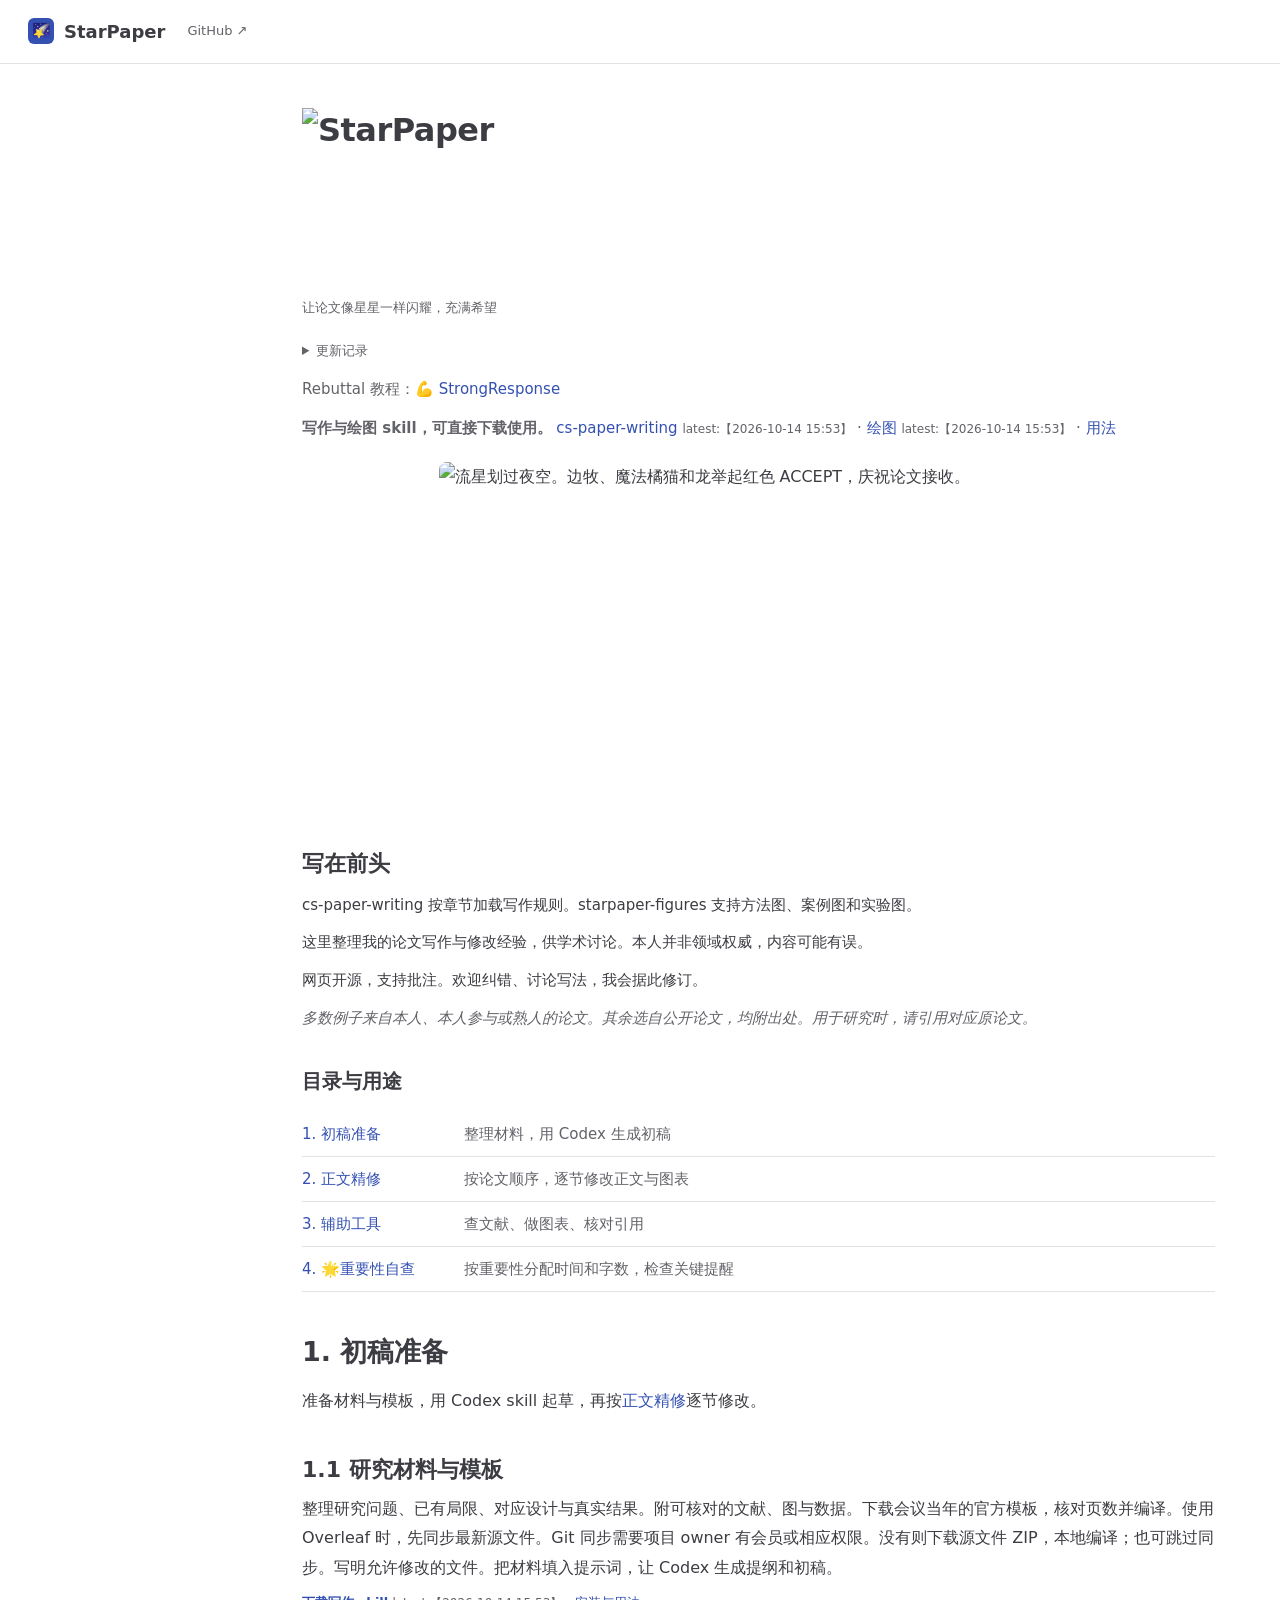
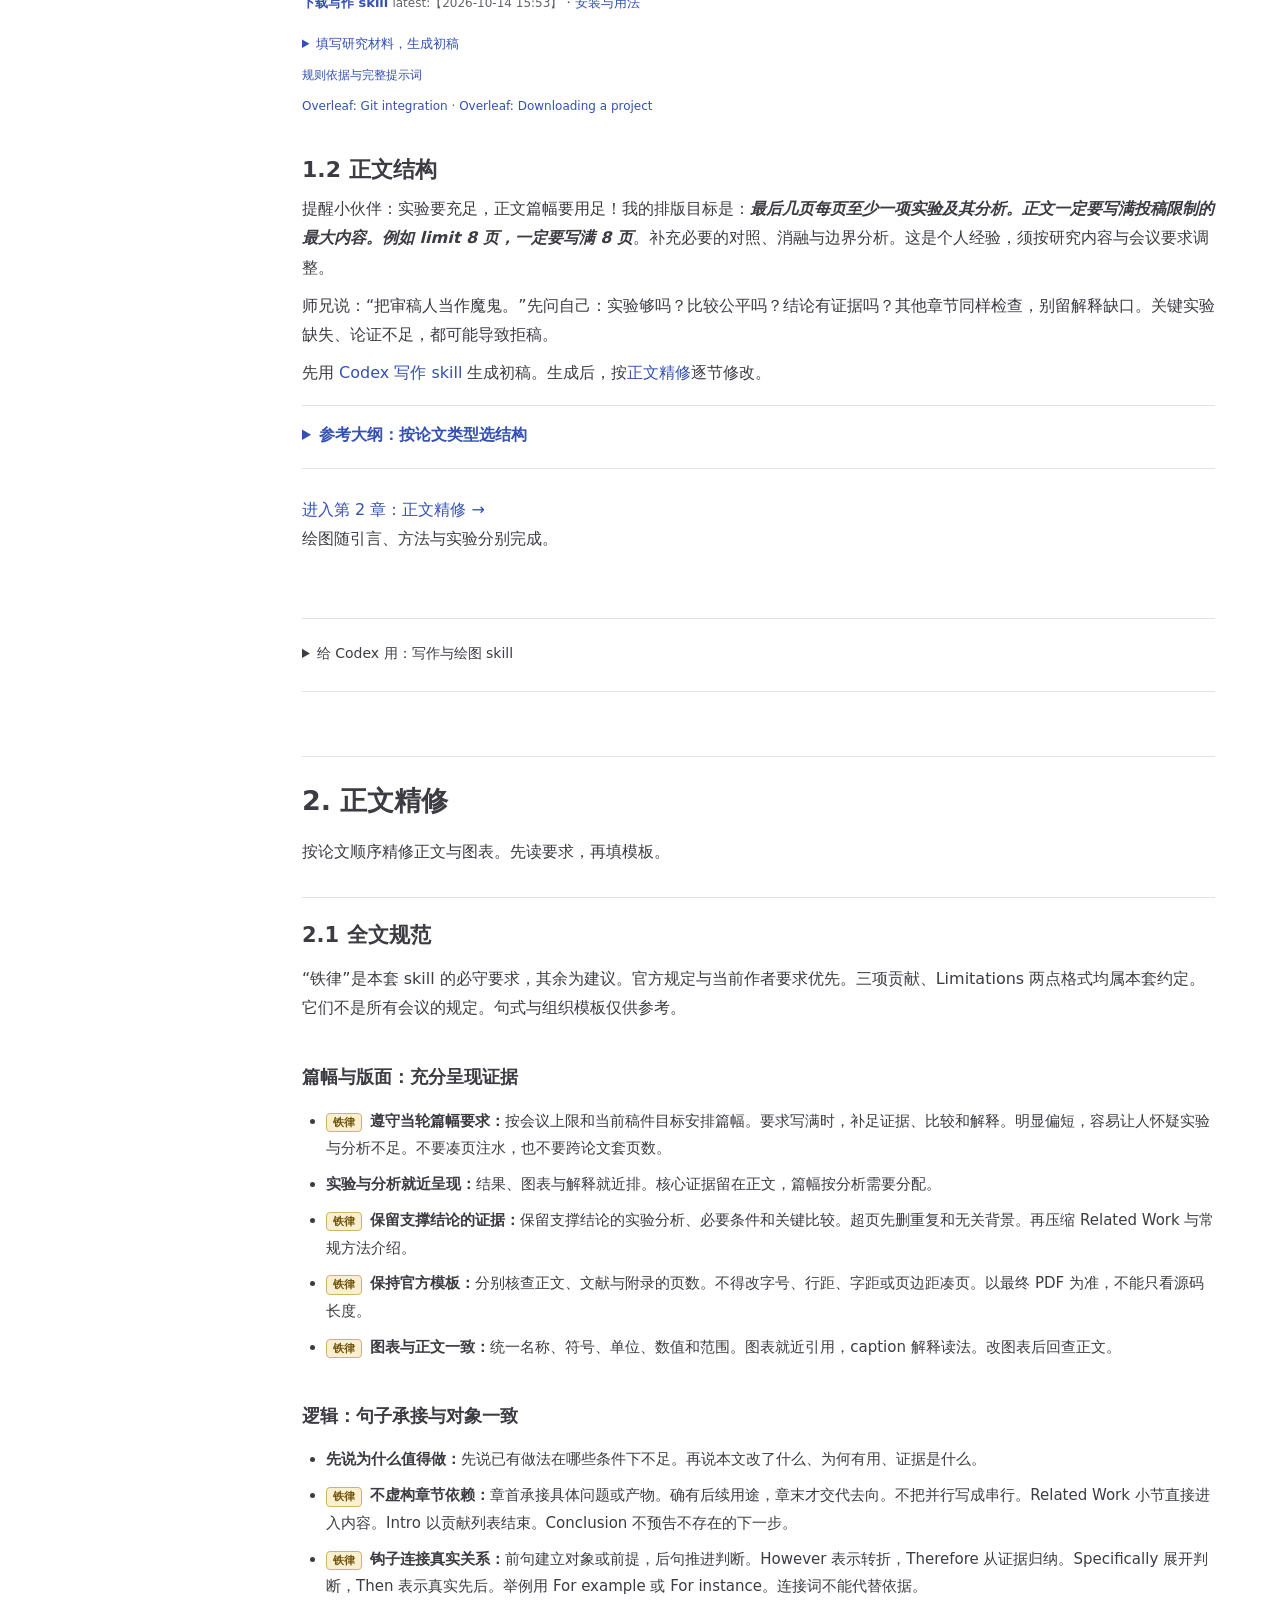
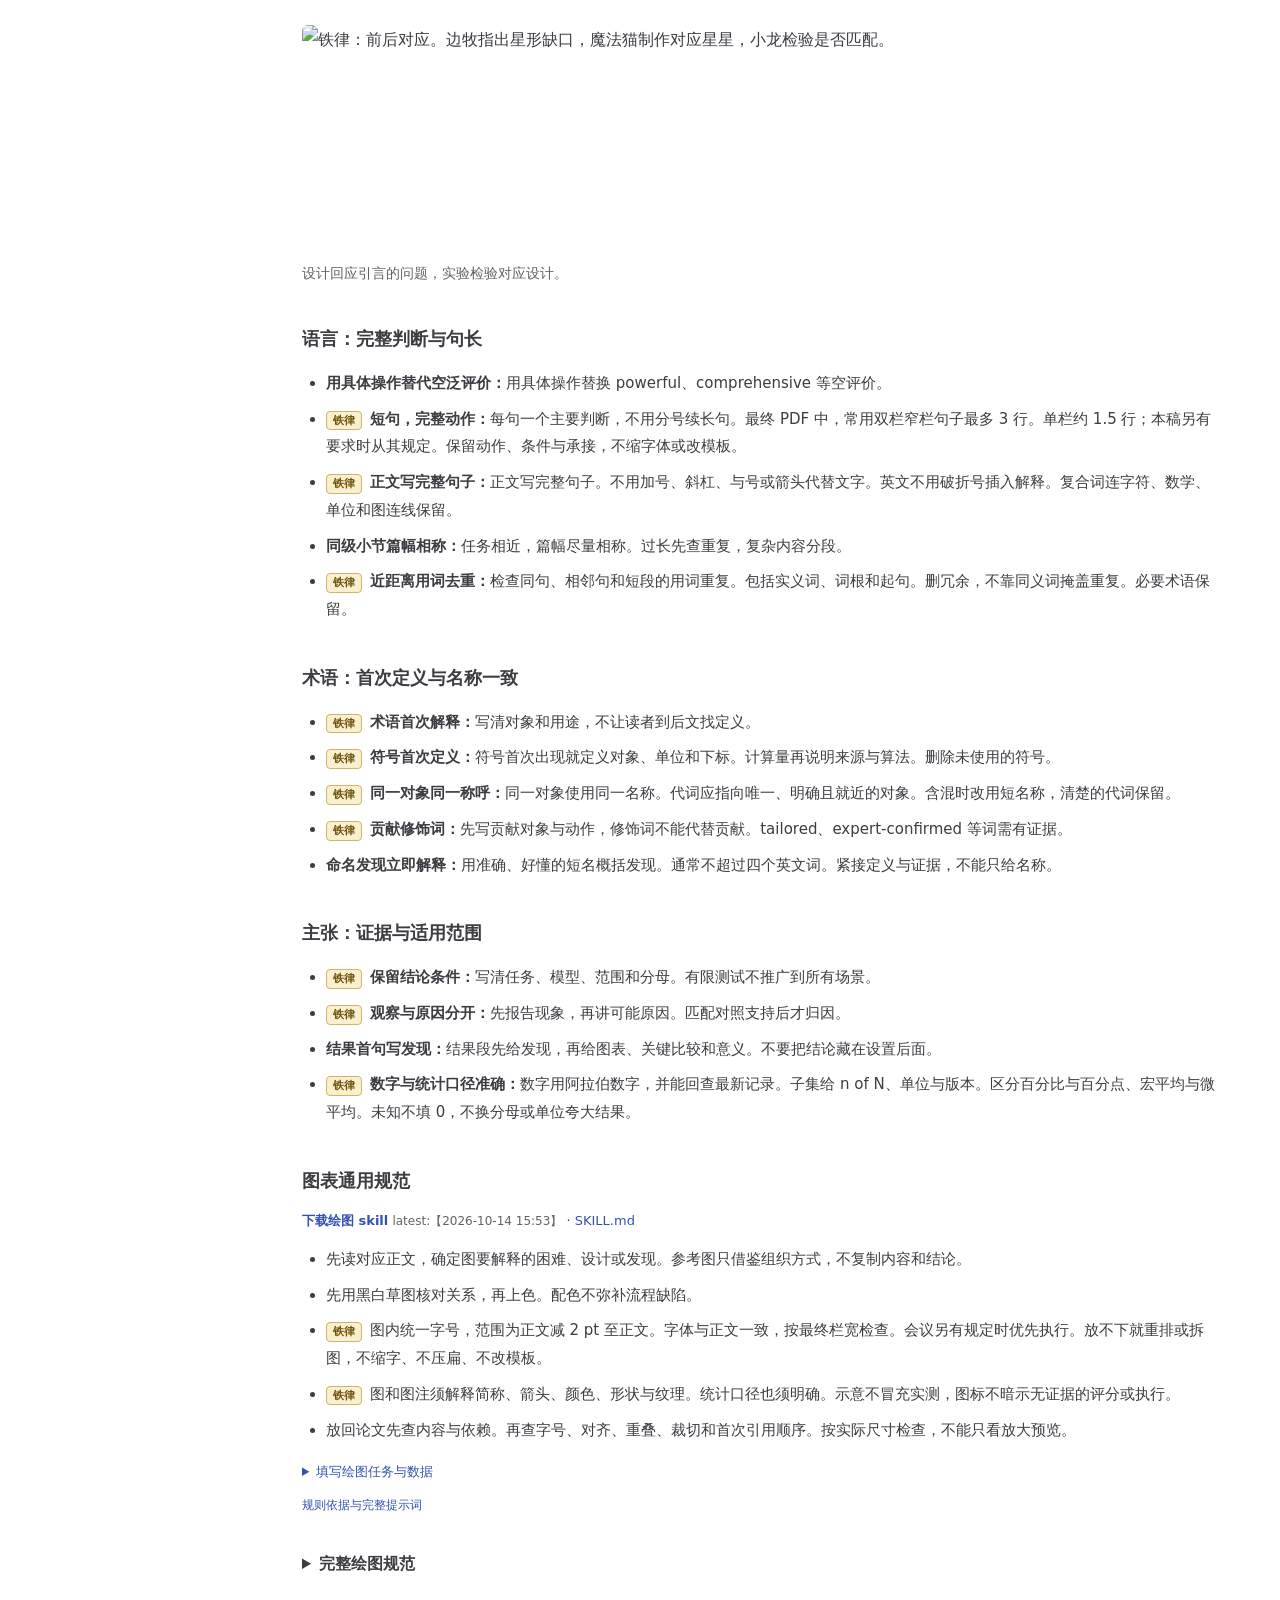
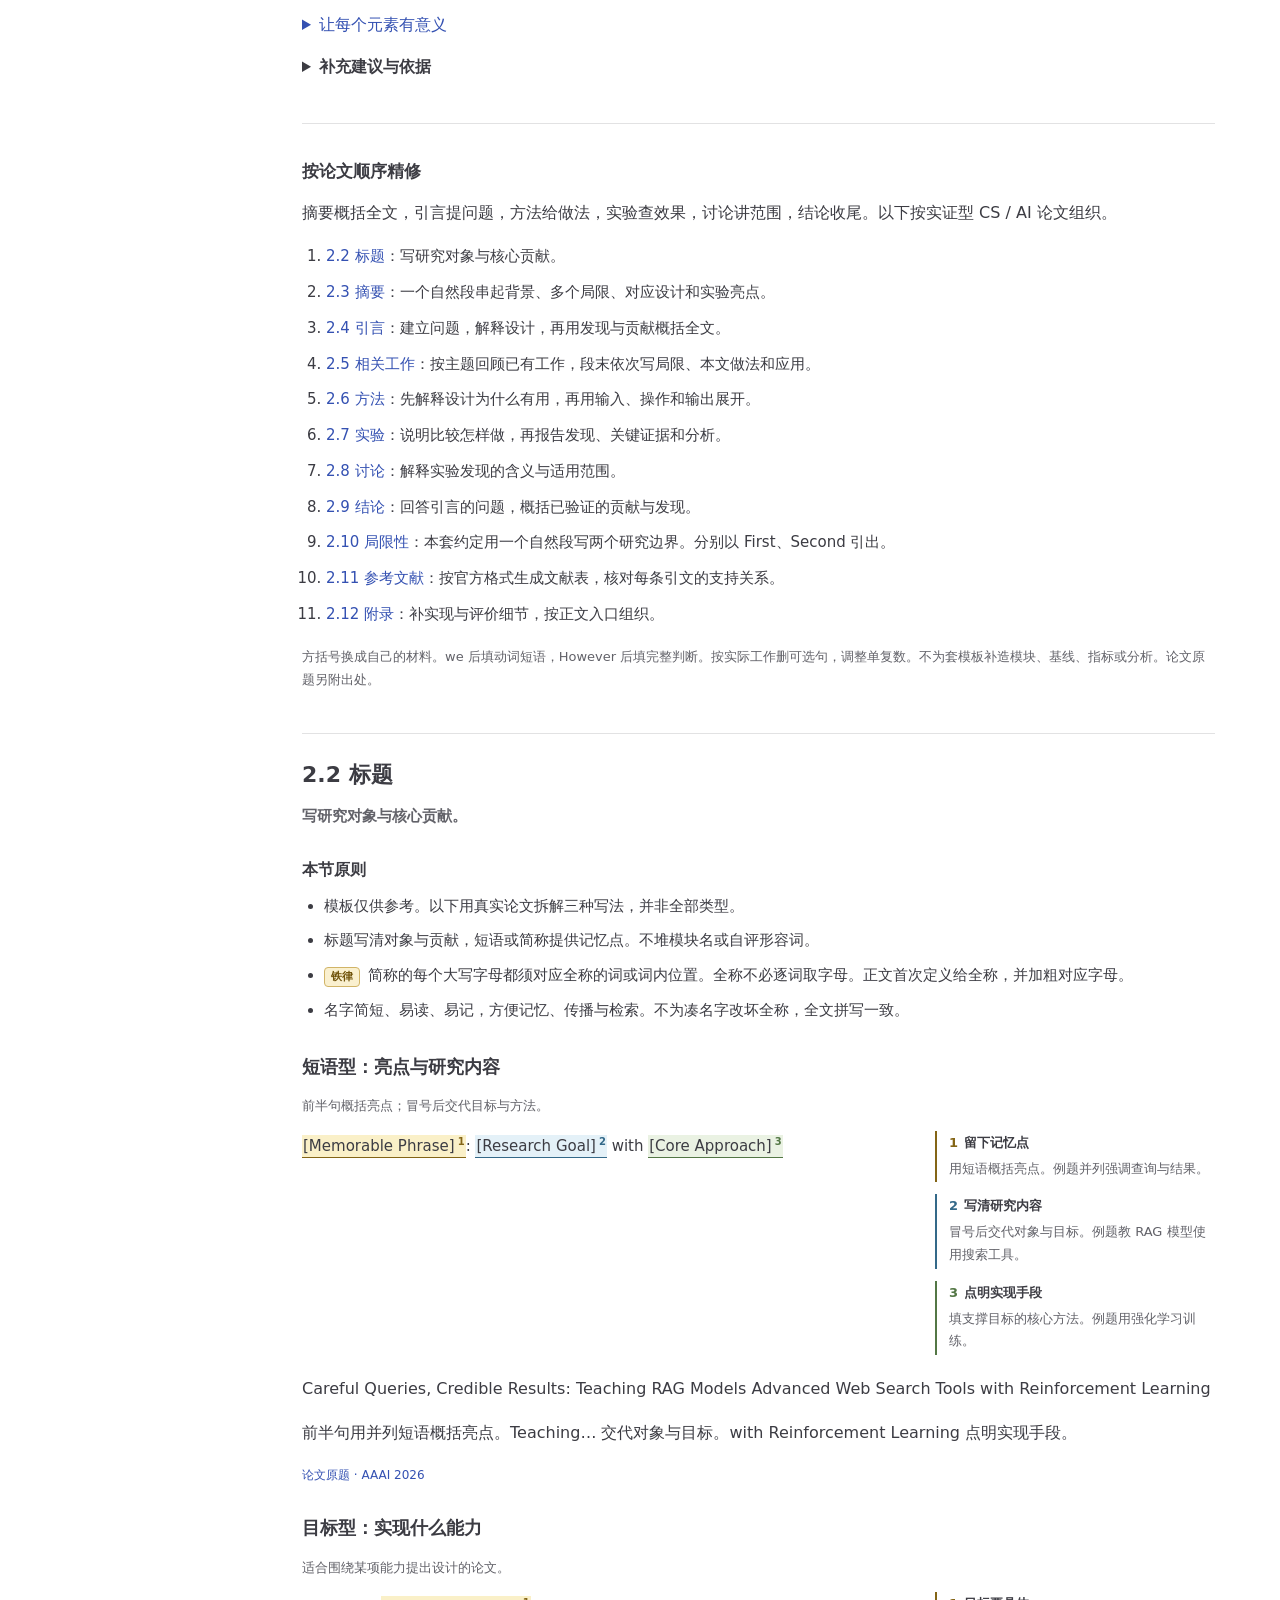
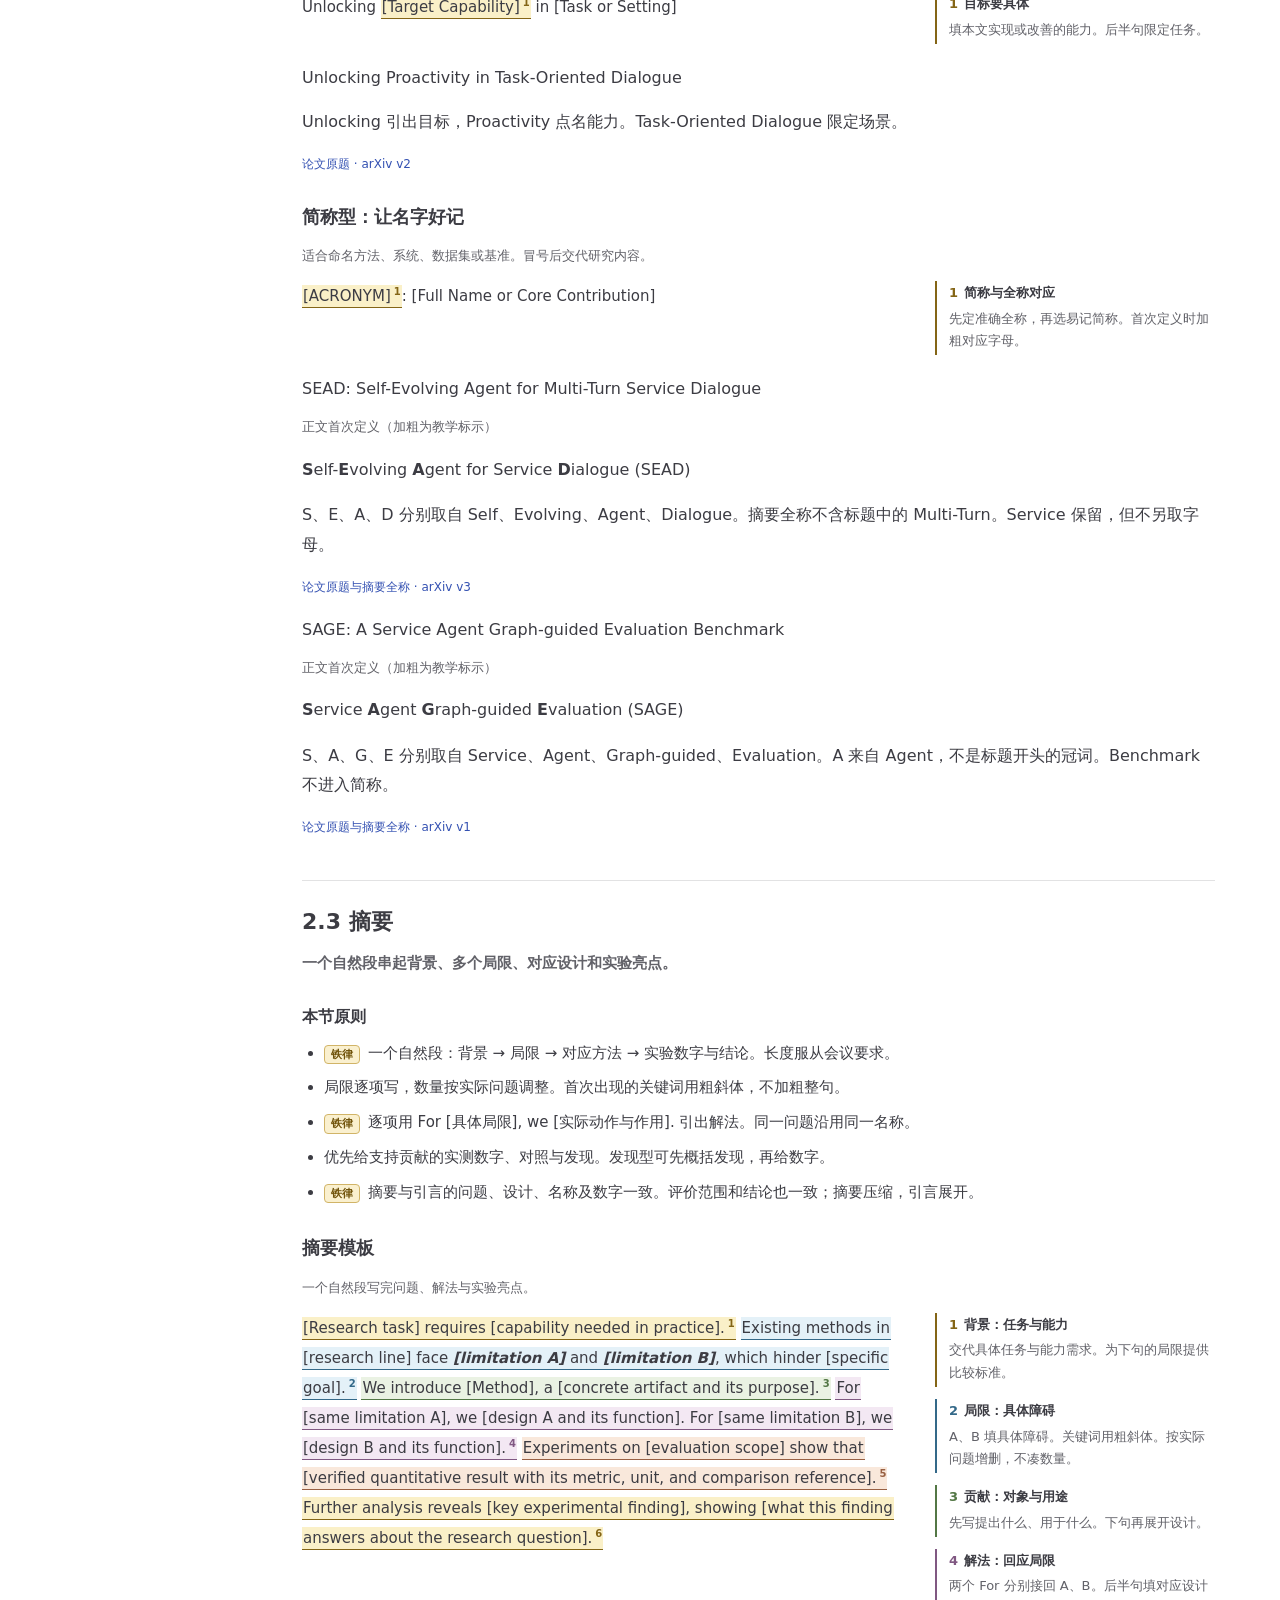
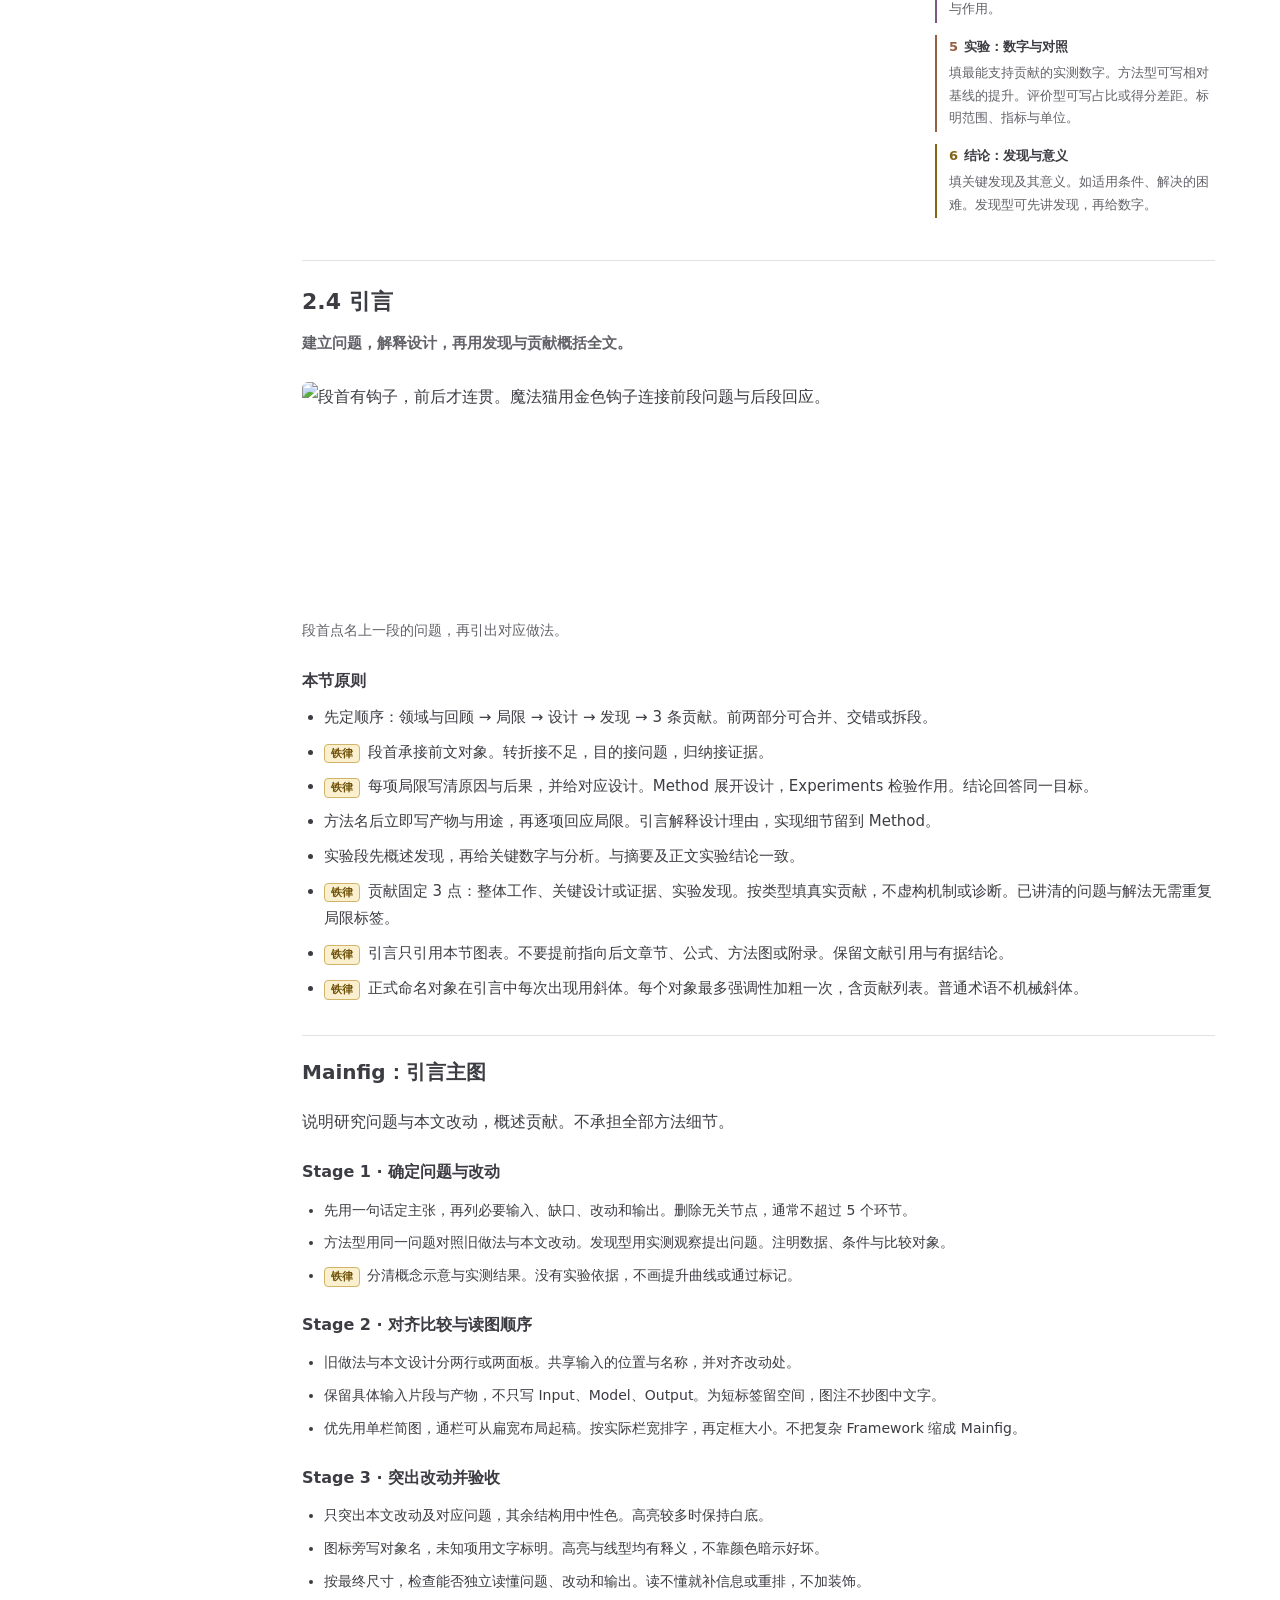
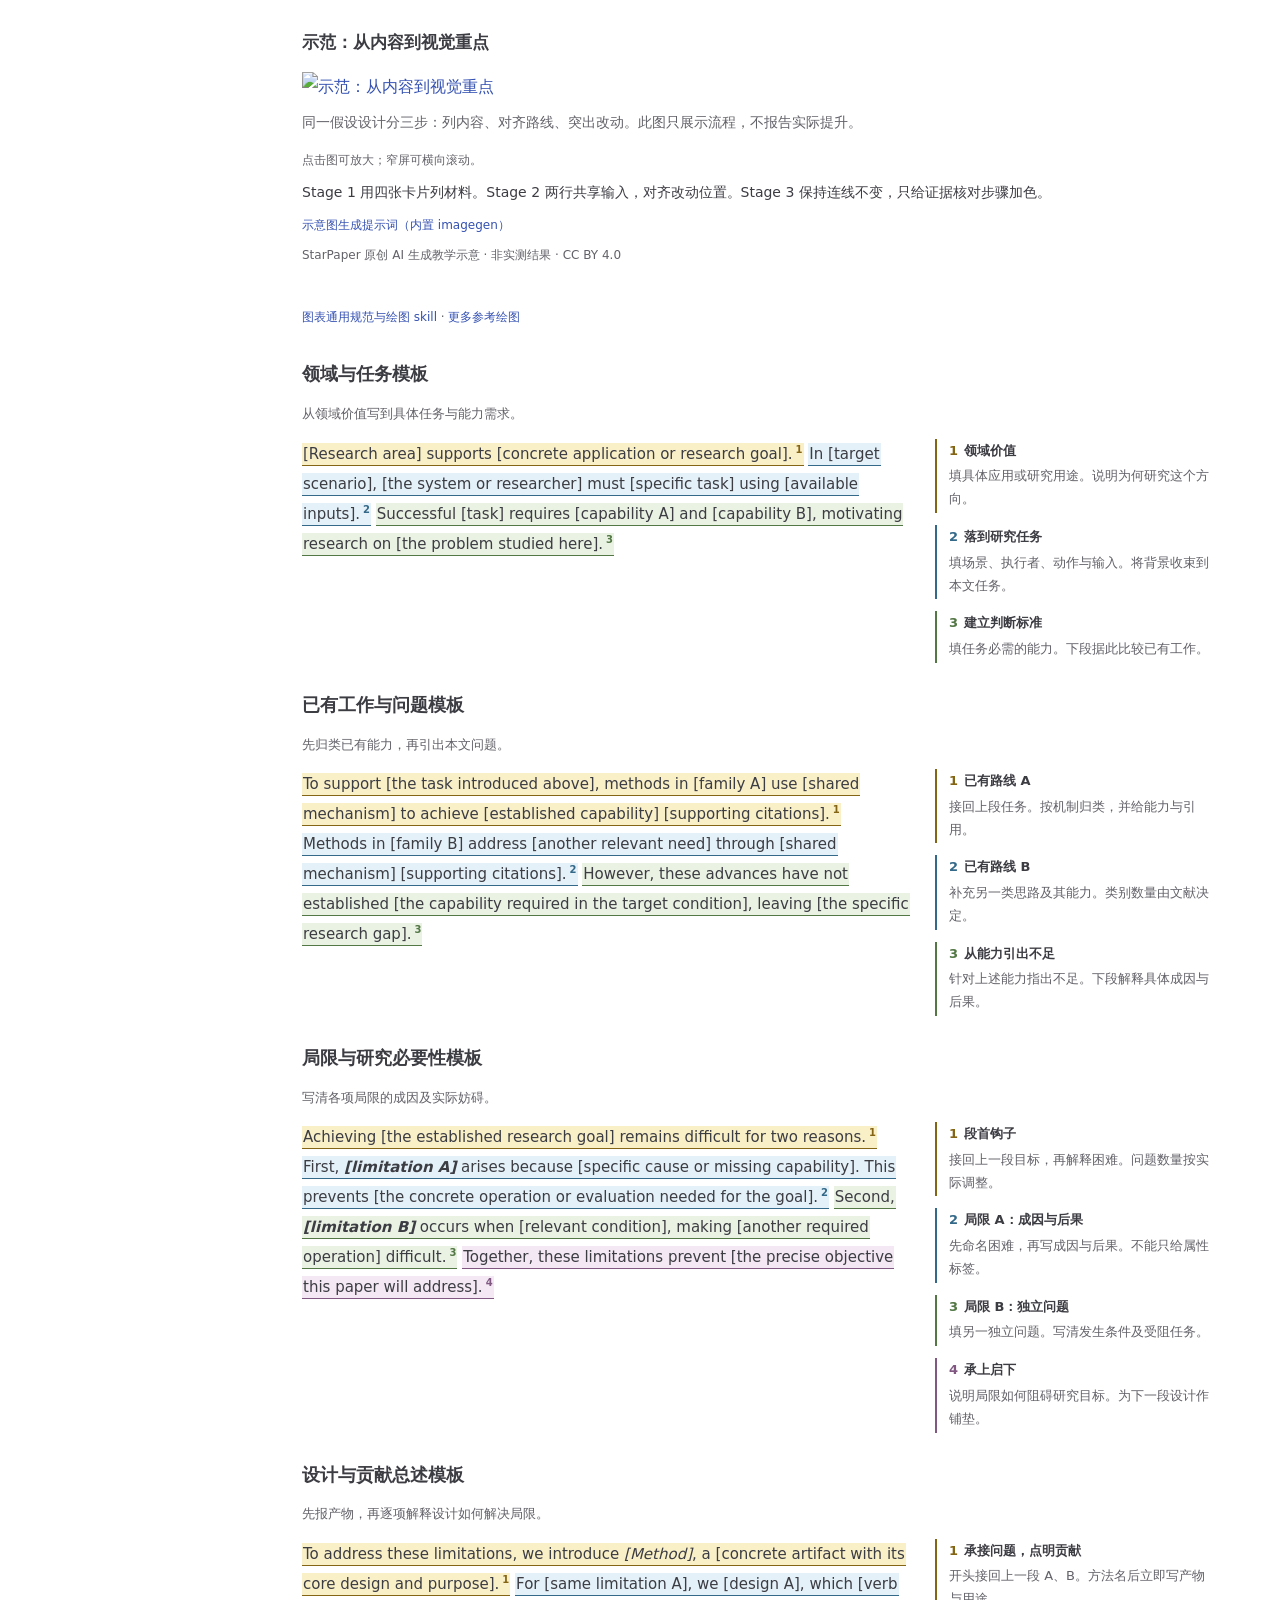
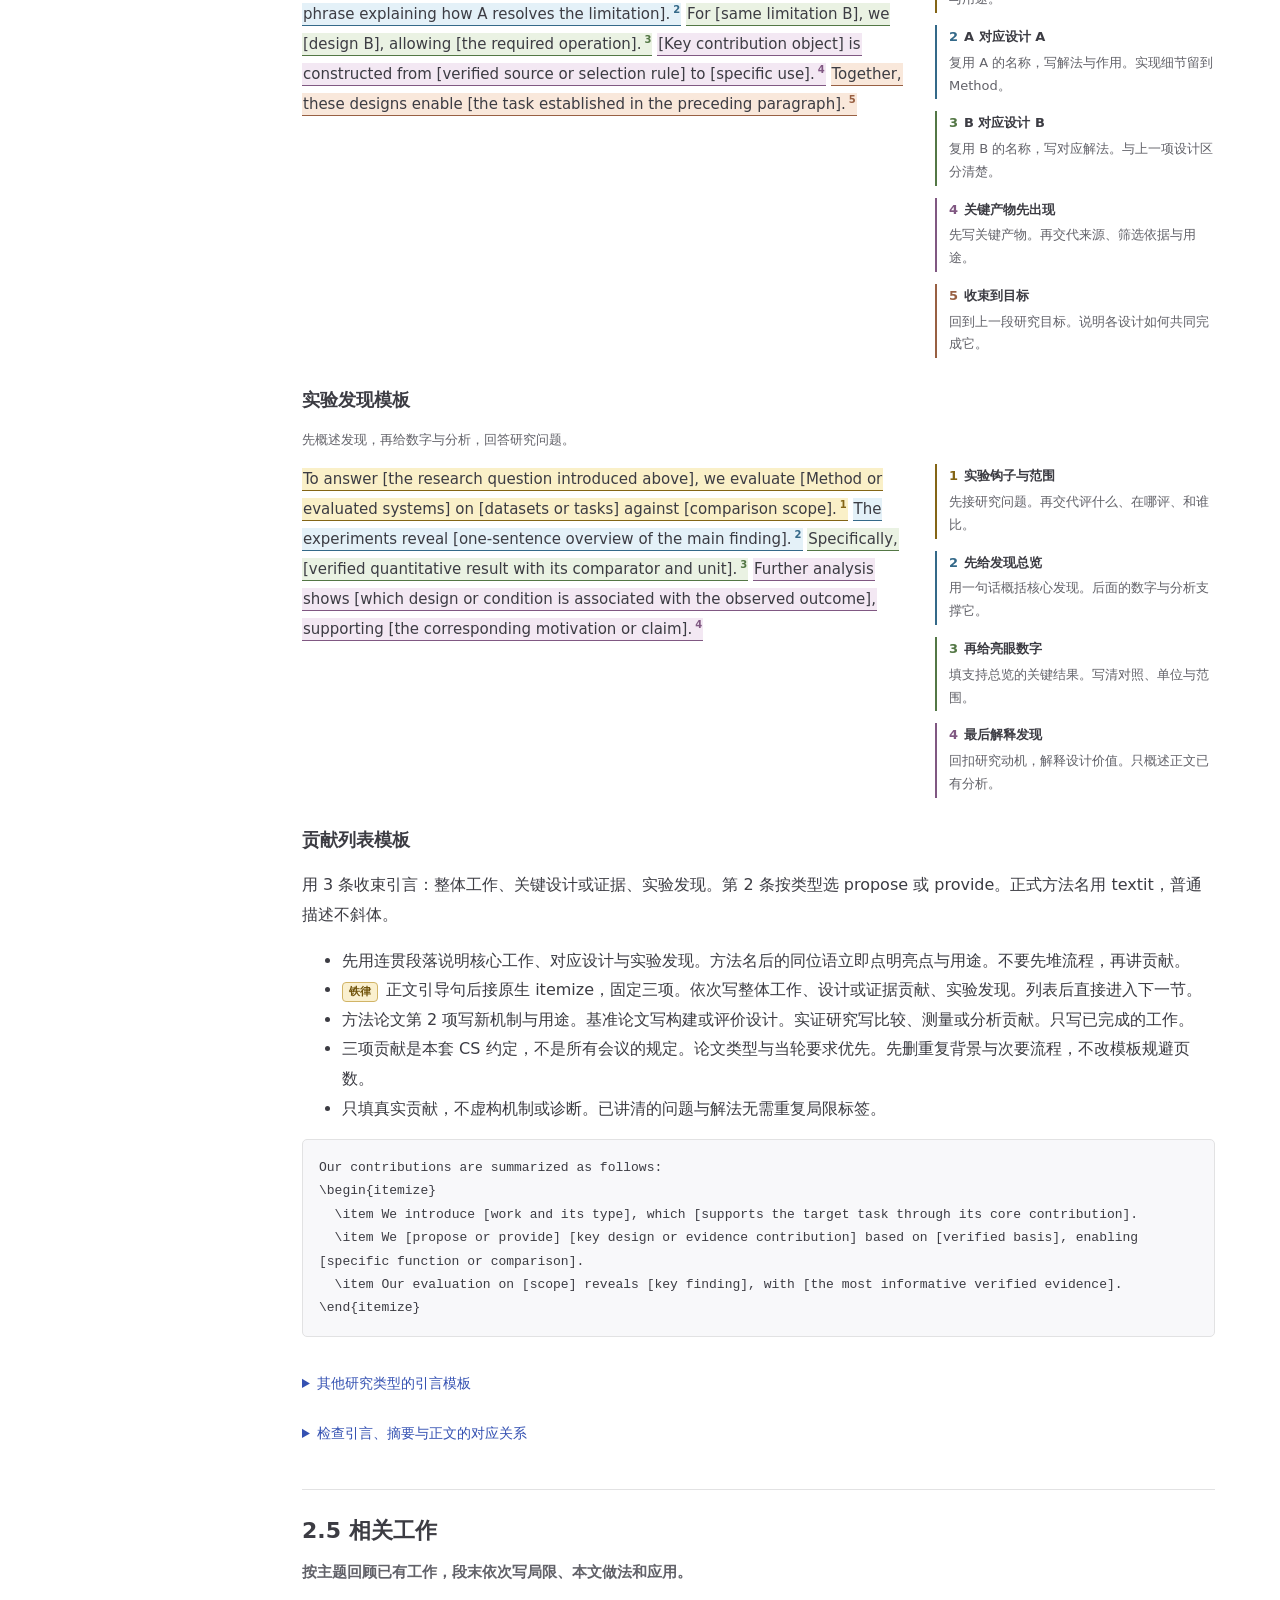
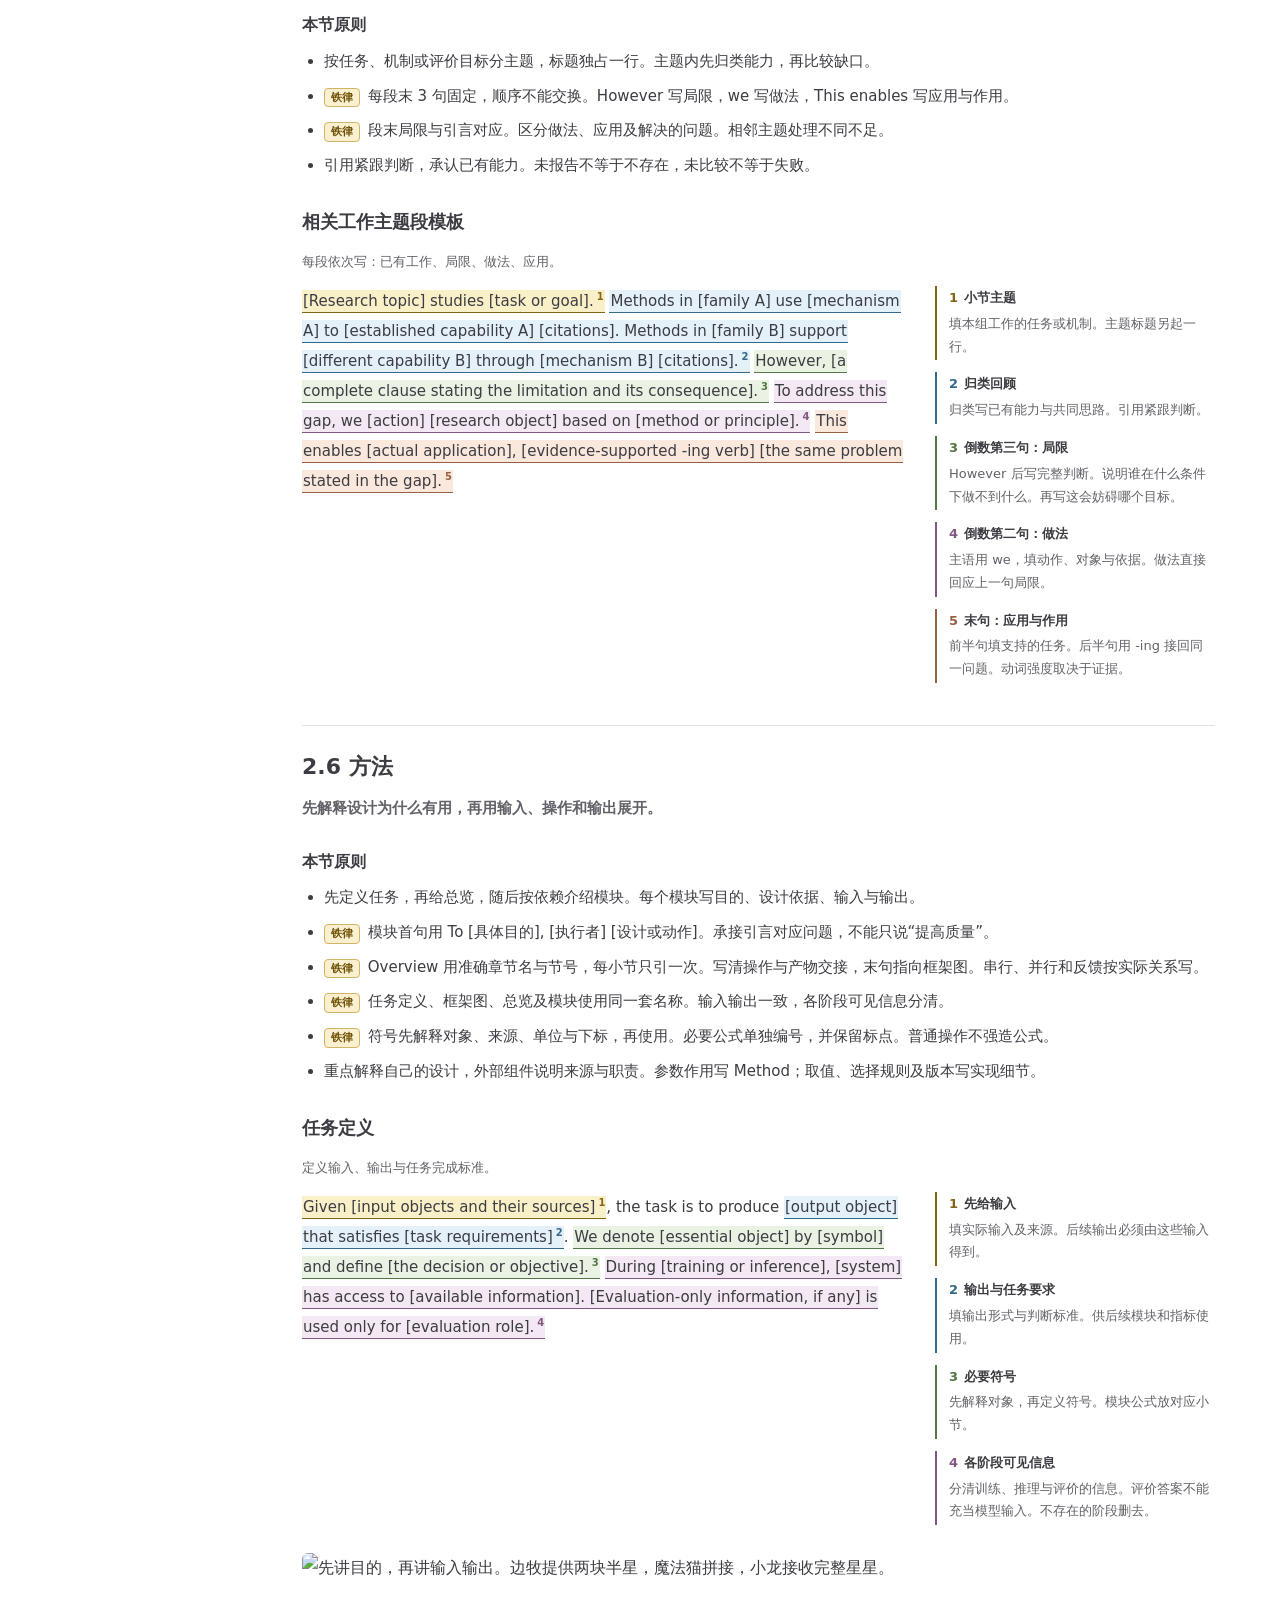
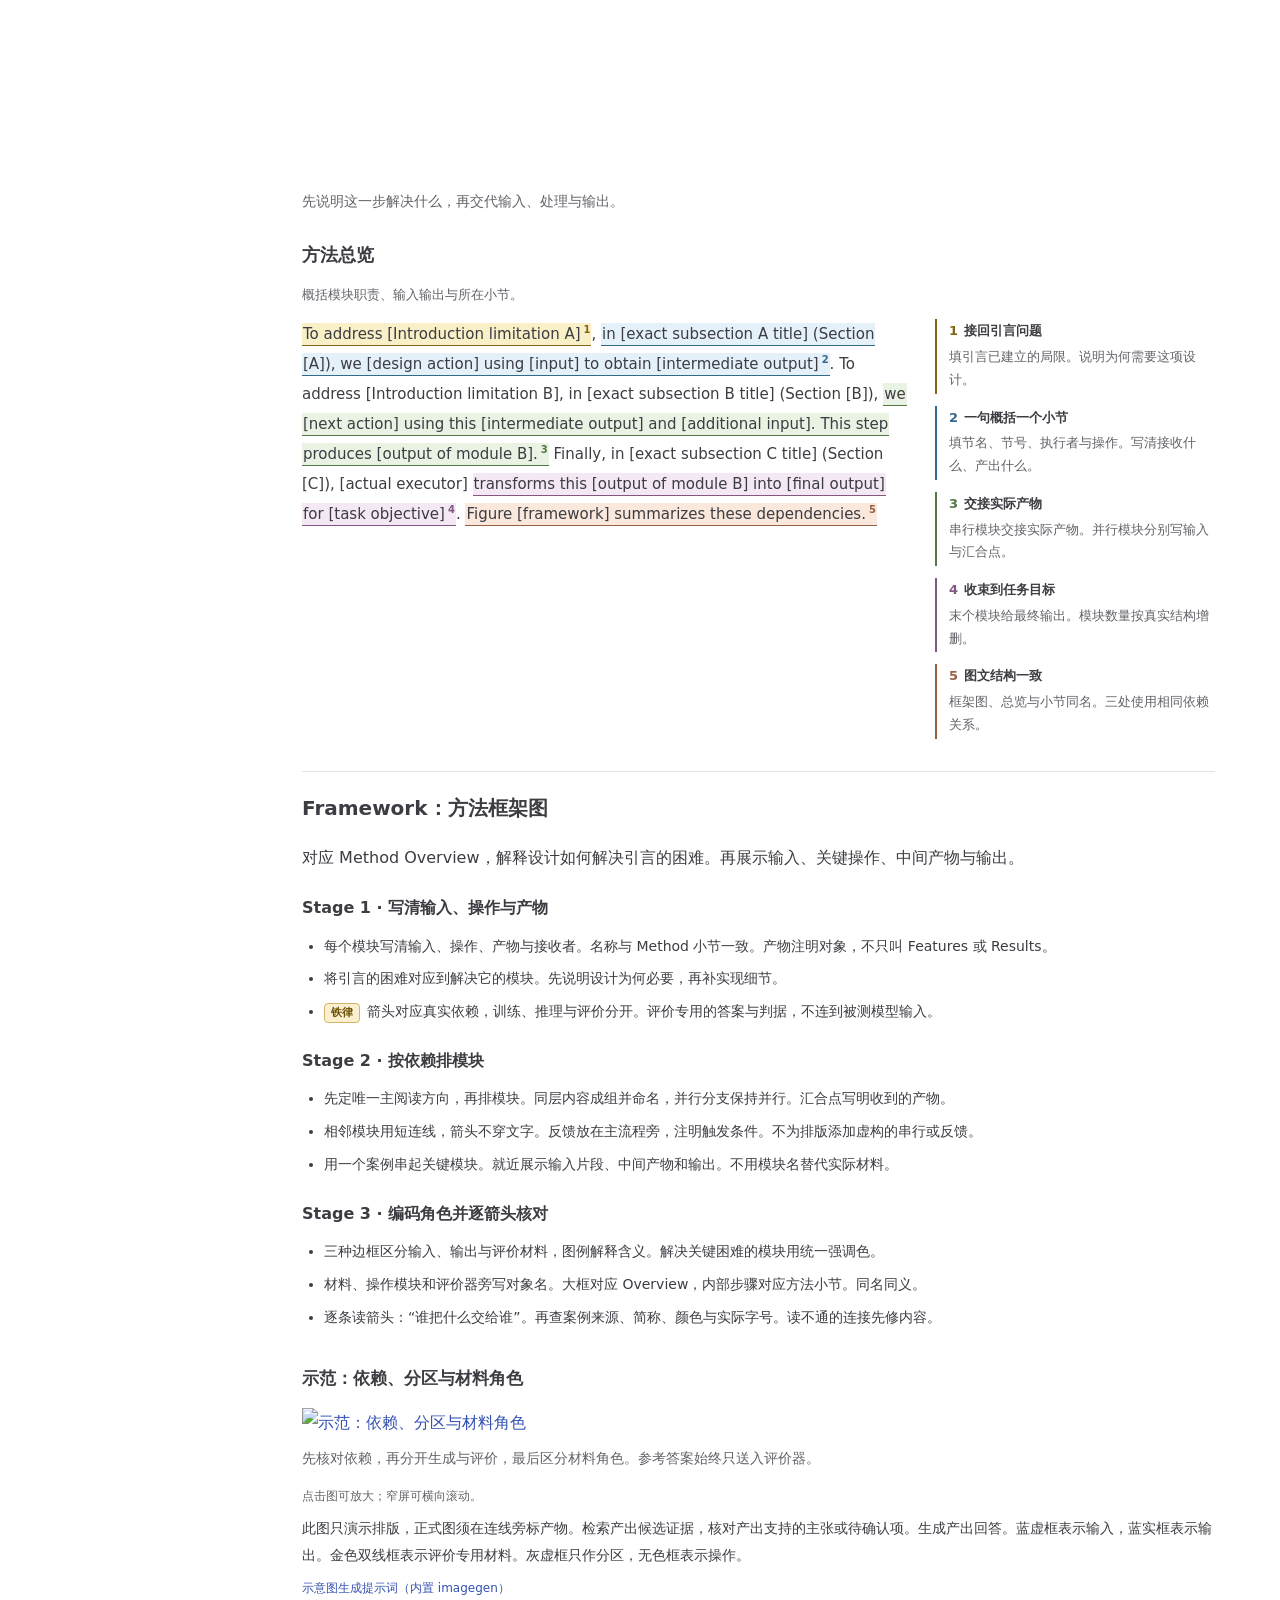
==== index.html @ 5baa1373 "Add original importance self-check as the final chapter" ====
<!doctype html><html lang="zh-CN"><head><meta charset="utf-8"><meta name="viewport" content="width=device-width,initial-scale=1"><title>StarPaper | 论文写作与学术绘图 Skills for Codex</title><meta name="description" content="StarPaper: CS paper writing and academic figure drawing skills for Codex. 提供 cs-paper-writing 写作 skill 和 starpaper-figures 绘图 skill，附章节模板、段落批注、mainfig、framework 与 LaTeX 图表规范。"><meta name="robots" content="index,follow"><link rel="canonical" href="https://da1yuqin.github.io/StarPaper/"><meta property="og:type" content="website"><meta property="og:title" content="StarPaper | 论文写作与学术绘图 Skills for Codex"><meta property="og:description" content="StarPaper: CS paper writing and academic figure drawing skills for Codex. 提供 cs-paper-writing 写作 skill 和 starpaper-figures 绘图 skill，附章节模板、段落批注、mainfig、framework 与 LaTeX 图表规范。"><meta property="og:url" content="https://da1yuqin.github.io/StarPaper/"><meta property="og:image" content="https://da1yuqin.github.io/StarPaper/assets/starpaper-night-accept.png"><meta name="twitter:card" content="summary_large_image"><meta name="theme-color" content="#3451b2"><link rel="icon" type="image/svg+xml" href="assets/favicon.svg?v=starpaper"><link rel="stylesheet" href="assets/style.css?v=importance-check-20261022"><script src="assets/app.js?v=inline-figures-20261014" defer></script><script src="assets/comments.js?v=annotation-align-20261013" defer></script></head><body><a class="skip" href="#main">跳到正文</a>
<header class="topbar"><button id="mobile-toggle" class="mobile-toggle js-only" aria-controls="sidebar" aria-expanded="false" aria-label="目录">☰</button><a class="brand" href="./"><span class="logo" aria-hidden="true">🌠</span>StarPaper</a><div class="search js-only"><span aria-hidden="true">⌕</span><input id="search" type="search" aria-label="搜索条目" placeholder="搜索问题、例子或参考"><kbd aria-hidden="true">/</kbd></div><a class="repo-link" href="https://github.com/Da1yuqin/StarPaper">GitHub ↗</a><button class="theme js-only" id="theme-toggle" aria-label="切换深色模式" aria-pressed="false">☼</button></header>
<aside class="sidebar js-only" id="sidebar" aria-label="目录"><h2>四章写作流程</h2><nav class="primary-nav" aria-label="主目录"><details class="nav-chapter" open><summary>1. 初稿准备</summary><nav class="subchapter-nav" aria-label="第一章两节"><a href="#draft-step-1">1.1 研究材料与模板</a><a href="#draft-step-3">1.2 正文结构</a></nav></details><details class="nav-chapter" open><summary>2. 正文精修</summary><nav class="subchapter-nav" aria-label="正文精修章节目录"><a href="#general-rules">2.1 全文规范</a><a href="#chapter-title">2.2 标题</a><a href="#chapter-abstract">2.3 摘要</a><a href="#chapter-intro">2.4 引言</a><a class="nav-figure" href="#figure-mainfig">↳ Mainfig</a><a href="#chapter-related">2.5 相关工作</a><a href="#chapter-method">2.6 方法</a><a class="nav-figure" href="#figure-framework">↳ Framework</a><a href="#chapter-experiments">2.7 实验</a><a class="nav-figure" href="#figure-experiments">↳ 实验绘图</a><a href="#chapter-discussion">2.8 讨论</a><a href="#chapter-conclusion">2.9 结论</a><a href="#chapter-limitations">2.10 局限性</a><a href="#chapter-references">2.11 参考文献</a><a href="#chapter-appendix">2.12 附录</a></nav></details><details class="nav-chapter"><summary>3. 辅助工具</summary><nav class="subchapter-nav" aria-label="工具章节目录"><a href="#tools-reading">3.1 文献检索与阅读</a><a href="#tools-writing">3.2 写作与排版</a><a href="#tools-figures">3.3 论文绘图</a><a href="#tools-citations">3.4 引用核验</a><a href="#tools-code">3.5 代码阅读</a><a href="#tools-papers">3.6 论文发布与维护</a><a href="#tools-explore">3.7 其他资源</a><a href="#code-release-prompt">3.8 开源整理</a></nav></details><details class="nav-chapter"><summary>4. 🌟重要性自查</summary><nav class="subchapter-nav" aria-label="重要性自查目录"><a href="#importance-check-1">章节重要性</a><a href="#importance-check-2">其他重要提示</a></nav></details></nav><div class="side-tools"><button class="reset" data-reset>清空搜索</button></div><a class="side-source" href="#tools">好用工具 ↗</a> · <a class="side-source" href="#figure-appendix">参考绘图 ↗</a> · <a class="side-source" href="#reading">相关参考和推荐阅读 ↗</a> · <a class="side-source" href="#footprints">评论与批注 ↗</a></aside>
<main id="main" class="main"><div class="doc"><div data-annotatable><section class="doc-head"><h1><img class="title-logo" src="assets/starpaper-logo.png" alt="StarPaper" width="2172" height="724" decoding="async"></h1><p class="site-subtitle">让论文像星星一样闪耀，充满希望</p><div class="page-checkin js-only" id="page-stats" data-annotation-exclude>
  <div class="page-checkin__row"><button class="page-checkin__button" id="page-like" type="button" aria-pressed="false" aria-describedby="page-checkin-hint"><span aria-hidden="true">🌟</span> <span data-like-label>点赞打卡</span></button><span class="page-checkin__total">累计 <strong id="page-like-count">—</strong> 人打卡</span><a class="page-checkin__star" href="https://github.com/Da1yuqin/StarPaper" target="_blank" rel="noopener noreferrer" title="打开 GitHub 后点击仓库的 Star">去 GitHub 点 Star ↗</a></div>
  <p class="page-checkin__hint" id="page-checkin-hint">同一浏览器只计一次，再点可播放动画。</p>
  <p class="page-stats__status" id="page-stats-status" role="status" aria-live="polite"></p><button class="page-stats__retry" id="page-stats-retry" type="button" hidden>重试统计</button>
</div><details class="update-log" id="update-log"><summary>更新记录</summary><div class="update-log-scroll" role="region" aria-label="历史更新记录，可滚动查看" tabindex="0"><ol><li><time datetime="2026-10-15T00:25:42+08:00">2026-10-15 00:25</time> · <strong>六张漫画串联正文</strong><ul><li>新增段首钩子、方法输入输出、消融对照和结论边界漫画，六张按正文进度分布。</li></ul></li><li><time datetime="2026-10-14T21:12:53+08:00">2026-10-14 21:12</time> · <strong>补充 Rebuttal 教程入口</strong><ul><li>开头加入 StrongResponse 教程入口，方便切换到审稿回复教程。</li></ul></li><li><time datetime="2026-10-14T16:39:50+08:00">2026-10-14 16:39</time> · <strong>新增 StrongResponse 回复教程入口</strong><ul><li>开头增加“Rebuttal 请参考：💪 StrongResponse”，与审稿回复教程互相链接。</li></ul></li><li><time datetime="2026-10-14T16:16:30+08:00">2026-10-14 16:16</time> · <strong>实验支撑引言结论</strong><ul><li>实验章开头漫画改为实验结果与 Intro 结论逐项对应，更新图注。</li></ul></li><li><time datetime="2026-10-14T15:53:30+08:00">2026-10-14 15:53</time> · <strong>绘图与模板归入对应章节</strong> · skill 更新<ul><li>取消独立绘图章：Mainfig 放引言，Framework 放方法，实验图与表格放实验。</li><li>第一章缩短；贡献总结合并到引言模板，通用绘图规范集中放全文规范。</li><li>目录改为初稿、精修、工具三章，保留旧链接；公开写作包同步贡献与表格模板。绘图包同步导航说明。</li></ul></li><li><time datetime="2026-10-14T15:01:04+08:00">2026-10-14 15:01</time> · <strong>新增目录、铁律漫画与引用模板</strong> · skill 更新<ul><li>开头按章节列用途，初稿说明改为使用 Codex skill 后逐节精修。</li><li>两幅简图说明前后对应与实验归因，合并重复文字。</li><li>补齐会议、期刊与 arXiv 的 BibTeX 模板，更新公开写作 skill。</li></ul></li><li><time datetime="2026-10-14T13:29:50+08:00">2026-10-14 13:29</time> · <strong>全文语言精简</strong> · skill 更新<ul><li>删重复，拆长句，压缩旁批。</li><li>提示词与公开 skill 同步精简，章节划分不变。</li></ul></li><li><time datetime="2026-10-14T13:02:55+08:00">2026-10-14 13:02</time> · <strong>正文结构：实验与篇幅提醒</strong><ul><li>补充实验充分性、正文篇幅与投稿前自查的作者经验。</li></ul></li><li><time datetime="2026-10-14T12:59:05+08:00">2026-10-14 12:59</time> · <strong>标题示范以真实论文为准</strong> · skill 更新<ul><li>加入 Careful Queries, Credible Results，拆解记忆点、研究目标与实现手段。</li><li>删除缺少真实论文示范的设计型、问句型和发现型模板；保留模板仅供参考，同步公开写作 skill。</li></ul></li><li><time datetime="2026-10-14T12:48:38+08:00">2026-10-14 12:48</time> · <strong>标题模板与简称命名</strong> · skill 更新<ul><li>标题补充设计型、问句型、发现型、目标型与简称型，注明模板仅供参考。</li><li>用 Unlocking Proactivity、SEAD 和 SAGE 说明标题结构、简称来源与正文加粗方式；同步公开写作 skill。</li></ul></li><li><time datetime="2026-10-13T21:46+08:00">2026-10-13 21:46</time> · <strong>正文精修全文检查</strong> · skill 更新<ul><li>按论文类型区分引言贡献，修正占位句法与全文对应图。</li><li>补全方法输入输出交接，统一消融设置、统计说明与 LaTeX 引用。</li><li>参考文献分为正文引文与 BibTeX 两块；合并重复规则，区分铁律与排版建议。</li><li>公开写作 skill 同步正文模板和各类引言模板。</li></ul></li><li><time datetime="2026-10-13T21:17:54+08:00">2026-10-13 21:17</time> · <strong>正文精修改为顺序填空模板</strong> · skill 更新<ul><li>按论文顺序集中展示各节职责、逻辑要求与填空模板；旁批解释句子位置，不再讲某篇论文的改词记录。</li><li>摘要支持多个局限并用粗斜体强调关键词，结尾放关键实验数字和结论。</li><li>方法、指标、消融、案例分析及文末章节统一为通用模板；网页与按章节拆分的写作 skill 同步。</li></ul></li><li><time datetime="2026-10-13T16:01:12+08:00">2026-10-13 16:01</time> · <strong>绘图流程与实验写作模板</strong><ul><li>Mainfig、Framework 与实验图按内容、排版、编码三个阶段展开，加入连续示意与元素语义说明。</li><li>Metrics 改为编号的紧凑自然段；消融按模块配对 Setting 与 Results，补充结果表模板。</li><li>新增 Case Study 模板与选例、图中注解要求；增加悬浮回到顶部按钮。</li><li>公开写作下载包同步新增实验模板，latest 标注本次时间；本地私有 skill 未改动。</li></ul></li><li><time datetime="2026-10-13T14:12:16+08:00">2026-10-13 14:12</time> · <strong>批注与原文对齐</strong><ul><li>批注卡片跟随对应正文滚动，上、下方显示其余批注数量，点击可跳转。</li><li>相邻批注错开，点选原文后优先对齐；回复框随卡片显示并保留输入。</li><li>手机使用底部批注面板，保留正文可见区域。</li></ul></li><li><time datetime="2026-10-13T12:25:32+08:00">2026-10-13 12:25</time> · <strong>新增评论与批注点赞</strong><ul><li>评论、回复与批注支持点赞；同一浏览器对每条留言只计一次。</li><li>去掉私密评论选项，新评论与批注统一公开；历史私密留言不公开。</li><li>副标题更新为“让论文像星星一样闪耀，充满希望”。</li><li>打卡旁增加 GitHub Star 入口，由读者在仓库主动点击。</li></ul></li><li><time datetime="2026-10-13T12:00:47+08:00">2026-10-13 12:00</time> · <strong>补充统计图读法与写作模板</strong><ul><li>补充小样本、散点遮挡、连续色标、气泡面积与误差线的五组教学图。</li><li>Method Overview 模板前置显示，Intro 方法介绍段增加固定开头句。</li><li>来源集中到文末“相关参考和推荐阅读”，同步写作与绘图下载包。</li></ul></li><li><time datetime="2026-10-13T11:13:04+08:00">2026-10-13 11:13</time> · <strong>新增开头点赞打卡</strong><ul><li>页面开头显示累计打卡人数；同一浏览器只计一次，重复点击播放 ACCEPT 与星星动画。</li><li>保留已有点赞累计与浏览统计，适配手机、深色模式及减少动画设置。</li></ul></li><li><time datetime="2026-10-13T00:38:00+08:00">2026-10-13 00:38</time> · <strong>更名 StarPaper，更新写作 skill</strong> · skill 更新<ul><li>统一教程、博客、仓库与网址名称；新增流星标题图与夜空 ACCEPT 主图。</li><li>写作包新增独立 cs-limitations，按九个章节模块加载；补齐单段两点模板与 Metrics 格式。</li><li>区分讨论与局限性，核对贡献格式、篇幅要求和全文范围的一致性。</li></ul></li><li><time datetime="2026-10-12T16:31:00+08:00">2026-10-12 16:31</time> · <strong>补全历史更新记录</strong><ul><li>补回首次发布以来的主要更新，按时间倒序显示；无序号，下拉栏可滚动查看。</li></ul></li><li><time datetime="2026-10-12T16:08:00+08:00">2026-10-12 16:08</time> · <strong>精简论文绘图章节</strong><ul><li>正文改为 Mainfig、Framework 与实验绘图三节，每节两个模板例子。</li><li>融入绘图笔记、标出铁律，增加同一内容或数据的优化前后教学对照。</li><li>其余 18 张图移至文末“收集的参考绘图”，保留出处、许可与点评。</li></ul></li><li><time datetime="2026-10-12T15:50:00+08:00">2026-10-12 15:50</time> · <strong>更新评论与批注入口</strong><ul><li>评论、批注和页脚统计使用同一可用服务入口，保留已有评论与公开／私密设置。</li></ul></li><li><time datetime="2026-10-12T15:36:00+08:00">2026-10-12 15:36</time> · <strong>新增点赞与浏览统计</strong><ul><li>页脚显示共享点赞数与浏览次数，点赞可取消；重复请求去重，统计从启用后累计。</li></ul></li><li><time datetime="2026-10-12T14:58:00+08:00">2026-10-12 14:58</time> · <strong>补全写作与绘图 skill 介绍</strong><ul><li>网页和 README 写明技能名称、用途、源码与下载入口；补充中英文搜索摘要和仓库主题标签。</li></ul></li><li><time datetime="2026-10-12T14:44:00+08:00">2026-10-12 14:44</time> · <strong>同步写作与绘图 skill</strong> · skill 更新<ul><li>补齐数字与文献版本口径、Related Work 的应用字段。</li><li>更新实验章首模板、有效评估范围、判分可靠性与章节承接。</li><li>补齐图注、脚注和移图规范；下载链接标出 latest，新增折叠更新记录。</li></ul></li><li><time datetime="2026-10-12T12:54:54+08:00">2026-10-12 12:54</time> · <strong>更名 BeautyPaper</strong><ul><li>更新西施犬展示论文、三位评委举起 ACCEPT 的主图，并同步博客封面。</li></ul></li><li><time datetime="2026-10-12T12:23:05+08:00">2026-10-12 12:23</time> · <strong>写作 skill 按章节拆分</strong> · skill 更新<ul><li>拆为入口、共享规则和六个章节；同步钩子、引言结构、贡献格式与 Related Work 收尾。</li></ul></li><li><time datetime="2026-10-11T19:16:17+08:00">2026-10-11 19:16</time> · <strong>区分铁律与建议</strong> · skill 更新<ul><li>只给必须遵守的要求标注铁律，调整正文与 skill 的规则措辞。</li></ul></li><li><time datetime="2026-10-11T17:27:24+08:00">2026-10-11 17:27</time> · <strong>补齐精修要求</strong> · skill 更新<ul><li>完善篇幅分配、各章节规范与提交前检查，同步写作 skill。</li></ul></li><li><time datetime="2026-10-11T15:48:49+08:00">2026-10-11 15:48</time> · <strong>增加全文组织模板</strong><ul><li>提供方法论文、基准与数据集论文、诊断驱动研究的章节结构与衔接方式。</li></ul></li><li><time datetime="2026-10-11T14:14:39+08:00">2026-10-11 14:14</time> · <strong>补全章节对应关系</strong><ul><li>用图展示引言如何连接方法、实验、结论和局限，补充论文大纲。</li></ul></li><li><time datetime="2026-10-11T13:52:12+08:00">2026-10-11 13:52</time> · <strong>集中段落批注示范</strong><ul><li>精修部分改为章节原则与完整段落批注，收拢零散中英例子。</li></ul></li><li><time datetime="2026-10-11T01:40:00+08:00">2026-10-11 01:40</time> · <strong>分开写作与绘图技能</strong> · skill 更新<ul><li>提供独立下载入口，更新主页主图，增加单栏 Mainfig 参考。</li></ul></li><li><time datetime="2026-10-10T17:53:51+08:00">2026-10-10 17:53</time> · <strong>精简教程语言</strong> · skill 更新<ul><li>删去重复解释和口号，统一为简洁、直接的表达，同步下载 skill。</li></ul></li><li><time datetime="2026-10-10T16:40:11+08:00">2026-10-10 16:40</time> · <strong>补入章节目的与写作笔记</strong><ul><li>说明各章如何支撑贡献，完善正文与绘图的对应指导。</li></ul></li><li><time datetime="2026-10-10T16:09:05+08:00">2026-10-10 16:09</time> · <strong>发布独立绘图 skill</strong><ul><li>增加下载与使用入口，整理绘图规范、常见错误及对应图例。</li></ul></li><li><time datetime="2026-10-10T15:45:24+08:00">2026-10-10 15:45</time> · <strong>说明 Overleaf 同步条件</strong><ul><li>补充项目 owner 的会员要求，以及本地编译和跳过同步的替代方式。</li></ul></li><li><time datetime="2026-10-10T15:06:27+08:00">2026-10-10 15:06</time> · <strong>完善草稿流程</strong><ul><li>补充材料填写、图表准备、章节组织和正文审核，并提供图表模板。</li></ul></li><li><time datetime="2026-10-10T11:03:54+08:00">2026-10-10 11:03</time> · <strong>支持正文批注</strong><ul><li>增加选文批注、公开回复侧栏与评论入口。</li></ul></li><li><time datetime="2026-10-08T18:51:59+08:00">2026-10-08 18:51</time> · <strong>补齐章节规范与图例</strong> · skill 更新<ul><li>整理全文要求、各章模板与逐图点评，并同步写作 skill。</li></ul></li><li><time datetime="2026-10-08T16:52:25+08:00">2026-10-08 16:52</time> · <strong>按写作流程重组教程</strong><ul><li>分为草稿、绘图、精修和辅助工具四部分。</li></ul></li><li><time datetime="2026-10-08T12:40:50+08:00">2026-10-08 12:40</time> · <strong>增加快速起草入口</strong><ul><li>提供可填写的 Codex 提示词，按论文顺序整理正文指导。</li></ul></li><li><time datetime="2026-10-07T16:09:49+08:00">2026-10-07 16:09</time> · <strong>扩充论文示例来源</strong><ul><li>加入多个研究方向的论文例子，完善来源说明。</li></ul></li><li><time datetime="2026-10-07T15:30:49+08:00">2026-10-07 15:30</time> · <strong>发布写作 skill 与铁律</strong><ul><li>增加 skill 下载、安装说明及写作规则。</li></ul></li><li><time datetime="2026-10-07T15:01:17+08:00">2026-10-07 15:01</time> · <strong>整理研究工具</strong><ul><li>按用途收录文献、绘图、翻译与代码阅读工具，附使用说明。</li></ul></li><li><time datetime="2026-10-07T14:41:01+08:00">2026-10-07 14:41</time> · <strong>补全论文示例与来源标注</strong><ul><li>为写作条目补充中英示例，标明出处与许可。</li></ul></li><li><time datetime="2026-10-07T13:32:02+08:00">2026-10-07 13:32</time> · <strong>首次公开 PaperBank</strong><ul><li>发布写作教程、示例、参考来源与转载使用条款。</li></ul></li></ol></div></details><p class="site-switch">Rebuttal 教程：<a href="https://da1yuqin.github.io/StrongResponse/">💪 StrongResponse</a></p><p class="skill-links"><strong>写作与绘图 skill，可直接下载使用。</strong> <a href="assets/cs-paper-writing-skill.zip" download>cs-paper-writing</a> <small class="skill-latest">latest:【2026-10-14 15:53】</small> · <a href="assets/starpaper-figures-skill.zip" download>绘图</a> <small class="skill-latest">latest:【2026-10-14 15:53】</small> · <a href="#writing-skill">用法</a></p><figure class="accept-banner"><img src="assets/starpaper-night-accept.png" alt="流星划过夜空。边牧、魔法橘猫和龙举起红色 ACCEPT，庆祝论文接收。" width="1672" height="941" fetchpriority="high"></figure><section class="preface" id="preface"><h2>写在前头</h2><p>cs-paper-writing 按章节加载写作规则。starpaper-figures 支持方法图、案例图和实验图。</p><p>这里整理我的论文写作与修改经验，供学术讨论。本人并非领域权威，内容可能有误。</p><p>网页开源，支持批注。欢迎纠错、讨论写法，我会据此修订。</p><p class="preface-aside"><em>多数例子来自本人、本人参与或熟人的论文。其余选自公开论文，均附出处。用于研究时，请引用对应原论文。</em></p></section><nav class="chapter-overview" aria-labelledby="overview-title"><h2 id="overview-title">目录与用途</h2><ol><li><a href="#quick-start">1. 初稿准备</a><span>整理材料，用 Codex 生成初稿</span></li><li><a href="#refine">2. 正文精修</a><span>按论文顺序，逐节修改正文与图表</span></li><li><a href="#tools">3. 辅助工具</a><span>查文献、做图表、核对引用</span></li><li><a href="#importance-check">4. 🌟重要性自查</a><span>按重要性分配时间和字数，检查关键提醒</span></li></ol></nav></section>
<section class="quick-start major-chapter" id="quick-start"><h2>1. 初稿准备</h2><p>准备材料与模板，用 Codex skill 起草，再按<a href="#refine">正文精修</a>逐节修改。</p><section class="draft-step" id="draft-step-1"><h3>1.1 研究材料与模板</h3><p>整理研究问题、已有局限、对应设计与真实结果。附可核对的文献、图与数据。下载会议当年的官方模板，核对页数并编译。使用 Overleaf 时，先同步最新源文件。Git 同步需要项目 owner 有会员或相应权限。没有则下载源文件 ZIP，本地编译；也可跳过同步。写明允许修改的文件。把材料填入提示词，让 Codex 生成提纲和初稿。</p><p class="skill-links"><a href="assets/cs-paper-writing-skill.zip" download>下载写作 skill</a> <small class="skill-latest">latest:【2026-10-14 15:53】</small> · <a href="#writing-skill">安装与用法</a></p><details class="prompt" data-prompt-ref="draft" data-prompt-lang="zh"><summary>填写研究材料，生成初稿</summary><pre lang="zh-CN">读取 cs-paper-writing/SKILL.md。
先读共享规则，再加载当前章节。
核对会议及 track 的 AI 规定与材料权限。
遵守当前授权范围，按要求披露 AI 使用。
未经许可，不外传未公开稿件、review、个人数据或密钥。
会议、官方模板、正文页数与附录规定：【】
研究问题与已有不足：【】；真实设计与依据：【】
实验材料、指标、对照与实测结果：【】
参考论文及借鉴部分：【】；允许修改：【】

1. 核对模板并编译。
   保留最新源、原始结果与合作者修改。
2. 梳理参考论文的章节职责、顺序和输入输出。
   据此拟定大纲，只借鉴组织，不复制措辞或主张。
3. 先完成关键图，对应问题、设计与证据。
   读取 cs-visuals，精修图形时另读绘图 skill。
4. 列出各节标题、任务、证据和篇幅。
   Method Overview 承接困难，串起输入输出。
   各模块先讲动机，再讲设计。
5. 按主张组织实验，给出对应证据。
   整体结果、局部差异、条件分析分别交代范围与分母。
   不补造分析、标题或结果。
6. 引言依次说明已有能力、不足、解法和发现。
   写明机制与用途，段首承接具体对象。
7. 贡献用原生 itemize，固定三项。
   第一项写整体工作，第三项写实验发现。
   第二项按论文类型写关键设计或证据贡献。
   可写机制、构建、评价、比较或测量，不虚构工作。
8. 先交中文提纲和证据，再按授权写英文。
   核对数值、引用、图表、分页与最终 PDF。
   远端源与服务端 PDF 分开核验。
9. 局限性读取 cs-limitations。
   用单段 First / Second 写两点。
   每点先肯定有据工作，再说明具体边界。</pre><button class="copy js-only">复制提示词</button></details><p class="example-source"><a href="https://github.com/Da1yuqin/StarPaper/blob/main/skills/cs-paper-writing/references/prompts.md#draft">规则依据与完整提示词</a></p><p class="example-source"><a href="https://docs.overleaf.com/integrations-and-add-ons/git-integration-and-github-synchronization/git-integration">Overleaf: Git integration</a> · <a href="https://docs.overleaf.com/managing-projects-and-files/downloading-a-project">Overleaf: Downloading a project</a></p></section><section class="draft-step" id="draft-step-3"><h3>1.2 正文结构</h3><p>提醒小伙伴：实验要充足，正文篇幅要用足！我的排版目标是：<strong><em>最后几页每页至少一项实验及其分析。正文一定要写满投稿限制的最大内容。例如 limit 8 页，一定要写满 8 页</em></strong>。补充必要的对照、消融与边界分析。这是个人经验，须按研究内容与会议要求调整。</p><p>师兄说：“把审稿人当作魔鬼。”先问自己：实验够吗？比较公平吗？结论有证据吗？其他章节同样检查，别留解释缺口。关键实验缺失、论证不足，都可能导致拒稿。</p><p>先用 <a href="#writing-skill">Codex 写作 skill</a> 生成初稿。生成后，按<a href="#refine">正文精修</a>逐节修改。</p><details class="organization-template"><summary>参考大纲：按论文类型选结构</summary><h4>论文大纲与章节衔接</h4><p>先按核心贡献选论证主线，再排全文章节。诊断驱动论文须先用证据确立发现。不能只换引言标题。下列三套仅供参考，段落、模块与节号按需调整。</p><div class="organization-table-wrap"><table class="organization-table"><caption>按主要贡献选择全文组织</caption><thead><tr><th scope="col">论文类型</th><th scope="col">引言的论证顺序</th><th scope="col">正文的展开顺序</th></tr></thead><tbody><tr><th scope="row">方法论文</th><td>背景与回顾 → 局限 → 设计 → 发现 → 贡献总结</td><td>Related Work → Method → Experiments → Conclusion</td></tr><tr><th scope="row">基准与数据集论文</th><td>能力与评价 → 缺口及建设障碍 → 产物与设计 → 发现 → 贡献总结</td><td>Related Work → Construction → Evaluation → Conclusion</td></tr><tr><th scope="row">诊断驱动的改进研究</th><td>能力判断 → 质疑与发现 → 瓶颈 → 设计 → 验证 → 贡献总结</td><td>Diagnostic Analysis → Method → Experiments → Related Work → Conclusion</td></tr></tbody></table></div><details class="organization-template" id="structure-method"><summary>方法论文：大纲与章节衔接</summary><p>核心贡献是新方法或系统设计。先说已有局限，再说对应设计。最后检验整体效果与设计作用。</p><figure class="paper-outline" id="draft-paper-outline"><figcaption>方法论文：局限 → 设计 → 验证</figcaption><p class="lesson-context">方括号填对象、动作与证据。节名和编号仅作示意。图示串行方法；并行或反馈须画出实际关系。</p><p class="outline-abstract">Abstract：概括问题、贡献与关键发现。主张、术语和范围与正文一致。通常待主要结果确定后定稿。</p><div class="outline-section"><p><strong><a href="#chapter-intro">1 Introduction</a></strong></p><p>为什么要研究[问题]？已有路线哪里不足？本文怎样处理？实验发现什么？</p><ul class="outline-parts"><li><strong>背景与比较</strong>：交代领域目标、已有进展与比较依据。前两段可穿插或合并。</li><li><strong>具体局限</strong>：However, [limitation] ... 说明限制条件。解释现有路线为何达不到[目标]。</li><li><strong>核心工作与设计</strong>：To address these limitations, we propose [name], a [亮点与用途]. 再用 For [limitation], we [设计与作用] 逐项对应。</li><li><strong>结果与贡献总结</strong>：先概述主要发现。再以 In summary, our contributions are: 引出贡献列表。</li></ul></div><p class="outline-bridge"><span aria-hidden="true">↓</span>已有局限的比较依据在哪里？</p><div class="outline-section"><p><strong><a href="#chapter-related">2 Related Work</a></strong></p><p>按共同任务或机制分组，说明真正相关的路线怎样工作。</p><ul class="outline-parts"><li><strong>每个主题收尾</strong>：However, [与引言一致的具体缺口]. To address this gap, we [动作] [对象] based on [真实原则]. This enables [实际应用], addressing [同一缺口]. 依次写缺口、做法、应用及其作用。</li></ul></div><p class="outline-bridge"><span aria-hidden="true">↓</span>哪些设计处理这些局限，为什么这样设计？</p><div class="outline-method"><p><strong><a href="#chapter-method">3 Method</a></strong></p><div class="overview-node"><p>Overview：核心思想是[设计思路]。For [局限一], we [设计 A 的关键动作]，产生[中间产物 a]。[设计 B]用它处理[局限二]，产生[b]。[执行流程]将这些设计落实为[最终输出]。按实际节名与节号介绍各节作用。</p></div><div class="overview-arrow" aria-hidden="true"><span>概括圈内各小节的职责与交接</span><svg viewBox="0 0 100 48"><defs><marker id="draft-paper-outline-overview-tip" viewBox="0 0 10 10" refX="8" refY="5" markerWidth="6" markerHeight="6" orient="auto"><path d="M0 0 L10 5 L0 10 Z" fill="currentColor"/></marker></defs><path d="M50 2 L50 43" stroke="currentColor" stroke-width="1.5" fill="none" marker-end="url(#draft-paper-outline-overview-tip)"/></svg></div><div class="method-main-group"><p class="method-formulation"><strong>3.1 Problem Formulation</strong> · 定义输入、输出、目标与约束。分别说明训练、推理和评价可见的信息。已有定义较长时，另设 Preliminaries。</p><div class="method-stages"><div class="method-stage"><p><strong>3.2 [设计 A 的具体名称]</strong></p><p><span>输入</span> [任务输入 x]</p><p>For [局限一], [关键操作与依据].</p><p><span>输出</span> [中间产物 a]</p></div><span class="method-stage-arrow"><span aria-hidden="true">→</span><small>a</small></span><div class="method-stage"><p><strong>3.3 [设计 B 的具体名称]</strong></p><p><span>输入</span> [a] + [必要附加信息]</p><p>For [局限二], [关键操作与依据].</p><p><span>输出</span> [中间产物 b]</p></div><span class="method-stage-arrow"><span aria-hidden="true">→</span><small>b</small></span><div class="method-stage"><p><strong>3.4 [训练、推理或评价流程]</strong></p><p><span>输入</span> [b] + [执行所需材料]</p><p>按论文类型写优化、运行或评分流程。</p><p><span>输出</span> [最终输出 y]</p></div></div><p class="method-input-route">串行示意：x → A → a → B → b → 执行流程 → y。箭头传递实际对象。模块与训练步骤按需设置。</p></div></div><p class="outline-bridge"><span aria-hidden="true">↓</span>怎样检验整体目标与各项设计的作用？</p><p class="outline-variants">Overview 说明各小节怎样组成完整方法。训练与推理的信息分开画。评分参考不能混入模型输入。</p><div class="outline-section"><p><strong><a href="#chapter-experiments">4 Experiments</a></strong></p><p>按研究问题组织证据。先给设置，再给主结果与针对性检验。</p><ul class="outline-parts"><li><strong>4.1 Experimental Setup</strong>：交代数据版本与划分。Metrics 写定义、方向、分母与汇总方式。Baselines 写来源及可比条件。Implementation 写训练／推理、调参、预算与重复设置。解释误差条或区间。人工或模型评分另写协议与核验。</li><li><strong>4.2 Main Results</strong>：回答整体研究问题。实际结论 → 关键对照与图表 → 含义及范围。</li><li><strong>4.3 Design Validation（按需）</strong>：针对[设计为何处理局限]安排受控删除、替换等对照。写明变化因素、保留条件与耦合差异。基准论文可检验数据、判据或评分协议。</li><li><strong>4.4 Further Analysis（按需）</strong>：按主张选择泛化、敏感性、代价、错误或解释分析。每节回答一个问题。个例展示过程，频率结论需总体统计。</li></ul></div><p class="outline-bridge"><span aria-hidden="true">↓</span>结果支持了什么，哪些解释和范围仍未得到验证？</p><div class="outline-section"><p><strong><a href="#chapter-discussion">5 Discussion and Limitations</a></strong></p><p>说明发现与已有研究的关系。区分观察、可能解释和已验证机制。写清假设、覆盖范围、失败条件及影响。</p><ul class="outline-parts"><li><strong>按实际内容与投稿要求</strong>：讨论可与分析合并；Limitations 可单列。适用时说明数据授权、人类参与、隐私与风险。</li></ul></div><p class="outline-bridge"><span aria-hidden="true">↓</span>在实际证据范围内，开头的问题得到什么答案？</p><div class="outline-section"><p><strong><a href="#chapter-conclusion">6 Conclusion</a></strong></p><p>回答研究问题，概括已验证的贡献与发现。保持同一证据范围，不新增结果或设计。</p></div><p class="outline-supplements">References 支撑已有工作、定义与外部事实。Appendix 收录完整设置、算法或提示词。补充结果与复核材料也放附录。核心证据须留在正文。局限、伦理及其他声明按投稿要求安排。</p><p class="example-source"><a href="https://neurips.cc/public/guides/PaperChecklist">NeurIPS Paper Checklist</a> · 可据此核查实验设置、可复核性与不确定性。也要检查结论范围。上图的节名与顺序仅供参考。</p></figure></details><details class="organization-template" id="structure-benchmark"><summary>基准与数据集论文：大纲与章节衔接</summary><p>核心贡献是数据、基准或评价协议。先明确评价缺口，再讲构建与评分。最后分析受测系统的表现。</p><figure class="paper-outline" id="draft-benchmark-outline"><figcaption>基准与数据集论文：评价缺口 → 构建 → 测评</figcaption><p class="lesson-context">核心产物是数据、基准或评价协议。先定义并构建评价对象，再报告表现与诊断。不必虚构新模型。</p><p class="outline-abstract">Abstract：概括问题、贡献与关键发现。主张、术语和范围与正文一致。通常待主要结果确定后定稿。</p><div class="outline-section"><p><strong><a href="#chapter-intro">1 Introduction</a></strong></p><p>为什么现有评价还不能回答[能力问题]？本文提供什么输入、判据或协议？</p><ul class="outline-parts"><li><strong>背景与已有评价</strong>：回顾能力与评价方式。比较同一目标、输入与判据。“未报告”不写成“没有”。</li><li><strong>评价缺口与建设障碍</strong>：先说哪些[行为]无法区分。再说收集[数据]或构建[判据]为何困难。两类问题分别对应设计。</li><li><strong>产物与对应贡献</strong>：To address these limitations, we propose [name], a [亮点与评价用途]. For [评价局限], we [数据或判据设计].</li><li><strong>测评发现与贡献总结</strong>：先概述真正有信息量的发现，再总结数据、评价设计及发现的独立贡献。</li></ul></div><p class="outline-bridge"><span aria-hidden="true">↓</span>哪些相关路线支持这个比较？</p><div class="outline-section"><p><strong><a href="#chapter-related">2 Related Work</a></strong></p><p>按任务或评价目标归类，说明已有输入、判据和覆盖范围。</p><ul class="outline-parts"><li><strong>每个主题末尾</strong>：However, [与引言一致的具体缺口]. To address this gap, we [动作] [对象] based on [真实原则]. This enables [实际应用], addressing [同一缺口]. 依次写缺口、做法、应用及其作用。</li></ul></div><p class="outline-bridge"><span aria-hidden="true">↓</span>对应的缺口怎样落实为评价设计？</p><div class="outline-method"><p><strong><a href="#chapter-method">3 Benchmark Construction</a></strong></p><div class="overview-node"><p>Overview：评价[目标能力]需要[输入与判据]。先将[来源材料]构造成[案例]。再据此定义[评价准则]。受测系统生成[回复]。评分者按[证据与准则]评估。后文分讲案例、判据与评分协议。若提出辅助方法，另讲其作用。</p></div><div class="overview-arrow" aria-hidden="true"><span>概括圈内各小节的职责与交接</span><svg viewBox="0 0 100 48"><defs><marker id="draft-benchmark-outline-overview-tip" viewBox="0 0 10 10" refX="8" refY="5" markerWidth="6" markerHeight="6" orient="auto"><path d="M0 0 L10 5 L0 10 Z" fill="currentColor"/></marker></defs><path d="M50 2 L50 43" stroke="currentColor" stroke-width="1.5" fill="none" marker-end="url(#draft-benchmark-outline-overview-tip)"/></svg></div><div class="method-main-group"><p class="method-formulation"><strong>3.1 Problem Formulation</strong> · 定义任务、系统输入 x、回复 y 与参考证据 r。再定义评分目标。区分系统与评分者可见的材料。</p><div class="method-stages"><div class="method-stage"><p><strong>3.2 Data / Case Construction</strong></p><p><span>输入</span> [原始来源材料]</p><p>说明来源、筛选或采样、标注与划分。产物须回应前文的评价缺口。</p><p><span>输出</span> [案例 x 与参考证据 r]</p></div><span class="method-stage-arrow"><span aria-hidden="true">→</span><small>x, r</small></span><div class="method-stage"><p><strong>3.3 Evaluation Criteria</strong></p><p><span>输入</span> [案例 x、参考证据 r]</p><p>定义判据及制定依据。说明怎样区分目标行为、可接受答案与错误。</p><p><span>输出</span> [准则 c]</p></div><span class="method-stage-arrow"><span aria-hidden="true">→</span><small>c</small></span><div class="method-stage"><p><strong>3.4 Response Assessment</strong></p><p><span>输入</span> [回复 y] + [x, r, c]</p><p>说明评分者、步骤、汇总与核验。此处定义协议，下一章执行测评。</p><p><span>输出</span> [评分与报告格式]</p></div></div><p class="method-input-route">资料流：来源 → 案例 → 准则 → 评分协议。受测系统接收 x，生成 y。评分者结合 y、r 和 c 评分。评测参考不得泄漏到系统输入。</p></div></div><p class="outline-bridge"><span aria-hidden="true">↓</span>用这套评价实际看到了什么，它是否测到了目标能力？</p><p class="outline-variants">独立辅助方法可放构建章，或另设节。说明它与评价目标的关系，没有则不加。区分判据制定、评分执行与结果分析。</p><div class="outline-section"><p><strong><a href="#chapter-experiments">4 Evaluation</a></strong></p><p>先给可比设置，再概述主要发现。随后分析差异、失败与评价边界。</p><ul class="outline-parts"><li><strong>4.1 Evaluation Setup</strong>：交代数据划分、受测系统与运行条件。补充指标、评分协议与不确定性。评分核验随评分说明就近呈现。</li><li><strong>4.2 Main Results</strong>：To answer [研究问题], we evaluate [系统]. 先给发现，再给关键比较与支持范围。不要从模型名单或分数排名讲起。</li><li><strong>4.3 Evaluation Validation（按需）</strong>：用有区分力的对照检验是否测到[目标]。必要时核验判据或评分。一次总分比较不能证明评价有效。</li><li><strong>4.4 Scenario / Error Analysis</strong>：按条件或失败模式组织分析。个例解释过程，普遍性与频率需总体统计。</li></ul></div><p class="outline-bridge"><span aria-hidden="true">↓</span>哪些结论得到支持，哪些条件仍未覆盖？</p><div class="outline-section"><p><strong><a href="#chapter-conclusion">5 Conclusion</a></strong></p><p>回答评价问题，概括产物与主要发现。覆盖范围不代表真实使用频率。</p></div><div class="outline-section"><p><strong><a href="#chapter-discussion">Limitations / Ethics Statement</a></strong></p><p>说明来源、任务覆盖、判据与评分边界。按实际研究交代授权、隐私或风险。</p></div><p class="outline-supplements">References 支撑已有工作、定义与外部事实。Appendix 收录完整设置、算法或提示词。补充结果与复核材料也放附录。核心证据须留在正文。局限、伦理及其他声明按投稿要求安排。</p></figure></details><details class="organization-template" id="structure-diagnostic"><summary>诊断驱动的改进研究：大纲与章节衔接</summary><p>先用实验揭示问题、定位瓶颈。再提出并验证改进。诊断是独立贡献，方法与验证都须回应它。</p><figure class="paper-outline" id="draft-diagnostic-outline"><figcaption>诊断驱动的改进研究：发现问题 → 定位瓶颈 → 改进验证</figcaption><p class="lesson-context">先确立诊断，再引出方法。后续验证复用诊断条件与观察维度。仅有主结果表，无法回答最初的问题。</p><p class="outline-abstract">Abstract：概括问题、贡献与关键发现。主张、术语和范围与正文一致。通常待主要结果确定后定稿。</p><div class="outline-section"><p><strong><a href="#chapter-intro">1 Introduction</a></strong></p><p>已有成绩是否代表[目标能力]？诊断发现了什么？瓶颈在哪？本文怎样回应？</p><ul class="outline-parts"><li><strong>背景与能力判断</strong>：介绍已有路线及成绩，说明这些成绩通常被理解成什么能力。</li><li><strong>质疑与诊断发现</strong>：However, [能力质疑]. 说明[受控诊断]如何检验它。紧接关键观察。</li><li><strong>瓶颈与设计判断</strong>：用进一步对照区分解释。说明有据的[瓶颈]为何需要[设计思路]。</li><li><strong>方法、验证与贡献总结</strong>：概述对应设计与主要验证。最后总结诊断、方法与验证贡献。</li></ul></div><p class="outline-bridge"><span aria-hidden="true">↓</span>先把质疑变成可检验要求，再给诊断证据。</p><div class="outline-section"><p><strong><a href="#chapter-experiments">2 Diagnostic Analysis</a></strong></p><p>先证明问题存在，给出瓶颈依据。再介绍改进方法。</p><ul class="outline-parts"><li><strong>2.1 Testable Hypothesis</strong>：把[目标能力]转成在[受控条件]下应该满足的可检验要求。</li><li><strong>2.2 Diagnostic Data and Protocol</strong>：写清改变项与固定项。说明混淆因素和比较预算如何控制。</li><li><strong>2.3 Findings and Diagnostic Controls</strong>：报告目标表现与过程症状。用有区分力的对照检验解释。相关变化不直接等于因果机制。</li></ul></div><p class="outline-bridge"><span aria-hidden="true">↓</span>诊断指出的瓶颈，成为方法每项设计的理由。</p><div class="outline-method"><p><strong><a href="#chapter-method">3 Proposed Method</a></strong></p><div class="overview-node"><p>Overview：诊断表明[瓶颈 A]妨碍[目标]。For [瓶颈 A], we [设计 A]，产生[a]。[设计 B]用它处理[瓶颈 B]，产生[b]。[训练或执行流程]将它们落实为[y]。先说设计依据，再讲输入输出与依赖。</p></div><div class="overview-arrow" aria-hidden="true"><span>概括圈内各小节的职责与交接</span><svg viewBox="0 0 100 48"><defs><marker id="draft-diagnostic-outline-overview-tip" viewBox="0 0 10 10" refX="8" refY="5" markerWidth="6" markerHeight="6" orient="auto"><path d="M0 0 L10 5 L0 10 Z" fill="currentColor"/></marker></defs><path d="M50 2 L50 43" stroke="currentColor" stroke-width="1.5" fill="none" marker-end="url(#draft-diagnostic-outline-overview-tip)"/></svg></div><div class="method-main-group"><p class="method-formulation"><strong>3.1 Overview / Problem Formulation</strong> · 定义必要对象及训练、推理的输入输出。沿用诊断章的定义，不再重复。</p><div class="method-stages"><div class="method-stage"><p><strong>3.2 [Design A]</strong></p><p><span>输入</span> [任务输入 x]</p><p>For [诊断瓶颈 A], [设计动作与依据].</p><p><span>输出</span> [产物 a]</p></div><span class="method-stage-arrow"><span aria-hidden="true">→</span><small>a</small></span><div class="method-stage"><p><strong>3.3 [Design B]</strong></p><p><span>输入</span> [a] + [必要信息]</p><p>For [诊断瓶颈 B], [设计动作与依据].</p><p><span>输出</span> [产物 b]</p></div><span class="method-stage-arrow"><span aria-hidden="true">→</span><small>b</small></span><div class="method-stage"><p><strong>3.4 [Training / Execution]</strong></p><p><span>输入</span> [b] + [执行材料]</p><p>按方法给训练目标或执行流程。不强加训练步骤。</p><p><span>输出</span> [最终输出 y]</p></div></div><p class="method-input-route">各项设计对应诊断中的具体瓶颈。箭头传递实际对象。模块数量与关系按实际方法调整。</p></div></div><p class="outline-bridge"><span aria-hidden="true">↓</span>既验证主任务表现，也复测原诊断。检查最初的失败是否缓解。</p><p class="outline-variants">诊断中的假设、对照与发现须能独立读懂。引出方法不能代替验证问题。</p><div class="outline-section"><p><strong><a href="#chapter-experiments">4 Experiments</a></strong></p><p>围绕诊断与设计安排验证。主任务表现、诊断复测与过程证据各有分工。</p><ul class="outline-parts"><li><strong>4.1 Experimental Setup</strong>：交代数据、基线、指标与公平比较条件。诊断章已有协议只补新增项。</li><li><strong>4.2 Main Results</strong>：回答改进方法在主要任务上是否有效，说明例外与范围。</li><li><strong>4.3 Diagnostic Robustness</strong>：复用第 2 章的诊断条件，检验原有失败是否缓解及其范围。</li><li><strong>4.4 Process / Mechanism Analysis</strong>：复用诊断维度，检查过程变化是否支持瓶颈解释。机制主张需有区分力的检验。</li><li><strong>4.5 Ablation / Alternative Explanations</strong>：检验关键设计。控制预算、提示等与主张相关的替代解释。</li></ul></div><p class="outline-bridge"><span aria-hidden="true">↓</span>比较这些证据是否共同支持原来的设计判断。</p><div class="outline-section"><p><strong><a href="#chapter-related">5 Related Work</a></strong></p><p>围绕已明确的问题与设计比较相关路线。主题末尾用 However 指出局限。紧接本文处理方式。</p><ul class="outline-parts"><li><strong>位置选择</strong>：可放在实验后，也可放在引言后。前置便于先解释概念，后置突出诊断主线。</li></ul></div><p class="outline-bridge"><span aria-hidden="true">↓</span>回到最初的能力问题，收束诊断与验证。</p><div class="outline-section"><p><strong><a href="#chapter-conclusion">6 Conclusion</a></strong></p><p>回答[目标能力问题]。概括诊断发现、对应设计与证据范围。</p></div><div class="outline-section"><p><strong><a href="#chapter-discussion">Limitations / Ethics Statement</a></strong></p><p>说明未解决的问题与适用范围。与引言、诊断及结论一致。</p></div><p class="outline-supplements">References 支撑已有工作、定义与外部事实。Appendix 收录完整设置、算法或提示词。补充结果与复核材料也放附录。核心证据须留在正文。局限、伦理及其他声明按投稿要求安排。</p></figure></details><p class="outline-variants">只有实证发现、没有改进方法时，可用以下结构。Introduction → Study Design → Results → Robustness / Further Analysis → Discussion → Conclusion。引言顺序：问题 → 证据缺口 → 研究设计 → 发现 → 贡献总结。删去改进方法及其消融。Related Work、局限与声明按论证及投稿要求安排。</p></details><p class="draft-next"><a href="#refine">进入第 2 章：正文精修 →</a>绘图随引言、方法与实验分别完成。</p></section></section>
<details class="writing-skill" id="writing-skill"><summary>给 Codex 用：写作与绘图 skill</summary><p class="skill-links"><a href="assets/cs-paper-writing-skill.zip" download>cs-paper-writing ZIP</a> <small class="skill-latest">latest:【2026-10-14 15:53】</small> · <a href="https://github.com/Da1yuqin/StarPaper/blob/main/skills/cs-paper-writing/SKILL.md">SKILL.md</a>：写作包按章节加载，覆盖起草、精修与全文检查。</p><p class="skill-links"><a href="assets/starpaper-figures-skill.zip" download>绘图 ZIP</a> <small class="skill-latest">latest:【2026-10-14 15:53】</small> · <a href="https://github.com/Da1yuqin/StarPaper/blob/main/skills/starpaper-figures/SKILL.md">SKILL.md</a>：解压后让 Codex 读取整个 starpaper-figures/ 文件夹。提供稿件、原始数据、参考图和允许修改的文件。</p><p>解压写作包，保留九个同级文件夹。先读 cs-paper-writing/SKILL.md，再加载当前章节。绘图包单独使用。填入材料、任务与允许修改的范围。</p><p class="boundary">写作包更新：2026-10-14 15:53。仅含通用规则与教学模板。</p><details class="prompt" data-prompt-ref="writing" data-prompt-lang="zh"><summary>中文使用提示词</summary><pre lang="zh-CN">读取 cs-paper-writing/SKILL.md。
先读共享规则，再加载当前章节。
核对会议及 track 的 AI 规定与材料权限。
遵守当前授权范围，按要求披露 AI 使用。
未经许可，不外传未公开稿件、review、个人数据或密钥。
任务与论文类型：【】；会议及限制：【】
材料：【最新源、实测结果、原文依据】；允许修改：【】

1. 核对不足、设计与证据的对应关系。
   每句承接前句的对象、问题或产物，再加一个判断。
2. Therefore 归纳，Specifically 展开，However 转折。
   引例句以 For example 或 For instance 开头。
   说明缺少某设计会妨碍什么判断。
   相邻句段避免重复过渡词。
3. 对象和动作前置，保留有依据的贡献描述。
   删掉重复语意，保留指向清楚的代词。
   符号、缩写、单位与来源就近定义。
4. 按当前章节规则改写。
   引言不固定使用 Therefore 或 To solve。
   贡献第二项写实际设计或证据、依据与用途。
   Related Work 用固定三句收尾。
   Method 按输入输出衔接，各模块先写动机。
5. 全文统一问题、名称、数字、范围与因果方向。
   整体发现与局部诊断分开。
   相关或条件结果不能冒充机制证明。
6. 保留原始记录、协议、冻结 prompt 和模型回复。
   不编结果或引用，保留人工定版及并发修改。
   只读任务不写文件，证据缺口交作者确认。
7. 检查最终 PDF 的句长、图表、脚注、分页与计页。
   只有明确必遵或禁止的要求标“铁律”。
8. 数字注明单位、分母与版本。
   区分百分比与百分点、宏平均与微平均。
   不用分号拼长句，核对文献日期、版本及预印本身份。
9. 局限性读取 cs-limitations。
   用单段 First / Second 写两点。
   每点先肯定有据工作，再说明边界。
   未测不等于失败，限制与全文结论一致。</pre><button class="copy js-only">复制提示词</button></details><p class="example-source"><a href="https://github.com/Da1yuqin/StarPaper/blob/main/skills/cs-paper-writing/references/prompts.md#writing">规则依据与完整提示词</a></p></details>
<section class="major-chapter" id="refine"><h2>2. 正文精修</h2><p>按论文顺序精修正文与图表。先读要求，再填模板。</p>
<section class="opening-rules" id="general-rules"><h3>2.1 全文规范</h3><p>“铁律”是本套 skill 的必守要求，其余为建议。官方规定与当前作者要求优先。三项贡献、Limitations 两点格式均属本套约定。它们不是所有会议的规定。句式与组织模板仅供参考。</p><h4>篇幅与版面：充分呈现证据</h4><ul class="compact-rules"><li id="standard-page-budget"><strong><span class="iron-law">铁律</span> 遵守当轮篇幅要求：</strong>按会议上限和当前稿件目标安排篇幅。要求写满时，补足证据、比较和解释。明显偏短，容易让人怀疑实验与分析不足。不要凑页注水，也不要跨论文套页数。</li><li id="standard-experiment-pages"><strong>实验与分析就近呈现：</strong>结果、图表与解释就近排。核心证据留在正文，篇幅按分析需要分配。</li><li id="standard-trimming-order"><strong><span class="iron-law">铁律</span> 保留支撑结论的证据：</strong>保留支撑结论的实验分析、必要条件和关键比较。超页先删重复和无关背景。再压缩 Related Work 与常规方法介绍。</li><li id="standard-venue-layout"><strong><span class="iron-law">铁律</span> 保持官方模板：</strong>分别核查正文、文献与附录的页数。不得改字号、行距、字距或页边距凑页。以最终 PDF 为准，不能只看源码长度。</li><li id="standard-visual-alignment"><strong><span class="iron-law">铁律</span> 图表与正文一致：</strong>统一名称、符号、单位、数值和范围。图表就近引用，caption 解释读法。改图表后回查正文。</li></ul><h4>逻辑：句子承接与对象一致</h4><ul class="compact-rules"><li id="standard-contribution"><strong>先说为什么值得做：</strong>先说已有做法在哪些条件下不足。再说本文改了什么、为何有用、证据是什么。</li><li id="standard-section-flow"><strong><span class="iron-law">铁律</span> 不虚构章节依赖：</strong>章首承接具体问题或产物。确有后续用途，章末才交代去向。不把并行写成串行。Related Work 小节直接进入内容。Intro 以贡献列表结束。Conclusion 不预告不存在的下一步。</li><li id="standard-logical-hooks"><strong><span class="iron-law">铁律</span> 钩子连接真实关系：</strong>前句建立对象或前提，后句推进判断。However 表示转折，Therefore 从证据归纳。Specifically 展开判断，Then 表示真实先后。举例用 For example 或 For instance。连接词不能代替依据。</li></ul><figure class="refine-comic" id="standard-alignment"><img src="assets/refine-alignment-comic.png" alt="铁律：前后对应。边牧指出星形缺口，魔法猫制作对应星星，小龙检验是否匹配。" width="2167" height="725" loading="lazy" decoding="async"><figcaption>设计回应引言的问题，实验检验对应设计。</figcaption></figure><h4>语言：完整判断与句长</h4><ul class="compact-rules"><li id="standard-concrete"><strong>用具体操作替代空泛评价：</strong>用具体操作替换 powerful、comprehensive 等空评价。</li><li id="standard-short"><strong><span class="iron-law">铁律</span> 短句，完整动作：</strong>每句一个主要判断，不用分号续长句。最终 PDF 中，常用双栏窄栏句子最多 3 行。单栏约 1.5 行；本稿另有要求时从其规定。保留动作、条件与承接，不缩字体或改模板。</li><li id="standard-full"><strong><span class="iron-law">铁律</span> 正文写完整句子：</strong>正文写完整句子。不用加号、斜杠、与号或箭头代替文字。英文不用破折号插入解释。复合词连字符、数学、单位和图连线保留。</li><li id="standard-length"><strong>同级小节篇幅相称：</strong>任务相近，篇幅尽量相称。过长先查重复，复杂内容分段。</li><li id="standard-word-repetition"><strong><span class="iron-law">铁律</span> 近距离用词去重：</strong>检查同句、相邻句和短段的用词重复。包括实义词、词根和起句。删冗余，不靠同义词掩盖重复。必要术语保留。</li></ul><h4>术语：首次定义与名称一致</h4><ul class="compact-rules"><li id="standard-terms"><strong><span class="iron-law">铁律</span> 术语首次解释：</strong>写清对象和用途，不让读者到后文找定义。</li><li id="standard-symbols"><strong><span class="iron-law">铁律</span> 符号首次定义：</strong>符号首次出现就定义对象、单位和下标。计算量再说明来源与算法。删除未使用的符号。</li><li id="standard-pronouns"><strong><span class="iron-law">铁律</span> 同一对象同一称呼：</strong>同一对象使用同一名称。代词应指向唯一、明确且就近的对象。含混时改用短名称，清楚的代词保留。</li><li id="standard-modifiers"><strong><span class="iron-law">铁律</span> 贡献修饰词：</strong>先写贡献对象与动作，修饰词不能代替贡献。tailored、expert-confirmed 等词需有证据。</li><li id="standard-named-findings"><strong>命名发现立即解释：</strong>用准确、好懂的短名概括发现。通常不超过四个英文词。紧接定义与证据，不能只给名称。</li></ul><h4>主张：证据与适用范围</h4><ul class="compact-rules"><li id="standard-scope"><strong><span class="iron-law">铁律</span> 保留结论条件：</strong>写清任务、模型、范围和分母。有限测试不推广到所有场景。</li><li id="standard-causality"><strong><span class="iron-law">铁律</span> 观察与原因分开：</strong>先报告现象，再讲可能原因。匹配对照支持后才归因。</li><li id="standard-results"><strong>结果首句写发现：</strong>结果段先给发现，再给图表、关键比较和意义。不要把结论藏在设置后面。</li><li id="standard-numeric-scope"><strong><span class="iron-law">铁律</span> 数字与统计口径准确：</strong>数字用阿拉伯数字，并能回查最新记录。子集给 n of N、单位与版本。区分百分比与百分点、宏平均与微平均。未知不填 0，不换分母或单位夸大结果。</li></ul><section class="figure-common" id="figures"><h4>图表通用规范</h4><p class="skill-links" id="figure-skill"><a href="assets/starpaper-figures-skill.zip" download>下载绘图 skill</a> <small class="skill-latest">latest:【2026-10-14 15:53】</small> · <a href="https://github.com/Da1yuqin/StarPaper/blob/main/skills/starpaper-figures/SKILL.md">SKILL.md</a></p><ul class="template-rules"><li>先读对应正文，确定图要解释的困难、设计或发现。参考图只借鉴组织方式，不复制内容和结论。</li><li>先用黑白草图核对关系，再上色。配色不弥补流程缺陷。</li><li><span class="iron-law">铁律</span> 图内统一字号，范围为正文减 2 pt 至正文。字体与正文一致，按最终栏宽检查。会议另有规定时优先执行。放不下就重排或拆图，不缩字、不压扁、不改模板。</li><li><span class="iron-law">铁律</span> 图和图注须解释简称、箭头、颜色、形状与纹理。统计口径也须明确。示意不冒充实测，图标不暗示无证据的评分或执行。</li><li>放回论文先查内容与依赖。再查字号、对齐、重叠、裁切和首次引用顺序。按实际尺寸检查，不能只看放大预览。</li></ul><details class="prompt" data-prompt-ref="figures" data-prompt-lang="zh"><summary>填写绘图任务与数据</summary><pre lang="zh-CN">读取 starpaper-figures/SKILL.md 和 references/rules.md。
核对会议及 track 的 AI 规定，按要求披露。
确认材料权限及工具的数据处理方式。
未经许可，不上传未公开稿件、review、个人数据或密钥。
图型：【mainfig／framework／统计图／案例图】
问题与贡献：【Intro 中的困难、方法改动及依据】
材料：【稿件、真实数据、参考图出处、案例使用位置】
结构：【输入、操作、输出、接收者；并行、汇合、反馈】
阶段：【训练／推理／评价】；允许修改：【】
最终宽度：【mm】；正文实测字体与字号：【字体，pt】
已确认色板：【】

铁律：
1. mainfig 讲问题、缺口与关键改动，默认最多 5 个环节。
   framework 讲设计为何有效，再画输入、操作和产物。
2. 箭头表示真实依赖，不穿文字。
   保留并行与反馈，训练、推理、评价分开。
   输入、输出、评价用三种边框，附图例。
   仅供评价的信息不能画成模型输入。
3. 按最终宽度起稿，所有图中文字用同一字号。
   正文减 2 pt ≤ 图字 ≤ 正文，字体家族匹配。
   放不下就重排或拆图，不缩字号或非等比缩放。
   不改论文模板。
4. 白底、近白面板、深色文字、低饱和配色。
   同一对象全篇同色，形状或线型辅助区分。
   不加渐变、阴影或光效。
   通栏参考 16:9，单栏参考 4:3，可读性优先。
5. 模块名与正文一致，图标旁标对象名。
   每图解释自身的简称、变量、单位和视觉编码。
   标签用自然语言，颜色说明点明对象。
6. 同一案例全文只呈现一次，其他位置交叉引用。
   翻译、裁剪、改名仍算同一案例，先查来源与位置。
   对话一轮一框，具体条件对应困难。
   作者示例与实测回复分开，无评分不画勾。
   评分通过不写成真实执行。
7. 统计图用 Python 等工具读取所附真实数据。
   保留数值、坐标几何、分母、单位及 SD／SE／CI 定义。
   同类比较统一尺度。不为美观补缺测、改数据或平滑曲线。
   不重跑实验。
   KDE 等估计图注明样本量、方法和带宽。
   概念图按环境使用 imagegen，只画已确认流程。
   不生成虚构结果。
8. Caption 先定位，再解释标记，按读序带读。
   本条 Caption 展开简称。
   最后给有证据的发现与贡献意义。
   方法图解释机制，不编实验结论。
   尽量三行，定义与事实边界优先。
   单项判定用 \footnote，复用用 \footref。
   跨栏脚注可用 savenotes，检查落页与跳转。
9. PDF 文字可见、可选，字体嵌入。
   不叠两套字形或隐藏 OCR。
   统计图优先矢量 PDF，含位图不称全矢量。
   CS 图表默认 [!t]，位置跟随正文首次引用。
   移到附录时同步详解、Overview 和引用。
10. 先交问题、布局和证据缺口，再绘制。
    插回论文检查字号、图例、裁切、碰撞与引用顺序。
    交付源文件、PDF、预览及实际检查结果。
    只改色时保留布局、文字、连线与图片。
    显示改名不改冻结记录，保留他人修改与授权边界。</pre><button class="copy js-only">复制提示词</button></details><p class="example-source"><a href="https://github.com/Da1yuqin/StarPaper/blob/main/skills/starpaper-figures/references/prompts.md#figures">规则依据与完整提示词</a></p><details class="figure-full-rules" id="figure-rules"><summary>完整绘图规范</summary><ul class="compact-rules"><li><strong>每图明确一个主要任务：</strong>mainfig 展示动机与观察。framework 解释设计如何解决问题。结果图验证主张。 <a class="rule-reference" href="#visual-lost-middle-fig-1">长上下文中的位置效应 ↗</a></li><li><strong>绘图先于正文精修：</strong>先画框架图与实验图，供合作者审核，再精修正文。图未体现贡献时，先改内容和布局，再改颜色。 <a class="rule-reference" href="#visual-tcod-fig-3">训练范围对照 ↗</a></li><li><strong><span class="iron-law">铁律</span> 统计图使用真实数据：</strong>统计图用 Python 从真实数据绘制。imagegen 用于动机、框架和案例示意。缺数据就停，不补点、不编误差、不为平滑改曲线。 <a class="rule-reference" href="#visual-interactcs-fig-1">多任务框架的分组与连接 ↗</a> <a class="rule-reference" href="#teaching-kde">KDE 密度分布 ↗</a></li><li><strong><span class="iron-law">铁律</span> 按最终尺寸检查字号：</strong>按最终栏宽排字，字体与正文一致。图内统一字号，范围为正文减 2 pt 至正文。标题也不放大；放不下就重排。 <a class="rule-reference" href="#visual-tcod-fig-3">训练范围对照 ↗</a></li><li><strong><span class="iron-law">铁律</span> 箭头表示真实依赖：</strong>同层内容成组并命名。先后、并行、汇合与反馈按真实依赖绘制。箭头注明传递内容，起止清楚，不穿文字、不绕远路。 <a class="rule-reference" href="#visual-interactcs-fig-1">多任务框架的分组与连接 ↗</a></li><li><strong><span class="iron-law">铁律</span> 区分输入与评价信息：</strong>输入、输出和评价规则用三种边框区分，并给图例。评价专用的 rubric 不连到被测模型。模型收到的材料不同，也须标明。 <a class="rule-reference" href="#visual-interactcs-fig-1">多任务框架的分组与连接 ↗</a></li><li><strong><span class="iron-law">铁律</span> 低饱和配色与清晰对比：</strong>常规模块用中性灰，关键改动用统一强调色。配色低饱和，对比清楚。 <a class="rule-reference" href="#visual-interactcs-fig-2">结果图的分组比较 ↗</a></li><li><strong><span class="iron-law">铁律</span> 对话按轮次与语义分段：</strong>对话一轮一框，并注明角色。长回复按语义分段，不拆成虚假的多轮。只高亮关键约束、证据或错误，并解释颜色。 <a class="rule-reference" href="#fig-interactcs-case">交互案例 ↗</a></li><li><strong><span class="iron-law">铁律</span> 同一案例仅完整呈现一次：</strong>同一案例全文只完整展示一次，其他位置交叉引用。改名、翻译或裁剪仍算同一案例。必要对照集中展示，单个案例不证明总体效果。 <a class="rule-reference" href="#fig-interactcs-case">交互案例 ↗</a></li><li><strong><span class="iron-law">铁律</span> 同类子图使用一致尺度：</strong>围绕同一问题排列现象、诊断、对照和稳健性。条件顺序与配色统一，同类轴和色标保持可比。 <a class="rule-reference" href="#visual-tcod-fig-2">多面板诊断 ↗</a></li><li><strong><span class="iron-law">铁律</span> 准确呈现坐标与差异：</strong>核对单位、分母、方向、坐标起点和误差类型。截断坐标须标明；相对增益同时给绝对值。柱长必须对应数值。 <a class="rule-reference" href="#teaching-paired-gain">配对增益 ↗</a></li><li><strong><span class="iron-law">铁律</span> Caption 按图的读序讲解：</strong>图注先说明图表对象，再按读图顺序讲解。简称在本图 Caption 或脚注解释。案例条件对应难点标签，颜色说明连接对象。保留必要单位、分母与边界，单项判定移到脚注。“显著”须有统计检验。 <a class="rule-reference" href="#teaching-confidence">置信区间与误差带 ↗</a></li><li><strong><span class="iron-law">铁律</span> 编译后检查最终页面：</strong>放回论文检查字号、字体嵌入与可选文字。再查裁切、碰撞、图注总高度和首次引用顺序。源码字号正确，不代表插入后正确。图表移到附录时，同步详解、Overview 与引用。正文保留主要结论。 <a class="rule-reference" href="#visual-tcod-fig-1">问题与解法对照 ↗</a></li><li><strong><span class="iron-law">铁律</span> 明确模块输入与输出：</strong>模块写清输入、操作、产物及接收者。名称与 Method 一致，缩写就近解释。 <a class="rule-reference" href="#visual-interactcs-fig-1">多任务框架的分组与连接 ↗</a></li><li><strong><span class="iron-law">铁律</span> 解释图中所有标记：</strong>图标旁写对象名，缩写、符号、边框和线型就近解释。图与图注应讲清每个标记和数字。 <a class="rule-reference" href="#visual-interactcs-fig-1">多任务框架的分组与连接 ↗</a></li><li><strong><span class="iron-law">铁律</span> Framework 展示操作与产物：</strong>用一个真实输入串起中间产物与输出。旁边指出各项设计解决的困难。 <a class="rule-reference" href="#fig-interactcs-case">交互案例 ↗</a> <a class="rule-reference" href="#visual-interactcs-fig-1">多任务框架的分组与连接 ↗</a></li><li><strong><span class="iron-law">铁律</span> 区分示意与实测：</strong>区分估计、作者示例和实测输出。可选路径不能画成必经步骤。面积、线宽和箭头不能暗示无依据的比例或因果。图形须准确，不能靠图注补救。评分通过不等于执行、成交或部署成功。显示改名时，保留冻结 prompt、机器字段和统计。改写不能冒称执行原文。 <a class="rule-reference" href="#teaching-cost">成本与性能 ↗</a></li><li><strong><span class="iron-law">铁律</span> 准确区分矢量与位图：</strong>统计图导出矢量 PDF，并嵌入字体。底图标签另排原生、可见、可选的 PDF 文字。不叠字形，不加隐藏 OCR 层。混合 PDF 仍含位图。 <a class="rule-reference" href="#visual-tcod-fig-3">训练范围对照 ↗</a></li><li><strong><span class="iron-law">铁律</span> 保持修改范围：</strong>只改配色时，保留布局、文字、换行、字号和公式。照片与连线也不变；重排须在约定范围内。保留数据、实验和合作者的图。 <a class="rule-reference" href="#visual-interactcs-fig-2">结果图的分组比较 ↗</a></li><li><strong><span class="iron-law">铁律</span> 按模板宽度布局：</strong>按实际栏宽起稿，不改页边距、正文字号或页面方向。通栏可从 16:9 起稿，单栏可从 4:3 起稿。附录可纵排，图不能非等比缩放。CS 默认用 [!t]，按首次引用检查实际落点。 <a class="rule-reference" href="#visual-tcod-fig-1">问题与解法对照 ↗</a></li><li><strong><span class="iron-law">铁律</span> 表格用于结果与数据：</strong>本教程默认表格只放真实结果或数据。术语、方法、实验计划和案例点评写正文。不能把说明表截图规避，也不能靠添数字冒充结果。 <a class="rule-reference" href="#visual-interactcs-fig-2">结果图的分组比较 ↗</a></li><li><strong><span class="iron-law">铁律</span> 重排文字与图形重叠处：</strong>图例、标题、刻度和注释不能遮挡数据与连线。重排并留出文字空间，不用遮盖掩饰重叠。 <a class="rule-reference" href="#teaching-kde">KDE 密度分布 ↗</a></li></ul></details><details class="figure-encodings" id="figure-encodings"><summary>让每个元素有意义</summary><p>先定含义，再选颜色、图形和纹理。同一含义可用多种标记辅助识别。一个标记不能承担冲突的含义。</p><dl><dt>位置与分组</dt><dd>同层内容成组，外框写组名。先后关系沿同一方向排列。需要合并的并行输入先汇合，再进入下一步。</dd><dt>颜色</dt><dd>同一对象全文同色，常规内容用中性色。关键改动用统一强调色，配白底、浅面板和深色字。连续量用顺序色标。需区分基准两侧时才用发散色标。</dd><dt>形状与图标</dt><dd>模型、材料和评价器用不同图形，旁边写名称。散点类别可配不同点形。图内或图注解释每种图形。</dd><dt>边框与线型</dt><dd>边框区分输入、输出和评价专用材料。线型表示主流程、反馈或条件分支，并附图例。虚线不表示步骤更高级。</dd><dt>纹理与透明度</dt><dd>柱图可用稀疏斜线区分方案，图例复现纹理。同一方案跨面板保持纹理方向和密度。重叠分布或散点可调透明度。不能因此隐藏少数类别或关键点。</dd><dt>大小</dt><dd>大小表示数量时，须给大小图例。气泡面积与数量成正比，半径取数量的平方根。流程框按内容留空间，不暗示未量化的贡献。</dd></dl></details><details class="figure-source-links"><summary>补充建议与依据</summary><p>先定要表达的信息，再选图型。 <a href="https://journals.plos.org/ploscompbiol/article?id=10.1371/journal.pcbi.1003833">Rougier et al. (2014), Ten Simple Rules for Better Figures</a></p><p>相关元素成组，用布局说明信息关系与流程。 <a href="https://www.nature.com/articles/nmeth.1711">Wong (2011), Layout</a></p><p>类别用离散色，连续量用色阶，重点用强调色。有明确中点才用发散色阶。 <a href="https://clauswilke.com/dataviz/color-basics.html">Claus O. Wilke, Fundamentals of Data Visualization: Color scales</a></p><p>重要区别同时用颜色、形状或文字标明。图例顺序对应图中顺序。 <a href="https://clauswilke.com/dataviz/redundant-coding.html">Claus O. Wilke, Fundamentals of Data Visualization: Redundant coding</a></p><p>按最终尺寸检查文字、线条与图例。图和图注须独立讲清比较对象与主要信息。 <a href="https://mitcommlab.mit.edu/aeroastro/commkit/figure-design/">MIT AeroAstro Communication Lab, Figure Design</a></p></details></section></section><section class="paper-map" id="paper-order"><p class="outline-label"><strong>按论文顺序精修</strong></p><p>摘要概括全文，引言提问题，方法给做法，实验查效果，讨论讲范围，结论收尾。以下按实证型 CS / AI 论文组织。</p><ol><li><a href="#chapter-title">2.2 标题</a>：写研究对象与核心贡献。</li><li><a href="#chapter-abstract">2.3 摘要</a>：一个自然段串起背景、多个局限、对应设计和实验亮点。</li><li><a href="#chapter-intro">2.4 引言</a>：建立问题，解释设计，再用发现与贡献概括全文。</li><li><a href="#chapter-related">2.5 相关工作</a>：按主题回顾已有工作，段末依次写局限、本文做法和应用。</li><li><a href="#chapter-method">2.6 方法</a>：先解释设计为什么有用，再用输入、操作和输出展开。</li><li><a href="#chapter-experiments">2.7 实验</a>：说明比较怎样做，再报告发现、关键证据和分析。</li><li><a href="#chapter-discussion">2.8 讨论</a>：解释实验发现的含义与适用范围。</li><li><a href="#chapter-conclusion">2.9 结论</a>：回答引言的问题，概括已验证的贡献与发现。</li><li><a href="#chapter-limitations">2.10 局限性</a>：本套约定用一个自然段写两个研究边界。分别以 First、Second 引出。</li><li><a href="#chapter-references">2.11 参考文献</a>：按官方格式生成文献表，核对每条引文的支持关系。</li><li><a href="#chapter-appendix">2.12 附录</a>：补实现与评价细节，按正文入口组织。</li></ol><p class="teaching-note">方括号换成自己的材料。we 后填动词短语，However 后填完整判断。按实际工作删可选句，调整单复数。不为套模板补造模块、基线、指标或分析。论文原题另附出处。</p></section>
<p data-annotation-exclude class="stat js-only" id="count" role="status" aria-live="polite"></p>
<noscript><p>正文与例子可直接阅读；搜索需要 JavaScript。</p></noscript><div id="entries"><section class="chapter" id="chapter-title"><div class="chapter-head"><h3>2.2 标题</h3></div><p class="chapter-desc"><strong>写研究对象与核心贡献。</strong></p><div class="section-principles"><h4>本节原则</h4><ul><li>模板仅供参考。以下用真实论文拆解三种写法，并非全部类型。</li><li>标题写清对象与贡献，短语或简称提供记忆点。不堆模块名或自评形容词。</li><li><span class="iron-law">铁律</span> 简称的每个大写字母都须对应全称的词或词内位置。全称不必逐词取字母。正文首次定义给全称，并加粗对应字母。</li><li>名字简短、易读、易记，方便记忆、传播与检索。不为凑名字改坏全称，全文拼写一致。</li></ul></div><section class="paragraph-lesson annotated-example" id="annotated-title" data-section="title"><h4>短语型：亮点与研究内容</h4><p class="template-purpose">前半句概括亮点；冒号后交代目标与方法。</p><div class="annotated-panel" id="annotated-title-en" data-paragraph-panel="en"><div class="annotated-row"><div class="annotated-text" lang="en"><p><mark class="paragraph-highlight tone-0" tabindex="0" data-note-key="annotated-title-en-1" aria-describedby="annotated-title-en-1">[Memorable Phrase]<sup data-annotation-exclude>1</sup></mark>: <mark class="paragraph-highlight tone-1" tabindex="0" data-note-key="annotated-title-en-2" aria-describedby="annotated-title-en-2">[Research Goal]<sup data-annotation-exclude>2</sup></mark> with <mark class="paragraph-highlight tone-2" tabindex="0" data-note-key="annotated-title-en-3" aria-describedby="annotated-title-en-3">[Core Approach]<sup data-annotation-exclude>3</sup></mark></p></div><aside class="paragraph-notes" aria-label="段落写法批注" data-annotation-exclude><div class="paragraph-note tone-0" id="annotated-title-en-1" data-note-key="annotated-title-en-1" tabindex="0"><p class="note-title"><span>1</span>留下记忆点</p><p>用短语概括亮点。例题并列强调查询与结果。</p></div><div class="paragraph-note tone-1" id="annotated-title-en-2" data-note-key="annotated-title-en-2" tabindex="0"><p class="note-title"><span>2</span>写清研究内容</p><p>冒号后交代对象与目标。例题教 RAG 模型使用搜索工具。</p></div><div class="paragraph-note tone-2" id="annotated-title-en-3" data-note-key="annotated-title-en-3" tabindex="0"><p class="note-title"><span>3</span>点明实现手段</p><p>填支撑目标的核心方法。例题用强化学习训练。</p></div></aside></div></div><button type="button" class="copy js-only" data-copy-text="\title{[Memorable Phrase]: [Research Goal] with [Core Approach]}" data-copy-label="复制 LaTeX 模板">复制 LaTeX 模板</button><p class="example-title" lang="en">Careful Queries, Credible Results: Teaching RAG Models Advanced Web Search Tools with Reinforcement Learning</p><p>前半句用并列短语概括亮点。Teaching… 交代对象与目标。with Reinforcement Learning 点明实现手段。</p><p class="example-source"><a href="https://ojs.aaai.org/index.php/AAAI/article/view/40299">论文原题 · AAAI 2026</a></p></section><section class="paragraph-lesson annotated-example" id="title-purpose" data-section="title"><h4>目标型：实现什么能力</h4><p class="template-purpose">适合围绕某项能力提出设计的论文。</p><div class="annotated-panel" id="title-purpose-en" data-paragraph-panel="en"><div class="annotated-row"><div class="annotated-text" lang="en"><p>Unlocking <mark class="paragraph-highlight tone-0" tabindex="0" data-note-key="title-purpose-en-1" aria-describedby="title-purpose-en-1">[Target Capability]<sup data-annotation-exclude>1</sup></mark> in [Task or Setting]</p></div><aside class="paragraph-notes" aria-label="段落写法批注" data-annotation-exclude><div class="paragraph-note tone-0" id="title-purpose-en-1" data-note-key="title-purpose-en-1" tabindex="0"><p class="note-title"><span>1</span>目标要具体</p><p>填本文实现或改善的能力。后半句限定任务。</p></div></aside></div></div><button type="button" class="copy js-only" data-copy-text="\title{Unlocking [Target Capability] in [Task or Setting]}" data-copy-label="复制 LaTeX 模板">复制 LaTeX 模板</button><p class="example-title" lang="en">Unlocking Proactivity in Task-Oriented Dialogue</p><p>Unlocking 引出目标，Proactivity 点名能力。Task-Oriented Dialogue 限定场景。</p><p class="example-source"><a href="https://arxiv.org/abs/2605.22240v2">论文原题 · arXiv v2</a></p></section><section class="paragraph-lesson annotated-example" id="title-acronym" data-section="title"><h4>简称型：让名字好记</h4><p class="template-purpose">适合命名方法、系统、数据集或基准。冒号后交代研究内容。</p><div class="annotated-panel" id="title-acronym-en" data-paragraph-panel="en"><div class="annotated-row"><div class="annotated-text" lang="en"><p><mark class="paragraph-highlight tone-0" tabindex="0" data-note-key="title-acronym-en-1" aria-describedby="title-acronym-en-1">[ACRONYM]<sup data-annotation-exclude>1</sup></mark>: [Full Name or Core Contribution]</p></div><aside class="paragraph-notes" aria-label="段落写法批注" data-annotation-exclude><div class="paragraph-note tone-0" id="title-acronym-en-1" data-note-key="title-acronym-en-1" tabindex="0"><p class="note-title"><span>1</span>简称与全称对应</p><p>先定准确全称，再选易记简称。首次定义时加粗对应字母。</p></div></aside></div></div><button type="button" class="copy js-only" data-copy-text="\title{[ACRONYM]: [Full Name or Core Contribution]}" data-copy-label="复制 LaTeX 模板">复制 LaTeX 模板</button><p class="example-title" lang="en">SEAD: Self-Evolving Agent for Multi-Turn Service Dialogue</p><p class="template-purpose">正文首次定义（加粗为教学标示）</p><p lang="en"><strong>S</strong>elf-<strong>E</strong>volving <strong>A</strong>gent for Service <strong>D</strong>ialogue (SEAD)</p><button type="button" class="copy js-only" data-copy-text="\textbf{S}elf-\textbf{E}volving \textbf{A}gent for Service \textbf{D}ialogue (SEAD)" data-copy-label="复制简称定义">复制简称定义</button><p>S、E、A、D 分别取自 Self、Evolving、Agent、Dialogue。摘要全称不含标题中的 Multi-Turn。Service 保留，但不另取字母。</p><p class="example-source"><a href="https://arxiv.org/abs/2602.03548v3">论文原题与摘要全称 · arXiv v3</a></p><p class="example-title" lang="en">SAGE: A Service Agent Graph-guided Evaluation Benchmark</p><p class="template-purpose">正文首次定义（加粗为教学标示）</p><p lang="en"><strong>S</strong>ervice <strong>A</strong>gent <strong>G</strong>raph-guided <strong>E</strong>valuation (SAGE)</p><button type="button" class="copy js-only" data-copy-text="\textbf{S}ervice \textbf{A}gent \textbf{G}raph-guided \textbf{E}valuation (SAGE)" data-copy-label="复制简称定义">复制简称定义</button><p>S、A、G、E 分别取自 Service、Agent、Graph-guided、Evaluation。A 来自 Agent，不是标题开头的冠词。Benchmark 不进入简称。</p><p class="example-source"><a href="https://arxiv.org/abs/2604.09285v1">论文原题与摘要全称 · arXiv v1</a></p></section></section><section class="chapter" id="chapter-abstract"><div class="chapter-head"><h3>2.3 摘要</h3></div><p class="chapter-desc"><strong>一个自然段串起背景、多个局限、对应设计和实验亮点。</strong></p><div class="section-principles"><h4>本节原则</h4><ul><li><span class="iron-law">铁律</span> 一个自然段：背景 → 局限 → 对应方法 → 实验数字与结论。长度服从会议要求。</li><li>局限逐项写，数量按实际问题调整。首次出现的关键词用粗斜体，不加粗整句。</li><li><span class="iron-law">铁律</span> 逐项用 For [具体局限], we [实际动作与作用]. 引出解法。同一问题沿用同一名称。</li><li>优先给支持贡献的实测数字、对照与发现。发现型可先概括发现，再给数字。</li><li><span class="iron-law">铁律</span> 摘要与引言的问题、设计、名称及数字一致。评价范围和结论也一致；摘要压缩，引言展开。</li></ul></div><section class="paragraph-lesson annotated-example" id="annotated-abstract" data-section="abstract"><h4>摘要模板</h4><p class="template-purpose">一个自然段写完问题、解法与实验亮点。</p><div class="annotated-panel" id="annotated-abstract-en" data-paragraph-panel="en"><div class="annotated-row"><div class="annotated-text" lang="en"><p><mark class="paragraph-highlight tone-0" tabindex="0" data-note-key="annotated-abstract-en-1" aria-describedby="annotated-abstract-en-1">[Research task] requires [capability needed in practice].<sup data-annotation-exclude>1</sup></mark> <mark class="paragraph-highlight tone-1" tabindex="0" data-note-key="annotated-abstract-en-2" aria-describedby="annotated-abstract-en-2">Existing methods in [research line] face <strong><em>[limitation A]</em></strong> and <strong><em>[limitation B]</em></strong>, which hinder [specific goal].<sup data-annotation-exclude>2</sup></mark> <mark class="paragraph-highlight tone-2" tabindex="0" data-note-key="annotated-abstract-en-3" aria-describedby="annotated-abstract-en-3">We introduce [Method], a [concrete artifact and its purpose].<sup data-annotation-exclude>3</sup></mark> <mark class="paragraph-highlight tone-3" tabindex="0" data-note-key="annotated-abstract-en-4" aria-describedby="annotated-abstract-en-4">For [same limitation A], we [design A and its function]. For [same limitation B], we [design B and its function].<sup data-annotation-exclude>4</sup></mark> <mark class="paragraph-highlight tone-4" tabindex="0" data-note-key="annotated-abstract-en-5" aria-describedby="annotated-abstract-en-5">Experiments on [evaluation scope] show that [verified quantitative result with its metric, unit, and comparison reference].<sup data-annotation-exclude>5</sup></mark> <mark class="paragraph-highlight tone-0" tabindex="0" data-note-key="annotated-abstract-en-6" aria-describedby="annotated-abstract-en-6">Further analysis reveals [key experimental finding], showing [what this finding answers about the research question].<sup data-annotation-exclude>6</sup></mark></p></div><aside class="paragraph-notes" aria-label="段落写法批注" data-annotation-exclude><div class="paragraph-note tone-0" id="annotated-abstract-en-1" data-note-key="annotated-abstract-en-1" tabindex="0"><p class="note-title"><span>1</span>背景：任务与能力</p><p>交代具体任务与能力需求。为下句的局限提供比较标准。</p></div><div class="paragraph-note tone-1" id="annotated-abstract-en-2" data-note-key="annotated-abstract-en-2" tabindex="0"><p class="note-title"><span>2</span>局限：具体障碍</p><p>A、B 填具体障碍。关键词用粗斜体。按实际问题增删，不凑数量。</p></div><div class="paragraph-note tone-2" id="annotated-abstract-en-3" data-note-key="annotated-abstract-en-3" tabindex="0"><p class="note-title"><span>3</span>贡献：对象与用途</p><p>先写提出什么、用于什么。下句再展开设计。</p></div><div class="paragraph-note tone-3" id="annotated-abstract-en-4" data-note-key="annotated-abstract-en-4" tabindex="0"><p class="note-title"><span>4</span>解法：回应局限</p><p>两个 For 分别接回 A、B。后半句填对应设计与作用。</p></div><div class="paragraph-note tone-4" id="annotated-abstract-en-5" data-note-key="annotated-abstract-en-5" tabindex="0"><p class="note-title"><span>5</span>实验：数字与对照</p><p>填最能支持贡献的实测数字。方法型可写相对基线的提升。评价型可写占比或得分差距。标明范围、指标与单位。</p></div><div class="paragraph-note tone-0" id="annotated-abstract-en-6" data-note-key="annotated-abstract-en-6" tabindex="0"><p class="note-title"><span>6</span>结论：发现与意义</p><p>填关键发现及其意义。如适用条件、解决的困难。发现型可先讲发现，再给数字。</p></div></aside></div></div><button type="button" class="copy js-only" data-copy-text="[Research task] requires [capability needed in practice]. Existing methods in [research line] face \textbf{\textit{[limitation A]}} and \textbf{\textit{[limitation B]}}, which hinder [specific goal]. We introduce [Method], a [concrete artifact and its purpose]. For [same limitation A], we [design A and its function]. For [same limitation B], we [design B and its function]. Experiments on [evaluation scope] show that [verified quantitative result with its metric, unit, and comparison reference]. Further analysis reveals [key experimental finding], showing [what this finding answers about the research question]." data-copy-label="复制 LaTeX 模板">复制 LaTeX 模板</button></section></section><section class="chapter" id="chapter-intro"><div class="chapter-head"><h3>2.4 引言</h3></div><p class="chapter-desc"><strong>建立问题，解释设计，再用发现与贡献概括全文。</strong></p><figure class="refine-comic" id="refine-hooks-comic"><img src="assets/refine-hooks-comic.png" alt="段首有钩子，前后才连贯。魔法猫用金色钩子连接前段问题与后段回应。" width="2167" height="726" loading="lazy" decoding="async"><figcaption>段首点名上一段的问题，再引出对应做法。</figcaption></figure><div class="section-principles"><h4>本节原则</h4><ul><li>先定顺序：领域与回顾 → 局限 → 设计 → 发现 → 3 条贡献。前两部分可合并、交错或拆段。</li><li><span class="iron-law">铁律</span> 段首承接前文对象。转折接不足，目的接问题，归纳接证据。</li><li><span class="iron-law">铁律</span> 每项局限写清原因与后果，并给对应设计。Method 展开设计，Experiments 检验作用。结论回答同一目标。</li><li>方法名后立即写产物与用途，再逐项回应局限。引言解释设计理由，实现细节留到 Method。</li><li>实验段先概述发现，再给关键数字与分析。与摘要及正文实验结论一致。</li><li><span class="iron-law">铁律</span> 贡献固定 3 点：整体工作、关键设计或证据、实验发现。按类型填真实贡献，不虚构机制或诊断。已讲清的问题与解法无需重复局限标签。</li><li><span class="iron-law">铁律</span> 引言只引用本节图表。不要提前指向后文章节、公式、方法图或附录。保留文献引用与有据结论。</li><li><span class="iron-law">铁律</span> 正式命名对象在引言中每次出现用斜体。每个对象最多强调性加粗一次，含贡献列表。普通术语不机械斜体。</li></ul></div><section class="inline-figures figure-chapter" id="figure-mainfig"><h4>Mainfig：引言主图</h4><p>说明研究问题与本文改动，概述贡献。不承担全部方法细节。</p><div class="figure-stage"><h5>Stage 1 · 确定问题与改动</h5><ul class="template-rules"><li>先用一句话定主张，再列必要输入、缺口、改动和输出。删除无关节点，通常不超过 5 个环节。</li><li>方法型用同一问题对照旧做法与本文改动。发现型用实测观察提出问题。注明数据、条件与比较对象。</li><li><span class="iron-law">铁律</span> 分清概念示意与实测结果。没有实验依据，不画提升曲线或通过标记。</li></ul></div><div class="figure-stage"><h5>Stage 2 · 对齐比较与读图顺序</h5><ul class="template-rules"><li>旧做法与本文设计分两行或两面板。共享输入的位置与名称，并对齐改动处。</li><li>保留具体输入片段与产物，不只写 Input、Model、Output。为短标签留空间，图注不抄图中文字。</li><li>优先用单栏简图，通栏可从扁宽布局起稿。按实际栏宽排字，再定框大小。不把复杂 Framework 缩成 Mainfig。</li></ul></div><div class="figure-stage"><h5>Stage 3 · 突出改动并验收</h5><ul class="template-rules"><li>只突出本文改动及对应问题，其余结构用中性色。高亮较多时保持白底。</li><li>图标旁写对象名，未知项用文字标明。高亮与线型均有释义，不靠颜色暗示好坏。</li><li>按最终尺寸，检查能否独立读懂问题、改动和输出。读不懂就补信息或重排，不加装饰。</li></ul></div><section class="visual-example" id="teaching-mainfig-stages"><h4>示范：从内容到视觉重点</h4><figure class="comparison-figure"><a href="assets/mainfig-stages.png"><img src="assets/mainfig-stages.png" alt="示范：从内容到视觉重点" loading="lazy"></a><figcaption>同一假设设计分三步：列内容、对齐路线、突出改动。此图只展示流程，不报告实际提升。</figcaption></figure><p class="example-source">点击图可放大；窄屏可横向滚动。</p><p class="figure-guidance">Stage 1 用四张卡片列材料。Stage 2 两行共享输入，对齐改动位置。Stage 3 保持连线不变，只给证据核对步骤加色。 </p><p class="example-source"><a href="assets/figure-stage-prompts.json">示意图生成提示词（内置 imagegen）</a></p><p class="example-source">StarPaper 原创 AI 生成教学示意 · 非实测结果 · CC BY 4.0</p></section><p class="example-source"><a href="#figures">图表通用规范与绘图 skill</a> · <a href="#figure-appendix">更多参考绘图</a></p></section><section class="paragraph-lesson annotated-example" id="annotated-intro" data-section="intro"><h4>领域与任务模板</h4><p class="template-purpose">从领域价值写到具体任务与能力需求。</p><div class="annotated-panel" id="annotated-intro-en" data-paragraph-panel="en"><div class="annotated-row"><div class="annotated-text" lang="en"><p><mark class="paragraph-highlight tone-0" tabindex="0" data-note-key="annotated-intro-en-1" aria-describedby="annotated-intro-en-1">[Research area] supports [concrete application or research goal].<sup data-annotation-exclude>1</sup></mark> <mark class="paragraph-highlight tone-1" tabindex="0" data-note-key="annotated-intro-en-2" aria-describedby="annotated-intro-en-2">In [target scenario], [the system or researcher] must [specific task] using [available inputs].<sup data-annotation-exclude>2</sup></mark> <mark class="paragraph-highlight tone-2" tabindex="0" data-note-key="annotated-intro-en-3" aria-describedby="annotated-intro-en-3">Successful [task] requires [capability A] and [capability B], motivating research on [the problem studied here].<sup data-annotation-exclude>3</sup></mark></p></div><aside class="paragraph-notes" aria-label="段落写法批注" data-annotation-exclude><div class="paragraph-note tone-0" id="annotated-intro-en-1" data-note-key="annotated-intro-en-1" tabindex="0"><p class="note-title"><span>1</span>领域价值</p><p>填具体应用或研究用途。说明为何研究这个方向。</p></div><div class="paragraph-note tone-1" id="annotated-intro-en-2" data-note-key="annotated-intro-en-2" tabindex="0"><p class="note-title"><span>2</span>落到研究任务</p><p>填场景、执行者、动作与输入。将背景收束到本文任务。</p></div><div class="paragraph-note tone-2" id="annotated-intro-en-3" data-note-key="annotated-intro-en-3" tabindex="0"><p class="note-title"><span>3</span>建立判断标准</p><p>填任务必需的能力。下段据此比较已有工作。</p></div></aside></div></div><button type="button" class="copy js-only" data-copy-text="[Research area] supports [concrete application or research goal]. In [target scenario], [the system or researcher] must [specific task] using [available inputs]. Successful [task] requires [capability A] and [capability B], motivating research on [the problem studied here]." data-copy-label="复制 LaTeX 模板">复制 LaTeX 模板</button></section><section class="paragraph-lesson annotated-example" id="annotated-intro-comparison" data-section="intro"><h4>已有工作与问题模板</h4><p class="template-purpose">先归类已有能力，再引出本文问题。</p><div class="annotated-panel" id="annotated-intro-comparison-en" data-paragraph-panel="en"><div class="annotated-row"><div class="annotated-text" lang="en"><p><mark class="paragraph-highlight tone-0" tabindex="0" data-note-key="annotated-intro-comparison-en-1" aria-describedby="annotated-intro-comparison-en-1">To support [the task introduced above], methods in [family A] use [shared mechanism] to achieve [established capability] [supporting citations].<sup data-annotation-exclude>1</sup></mark> <mark class="paragraph-highlight tone-1" tabindex="0" data-note-key="annotated-intro-comparison-en-2" aria-describedby="annotated-intro-comparison-en-2">Methods in [family B] address [another relevant need] through [shared mechanism] [supporting citations].<sup data-annotation-exclude>2</sup></mark> <mark class="paragraph-highlight tone-2" tabindex="0" data-note-key="annotated-intro-comparison-en-3" aria-describedby="annotated-intro-comparison-en-3">However, these advances have not established [the capability required in the target condition], leaving [the specific research gap].<sup data-annotation-exclude>3</sup></mark></p></div><aside class="paragraph-notes" aria-label="段落写法批注" data-annotation-exclude><div class="paragraph-note tone-0" id="annotated-intro-comparison-en-1" data-note-key="annotated-intro-comparison-en-1" tabindex="0"><p class="note-title"><span>1</span>已有路线 A</p><p>接回上段任务。按机制归类，并给能力与引用。</p></div><div class="paragraph-note tone-1" id="annotated-intro-comparison-en-2" data-note-key="annotated-intro-comparison-en-2" tabindex="0"><p class="note-title"><span>2</span>已有路线 B</p><p>补充另一类思路及其能力。类别数量由文献决定。</p></div><div class="paragraph-note tone-2" id="annotated-intro-comparison-en-3" data-note-key="annotated-intro-comparison-en-3" tabindex="0"><p class="note-title"><span>3</span>从能力引出不足</p><p>针对上述能力指出不足。下段解释具体成因与后果。</p></div></aside></div></div><button type="button" class="copy js-only" data-copy-text="To support [the task introduced above], methods in [family A] use [shared mechanism] to achieve [established capability] [supporting citations]. Methods in [family B] address [another relevant need] through [shared mechanism] [supporting citations]. However, these advances have not established [the capability required in the target condition], leaving [the specific research gap]." data-copy-label="复制 LaTeX 模板">复制 LaTeX 模板</button></section><section class="paragraph-lesson annotated-example" id="annotated-intro-obstacles" data-section="intro"><h4>局限与研究必要性模板</h4><p class="template-purpose">写清各项局限的成因及实际妨碍。</p><div class="annotated-panel" id="annotated-intro-obstacles-en" data-paragraph-panel="en"><div class="annotated-row"><div class="annotated-text" lang="en"><p><mark class="paragraph-highlight tone-0" tabindex="0" data-note-key="annotated-intro-obstacles-en-1" aria-describedby="annotated-intro-obstacles-en-1">Achieving [the established research goal] remains difficult for two reasons.<sup data-annotation-exclude>1</sup></mark> <mark class="paragraph-highlight tone-1" tabindex="0" data-note-key="annotated-intro-obstacles-en-2" aria-describedby="annotated-intro-obstacles-en-2">First, <strong><em>[limitation A]</em></strong> arises because [specific cause or missing capability]. This prevents [the concrete operation or evaluation needed for the goal].<sup data-annotation-exclude>2</sup></mark> <mark class="paragraph-highlight tone-2" tabindex="0" data-note-key="annotated-intro-obstacles-en-3" aria-describedby="annotated-intro-obstacles-en-3">Second, <strong><em>[limitation B]</em></strong> occurs when [relevant condition], making [another required operation] difficult.<sup data-annotation-exclude>3</sup></mark> <mark class="paragraph-highlight tone-3" tabindex="0" data-note-key="annotated-intro-obstacles-en-4" aria-describedby="annotated-intro-obstacles-en-4">Together, these limitations prevent [the precise objective this paper will address].<sup data-annotation-exclude>4</sup></mark></p></div><aside class="paragraph-notes" aria-label="段落写法批注" data-annotation-exclude><div class="paragraph-note tone-0" id="annotated-intro-obstacles-en-1" data-note-key="annotated-intro-obstacles-en-1" tabindex="0"><p class="note-title"><span>1</span>段首钩子</p><p>接回上一段目标，再解释困难。问题数量按实际调整。</p></div><div class="paragraph-note tone-1" id="annotated-intro-obstacles-en-2" data-note-key="annotated-intro-obstacles-en-2" tabindex="0"><p class="note-title"><span>2</span>局限 A：成因与后果</p><p>先命名困难，再写成因与后果。不能只给属性标签。</p></div><div class="paragraph-note tone-2" id="annotated-intro-obstacles-en-3" data-note-key="annotated-intro-obstacles-en-3" tabindex="0"><p class="note-title"><span>3</span>局限 B：独立问题</p><p>填另一独立问题。写清发生条件及受阻任务。</p></div><div class="paragraph-note tone-3" id="annotated-intro-obstacles-en-4" data-note-key="annotated-intro-obstacles-en-4" tabindex="0"><p class="note-title"><span>4</span>承上启下</p><p>说明局限如何阻碍研究目标。为下一段设计作铺垫。</p></div></aside></div></div><button type="button" class="copy js-only" data-copy-text="Achieving [the established research goal] remains difficult for two reasons. First, \textbf{\textit{[limitation A]}} arises because [specific cause or missing capability]. This prevents [the concrete operation or evaluation needed for the goal]. Second, \textbf{\textit{[limitation B]}} occurs when [relevant condition], making [another required operation] difficult. Together, these limitations prevent [the precise objective this paper will address]." data-copy-label="复制 LaTeX 模板">复制 LaTeX 模板</button></section><section class="paragraph-lesson annotated-example" id="annotated-intro-design" data-section="intro"><h4>设计与贡献总述模板</h4><p class="template-purpose">先报产物，再逐项解释设计如何解决局限。</p><div class="annotated-panel" id="annotated-intro-design-en" data-paragraph-panel="en"><div class="annotated-row"><div class="annotated-text" lang="en"><p><mark class="paragraph-highlight tone-0" tabindex="0" data-note-key="annotated-intro-design-en-1" aria-describedby="annotated-intro-design-en-1">To address these limitations, we introduce <em>[Method]</em>, a [concrete artifact with its core design and purpose].<sup data-annotation-exclude>1</sup></mark> <mark class="paragraph-highlight tone-1" tabindex="0" data-note-key="annotated-intro-design-en-2" aria-describedby="annotated-intro-design-en-2">For [same limitation A], we [design A], which [verb phrase explaining how A resolves the limitation].<sup data-annotation-exclude>2</sup></mark> <mark class="paragraph-highlight tone-2" tabindex="0" data-note-key="annotated-intro-design-en-3" aria-describedby="annotated-intro-design-en-3">For [same limitation B], we [design B], allowing [the required operation].<sup data-annotation-exclude>3</sup></mark> <mark class="paragraph-highlight tone-3" tabindex="0" data-note-key="annotated-intro-design-en-4" aria-describedby="annotated-intro-design-en-4">[Key contribution object] is constructed from [verified source or selection rule] to [specific use].<sup data-annotation-exclude>4</sup></mark> <mark class="paragraph-highlight tone-4" tabindex="0" data-note-key="annotated-intro-design-en-5" aria-describedby="annotated-intro-design-en-5">Together, these designs enable [the task established in the preceding paragraph].<sup data-annotation-exclude>5</sup></mark></p></div><aside class="paragraph-notes" aria-label="段落写法批注" data-annotation-exclude><div class="paragraph-note tone-0" id="annotated-intro-design-en-1" data-note-key="annotated-intro-design-en-1" tabindex="0"><p class="note-title"><span>1</span>承接问题，点明贡献</p><p>开头接回上一段 A、B。方法名后立即写产物与用途。</p></div><div class="paragraph-note tone-1" id="annotated-intro-design-en-2" data-note-key="annotated-intro-design-en-2" tabindex="0"><p class="note-title"><span>2</span>A 对应设计 A</p><p>复用 A 的名称，写解法与作用。实现细节留到 Method。</p></div><div class="paragraph-note tone-2" id="annotated-intro-design-en-3" data-note-key="annotated-intro-design-en-3" tabindex="0"><p class="note-title"><span>3</span>B 对应设计 B</p><p>复用 B 的名称，写对应解法。与上一项设计区分清楚。</p></div><div class="paragraph-note tone-3" id="annotated-intro-design-en-4" data-note-key="annotated-intro-design-en-4" tabindex="0"><p class="note-title"><span>4</span>关键产物先出现</p><p>先写关键产物。再交代来源、筛选依据与用途。</p></div><div class="paragraph-note tone-4" id="annotated-intro-design-en-5" data-note-key="annotated-intro-design-en-5" tabindex="0"><p class="note-title"><span>5</span>收束到目标</p><p>回到上一段研究目标。说明各设计如何共同完成它。</p></div></aside></div></div><button type="button" class="copy js-only" data-copy-text="To address these limitations, we introduce \textit{[Method]}, a [concrete artifact with its core design and purpose]. For [same limitation A], we [design A], which [verb phrase explaining how A resolves the limitation]. For [same limitation B], we [design B], allowing [the required operation]. [Key contribution object] is constructed from [verified source or selection rule] to [specific use]. Together, these designs enable [the task established in the preceding paragraph]." data-copy-label="复制 LaTeX 模板">复制 LaTeX 模板</button></section><section class="paragraph-lesson annotated-example" id="annotated-intro-findings" data-section="intro"><h4>实验发现模板</h4><p class="template-purpose">先概述发现，再给数字与分析，回答研究问题。</p><div class="annotated-panel" id="annotated-intro-findings-en" data-paragraph-panel="en"><div class="annotated-row"><div class="annotated-text" lang="en"><p><mark class="paragraph-highlight tone-0" tabindex="0" data-note-key="annotated-intro-findings-en-1" aria-describedby="annotated-intro-findings-en-1">To answer [the research question introduced above], we evaluate [Method or evaluated systems] on [datasets or tasks] against [comparison scope].<sup data-annotation-exclude>1</sup></mark> <mark class="paragraph-highlight tone-1" tabindex="0" data-note-key="annotated-intro-findings-en-2" aria-describedby="annotated-intro-findings-en-2">The experiments reveal [one-sentence overview of the main finding].<sup data-annotation-exclude>2</sup></mark> <mark class="paragraph-highlight tone-2" tabindex="0" data-note-key="annotated-intro-findings-en-3" aria-describedby="annotated-intro-findings-en-3">Specifically, [verified quantitative result with its comparator and unit].<sup data-annotation-exclude>3</sup></mark> <mark class="paragraph-highlight tone-3" tabindex="0" data-note-key="annotated-intro-findings-en-4" aria-describedby="annotated-intro-findings-en-4">Further analysis shows [which design or condition is associated with the observed outcome], supporting [the corresponding motivation or claim].<sup data-annotation-exclude>4</sup></mark></p></div><aside class="paragraph-notes" aria-label="段落写法批注" data-annotation-exclude><div class="paragraph-note tone-0" id="annotated-intro-findings-en-1" data-note-key="annotated-intro-findings-en-1" tabindex="0"><p class="note-title"><span>1</span>实验钩子与范围</p><p>先接研究问题。再交代评什么、在哪评、和谁比。</p></div><div class="paragraph-note tone-1" id="annotated-intro-findings-en-2" data-note-key="annotated-intro-findings-en-2" tabindex="0"><p class="note-title"><span>2</span>先给发现总览</p><p>用一句话概括核心发现。后面的数字与分析支撑它。</p></div><div class="paragraph-note tone-2" id="annotated-intro-findings-en-3" data-note-key="annotated-intro-findings-en-3" tabindex="0"><p class="note-title"><span>3</span>再给亮眼数字</p><p>填支持总览的关键结果。写清对照、单位与范围。</p></div><div class="paragraph-note tone-3" id="annotated-intro-findings-en-4" data-note-key="annotated-intro-findings-en-4" tabindex="0"><p class="note-title"><span>4</span>最后解释发现</p><p>回扣研究动机，解释设计价值。只概述正文已有分析。</p></div></aside></div></div><button type="button" class="copy js-only" data-copy-text="To answer [the research question introduced above], we evaluate [Method or evaluated systems] on [datasets or tasks] against [comparison scope]. The experiments reveal [one-sentence overview of the main finding]. Specifically, [verified quantitative result with its comparator and unit]. Further analysis shows [which design or condition is associated with the observed outcome], supporting [the corresponding motivation or claim]." data-copy-label="复制 LaTeX 模板">复制 LaTeX 模板</button></section><section class="paragraph-lesson template-only" id="template-intro-contributions" data-section="intro"><h4>贡献列表模板</h4><span id="draft-contribution-format"></span><p>用 3 条收束引言：整体工作、关键设计或证据、实验发现。第 2 条按类型选 propose 或 provide。正式方法名用 textit，普通描述不斜体。</p><ul><li>先用连贯段落说明核心工作、对应设计与实验发现。方法名后的同位语立即点明亮点与用途。不要先堆流程，再讲贡献。</li><li><span class="iron-law">铁律</span> 正文引导句后接原生 itemize，固定三项。依次写整体工作、设计或证据贡献、实验发现。列表后直接进入下一节。</li><li>方法论文第 2 项写新机制与用途。基准论文写构建或评价设计。实证研究写比较、测量或分析贡献。只写已完成的工作。</li><li>三项贡献是本套 CS 约定，不是所有会议的规定。论文类型与当轮要求优先。先删重复背景与次要流程，不改模板规避页数。</li><li>只填真实贡献，不虚构机制或诊断。已讲清的问题与解法无需重复局限标签。</li></ul><pre>Our contributions are summarized as follows:
\begin{itemize}
  \item We introduce [work and its type], which [supports the target task through its core contribution].
  \item We [propose or provide] [key design or evidence contribution] based on [verified basis], enabling [specific function or comparison].
  \item Our evaluation on [scope] reveals [key finding], with [the most informative verified evidence].
\end{itemize}</pre><button class="copy js-only" data-copy-label="复制模板">复制模板</button></section><details class="chapter-templates"><summary>其他研究类型的引言模板</summary><section class="writing-templates" id="intro-writing-templates"><h4>引言写作模板</h4><p>按主要贡献选一套，不拼接四套。前两段可合并或交错。贡献固定三项：整体工作、设计或证据、实验发现。</p><details class="chapter-templates writing-template" id="intro-template-method"><summary>方法型引言</summary><div class="paragraph-lesson writing-template-body" data-section="intro"><p class="template-purpose">核心贡献是新方法或新的系统设计。</p><div class="template-paragraph"><h5>领域与研究问题</h5><p lang="en" class="template-text" data-template-raw="[research area] aims to [goal] by mapping [input] to [output]. Recent [approach family] can [supported capability] [citations]. These capabilities support [application], where [task requirement] matters for [practical objective]. This requirement motivates [research question].">[research area] aims to [goal] by mapping [input] to [output]. Recent [approach family] can [supported capability] [citations]. These capabilities support [application], where [task requirement] matters for [practical objective]. This requirement motivates [research question].</p><p class="template-guidance">先写研究对象、已有能力与任务要求，再引出问题。背景与文献回顾可穿插。</p></div><div class="template-paragraph"><h5>比较依据与局限</h5><p lang="en" class="template-text" data-template-raw="Existing [approach family A] uses [input A] to [supported operation A] [citations], whereas [approach family B] relies on [input B] to [supported operation B] [citations]. However, [specific limitation] restricts [required capability] because [documented cause or operating assumption]. Under [relevant condition], this restriction leads to [observable consequence]. Addressing it requires [corresponding design requirement].">Existing [approach family A] uses [input A] to [supported operation A] [citations], whereas [approach family B] relies on [input B] to [supported operation B] [citations]. However, [specific limitation] restricts [required capability] because [documented cause or operating assumption]. Under [relevant condition], this restriction leads to [observable consequence]. Addressing it requires [corresponding design requirement].</p><p class="template-guidance">按同一维度比较，用 However 点出局限及其后果。下一段紧接解法。</p></div><div class="template-paragraph"><h5>对应设计与贡献</h5><p lang="en" class="template-text" data-template-raw="To address these limitations, we propose \textit{[method name]}, a [verified distinguishing design and purpose]. For [specific limitation], we [concrete design action and contribution] to meet [corresponding design requirement]. It takes [input] and produces [output] through [high-level mechanism]. For [another established limitation, if present], we [next design action] using [preceding output] to [corresponding purpose]. Together, these designs enable [supported capability] under [stated conditions].">To address these limitations, we propose <em>[method name]</em>, a [verified distinguishing design and purpose]. For [specific limitation], we [concrete design action and contribution] to meet [corresponding design requirement]. It takes [input] and produces [output] through [high-level mechanism]. For [another established limitation, if present], we [next design action] using [preceding output] to [corresponding purpose]. Together, these designs enable [supported capability] under [stated conditions].</p><p class="template-guidance"><span class="iron-law">铁律</span> 方法名后立即写亮点与用途。钩子复用前文局限，紧接对应动作。设计及正面修饰须能从来源、操作或结果核查。</p></div><div class="template-paragraph"><h5>实验概述与结论边界</h5><p lang="en" class="template-text" data-template-raw="To answer [research question], we compare \textit{[method name]} with [appropriate baselines] under [shared evaluation conditions]. Experiments show [verified main finding] on [metric or measured outcome] within [tested scope]. To examine [design motivation], [ablation or controlled comparison] tests [specific design choice] and shows [verified design finding]. Further analysis identifies [supported pattern or remaining limitation], indicating [bounded answer to the original question].">To answer [research question], we compare <em>[method name]</em> with [appropriate baselines] under [shared evaluation conditions]. Experiments show [verified main finding] on [metric or measured outcome] within [tested scope]. To examine [design motivation], [ablation or controlled comparison] tests [specific design choice] and shows [verified design finding]. Further analysis identifies [supported pattern or remaining limitation], indicating [bounded answer to the original question].</p><p class="template-guidance">先概述发现，再展开设计检验与分析。各章发现与范围一致，不预填最优或显著提升。</p></div><div class="template-paragraph"><h5>贡献总结</h5><pre lang="en" class="template-text" data-template-raw="In summary, our contributions are:
\begin{itemize}
    \item We introduce \textit{[method name]}, which [performs the target task through the core components].
    \item We propose \textit{[new mechanism]} based on [verified basis], enabling [specific function] and [actual application].
    \item Evaluation on [tested scope] reveals [key experimental finding], supported by [the most informative verified comparison].
\end{itemize}">In summary, our contributions are:
\begin{itemize}
    \item We introduce \textit{[method name]}, which [performs the target task through the core components].
    \item We propose \textit{[new mechanism]} based on [verified basis], enabling [specific function] and [actual application].
    \item Evaluation on [tested scope] reveals [key experimental finding], supported by [the most informative verified comparison].
\end{itemize}</pre><p class="template-guidance">依次写方法、关键机制与实验证据。第 2 项点名设计及用途，无需复述流程。</p></div><button type="button" class="copy js-only" data-copy-writing-template data-copy-label="复制完整模板">复制完整模板</button></div></details><details class="chapter-templates writing-template" id="intro-template-benchmark"><summary>基准与数据集型引言</summary><div class="paragraph-lesson writing-template-body" data-section="intro"><p class="template-purpose">核心贡献是新的数据集、基准或评价协议。</p><div class="template-paragraph"><h5>能力与评价问题</h5><p lang="en" class="template-text" data-template-raw="Progress in [research area] enables [supported capability] [citations]. These capabilities support [application], where [condition relevant to the task] affects [required behavior]. Evaluating this behavior requires [observable input or evaluation property]. This requirement raises [research question].">Progress in [research area] enables [supported capability] [citations]. These capabilities support [application], where [condition relevant to the task] affects [required behavior]. Evaluating this behavior requires [observable input or evaluation property]. This requirement raises [research question].</p><p class="template-guidance">先说明为何评价该能力。问题落到可观察的输入、行为或结果。</p></div><div class="template-paragraph"><h5>已有基准与评价缺口</h5><p lang="en" class="template-text" data-template-raw="Existing [benchmark family A] measures [evaluation target A] using [reported inputs and criteria] [citations]. [benchmark family B] instead evaluates [evaluation target B] under [reported setting] [citations]. However, [specific evaluation limitation] limits evaluation of [specific required capability], as shown by [evidence-bounded comparison]. [required input or criterion] is needed to distinguish [behavior of interest] from [alternative behavior], so [corresponding evaluation design] is necessary.">Existing [benchmark family A] measures [evaluation target A] using [reported inputs and criteria] [citations]. [benchmark family B] instead evaluates [evaluation target B] under [reported setting] [citations]. However, [specific evaluation limitation] limits evaluation of [specific required capability], as shown by [evidence-bounded comparison]. [required input or criterion] is needed to distinguish [behavior of interest] from [alternative behavior], so [corresponding evaluation design] is necessary.</p><p class="template-guidance">按输入、判据与目标比较，区分缺失、未报告和未公开。说明缺口导致哪种行为无法区分。</p></div><div class="template-paragraph"><h5>建设障碍与设计要求</h5><p lang="en" class="template-text" data-template-raw="However, establishing [required evaluation] faces [self-explanatory construction obstacle]. [documented source or annotation constraint] makes [required construction step] difficult. In addition, [another independent obstacle, if present] limits [another necessary step] because [documented reason]. Addressing these obstacles is necessary to obtain [usable evaluation artifact] for [research question].">However, establishing [required evaluation] faces [self-explanatory construction obstacle]. [documented source or annotation constraint] makes [required construction step] difficult. In addition, [another independent obstacle, if present] limits [another necessary step] because [documented reason]. Addressing these obstacles is necessary to obtain [usable evaluation artifact] for [research question].</p><p class="template-guidance">建设困难与已有评价缺口分开写。逐项写受阻步骤及后果，无独立第二项则删去。必要时与前段合并。</p></div><div class="template-paragraph"><h5>数据、判据与核心贡献</h5><p lang="en" class="template-text" data-template-raw="To address these limitations, we propose \textit{[benchmark or dataset name]}, a [verified source or distinguishing design] for [evaluation purpose]. For [data construction obstacle], we construct [data contribution] from [verified source] using [documented selection or collection rule]. For [specific evaluation limitation], we [evaluation contribution and action] to measure [capability linked to the earlier gap]. The tested system receives [task input], while [evaluation evidence or criteria] is used by [evaluator] to assess [system output]. These components support [supported evaluation capability] within [coverage boundary].">To address these limitations, we propose <em>[benchmark or dataset name]</em>, a [verified source or distinguishing design] for [evaluation purpose]. For [data construction obstacle], we construct [data contribution] from [verified source] using [documented selection or collection rule]. For [specific evaluation limitation], we [evaluation contribution and action] to measure [capability linked to the earlier gap]. The tested system receives [task input], while [evaluation evidence or criteria] is used by [evaluator] to assess [system output]. These components support [supported evaluation capability] within [coverage boundary].</p><p class="template-guidance"><span class="iron-law">铁律</span> 先报产物，再写来源与构建依据。钩子复用评价局限，数据与判据各回应对应困难。受测输入与评分材料分开。</p></div><div class="template-paragraph"><h5>基准结果与研究发现</h5><p lang="en" class="template-text" data-template-raw="To answer [research question], we evaluate [systems or model families] using [shared protocol]. Results reveal [verified main finding] within [tested scope]. Specifically, [named finding, if useful] describes [observed behavior or result contrast]. To examine [observed limitation], [diagnostic analysis] shows [supported diagnostic finding]. These results indicate [bounded implication] and leave [remaining question] unresolved.">To answer [research question], we evaluate [systems or model families] using [shared protocol]. Results reveal [verified main finding] within [tested scope]. Specifically, [named finding, if useful] describes [observed behavior or result contrast]. To examine [observed limitation], [diagnostic analysis] shows [supported diagnostic finding]. These results indicate [bounded implication] and leave [remaining question] unresolved.</p><p class="template-guidance">先给发现，再解释命名现象的含义。诊断回答原问题，不扩大为未验证的机制。</p></div><div class="template-paragraph"><h5>贡献总结</h5><pre lang="en" class="template-text" data-template-raw="In summary, our contributions are:
\begin{itemize}
    \item We introduce \textit{[benchmark or dataset name]}, which supports [evaluation task] with [verified coverage and core components].
    \item We propose [construction or evaluation design] based on [verified source or principle] to [address the specific evaluation difficulty].
    \item Evaluation of [systems or model families] under [shared protocol] reveals [key quantitative finding and its scope].
\end{itemize}">In summary, our contributions are:
\begin{itemize}
    \item We introduce \textit{[benchmark or dataset name]}, which supports [evaluation task] with [verified coverage and core components].
    \item We propose [construction or evaluation design] based on [verified source or principle] to [address the specific evaluation difficulty].
    \item Evaluation of [systems or model families] under [shared protocol] reveals [key quantitative finding and its scope].
\end{itemize}</pre><p class="template-guidance">依次写基准或数据集、构建或评价设计、测评发现。规模不等于全部贡献。</p></div><button type="button" class="copy js-only" data-copy-writing-template data-copy-label="复制完整模板">复制完整模板</button></div></details><details class="chapter-templates writing-template" id="intro-template-diagnostic"><summary>诊断驱动的改进研究引言</summary><div class="paragraph-lesson writing-template-body" data-section="intro"><p class="template-purpose">先诊断瓶颈，再提出改进。正文依次写 Diagnostic Analysis、Method 与验证。</p><div class="template-paragraph"><h5>已有能力判断与可检验问题</h5><p lang="en" class="template-text" data-template-raw="[research area] seeks to [goal]. Existing [approach family] achieves [supported result] under [reported conditions] [citations]. However, it remains unclear whether this result demonstrates [target capability]. If the capability holds, [testable expectation] should be satisfied under [controlled condition].">[research area] seeks to [goal]. Existing [approach family] achieves [supported result] under [reported conditions] [citations]. However, it remains unclear whether this result demonstrates [target capability]. If the capability holds, [testable expectation] should be satisfied under [controlled condition].</p><p class="template-guidance">区分已有成绩与被宣称的能力。用 However 提出可检验质疑，不硬套段数。</p></div><div class="template-paragraph"><h5>诊断设计与关键发现</h5><p lang="en" class="template-text" data-template-raw="To test this expectation, we construct [diagnostic comparison] by changing [target condition] while preserving [relevant controls]. The comparison reveals [verified diagnostic finding]. Further [discriminating control or process analysis] shows [supported bottleneck evidence], suggesting that [bounded interpretation]. These observations motivate [design requirement].">To test this expectation, we construct [diagnostic comparison] by changing [target condition] while preserving [relevant controls]. The comparison reveals [verified diagnostic finding]. Further [discriminating control or process analysis] shows [supported bottleneck evidence], suggesting that [bounded interpretation]. These observations motivate [design requirement].</p><p class="template-guidance">先写诊断，再写方法。交代改变与保留条件，由发现定位有据瓶颈。</p></div><div class="template-paragraph"><h5>针对瓶颈的设计</h5><p lang="en" class="template-text" data-template-raw="To address these limitations, we propose \textit{[method name]}, a [distinguishing design and purpose]. For [diagnosed bottleneck], we [concrete design action] to [corresponding role]. For [another established bottleneck, if present], we [next design action] using [preceding output] to [corresponding role]. [training or execution procedure] combines these components to produce [output].">To address these limitations, we propose <em>[method name]</em>, a [distinguishing design and purpose]. For [diagnosed bottleneck], we [concrete design action] to [corresponding role]. For [another established bottleneck, if present], we [next design action] using [preceding output] to [corresponding role]. [training or execution procedure] combines these components to produce [output].</p><p class="template-guidance">动作靠前，每项设计回应诊断。无独立第二项则删去；训练或推理按实际写。</p></div><div class="template-paragraph"><h5>回到诊断的改进验证</h5><p lang="en" class="template-text" data-template-raw="To answer [original capability question], we evaluate \textit{[method name]} on [main task] and repeat [original diagnostic comparison]. Results show [verified main finding] and [verified finding under diagnostic conditions]. Further [process analysis or controlled ablation] examines [design motivation] and yields [verified result]. Together, these tests support [bounded conclusion] within [tested scope].">To answer [original capability question], we evaluate <em>[method name]</em> on [main task] and repeat [original diagnostic comparison]. Results show [verified main finding] and [verified finding under diagnostic conditions]. Further [process analysis or controlled ablation] examines [design motivation] and yields [verified result]. Together, these tests support [bounded conclusion] within [tested scope].</p><p class="template-guidance">先概述发现，再给主任务、诊断复测及过程检验证据。各项回答最初的能力质疑。</p></div><div class="template-paragraph"><h5>贡献总结</h5><pre lang="en" class="template-text" data-template-raw="In summary, our contributions are:
\begin{itemize}
    \item We investigate [target capability] through [diagnostic study], identifying [evidence-supported bottleneck] under [tested conditions].
    \item We propose \textit{[method name]} with [core design] to address [the diagnosed bottleneck].
    \item Evaluation on [main-task scope] and [diagnostic comparison] shows [the verified improvement or trade-off], answering [the original capability question].
\end{itemize}">In summary, our contributions are:
\begin{itemize}
    \item We investigate [target capability] through [diagnostic study], identifying [evidence-supported bottleneck] under [tested conditions].
    \item We propose \textit{[method name]} with [core design] to address [the diagnosed bottleneck].
    \item Evaluation on [main-task scope] and [diagnostic comparison] shows [the verified improvement or trade-off], answering [the original capability question].
\end{itemize}</pre><p class="template-guidance">依次写诊断认识、针对瓶颈的设计、主任务与诊断复测结果。</p></div><button type="button" class="copy js-only" data-copy-writing-template data-copy-label="复制完整模板">复制完整模板</button></div></details><details class="chapter-templates writing-template" id="intro-template-empirical"><summary>实证发现型引言</summary><div class="paragraph-lesson writing-template-body" data-section="intro"><p class="template-purpose">核心贡献是新的经验规律、系统比较或对既有解释的检验。</p><div class="template-paragraph"><h5>现象与研究问题</h5><p lang="en" class="template-text" data-template-raw="Understanding [research phenomenon] matters for [scientific or practical objective]. Prior [research route] establishes [supported finding] within [previously studied scope] [citations]. This evidence motivates [specific question about the phenomenon]. Answering this question requires distinguishing [competing possibilities] under [relevant condition].">Understanding [research phenomenon] matters for [scientific or practical objective]. Prior [research route] establishes [supported finding] within [previously studied scope] [citations]. This evidence motivates [specific question about the phenomenon]. Answering this question requires distinguishing [competing possibilities] under [relevant condition].</p><p class="template-guidance">分清已知事实与未答问题，点明需要区分什么。可与文献回顾合并。</p></div><div class="template-paragraph"><h5>已有证据与检验缺口</h5><p lang="en" class="template-text" data-template-raw="Existing studies examine [relationship or behavior] using [reported design] [citations]. They provide evidence for [supported interpretation] under [documented assumptions or scope]. However, [specific evidence limitation] prevents these results from resolving [research question]. A comparison that [required contrast or measurement] is needed to distinguish [explanation A] from [explanation B].">Existing studies examine [relationship or behavior] using [reported design] [citations]. They provide evidence for [supported interpretation] under [documented assumptions or scope]. However, [specific evidence limitation] prevents these results from resolving [research question]. A comparison that [required contrast or measurement] is needed to distinguish [explanation A] from [explanation B].</p><p class="template-guidance">点出证据缺口，紧接检验要求。未测试不等于失败，相关不等于因果。</p></div><div class="template-paragraph"><h5>研究设计与可检验贡献</h5><p lang="en" class="template-text" data-template-raw="To address these limitations, we propose [study or analysis], a [verified distinguishing design] for testing [research question]. For [specific evidence limitation], we [core comparison or measurement]. We compare [groups or conditions] that differ in [examined factor], using [documented control or adjustment] to examine [alternative explanation]. [measurement or analysis contribution] measures [observable outcome] using [verified data or procedure]. This design estimates [precise quantity or relationship] within [study population and conditions].">To address these limitations, we propose [study or analysis], a [verified distinguishing design] for testing [research question]. For [specific evidence limitation], we [core comparison or measurement]. We compare [groups or conditions] that differ in [examined factor], using [documented control or adjustment] to examine [alternative explanation]. [measurement or analysis contribution] measures [observable outcome] using [verified data or procedure]. This design estimates [precise quantity or relationship] within [study population and conditions].</p><p class="template-guidance"><span class="iron-law">铁律</span> 钩子点名证据缺口，贡献落到比较或测量。受控实验写改变因素。观察研究写自然差异、调整及估计对象。调整不等于排除全部解释。</p></div><div class="template-paragraph"><h5>主要发现与解释范围</h5><p lang="en" class="template-text" data-template-raw="To answer [research question], we analyze [evidence] under [reported study conditions]. The results show [verified main relationship or contrast]. Further [robustness check or independent analysis] examines [specific alternative explanation] and yields [verified result]. These findings support [evidence-bounded interpretation] within [tested scope], while [unresolved limitation] restricts [claim or generalization].">To answer [research question], we analyze [evidence] under [reported study conditions]. The results show [verified main relationship or contrast]. Further [robustness check or independent analysis] examines [specific alternative explanation] and yields [verified result]. These findings support [evidence-bounded interpretation] within [tested scope], while [unresolved limitation] restricts [claim or generalization].</p><p class="template-guidance">先陈述发现，再说排除及未排除的解释。主结果与稳健性各有对象，回答同一问题。</p></div><div class="template-paragraph"><h5>贡献总结</h5><pre lang="en" class="template-text" data-template-raw="In summary, our contributions are:
\begin{itemize}
    \item We present a systematic study of [research question] using [data and study design].
    \item We provide [controlled comparisons, measurements, or an analysis protocol] that distinguish [the competing possibilities examined in this study].
    \item Our analysis reveals [key empirical finding] within [studied scope], supported by [the most informative verified contrast or robustness result].
\end{itemize}">In summary, our contributions are:
\begin{itemize}
    \item We present a systematic study of [research question] using [data and study design].
    \item We provide [controlled comparisons, measurements, or an analysis protocol] that distinguish [the competing possibilities examined in this study].
    \item Our analysis reveals [key empirical finding] within [studied scope], supported by [the most informative verified contrast or robustness result].
\end{itemize}</pre><p class="template-guidance">依次写问题与范围、比较或测量证据、经验发现。没有新机制则不声称提出新机制。</p></div><button type="button" class="copy js-only" data-copy-writing-template data-copy-label="复制完整模板">复制完整模板</button></div></details></section></details><details class="chapter-templates"><summary>检查引言、摘要与正文的对应关系</summary><section class="paragraph-lesson intro-connections" id="intro-hooks" data-section="intro"><h4>段落承接</h4><p>钩子接回前文问题或产物。局限 A、B 各有对应设计，再由实验检验。各章沿用同一组关键词。</p><figure class="argument-map" id="abstract-intro-map"><figcaption>摘要与引言：主张对应</figcaption><p class="lesson-context">摘要压缩问题、贡献与发现，引言展开依据与作用。箭头连接同一主张，不规定段数。</p><div class="argument-pair tone-0"><div class="argument-quote argument-abstract"><p class="argument-role">Abstract · 问题</p><p lang="en">[Task] requires [capability]. Existing approaches face <mark class="argument-mark">[limitation A] and [limitation B]</mark>, which restrict [research objective].</p></div><div class="argument-arrow" data-annotation-exclude><span class="argument-relation">同一问题，展开背景与局限</span><svg viewBox="0 0 100 100" preserveAspectRatio="none" aria-hidden="true"><defs><marker id="argument-problem-tip" viewBox="0 0 10 10" refX="8" refY="5" markerWidth="6" markerHeight="6" orient="auto"><path d="M0 0 L10 5 L0 10 Z" fill="currentColor"/></marker></defs><path class="argument-link" d="M 5 55 C 35 55, 65 55, 93 55" fill="none" stroke="currentColor" stroke-width="1.5" vector-effect="non-scaling-stroke" marker-end="url(#argument-problem-tip)"/></svg></div><div class="argument-quote argument-intro"><p class="argument-role">Intro · 问题</p><p lang="en"><a href="#intro-map-question">[Prior work] provides [known capability]. However, <mark class="argument-mark">[limitation A]</mark> arises when [condition A], while [limitation B] prevents [required operation]. Together, these limitations restrict [research objective].</a></p></div></div><div class="argument-pair tone-1"><div class="argument-quote argument-abstract"><p class="argument-role">Abstract · 贡献</p><p lang="en">For [limitation A], we <mark class="argument-mark">[design A and purpose]</mark>. For [limitation B], we [design B and purpose].</p></div><div class="argument-arrow" data-annotation-exclude><span class="argument-relation">同一贡献，展开设计作用</span><svg viewBox="0 0 100 100" preserveAspectRatio="none" aria-hidden="true"><defs><marker id="argument-contribution-tip" viewBox="0 0 10 10" refX="8" refY="5" markerWidth="6" markerHeight="6" orient="auto"><path d="M0 0 L10 5 L0 10 Z" fill="currentColor"/></marker></defs><path class="argument-link" d="M 5 55 C 35 55, 65 55, 93 55" fill="none" stroke="currentColor" stroke-width="1.5" vector-effect="non-scaling-stroke" marker-end="url(#argument-contribution-tip)"/></svg></div><div class="argument-quote argument-intro"><p class="argument-role">Intro · 贡献</p><p lang="en"><a href="#intro-map-design">To address these limitations, we introduce [Method], a [core design and purpose]. For [limitation A], we <mark class="argument-mark">[design A and purpose]</mark> using [the relevant input or evidence]. For [limitation B], we [design B and purpose].</a></p></div></div><div class="argument-pair tone-2"><div class="argument-quote argument-abstract"><p class="argument-role">Abstract · 发现</p><p lang="en">On [tested scope], [Method] achieves [key value] on [metric], compared with [baseline value]. Further analysis reveals <mark class="argument-mark">[key experimental finding]</mark>.</p></div><div class="argument-arrow" data-annotation-exclude><span class="argument-relation">同一发现，展开证据与含义</span><svg viewBox="0 0 100 100" preserveAspectRatio="none" aria-hidden="true"><defs><marker id="argument-finding-tip" viewBox="0 0 10 10" refX="8" refY="5" markerWidth="6" markerHeight="6" orient="auto"><path d="M0 0 L10 5 L0 10 Z" fill="currentColor"/></marker></defs><path class="argument-link" d="M 5 55 C 35 55, 65 55, 93 55" fill="none" stroke="currentColor" stroke-width="1.5" vector-effect="non-scaling-stroke" marker-end="url(#argument-finding-tip)"/></svg></div><div class="argument-quote argument-intro"><p class="argument-role">Intro · 发现</p><p lang="en"><a href="#intro-map-findings">To answer [research question], we evaluate [objects] under [conditions]. [Key comparison and numerical result] supports [main conclusion]. Further analysis reveals <mark class="argument-mark">[key experimental finding]</mark>, explaining [the aspect examined by the analysis].</a></p></div></div></figure><figure class="intro-body-map" id="intro-body-map"><figcaption>引言如何贯穿全文</figcaption><p>引言提出问题。相关工作给依据，方法给设计，实验给检验。讨论与结论说明意义和范围。</p><p class="lesson-context">方括号填同一组对象。同色高亮与箭头表示对应关系。句数、段数与局限数量不固定。</p><div class="map-legend"><p><strong>Q · 研究问题</strong>：全文回答同一问题。</p><p><strong>L → M → E · 局限、设计与检验</strong>：哪项设计处理哪项已有不足？用什么证据检验？</p><p><strong>D · 实施困难</strong>：实施本文研究的困难。必要时单独展开。</p><p><strong>B · 本文剩余局限</strong>：说明本文解决到哪一步。与前人局限 L 分开。</p></div><p class="map-column-labels"><span>引言句子的任务</span><span>正文怎样展开与检验</span></p><div class="intro-body-row tone-0" id="intro-map-capability"><div class="intro-map-source"><p class="argument-role">A · 背景与已有研究</p><p>[已有研究]已说明[已知能力或发现]。<mark class="argument-mark">这些结果</mark>支持[应用目标或进一步研究]。</p><p class="map-hook"><strong>句首钩子</strong><code lang="en">These findings motivate [the research question].</code></p><p class="map-check">承认并引用已有能力。不把它们写成本文贡献。</p></div><div class="intro-map-arrows" aria-hidden="true"><svg viewBox="0 0 100 100" preserveAspectRatio="none"><defs><marker id="intro-map-capability-tip" viewBox="0 0 10 10" refX="8" refY="5" markerWidth="5" markerHeight="5" orient="auto"><path d="M0 0 L10 5 L0 10 Z" fill="currentColor"/></marker></defs><path class="intro-body-link" d="M 4 50 C 35 50, 65 50, 95 50" fill="none" stroke="currentColor" stroke-width="1.3" vector-effect="non-scaling-stroke" marker-end="url(#intro-map-capability-tip)"/><path class="intro-body-link" d="M 4 50 C 35 50, 65 50, 95 50" fill="none" stroke="currentColor" stroke-width="1.3" vector-effect="non-scaling-stroke" marker-end="url(#intro-map-capability-tip)"/></svg></div><div class="intro-map-targets"><div class="intro-map-target"><p class="argument-role">相关工作 · 核实已有起点</p><p>写清[已有路线]的<mark class="argument-mark">实际能力、输入和适用条件</mark>。附原论文依据。</p></div><div class="intro-map-target"><p class="argument-role">方法 · 区分已有与新增</p><p>说明哪些能力来自已有方法，<mark class="argument-mark">本文新增了什么设计</mark>。</p></div></div></div><div class="intro-body-row tone-1" id="intro-map-question"><div class="intro-map-source"><p class="argument-role">Q · 研究问题</p><p>[研究背景或实践需求]提出<mark class="argument-mark">[具体研究问题 Q]</mark>。</p><p class="map-hook"><strong>句首钩子</strong><code lang="en">To answer [the specific research question], we ...</code></p><p class="map-check">任务、指标与结论针对同一对象和能力。代理指标改善，不代表未经测量的应用收益。</p></div><div class="intro-map-arrows" aria-hidden="true"><svg viewBox="0 0 100 100" preserveAspectRatio="none"><defs><marker id="intro-map-question-tip" viewBox="0 0 10 10" refX="8" refY="5" markerWidth="5" markerHeight="5" orient="auto"><path d="M0 0 L10 5 L0 10 Z" fill="currentColor"/></marker></defs><path class="intro-body-link" d="M 4 50 C 35 50, 65 50, 95 50" fill="none" stroke="currentColor" stroke-width="1.3" vector-effect="non-scaling-stroke" marker-end="url(#intro-map-question-tip)"/><path class="intro-body-link" d="M 4 50 C 35 50, 65 50, 95 50" fill="none" stroke="currentColor" stroke-width="1.3" vector-effect="non-scaling-stroke" marker-end="url(#intro-map-question-tip)"/><path class="intro-body-link" d="M 4 50 C 35 50, 65 50, 95 50" fill="none" stroke="currentColor" stroke-width="1.3" vector-effect="non-scaling-stroke" marker-end="url(#intro-map-question-tip)"/></svg></div><div class="intro-map-targets"><div class="intro-map-target"><p class="argument-role">方法 · 任务定义 · 定义对象与目标</p><p>将 Q 对应到[研究对象]与[任务定义或变量关系]。给出<mark class="argument-mark">[可观测量]</mark>。系统任务再写输入、输出与约束。</p></div><div class="intro-map-target"><p class="argument-role">实验 · 研究问题 · 给出检验方式</p><p>用[数据与比较条件]和[对应指标]<mark class="argument-mark">检验 Q</mark>。</p></div><div class="intro-map-target"><p class="argument-role">结论 · 回答开头</p><p>依据实际结果，在[已研究条件]内<mark class="argument-mark">回答 Q</mark>。</p></div></div></div><div class="intro-body-row tone-2" id="intro-map-limitation-one"><div class="intro-map-source"><p class="argument-role">L1 → M1 → E1 · 已有局限与对应解法</p><p>However, [已有路线]在[具体范围]存在<mark class="argument-mark">[局限 L1]，因而妨碍[目标 Q]</mark>。For [局限 L1], we [设计 M1 的具体动作].</p><p class="map-hook"><strong>句首钩子</strong><code lang="en">For [limitation L1], we [specific design action].</code></p><p class="map-check">三处沿用同一局限名称与比较范围。“未报告”不写成“没有”。整体系统对比不能证明单项设计的收益。</p></div><div class="intro-map-arrows" aria-hidden="true"><svg viewBox="0 0 100 100" preserveAspectRatio="none"><defs><marker id="intro-map-limitation-one-tip" viewBox="0 0 10 10" refX="8" refY="5" markerWidth="5" markerHeight="5" orient="auto"><path d="M0 0 L10 5 L0 10 Z" fill="currentColor"/></marker></defs><path class="intro-body-link" d="M 4 50 C 35 50, 65 50, 95 50" fill="none" stroke="currentColor" stroke-width="1.3" vector-effect="non-scaling-stroke" marker-end="url(#intro-map-limitation-one-tip)"/><path class="intro-body-link" d="M 4 50 C 35 50, 65 50, 95 50" fill="none" stroke="currentColor" stroke-width="1.3" vector-effect="non-scaling-stroke" marker-end="url(#intro-map-limitation-one-tip)"/><path class="intro-body-link" d="M 4 50 C 35 50, 65 50, 95 50" fill="none" stroke="currentColor" stroke-width="1.3" vector-effect="non-scaling-stroke" marker-end="url(#intro-map-limitation-one-tip)"/></svg></div><div class="intro-map-targets"><div class="intro-map-target"><p class="argument-role">相关工作 · 主题收尾 · 给 L1 比较依据</p><p>However, <mark class="argument-mark">[L1：现有路线在具体条件下无法完成什么及其后果]</mark>. To address this gap, we [实际动作] [对象] based on [真实原则]. This enables [实际应用], [有依据的 -ing 动词] [前述同一问题].</p></div><div class="intro-map-target"><p class="argument-role">方法 · M1 · 解释为什么这样设计</p><p>[M1]<mark class="argument-mark">针对 L1 的哪项原因</mark>？采取什么操作？产物供后续怎样使用？</p></div><div class="intro-map-target"><p class="argument-role">实验 · E1 · 检验原动机</p><p>用[能检验 M1 作用的对照 E1]检查<mark class="argument-mark">[与 L1 对应的指标或行为]</mark>。</p></div></div></div><div class="intro-body-row tone-3" id="intro-map-limitation-two"><div class="intro-map-source"><p class="argument-role">L2 → M2 → E2 · 另一项独立局限（按需）</p><p>此外，<mark class="argument-mark">[独立局限 L2]影响</mark>[另一必要能力]。For [独立局限 L2], we [设计 M2 的具体动作].</p><p class="map-hook"><strong>句首钩子</strong><code lang="en">For [limitation L2], we [specific design action].</code></p><p class="map-check">有独立不足才增加此项。不为凑“两项局限”重复问题。</p></div><div class="intro-map-arrows" aria-hidden="true"><svg viewBox="0 0 100 100" preserveAspectRatio="none"><defs><marker id="intro-map-limitation-two-tip" viewBox="0 0 10 10" refX="8" refY="5" markerWidth="5" markerHeight="5" orient="auto"><path d="M0 0 L10 5 L0 10 Z" fill="currentColor"/></marker></defs><path class="intro-body-link" d="M 4 50 C 35 50, 65 50, 95 50" fill="none" stroke="currentColor" stroke-width="1.3" vector-effect="non-scaling-stroke" marker-end="url(#intro-map-limitation-two-tip)"/><path class="intro-body-link" d="M 4 50 C 35 50, 65 50, 95 50" fill="none" stroke="currentColor" stroke-width="1.3" vector-effect="non-scaling-stroke" marker-end="url(#intro-map-limitation-two-tip)"/><path class="intro-body-link" d="M 4 50 C 35 50, 65 50, 95 50" fill="none" stroke="currentColor" stroke-width="1.3" vector-effect="non-scaling-stroke" marker-end="url(#intro-map-limitation-two-tip)"/></svg></div><div class="intro-map-targets"><div class="intro-map-target"><p class="argument-role">相关工作 · 另一主题 · 说明 L2 有何不同</p><p>给 L2 的依据，紧接 M2。<mark class="argument-mark">不要换词重复 L1</mark>。</p></div><div class="intro-map-target"><p class="argument-role">方法 · M2 · 交代独立作用</p><p>说明 M2 使用什么输入，怎样满足<mark class="argument-mark">[与 L2 对应的要求]</mark>。</p></div><div class="intro-map-target"><p class="argument-role">实验 · E2 · 给对应检验</p><p>E2 检验<mark class="argument-mark">[与 L2 对应的能力]</mark>。结果段沿用同一问题，解释实际发现。</p></div></div></div><div class="intro-body-row tone-4" id="intro-map-obstacles"><div class="intro-map-source"><p class="argument-role">D · 实施困难（按需）</p><p><mark class="argument-mark">[实施困难 D]</mark>限制[研究任务]。这会阻碍[必要步骤]。</p><p class="map-hook"><strong>句首钩子</strong><code lang="en">Establishing [the required artifact] requires [specific step].</code></p><p class="map-check">D 是实施困难，L 是前人局限，两者不同。如实交代来源与权限等影响判断的信息。</p></div><div class="intro-map-arrows" aria-hidden="true"><svg viewBox="0 0 100 100" preserveAspectRatio="none"><defs><marker id="intro-map-obstacles-tip" viewBox="0 0 10 10" refX="8" refY="5" markerWidth="5" markerHeight="5" orient="auto"><path d="M0 0 L10 5 L0 10 Z" fill="currentColor"/></marker></defs><path class="intro-body-link" d="M 4 50 C 35 50, 65 50, 95 50" fill="none" stroke="currentColor" stroke-width="1.3" vector-effect="non-scaling-stroke" marker-end="url(#intro-map-obstacles-tip)"/><path class="intro-body-link" d="M 4 50 C 35 50, 65 50, 95 50" fill="none" stroke="currentColor" stroke-width="1.3" vector-effect="non-scaling-stroke" marker-end="url(#intro-map-obstacles-tip)"/></svg></div><div class="intro-map-targets"><div class="intro-map-target"><p class="argument-role">方法 · 构建或研究设计 · 给可执行解法</p><p>说明<mark class="argument-mark">实际来源、选择规则、操作与产物</mark>怎样处理 D。</p></div><div class="intro-map-target"><p class="argument-role">附录 · 补可复核材料</p><p>提供<mark class="argument-mark">[与 D 的解法对应的协议、配置或材料]</mark>，并从正文定位。</p></div></div></div><div class="intro-body-row tone-0" id="intro-map-design"><div class="intro-map-source"><p class="argument-role">M · 核心设计与贡献</p><p>To address these limitations, we propose [name], a [核心亮点与用途]。For [同名局限], we <mark class="argument-mark">[核心设计的具体动作]</mark>.</p><p class="map-hook"><strong>句首钩子</strong><code lang="en">For [named limitation], we [concrete contribution].</code></p><p class="map-check">引言点明贡献，方法解释实现，实验提供检验。产物、流程与效果分别写清。</p></div><div class="intro-map-arrows" aria-hidden="true"><svg viewBox="0 0 100 100" preserveAspectRatio="none"><defs><marker id="intro-map-design-tip" viewBox="0 0 10 10" refX="8" refY="5" markerWidth="5" markerHeight="5" orient="auto"><path d="M0 0 L10 5 L0 10 Z" fill="currentColor"/></marker></defs><path class="intro-body-link" d="M 4 50 C 35 50, 65 50, 95 50" fill="none" stroke="currentColor" stroke-width="1.3" vector-effect="non-scaling-stroke" marker-end="url(#intro-map-design-tip)"/><path class="intro-body-link" d="M 4 50 C 35 50, 65 50, 95 50" fill="none" stroke="currentColor" stroke-width="1.3" vector-effect="non-scaling-stroke" marker-end="url(#intro-map-design-tip)"/><path class="intro-body-link" d="M 4 50 C 35 50, 65 50, 95 50" fill="none" stroke="currentColor" stroke-width="1.3" vector-effect="non-scaling-stroke" marker-end="url(#intro-map-design-tip)"/></svg></div><div class="intro-map-targets"><div class="intro-map-target"><p class="argument-role">方法 · Overview · 展开贡献与依赖</p><p>先说核心思想与<mark class="argument-mark">每项设计的作用</mark>。再概括各节输入、操作与输出。</p></div><div class="intro-map-target"><p class="argument-role">框架图与图注 · 显示同一操作关系</p><p>图中对象、名称与方向须与正文一致。<mark class="argument-mark">按实际画串行、并行或反馈</mark>。</p></div><div class="intro-map-target"><p class="argument-role">实验 · 设置与设计检验 · 固定能判断作用的条件</p><p>比较条件须对应<mark class="argument-mark">[要检验的设计作用]</mark>。说明固定项与无法对齐的差异。</p></div></div></div><div class="intro-body-row tone-1" id="intro-map-findings"><div class="intro-map-source"><p class="argument-role">E → Q · 主要发现</p><p>To answer [Q], we evaluate [研究对象] under [条件]。实验发现<mark class="argument-mark">[主要结论 E]</mark>，回答了[Q 的哪一部分]。</p><p class="map-hook"><strong>句首钩子</strong><code lang="en">To examine [the motivated capability], we compare [objects].</code></p><p class="map-check">实验结论回应最初动机。无受控检验，不作因果归因。案例不代替总体频率。</p></div><div class="intro-map-arrows" aria-hidden="true"><svg viewBox="0 0 100 100" preserveAspectRatio="none"><defs><marker id="intro-map-findings-tip" viewBox="0 0 10 10" refX="8" refY="5" markerWidth="5" markerHeight="5" orient="auto"><path d="M0 0 L10 5 L0 10 Z" fill="currentColor"/></marker></defs><path class="intro-body-link" d="M 4 50 C 35 50, 65 50, 95 50" fill="none" stroke="currentColor" stroke-width="1.3" vector-effect="non-scaling-stroke" marker-end="url(#intro-map-findings-tip)"/><path class="intro-body-link" d="M 4 50 C 35 50, 65 50, 95 50" fill="none" stroke="currentColor" stroke-width="1.3" vector-effect="non-scaling-stroke" marker-end="url(#intro-map-findings-tip)"/><path class="intro-body-link" d="M 4 50 C 35 50, 65 50, 95 50" fill="none" stroke="currentColor" stroke-width="1.3" vector-effect="non-scaling-stroke" marker-end="url(#intro-map-findings-tip)"/><path class="intro-body-link" d="M 4 50 C 35 50, 65 50, 95 50" fill="none" stroke="currentColor" stroke-width="1.3" vector-effect="non-scaling-stroke" marker-end="url(#intro-map-findings-tip)"/></svg></div><div class="intro-map-targets"><div class="intro-map-target"><p class="argument-role">实验 · 主结果与分析 · 先结论，再证据</p><p>报告 E 对应的<mark class="argument-mark">关键比较、图表、指标口径和不确定性</mark>。</p></div><div class="intro-map-target"><p class="argument-role">实验 · 回扣动机 · 解释回答了什么</p><p>说明 E 是否支持<mark class="argument-mark">[原设计目标]</mark>。改善、无支持或失败，均回答同一问题。</p></div><div class="intro-map-target"><p class="argument-role">摘要与引言 · 压缩同一发现</p><p>摘要压缩 E，引言概述 E。<mark class="argument-mark">名称、数值、对象和范围</mark>与实验一致。</p></div><div class="intro-map-target"><p class="argument-role">讨论 · 限定解释</p><p>区分<mark class="argument-mark">观察到的差异、可能原因与已验证机制</mark>。</p></div></div></div><div class="intro-body-row tone-2" id="intro-map-scope"><div class="intro-map-source"><p class="argument-role">C / B · 贡献与结论范围</p><p>本文提供[新增贡献 C]，揭示[实际发现]。结论限于<mark class="argument-mark">[已验证范围]</mark>。仍有[本文剩余局限 B]。</p><p class="map-hook"><strong>句首钩子</strong><code lang="en">Within [the evaluated conditions], [supported conclusion].</code></p><p class="map-check">L 是前人不足，B 是本文边界。限制核心主张的 B 须随该主张说明。不必将全部局限塞进引言。</p></div><div class="intro-map-arrows" aria-hidden="true"><svg viewBox="0 0 100 100" preserveAspectRatio="none"><defs><marker id="intro-map-scope-tip" viewBox="0 0 10 10" refX="8" refY="5" markerWidth="5" markerHeight="5" orient="auto"><path d="M0 0 L10 5 L0 10 Z" fill="currentColor"/></marker></defs><path class="intro-body-link" d="M 4 50 C 35 50, 65 50, 95 50" fill="none" stroke="currentColor" stroke-width="1.3" vector-effect="non-scaling-stroke" marker-end="url(#intro-map-scope-tip)"/><path class="intro-body-link" d="M 4 50 C 35 50, 65 50, 95 50" fill="none" stroke="currentColor" stroke-width="1.3" vector-effect="non-scaling-stroke" marker-end="url(#intro-map-scope-tip)"/><path class="intro-body-link" d="M 4 50 C 35 50, 65 50, 95 50" fill="none" stroke="currentColor" stroke-width="1.3" vector-effect="non-scaling-stroke" marker-end="url(#intro-map-scope-tip)"/></svg></div><div class="intro-map-targets"><div class="intro-map-target"><p class="argument-role">讨论与局限 · 解释 B 的影响</p><p>说明<mark class="argument-mark">[未覆盖条件或假设 B]</mark>怎样限制结论。未测试不等于已失败。</p></div><div class="intro-map-target"><p class="argument-role">结论 · 闭合 Q</p><p>回答 Q，概括已验证的贡献与发现，<mark class="argument-mark">保留同一范围</mark>。</p></div><div class="intro-map-target"><p class="argument-role">摘要与引言 · 反向校准主张</p><p>证据只支持[有限范围]时，主张<mark class="argument-mark">都缩至该范围</mark>。包括摘要、引言与贡献句。</p></div></div></div><div class="map-return"><p><strong>L1 → M1 → E1 → Q</strong>：[具体局限] → [对应设计] → [设计作用的检验] → [对研究问题的回答]。</p><p><strong>其他主张</strong>：数据质量、效率、泛化或机制也需对应证据。按实际贡献补充，不能只重复钩子。</p><p><strong>结果回写</strong>：实际发现及范围 → 摘要、引言 → 讨论与结论。结果或证据范围改变，对应主张也须更新。</p></div></figure></section></details></section><section class="chapter" id="chapter-related"><div class="chapter-head"><h3>2.5 相关工作</h3></div><p class="chapter-desc"><strong>按主题回顾已有工作，段末依次写局限、本文做法和应用。</strong></p><div class="section-principles"><h4>本节原则</h4><ul><li>按任务、机制或评价目标分主题，标题独占一行。主题内先归类能力，再比较缺口。</li><li><span class="iron-law">铁律</span> 每段末 3 句固定，顺序不能交换。However 写局限，we 写做法，This enables 写应用与作用。</li><li><span class="iron-law">铁律</span> 段末局限与引言对应。区分做法、应用及解决的问题。相邻主题处理不同不足。</li><li>引用紧跟判断，承认已有能力。未报告不等于不存在，未比较不等于失败。</li></ul></div><section class="paragraph-lesson annotated-example" id="annotated-related" data-section="related"><h4>相关工作主题段模板</h4><p class="template-purpose">每段依次写：已有工作、局限、做法、应用。</p><div class="annotated-panel" id="annotated-related-en" data-paragraph-panel="en"><div class="annotated-row"><div class="annotated-text" lang="en"><p><mark class="paragraph-highlight tone-0" tabindex="0" data-note-key="annotated-related-en-1" aria-describedby="annotated-related-en-1">[Research topic] studies [task or goal].<sup data-annotation-exclude>1</sup></mark> <mark class="paragraph-highlight tone-1" tabindex="0" data-note-key="annotated-related-en-2" aria-describedby="annotated-related-en-2">Methods in [family A] use [mechanism A] to [established capability A] [citations]. Methods in [family B] support [different capability B] through [mechanism B] [citations].<sup data-annotation-exclude>2</sup></mark> <mark class="paragraph-highlight tone-2" tabindex="0" data-note-key="annotated-related-en-3" aria-describedby="annotated-related-en-3">However, [a complete clause stating the limitation and its consequence].<sup data-annotation-exclude>3</sup></mark> <mark class="paragraph-highlight tone-3" tabindex="0" data-note-key="annotated-related-en-4" aria-describedby="annotated-related-en-4">To address this gap, we [action] [research object] based on [method or principle].<sup data-annotation-exclude>4</sup></mark> <mark class="paragraph-highlight tone-4" tabindex="0" data-note-key="annotated-related-en-5" aria-describedby="annotated-related-en-5">This enables [actual application], [evidence-supported -ing verb] [the same problem stated in the gap].<sup data-annotation-exclude>5</sup></mark></p></div><aside class="paragraph-notes" aria-label="段落写法批注" data-annotation-exclude><div class="paragraph-note tone-0" id="annotated-related-en-1" data-note-key="annotated-related-en-1" tabindex="0"><p class="note-title"><span>1</span>小节主题</p><p>填本组工作的任务或机制。主题标题另起一行。</p></div><div class="paragraph-note tone-1" id="annotated-related-en-2" data-note-key="annotated-related-en-2" tabindex="0"><p class="note-title"><span>2</span>归类回顾</p><p>归类写已有能力与共同思路。引用紧跟判断。</p></div><div class="paragraph-note tone-2" id="annotated-related-en-3" data-note-key="annotated-related-en-3" tabindex="0"><p class="note-title"><span>3</span>倒数第三句：局限</p><p>However 后写完整判断。说明谁在什么条件下做不到什么。再写这会妨碍哪个目标。</p></div><div class="paragraph-note tone-3" id="annotated-related-en-4" data-note-key="annotated-related-en-4" tabindex="0"><p class="note-title"><span>4</span>倒数第二句：做法</p><p>主语用 we，填动作、对象与依据。做法直接回应上一句局限。</p></div><div class="paragraph-note tone-4" id="annotated-related-en-5" data-note-key="annotated-related-en-5" tabindex="0"><p class="note-title"><span>5</span>末句：应用与作用</p><p>前半句填支持的任务。后半句用 -ing 接回同一问题。动词强度取决于证据。</p></div></aside></div></div><button type="button" class="copy js-only" data-copy-text="[Research topic] studies [task or goal]. Methods in [family A] use [mechanism A] to [established capability A] [citations]. Methods in [family B] support [different capability B] through [mechanism B] [citations]. However, [a complete clause stating the limitation and its consequence]. To address this gap, we [action] [research object] based on [method or principle]. This enables [actual application], [evidence-supported -ing verb] [the same problem stated in the gap]." data-copy-label="复制 LaTeX 模板">复制 LaTeX 模板</button></section></section><section class="chapter" id="chapter-method"><div class="chapter-head"><h3>2.6 方法</h3></div><p class="chapter-desc"><strong>先解释设计为什么有用，再用输入、操作和输出展开。</strong></p><div class="section-principles"><h4>本节原则</h4><ul><li>先定义任务，再给总览，随后按依赖介绍模块。每个模块写目的、设计依据、输入与输出。</li><li><span class="iron-law">铁律</span> 模块首句用 To [具体目的], [执行者] [设计或动作]。承接引言对应问题，不能只说“提高质量”。</li><li><span class="iron-law">铁律</span> Overview 用准确章节名与节号，每小节只引一次。写清操作与产物交接，末句指向框架图。串行、并行和反馈按实际关系写。</li><li><span class="iron-law">铁律</span> 任务定义、框架图、总览及模块使用同一套名称。输入输出一致，各阶段可见信息分清。</li><li><span class="iron-law">铁律</span> 符号先解释对象、来源、单位与下标，再使用。必要公式单独编号，并保留标点。普通操作不强造公式。</li><li>重点解释自己的设计，外部组件说明来源与职责。参数作用写 Method；取值、选择规则及版本写实现细节。</li></ul></div><section class="paragraph-lesson annotated-example" id="annotated-method-task" data-section="method"><h4>任务定义</h4><p class="template-purpose">定义输入、输出与任务完成标准。</p><div class="annotated-panel" id="annotated-method-task-en" data-paragraph-panel="en"><div class="annotated-row"><div class="annotated-text" lang="en"><p><mark class="paragraph-highlight tone-0" tabindex="0" data-note-key="annotated-method-task-en-1" aria-describedby="annotated-method-task-en-1">Given [input objects and their sources]<sup data-annotation-exclude>1</sup></mark>, the task is to produce <mark class="paragraph-highlight tone-1" tabindex="0" data-note-key="annotated-method-task-en-2" aria-describedby="annotated-method-task-en-2">[output object] that satisfies [task requirements]<sup data-annotation-exclude>2</sup></mark>. <mark class="paragraph-highlight tone-2" tabindex="0" data-note-key="annotated-method-task-en-3" aria-describedby="annotated-method-task-en-3">We denote [essential object] by [symbol] and define [the decision or objective].<sup data-annotation-exclude>3</sup></mark> <mark class="paragraph-highlight tone-3" tabindex="0" data-note-key="annotated-method-task-en-4" aria-describedby="annotated-method-task-en-4">During [training or inference], [system] has access to [available information]. [Evaluation-only information, if any] is used only for [evaluation role].<sup data-annotation-exclude>4</sup></mark></p></div><aside class="paragraph-notes" aria-label="段落写法批注" data-annotation-exclude><div class="paragraph-note tone-0" id="annotated-method-task-en-1" data-note-key="annotated-method-task-en-1" tabindex="0"><p class="note-title"><span>1</span>先给输入</p><p>填实际输入及来源。后续输出必须由这些输入得到。</p></div><div class="paragraph-note tone-1" id="annotated-method-task-en-2" data-note-key="annotated-method-task-en-2" tabindex="0"><p class="note-title"><span>2</span>输出与任务要求</p><p>填输出形式与判断标准。供后续模块和指标使用。</p></div><div class="paragraph-note tone-2" id="annotated-method-task-en-3" data-note-key="annotated-method-task-en-3" tabindex="0"><p class="note-title"><span>3</span>必要符号</p><p>先解释对象，再定义符号。模块公式放对应小节。</p></div><div class="paragraph-note tone-3" id="annotated-method-task-en-4" data-note-key="annotated-method-task-en-4" tabindex="0"><p class="note-title"><span>4</span>各阶段可见信息</p><p>分清训练、推理与评价的信息。评价答案不能充当模型输入。不存在的阶段删去。</p></div></aside></div></div><button type="button" class="copy js-only" data-copy-text="Given [input objects and their sources], the task is to produce [output object] that satisfies [task requirements]. We denote [essential object] by [symbol] and define [the decision or objective]. During [training or inference], [system] has access to [available information]. [Evaluation-only information, if any] is used only for [evaluation role]." data-copy-label="复制 LaTeX 模板">复制 LaTeX 模板</button></section><figure class="refine-comic" id="refine-method-comic"><img src="assets/refine-method-comic.png" alt="先讲目的，再讲输入输出。边牧提供两块半星，魔法猫拼接，小龙接收完整星星。" width="2167" height="725" loading="lazy" decoding="async"><figcaption>先说明这一步解决什么，再交代输入、处理与输出。</figcaption></figure><section class="paragraph-lesson annotated-example" id="annotated-method-overview-teaching" data-section="method"><h4>方法总览</h4><p class="template-purpose">概括模块职责、输入输出与所在小节。</p><div class="annotated-panel" id="annotated-method-overview-teaching-en" data-paragraph-panel="en"><div class="annotated-row"><div class="annotated-text" lang="en"><p><mark class="paragraph-highlight tone-0" tabindex="0" data-note-key="annotated-method-overview-teaching-en-1" aria-describedby="annotated-method-overview-teaching-en-1">To address [Introduction limitation A]<sup data-annotation-exclude>1</sup></mark>, <mark class="paragraph-highlight tone-1" tabindex="0" data-note-key="annotated-method-overview-teaching-en-2" aria-describedby="annotated-method-overview-teaching-en-2">in [exact subsection A title] (Section [A]), we [design action] using [input] to obtain [intermediate output]<sup data-annotation-exclude>2</sup></mark>. To address [Introduction limitation B], in [exact subsection B title] (Section [B]), <mark class="paragraph-highlight tone-2" tabindex="0" data-note-key="annotated-method-overview-teaching-en-3" aria-describedby="annotated-method-overview-teaching-en-3">we [next action] using this [intermediate output] and [additional input]. This step produces [output of module B].<sup data-annotation-exclude>3</sup></mark> Finally, in [exact subsection C title] (Section [C]), [actual executor] <mark class="paragraph-highlight tone-3" tabindex="0" data-note-key="annotated-method-overview-teaching-en-4" aria-describedby="annotated-method-overview-teaching-en-4">transforms this [output of module B] into [final output] for [task objective]<sup data-annotation-exclude>4</sup></mark>. <mark class="paragraph-highlight tone-4" tabindex="0" data-note-key="annotated-method-overview-teaching-en-5" aria-describedby="annotated-method-overview-teaching-en-5">Figure [framework] summarizes these dependencies.<sup data-annotation-exclude>5</sup></mark></p></div><aside class="paragraph-notes" aria-label="段落写法批注" data-annotation-exclude><div class="paragraph-note tone-0" id="annotated-method-overview-teaching-en-1" data-note-key="annotated-method-overview-teaching-en-1" tabindex="0"><p class="note-title"><span>1</span>接回引言问题</p><p>填引言已建立的局限。说明为何需要这项设计。</p></div><div class="paragraph-note tone-1" id="annotated-method-overview-teaching-en-2" data-note-key="annotated-method-overview-teaching-en-2" tabindex="0"><p class="note-title"><span>2</span>一句概括一个小节</p><p>填节名、节号、执行者与操作。写清接收什么、产出什么。</p></div><div class="paragraph-note tone-2" id="annotated-method-overview-teaching-en-3" data-note-key="annotated-method-overview-teaching-en-3" tabindex="0"><p class="note-title"><span>3</span>交接实际产物</p><p>串行模块交接实际产物。并行模块分别写输入与汇合点。</p></div><div class="paragraph-note tone-3" id="annotated-method-overview-teaching-en-4" data-note-key="annotated-method-overview-teaching-en-4" tabindex="0"><p class="note-title"><span>4</span>收束到任务目标</p><p>末个模块给最终输出。模块数量按真实结构增删。</p></div><div class="paragraph-note tone-4" id="annotated-method-overview-teaching-en-5" data-note-key="annotated-method-overview-teaching-en-5" tabindex="0"><p class="note-title"><span>5</span>图文结构一致</p><p>框架图、总览与小节同名。三处使用相同依赖关系。</p></div></aside></div></div><button type="button" class="copy js-only" data-copy-text="To address [Introduction limitation A], in [exact subsection A title] (Section~\ref{sec:[A]}), we [design action] using [input] to obtain [intermediate output]. To address [Introduction limitation B], in [exact subsection B title] (Section~\ref{sec:[B]}), we [next action] using this [intermediate output] and [additional input]. This step produces [output of module B]. Finally, in [exact subsection C title] (Section~\ref{sec:[C]}), [actual executor] transforms this [output of module B] into [final output] for [task objective]. Figure~\ref{fig:[framework]} summarizes these dependencies." data-copy-label="复制 LaTeX 模板">复制 LaTeX 模板</button></section><section class="inline-figures figure-chapter" id="figure-framework"><h4>Framework：方法框架图</h4><p>对应 Method Overview，解释设计如何解决引言的困难。再展示输入、关键操作、中间产物与输出。</p><div class="figure-stage"><h5>Stage 1 · 写清输入、操作与产物</h5><ul class="template-rules"><li>每个模块写清输入、操作、产物与接收者。名称与 Method 小节一致。产物注明对象，不只叫 Features 或 Results。</li><li>将引言的困难对应到解决它的模块。先说明设计为何必要，再补实现细节。</li><li><span class="iron-law">铁律</span> 箭头对应真实依赖，训练、推理与评价分开。评价专用的答案与判据，不连到被测模型输入。</li></ul></div><div class="figure-stage"><h5>Stage 2 · 按依赖排模块</h5><ul class="template-rules"><li>先定唯一主阅读方向，再排模块。同层内容成组并命名，并行分支保持并行。汇合点写明收到的产物。</li><li>相邻模块用短连线，箭头不穿文字。反馈放在主流程旁，注明触发条件。不为排版添加虚构的串行或反馈。</li><li>用一个案例串起关键模块。就近展示输入片段、中间产物和输出。不用模块名替代实际材料。</li></ul></div><div class="figure-stage"><h5>Stage 3 · 编码角色并逐箭头核对</h5><ul class="template-rules"><li>三种边框区分输入、输出与评价材料，图例解释含义。解决关键困难的模块用统一强调色。</li><li>材料、操作模块和评价器旁写对象名。大框对应 Overview，内部步骤对应方法小节。同名同义。</li><li>逐条读箭头：“谁把什么交给谁”。再查案例来源、简称、颜色与实际字号。读不通的连接先修内容。</li></ul></div><section class="visual-example" id="teaching-framework-stages"><h4>示范：依赖、分区与材料角色</h4><figure class="comparison-figure"><a href="assets/framework-stages.png"><img src="assets/framework-stages.png" alt="示范：依赖、分区与材料角色" loading="lazy"></a><figcaption>先核对依赖，再分开生成与评价，最后区分材料角色。参考答案始终只送入评价器。</figcaption></figure><p class="example-source">点击图可放大；窄屏可横向滚动。</p><p class="figure-guidance">此图只演示排版，正式图须在连线旁标产物。检索产出候选证据，核对产出支持的主张或待确认项。生成产出回答。蓝虚框表示输入，蓝实框表示输出。金色双线框表示评价专用材料。灰虚框只作分区，无色框表示操作。 </p><p class="example-source"><a href="assets/figure-stage-prompts.json">示意图生成提示词（内置 imagegen）</a></p><p class="example-source">StarPaper 原创 AI 生成教学示意 · 非实测结果 · CC BY 4.0</p></section><p class="example-source"><a href="#figures">图表通用规范与绘图 skill</a> · <a href="#figure-appendix">更多参考绘图</a></p></section><section class="paragraph-lesson annotated-example" id="annotated-method-module" data-section="method"><h4>方法模块</h4><p class="template-purpose">每个模块写：目的、依据、操作、输出。</p><div class="annotated-panel" id="annotated-method-module-en" data-paragraph-panel="en"><div class="annotated-row"><div class="annotated-text" lang="en"><p><mark class="paragraph-highlight tone-0" tabindex="0" data-note-key="annotated-method-module-en-1" aria-describedby="annotated-method-module-en-1">To [solve the specific problem assigned to this module], we [key design action].<sup data-annotation-exclude>1</sup></mark> <mark class="paragraph-highlight tone-1" tabindex="0" data-note-key="annotated-method-module-en-2" aria-describedby="annotated-method-module-en-2">This design addresses [the specific insufficiency of the input or existing operation] by [the mechanism that meets the requirement].<sup data-annotation-exclude>2</sup></mark> <mark class="paragraph-highlight tone-2" tabindex="0" data-note-key="annotated-method-module-en-3" aria-describedby="annotated-method-module-en-3">Given [actual module input], [executor] performs [necessary operation] according to [criterion or equation].<sup data-annotation-exclude>3</sup></mark> The operation produces <mark class="paragraph-highlight tone-3" tabindex="0" data-note-key="annotated-method-module-en-4" aria-describedby="annotated-method-module-en-4">[output representation and relevant fields], which [next module] uses to [next purpose]<sup data-annotation-exclude>4</sup></mark>.</p></div><aside class="paragraph-notes" aria-label="段落写法批注" data-annotation-exclude><div class="paragraph-note tone-0" id="annotated-method-module-en-1" data-note-key="annotated-method-module-en-1" tabindex="0"><p class="note-title"><span>1</span>首句：目的与设计</p><p>填该模块要解决的具体问题。紧接相应设计或动作。</p></div><div class="paragraph-note tone-1" id="annotated-method-module-en-2" data-note-key="annotated-method-module-en-2" tabindex="0"><p class="note-title"><span>2</span>解释为什么这样做</p><p>填设计针对的缺陷与作用机制。解释设计依据，不能只列步骤。</p></div><div class="paragraph-note tone-2" id="annotated-method-module-en-3" data-note-key="annotated-method-module-en-3" tabindex="0"><p class="note-title"><span>3</span>说明如何执行</p><p>补充复现所需的操作与条件。外部组件注明名称和来源。</p></div><div class="paragraph-note tone-3" id="annotated-method-module-en-4" data-note-key="annotated-method-module-en-4" tabindex="0"><p class="note-title"><span>4</span>末句交接产物</p><p>写产物交给谁、用于什么。末个模块说明最终输出。参数数值放实现细节。</p></div></aside></div></div><button type="button" class="copy js-only" data-copy-text="To [solve the specific problem assigned to this module], we [key design action]. This design addresses [the specific insufficiency of the input or existing operation] by [the mechanism that meets the requirement]. Given [actual module input], [executor] performs [necessary operation] according to [criterion or equation]. The operation produces [output representation and relevant fields], which [next module] uses to [next purpose]." data-copy-label="复制 LaTeX 模板">复制 LaTeX 模板</button></section></section><section class="chapter" id="chapter-experiments"><div class="chapter-head"><h3>2.7 实验</h3></div><p class="chapter-desc"><strong>说明比较怎样做，再报告发现、关键证据和分析。</strong></p><div class="section-principles"><h4>本节原则</h4><ul><li>依次写：概述、设置、指标、主结果、消融、补充分析。每项分析回答引言中的一个问题。RQ 可编号，也可写进标题或首句。</li><li>章首先承接方法或数据，概述对象与主发现。再引出分析；名单、设置与结果分开写。</li><li><span class="iron-law">铁律</span> Metrics 用一个紧凑自然段。先写目标，再按 1)、2)、3) 定义指标。名称只加粗，不斜体。写清定义、方向、单位、分母与汇总。交代无效输出处理。</li><li>结果段先给发现，再给图表、对照与关键数字。最后回答引言中的问题，说明代价与例外。</li><li>逐模块写消融。Setting 定义变体及共享条件，Results 分析对应结果。设置、表格与分析中的变体同名。</li><li><span class="iron-law">铁律</span> 模块归因对应实际改变的因素。多因素同时变化，不能只归给其中一个。主结果不能证明每个模块各自有效。</li><li><span class="iron-law">铁律</span> 均值与不确定性来自真实观测和明确方法。说明统计或重采样单位、数量及 SD、SE 或 CI。单次运行不能声称跨运行稳定。</li><li><span class="iron-law">铁律</span> 数据版本、范围、配置与结果对应同一协议。缺失、无效、不适用分别交代。不得只保留成功输出。</li><li>Case Study 展示输入、中间产物与输出，解释关键设计。区分实测与构造案例，个例不能替代核心验证。</li></ul></div><section class="paragraph-lesson annotated-example" id="annotated-experiments-overview" data-section="experiments"><h4>实验概述</h4><p class="template-purpose">承接方法，概述发现，再预告验证与分析。</p><div class="annotated-panel" id="annotated-experiments-overview-en" data-paragraph-panel="en"><div class="annotated-row"><div class="annotated-text" lang="en"><p><mark class="paragraph-highlight tone-0" tabindex="0" data-note-key="annotated-experiments-overview-en-1" aria-describedby="annotated-experiments-overview-en-1">After constructing [method, dataset, or benchmark]<sup data-annotation-exclude>1</sup></mark>, we evaluate [target systems or behaviors] on [evaluation scope]. <mark class="paragraph-highlight tone-1" tabindex="0" data-note-key="annotated-experiments-overview-en-2" aria-describedby="annotated-experiments-overview-en-2">The results show [verified main finding that answers the Introduction question].<sup data-annotation-exclude>2</sup></mark> Specifically, we compare [method or systems] with [comparison group] <mark class="paragraph-highlight tone-2" tabindex="0" data-note-key="annotated-experiments-overview-en-3" aria-describedby="annotated-experiments-overview-en-3">to examine [primary claim]<sup data-annotation-exclude>3</sup></mark>. We then analyze [component role or remaining question] <mark class="paragraph-highlight tone-3" tabindex="0" data-note-key="annotated-experiments-overview-en-4" aria-describedby="annotated-experiments-overview-en-4">through [actual ablation, diagnosis, or further test]<sup data-annotation-exclude>4</sup></mark>.</p></div><aside class="paragraph-notes" aria-label="段落写法批注" data-annotation-exclude><div class="paragraph-note tone-0" id="annotated-experiments-overview-en-1" data-note-key="annotated-experiments-overview-en-1" tabindex="0"><p class="note-title"><span>1</span>接回前章产物</p><p>接回已介绍的方法或数据。点明受测对象。</p></div><div class="paragraph-note tone-1" id="annotated-experiments-overview-en-2" data-note-key="annotated-experiments-overview-en-2" tabindex="0"><p class="note-title"><span>2</span>先概述主发现</p><p>填最重要的实验发现。与摘要和引言一致。</p></div><div class="paragraph-note tone-2" id="annotated-experiments-overview-en-3" data-note-key="annotated-experiments-overview-en-3" tabindex="0"><p class="note-title"><span>3</span>主实验回答核心主张</p><p>说明各项贡献如何检验。RQ 可编号，也可直接写入句中。</p></div><div class="paragraph-note tone-3" id="annotated-experiments-overview-en-4" data-note-key="annotated-experiments-overview-en-4" tabindex="0"><p class="note-title"><span>4</span>预告后续分析</p><p>填实际开展的后续分析。分别交代它们回答什么问题。</p></div></aside></div></div><button type="button" class="copy js-only" data-copy-text="After constructing [method, dataset, or benchmark], we evaluate [target systems or behaviors] on [evaluation scope]. The results show [verified main finding that answers the Introduction question]. Specifically, we compare [method or systems] with [comparison group] to examine [primary claim]. We then analyze [component role or remaining question] through [actual ablation, diagnosis, or further test]." data-copy-label="复制 LaTeX 模板">复制 LaTeX 模板</button></section><section class="paragraph-lesson annotated-example" id="annotated-experiments-datasets" data-section="experiments"><h4>数据与划分</h4><p class="template-purpose">定义实验总体、样本单位与数据范围。</p><div class="annotated-panel" id="annotated-experiments-datasets-en" data-paragraph-panel="en"><div class="annotated-row"><div class="annotated-text" lang="en"><p><strong>Datasets.</strong> We evaluate on <mark class="paragraph-highlight tone-0" tabindex="0" data-note-key="annotated-experiments-datasets-en-1" aria-describedby="annotated-experiments-datasets-en-1">[dataset names, versions, and citations]<sup data-annotation-exclude>1</sup></mark>, which contain <mark class="paragraph-highlight tone-1" tabindex="0" data-note-key="annotated-experiments-datasets-en-2" aria-describedby="annotated-experiments-datasets-en-2">[sample unit and task-relevant coverage]<sup data-annotation-exclude>2</sup></mark>. We use <mark class="paragraph-highlight tone-2" tabindex="0" data-note-key="annotated-experiments-datasets-en-3" aria-describedby="annotated-experiments-datasets-en-3">[training, development, and test split or official evaluation protocol]<sup data-annotation-exclude>3</sup></mark>. [Parameters or model choices] are selected using [development data], while [test split] is reserved for final evaluation. <mark class="paragraph-highlight tone-3" tabindex="0" data-note-key="annotated-experiments-datasets-en-4" aria-describedby="annotated-experiments-datasets-en-4">[Inclusion rules and resulting sample counts] define the evaluated population<sup data-annotation-exclude>4</sup></mark>. [Additional preprocessing details] are provided in Appendix [data].</p></div><aside class="paragraph-notes" aria-label="段落写法批注" data-annotation-exclude><div class="paragraph-note tone-0" id="annotated-experiments-datasets-en-1" data-note-key="annotated-experiments-datasets-en-1" tabindex="0"><p class="note-title"><span>1</span>标识数据版本</p><p>名称、版本与引用放在一起。不得混用同名数据的不同划分。</p></div><div class="paragraph-note tone-1" id="annotated-experiments-datasets-en-2" data-note-key="annotated-experiments-datasets-en-2" tabindex="0"><p class="note-title"><span>2</span>说明一条样本是什么</p><p>填影响评价的输入、标签或场景。详细统计放数据节或附录。</p></div><div class="paragraph-note tone-2" id="annotated-experiments-datasets-en-3" data-note-key="annotated-experiments-datasets-en-3" tabindex="0"><p class="note-title"><span>3</span>交代真实划分</p><p>填实际划分与用途。纯推理可用官方测试集。没有调参则删除选参句。</p></div><div class="paragraph-note tone-3" id="annotated-experiments-datasets-en-4" data-note-key="annotated-experiments-datasets-en-4" tabindex="0"><p class="note-title"><span>4</span>固定统计范围</p><p>填纳入规则与有效数量。分别说明排除、不适用和无效输出。</p></div></aside></div></div><button type="button" class="copy js-only" data-copy-text="\textbf{Datasets.} We evaluate on [dataset names, versions, and citations], which contain [sample unit and task-relevant coverage]. We use [training, development, and test split or official evaluation protocol]. [Parameters or model choices] are selected using [development data], while [test split] is reserved for final evaluation. [Inclusion rules and resulting sample counts] define the evaluated population. [Additional preprocessing details] are provided in Appendix~\ref{app:[data]}." data-copy-label="复制 LaTeX 模板">复制 LaTeX 模板</button></section><section class="paragraph-lesson annotated-example" id="annotated-experiments-baselines" data-section="experiments"><h4>比较方法</h4><p class="template-purpose">交代比较对象、选择依据与比较条件。</p><div class="annotated-panel" id="annotated-experiments-baselines-en" data-paragraph-panel="en"><div class="annotated-row"><div class="annotated-text" lang="en"><p><strong>Baselines.</strong> We compare [our method] with <mark class="paragraph-highlight tone-0" tabindex="0" data-note-key="annotated-experiments-baselines-en-1" aria-describedby="annotated-experiments-baselines-en-1">[baseline family A and citations], which [shared mechanism]<sup data-annotation-exclude>1</sup></mark>, and [baseline family B and citations], which [different relevant mechanism]. These baselines cover <mark class="paragraph-highlight tone-1" tabindex="0" data-note-key="annotated-experiments-baselines-en-2" aria-describedby="annotated-experiments-baselines-en-2">[comparison dimensions related to our contribution]<sup data-annotation-exclude>2</sup></mark>. All methods use <mark class="paragraph-highlight tone-2" tabindex="0" data-note-key="annotated-experiments-baselines-en-3" aria-describedby="annotated-experiments-baselines-en-3">[matched data, model access, resources, or evaluation conditions]<sup data-annotation-exclude>3</sup></mark>. <mark class="paragraph-highlight tone-3" tabindex="0" data-note-key="annotated-experiments-baselines-en-4" aria-describedby="annotated-experiments-baselines-en-4">[Unmatched conditions that may affect interpretation]<sup data-annotation-exclude>4</sup></mark> are reported in [settings location].</p></div><aside class="paragraph-notes" aria-label="段落写法批注" data-annotation-exclude><div class="paragraph-note tone-0" id="annotated-experiments-baselines-en-1" data-note-key="annotated-experiments-baselines-en-1" tabindex="0"><p class="note-title"><span>1</span>按路线介绍比较对象</p><p>按路线归类，再简述机制。版本与引用紧跟名称。</p></div><div class="paragraph-note tone-1" id="annotated-experiments-baselines-en-2" data-note-key="annotated-experiments-baselines-en-2" tabindex="0"><p class="note-title"><span>2</span>说明选择依据</p><p>选与贡献有关的常用或强对照。覆盖相关近期工作。</p></div><div class="paragraph-note tone-2" id="annotated-experiments-baselines-en-3" data-note-key="annotated-experiments-baselines-en-3" tabindex="0"><p class="note-title"><span>3</span>说清比较条件</p><p>只写实际控制的条件。预算上限相同不等于信息量相同。</p></div><div class="paragraph-note tone-3" id="annotated-experiments-baselines-en-4" data-note-key="annotated-experiments-baselines-en-4" tabindex="0"><p class="note-title"><span>4</span>保留影响判断的差异</p><p>标明公开报告值及其来源。闭源模型、异构硬件等差异须交代。</p></div></aside></div></div><button type="button" class="copy js-only" data-copy-text="\textbf{Baselines.} We compare [our method] with [baseline family A and citations], which [shared mechanism], and [baseline family B and citations], which [different relevant mechanism]. These baselines cover [comparison dimensions related to our contribution]. All methods use [matched data, model access, resources, or evaluation conditions]. [Unmatched conditions that may affect interpretation] are reported in [settings location]." data-copy-label="复制 LaTeX 模板">复制 LaTeX 模板</button></section><section class="paragraph-lesson annotated-example" id="annotated-experiments-implementation" data-section="experiments"><h4>实现细节</h4><p class="template-purpose">集中交代会影响结果的执行设置。</p><div class="annotated-panel" id="annotated-experiments-implementation-en" data-paragraph-panel="en"><div class="annotated-row"><div class="annotated-text" lang="en"><p><strong>Implementation Details.</strong> We implement [method] with <mark class="paragraph-highlight tone-0" tabindex="0" data-note-key="annotated-experiments-implementation-en-1" aria-describedby="annotated-experiments-implementation-en-1">[backbone or dependency versions]<sup data-annotation-exclude>1</sup></mark>. [Key parameters introduced in Method] are set to <mark class="paragraph-highlight tone-1" tabindex="0" data-note-key="annotated-experiments-implementation-en-2" aria-describedby="annotated-experiments-implementation-en-2">[actual values] using [selection procedure and data]<sup data-annotation-exclude>2</sup></mark>. Evaluation uses <mark class="paragraph-highlight tone-2" tabindex="0" data-note-key="annotated-experiments-implementation-en-3" aria-describedby="annotated-experiments-implementation-en-3">[execution configuration, hardware, and resource budget relevant to the comparison]<sup data-annotation-exclude>3</sup></mark>. We conduct <mark class="paragraph-highlight tone-3" tabindex="0" data-note-key="annotated-experiments-implementation-en-4" aria-describedby="annotated-experiments-implementation-en-4">[actual repeats] over [repeat unit] and report [aggregation and uncertainty definition]<sup data-annotation-exclude>4</sup></mark>. <mark class="paragraph-highlight tone-4" tabindex="0" data-note-key="annotated-experiments-implementation-en-5" aria-describedby="annotated-experiments-implementation-en-5">[Evaluator identity, configuration, and assessment protocol, if applicable]<sup data-annotation-exclude>5</sup></mark> are specified in [protocol location].</p></div><aside class="paragraph-notes" aria-label="段落写法批注" data-annotation-exclude><div class="paragraph-note tone-0" id="annotated-experiments-implementation-en-1" data-note-key="annotated-experiments-implementation-en-1" tabindex="0"><p class="note-title"><span>1</span>固定执行版本</p><p>填实际模型、软件或代码版本。让读者能定位同一实现。</p></div><div class="paragraph-note tone-1" id="annotated-experiments-implementation-en-2" data-note-key="annotated-experiments-implementation-en-2" tabindex="0"><p class="note-title"><span>2</span>补全方法参数</p><p>填参数值、搜索范围与选择依据。一次固定的参数也须说明。</p></div><div class="paragraph-note tone-2" id="annotated-experiments-implementation-en-3" data-note-key="annotated-experiments-implementation-en-3" tabindex="0"><p class="note-title"><span>3</span>写影响结果的条件</p><p>填相关训练、推理、检索与解码设置。涉及成本比较时给成本口径。完整配置可放附录。</p></div><div class="paragraph-note tone-3" id="annotated-experiments-implementation-en-4" data-note-key="annotated-experiments-implementation-en-4" tabindex="0"><p class="note-title"><span>4</span>定义重复与误差</p><p>写运行次数、重复单位与统计方法。单次可报告样本统计。不能据此声称跨运行稳定。样本量不是运行次数。</p></div><div class="paragraph-note tone-4" id="annotated-experiments-implementation-en-5" data-note-key="annotated-experiments-implementation-en-5" tabindex="0"><p class="note-title"><span>5</span>单独交代评价器</p><p>有判分时写谁判什么、依据什么。说明判分如何核验。无评价器则删去。</p></div></aside></div></div><button type="button" class="copy js-only" data-copy-text="\textbf{Implementation Details.} We implement [method] with [backbone or dependency versions]. [Key parameters introduced in Method] are set to [actual values] using [selection procedure and data]. Evaluation uses [execution configuration, hardware, and resource budget relevant to the comparison]. We conduct [actual repeats] over [repeat unit] and report [aggregation and uncertainty definition]. [Evaluator identity, configuration, and assessment protocol, if applicable] are specified in [protocol location]." data-copy-label="复制 LaTeX 模板">复制 LaTeX 模板</button></section><section class="paragraph-lesson annotated-example" id="annotated-experiments-metrics" data-section="experiments"><h4>指标定义</h4><p class="template-purpose">一个紧凑自然段：评价目标 → 编号定义各指标。</p><div class="annotated-panel" id="annotated-experiments-metrics-en" data-paragraph-panel="en"><div class="annotated-row"><div class="annotated-text" lang="en"><p><strong>Metrics.</strong> <mark class="paragraph-highlight tone-0" tabindex="0" data-note-key="annotated-experiments-metrics-en-1" aria-describedby="annotated-experiments-metrics-en-1">We assess [target properties linked to the task] on [evaluation units and scope].<sup data-annotation-exclude>1</sup></mark> <mark class="paragraph-highlight tone-1" tabindex="0" data-note-key="annotated-experiments-metrics-en-2" aria-describedby="annotated-experiments-metrics-en-2">1) <strong>[Metric 1 full name (abbreviation)]</strong> measures [definition, unit, direction, and denominator].<sup data-annotation-exclude>2</sup></mark> 2) <strong>[Metric 2 full name (abbreviation)]</strong> measures [definition, unit, direction, and denominator]. 3) <strong>[Metric 3 full name (abbreviation)]</strong> measures [definition, unit, direction, and denominator]. <mark class="paragraph-highlight tone-2" tabindex="0" data-note-key="annotated-experiments-metrics-en-3" aria-describedby="annotated-experiments-metrics-en-3">We compute [per-unit quantities] and aggregate them using [macro, micro, weighted, or other actual rule].<sup data-annotation-exclude>3</sup></mark> <mark class="paragraph-highlight tone-3" tabindex="0" data-note-key="annotated-experiments-metrics-en-4" aria-describedby="annotated-experiments-metrics-en-4">[Invalid, missing, and not-applicable outputs] are handled according to [defined policy]<sup data-annotation-exclude>4</sup></mark>, with [applicable counts or coverage] reported in [location].</p></div><aside class="paragraph-notes" aria-label="段落写法批注" data-annotation-exclude><div class="paragraph-note tone-0" id="annotated-experiments-metrics-en-1" data-note-key="annotated-experiments-metrics-en-1" tabindex="0"><p class="note-title"><span>1</span>先说明衡量什么</p><p>填指标衡量的任务或贡献。紧接评价单位与范围。</p></div><div class="paragraph-note tone-1" id="annotated-experiments-metrics-en-2" data-note-key="annotated-experiments-metrics-en-2" tabindex="0"><p class="note-title"><span>2</span>编号与指标定义</p><p>首次给全称与缩写。名称只加粗，不斜体。指标数量按实际增删。</p></div><div class="paragraph-note tone-2" id="annotated-experiments-metrics-en-3" data-note-key="annotated-experiments-metrics-en-3" tabindex="0"><p class="note-title"><span>3</span>说明如何汇总</p><p>写先按什么单位计算。再写如何汇总。自定义公式与判据给附录入口。</p></div><div class="paragraph-note tone-3" id="annotated-experiments-metrics-en-4" data-note-key="annotated-experiments-metrics-en-4" tabindex="0"><p class="note-title"><span>4</span>交代异常处理</p><p>区分失败、缺失与不适用。按协议处理，并报告覆盖范围。不得静默删样本。</p></div></aside></div></div><button type="button" class="copy js-only" data-copy-text="\noindent\textbf{Metrics.} We assess [target properties linked to the task] on [evaluation units and scope]. 1) \textbf{[Metric 1 full name (abbreviation)]} measures [definition, unit, direction, and denominator]. 2) \textbf{[Metric 2 full name (abbreviation)]} measures [definition, unit, direction, and denominator]. 3) \textbf{[Metric 3 full name (abbreviation)]} measures [definition, unit, direction, and denominator]. We compute [per-unit quantities] and aggregate them using [macro, micro, weighted, or other actual rule]. [Invalid, missing, and not-applicable outputs] are handled according to [defined policy], with [applicable counts or coverage] reported in [location]." data-copy-label="复制 LaTeX 模板">复制 LaTeX 模板</button></section><figure class="refine-comic" id="refine-attribution-comic"><img src="assets/refine-evidence-comic.png" alt="铁律：实验支撑 Intro 的结论。星星与菱形将两项实验结果分别连到对应的引言结论。" width="2167" height="725" loading="lazy" decoding="async"><figcaption>引言的每项关键结论，都要有对应结果与分析支撑。</figcaption></figure><section class="inline-figures figure-chapter" id="figure-experiments"><h4>实验绘图</h4><p>一图回答一个实验问题。Python 等工具从真实记录绘图，美化不改变实验。</p><span id="figure-types"></span><div class="figure-stage"><h5>Stage 1 · 确定比较与统计口径</h5><ul class="template-rules"><li>先列比较对象、指标、单位、样本量和有效子集。注明统计方法，从原始记录计算。不让绘图工具猜分母或缺测。</li><li>少量方法比较用点图或柱图。有序动态用折线，配对变化用差值。分布按需用原始点、箱线图、KDE 或 ECDF。</li><li><span class="iron-law">铁律</span> 保留下降、缺测与已有不确定性。不补点、不编误差、不为平滑改数据。误差线注明 SD、SE 或 CI、统计单位与算法。</li></ul></div><div class="figure-stage"><h5>Stage 2 · 统一坐标与面板</h5><ul class="template-rules"><li>可比面板统一方法顺序、坐标尺度和图例映射。坐标写明变量、单位和好坏方向。图例放空白处，不遮关键点。</li><li>柱长表示数量时，坐标从零起。确需截断时须注明，不能按柱高读倍数。差值图标零线，无序方法不连成趋势。</li><li>少量观测显示原始点，密集重叠先调透明度。仍看不清再用分箱计数，并注明箱宽。不得移动真实坐标制造分离。</li></ul></div><div class="figure-stage"><h5>Stage 3 · 编码组别并核对数值</h5><ul class="template-rules"><li>颜色、点形、线型和纹理与方法绑定，跨面板一致。可用强调色突出本文方法，对照方法也须清晰。</li><li>连续量用顺序色标，区分有意义的基准才用发散色标。同指标的可比面板共用颜色映射与范围。不同指标另标单位和色标。缺测不当零分，KDE 峰高不当人数。</li><li>按原始数据核对点位、柱高和误差。导出嵌入字体的矢量 PDF。插回论文检查图例、字号与裁切。含位图的 PDF 不称全矢量。</li></ul></div><section class="visual-example" id="teaching-experiment-before-after"><h4>示范：同一数据的排版优化</h4><figure class="comparison-figure"><a href="assets/figure-experiment-before-after.svg"><img src="assets/figure-experiment-before-after.svg" alt="示范：同一数据的排版优化" loading="lazy"></a><figcaption>两侧共用 Baseline 60%、Ours 66% 的教学数据。右侧补单位与数值，移开图例，增加纹理。提高 6 个百分点，相对提高 10%。</figcaption></figure><p class="example-source">点击图可放大；窄屏可横向滚动。</p><p class="figure-guidance">排版不改柱高与数据。示例只有两个汇总值，缺少估计不确定性的观测和方法。因此不画误差棒；真实实验保留并定义已有不确定性。 </p><p class="example-source">StarPaper 原创教学数据与改排，CC BY 4.0；不是论文实验结果。</p></section><p class="example-source"><a href="#figures">图表通用规范与绘图 skill</a> · <a href="#figure-appendix">更多参考绘图</a></p></section><section class="paragraph-lesson annotated-example" id="annotated-experiments-main-teaching" data-section="experiments"><h4>主要结果</h4><p class="template-purpose">每段依次写：发现、数字、解释、适用范围。</p><div class="annotated-panel" id="annotated-experiments-main-teaching-en" data-paragraph-panel="en"><div class="annotated-row"><div class="annotated-text" lang="en"><p><mark class="paragraph-highlight tone-0" tabindex="0" data-note-key="annotated-experiments-main-teaching-en-1" aria-describedby="annotated-experiments-main-teaching-en-1"><strong>[Main finding under the tested conditions].</strong><sup data-annotation-exclude>1</sup></mark> Table [main results] shows that [method] achieves <mark class="paragraph-highlight tone-1" tabindex="0" data-note-key="annotated-experiments-main-teaching-en-2" aria-describedby="annotated-experiments-main-teaching-en-2">[verified value and unit] on [metric], compared with [baseline value] for [named baseline]<sup data-annotation-exclude>2</sup></mark>. This corresponds to <mark class="paragraph-highlight tone-2" tabindex="0" data-note-key="annotated-experiments-main-teaching-en-3" aria-describedby="annotated-experiments-main-teaching-en-3">[verified difference with its unit and measured uncertainty, if available]<sup data-annotation-exclude>3</sup></mark> across [actual evaluation scope]. <mark class="paragraph-highlight tone-3" tabindex="0" data-note-key="annotated-experiments-main-teaching-en-4" aria-describedby="annotated-experiments-main-teaching-en-4">The comparison supports [the Introduction claim answered by this result].<sup data-annotation-exclude>4</sup></mark> <mark class="paragraph-highlight tone-4" tabindex="0" data-note-key="annotated-experiments-main-teaching-en-5" aria-describedby="annotated-experiments-main-teaching-en-5">[A relevant exception or measured trade-off, if observed].<sup data-annotation-exclude>5</sup></mark></p></div><aside class="paragraph-notes" aria-label="段落写法批注" data-annotation-exclude><div class="paragraph-note tone-0" id="annotated-experiments-main-teaching-en-1" data-note-key="annotated-experiments-main-teaching-en-1" tabindex="0"><p class="note-title"><span>1</span>段首先给结论</p><p>加粗一句具体发现。不预设所有指标均提升。</p></div><div class="paragraph-note tone-1" id="annotated-experiments-main-teaching-en-2" data-note-key="annotated-experiments-main-teaching-en-2" tabindex="0"><p class="note-title"><span>2</span>挑有解释力的数字</p><p>填决定结论的数值与对照。不要逐行复述表格。</p></div><div class="paragraph-note tone-2" id="annotated-experiments-main-teaching-en-3" data-note-key="annotated-experiments-main-teaching-en-3" tabindex="0"><p class="note-title"><span>3</span>把差值写准确</p><p>区分百分比与百分点。显著、稳定须有统计证据。</p></div><div class="paragraph-note tone-3" id="annotated-experiments-main-teaching-en-4" data-note-key="annotated-experiments-main-teaching-en-4" tabindex="0"><p class="note-title"><span>4</span>回扣动机与贡献</p><p>回答前文对应的问题。整体优势不能拆作各模块作用。</p></div><div class="paragraph-note tone-4" id="annotated-experiments-main-teaching-en-5" data-note-key="annotated-experiments-main-teaching-en-5" tabindex="0"><p class="note-title"><span>5</span>补充影响结论的取舍</p><p>填重要代价或失效条件。没有相关证据则删去。</p></div></aside></div></div><button type="button" class="copy js-only" data-copy-text="\textbf{[Main finding under the tested conditions].} Table~\ref{tab:[main results]} shows that [method] achieves [verified value and unit] on [metric], compared with [baseline value] for [named baseline]. This corresponds to [verified difference with its unit and measured uncertainty, if available] across [actual evaluation scope]. The comparison supports [the Introduction claim answered by this result]. [A relevant exception or measured trade-off, if observed]." data-copy-label="复制 LaTeX 模板">复制 LaTeX 模板</button></section><section class="paragraph-lesson" id="experiment-results-table" data-section="experiments"><h4>主结果表：排版与 LaTeX 模板</h4><div class="draft-table-wrap"><table class="draft-table"><caption>排版示例，数值均为假设。上标为标准差，浅红标最优，浅蓝标次优。</caption><thead><tr><th scope="col">Method</th><th scope="col">Success (%) ↑</th><th scope="col">Latency (ms) ↓</th></tr></thead><tbody><tr><th scope="row">Baseline A</th><td class="">70.0<sup>±2.0</sup></td><td class="best"><strong>120</strong><sup>±4</sup></td></tr><tr><th scope="row">Baseline B</th><td class="second"><u>73.0</u><sup>±1.0</sup></td><td class="">130<sup>±4</sup></td></tr><tr><th scope="row">Proposed method</th><td class="best"><strong>76.0</strong><sup>±1.0</sup></td><td class="second"><u>125</u><sup>±3</sup></td></tr></tbody></table></div><details class="prompt"><summary>LaTeX 表格模板</summary><pre>% Add these packages to the preamble if the venue permits them.
\usepackage{booktabs}
\usepackage[table]{xcolor}
\definecolor{bestcell}{HTML}{F2EBEA}
\definecolor{secondcell}{HTML}{EDF0F4}

% Insert this environment in the body.
\begin{table}[!t]
\centering
\caption{Illustrative values only. Success rate is in percent;
latency is in milliseconds. Superscripts illustrate standard deviations.
Best values are bold; second-best values are underlined.}
\label{tab:main-results}
\begin{tabular}{lcc}
\toprule
Method &amp; Success ($\uparrow$) &amp; Latency ($\downarrow$) \\
\midrule
Baseline A &amp; 70.0\textsuperscript{\(\pm2.0\)}
 &amp; \cellcolor{bestcell}\textbf{120}\textsuperscript{\(\pm4\)} \\
Baseline B &amp; \cellcolor{secondcell}\underline{73.0}\textsuperscript{\(\pm1.0\)}
 &amp; 130\textsuperscript{\(\pm4\)} \\
Proposed method &amp; \cellcolor{bestcell}\textbf{76.0}\textsuperscript{\(\pm1.0\)}
 &amp; \cellcolor{secondcell}\underline{125}\textsuperscript{\(\pm3\)} \\
\bottomrule
\end{tabular}
\end{table}</pre><button class="copy js-only" data-copy-label="复制模板">复制模板</button><p class="example-source">先确认会议允许使用这些包。包声明放导言区，table 环境放正文。正式表换成真实数据。表注写统计单位、重复次数、可比范围与主要发现。跨栏用 table*，不改模板栏宽。</p></details></section><section class="writing-templates" id="experiments-experiment-ablation-table-template-writing-templates"><section class="paragraph-lesson writing-template-body" id="experiment-ablation-table-template" data-section="experiments-experiment-ablation-table-template"><h4>结果表：变体、指标与标记</h4><p class="template-purpose">先定行列，再填结果。表头分数据集与指标两级，每行对应一种已定义变体。</p><ul class="template-rules"><li><span class="iron-law">铁律</span> 单元格内名称、引用、数值及误差保持单行。先调列宽，必要时改通栏。不要靠缩写、折行或整体缩放掩盖拥挤。</li><li>固定数据集、指标、方向、单位与精度。横向查变体，纵向比指标。</li><li>多路线用分组行；消融将完整方法与变体相邻摆放。变体名与 Setting 一致。</li><li><span class="iron-law">铁律</span> 均值与不确定性基于真实观测和明确方法。说明统计或重采样单位、数量及 SD、SE 或 CI。单次运行不声称跨运行稳定，不照搬例题次数。</li><li>最优与次优按指标方向在可比组内逐列标记。并列共用标记，不自动加粗整行。</li><li>Caption 说明范围、单位、汇总、误差及标记。未测量与 N/A 分开，后者说明不适用原因。二者均不能填零。</li><li>在 PDF 核对长名称、误差、表头、列距与页边距。导言区加载 booktabs、multirow，逐格替换占位值。</li></ul><div class="template-paragraph"><h5>两级表头：数据集 → 指标</h5><details class="prompt"><summary>展开 LaTeX 模板</summary><pre lang="en" class="template-text" data-template-raw="\begin{table*}[!t]
\centering
\caption{Ablation results on [evaluation scope and split].
Scores use [unit and aggregation rule]; arrows show the preferred direction.
[Single-run results, or actual repeat count and defined uncertainty type].
Bold marks the best and underline the second-best distinct value among comparable variants; ties share the same mark.}
\label{tab:ablation}
\begin{tabular*}{\textwidth}{@{\extracolsep{\fill}} l cccc @{}}
\toprule
\multirow{2}{*}{Variant} &amp; \multicolumn{2}{c}{[Dataset A]} &amp; \multicolumn{2}{c}{[Dataset B]} \\
\cmidrule(lr){2-3}\cmidrule(lr){4-5}
 &amp; [Metric 1] $\uparrow$ &amp; [Metric 2] $\uparrow$ &amp; [Metric 1] $\uparrow$ &amp; [Metric 2] $\uparrow$ \\
\midrule
{[Control variant full name]} &amp; [value] &amp; [value] &amp; [value] &amp; [value] \\
{[Module A variant full name]} &amp; [value] &amp; [value] &amp; [value] &amp; [value] \\
{[Module B variant full name]} &amp; [value] &amp; [value] &amp; [value] &amp; [value] \\
\bottomrule
\end{tabular*}
\end{table*}">\begin{table*}[!t]
\centering
\caption{Ablation results on [evaluation scope and split].
Scores use [unit and aggregation rule]; arrows show the preferred direction.
[Single-run results, or actual repeat count and defined uncertainty type].
Bold marks the best and underline the second-best distinct value among comparable variants; ties share the same mark.}
\label{tab:ablation}
\begin{tabular*}{\textwidth}{@{\extracolsep{\fill}} l cccc @{}}
\toprule
\multirow{2}{*}{Variant} &amp; \multicolumn{2}{c}{[Dataset A]} &amp; \multicolumn{2}{c}{[Dataset B]} \\
\cmidrule(lr){2-3}\cmidrule(lr){4-5}
 &amp; [Metric 1] $\uparrow$ &amp; [Metric 2] $\uparrow$ &amp; [Metric 1] $\uparrow$ &amp; [Metric 2] $\uparrow$ \\
\midrule
{[Control variant full name]} &amp; [value] &amp; [value] &amp; [value] &amp; [value] \\
{[Module A variant full name]} &amp; [value] &amp; [value] &amp; [value] &amp; [value] \\
{[Module B variant full name]} &amp; [value] &amp; [value] &amp; [value] &amp; [value] \\
\bottomrule
\end{tabular*}
\end{table*}</pre></details><p class="template-guidance">按指标方向改箭头；主结果将 Variant 改为 Method。逐格填实测值，标记可比列内最优与次优。</p></div><button type="button" class="copy js-only" data-copy-writing-template data-copy-label="复制完整模板">复制完整模板</button></section></section><figure class="refine-comic" id="refine-ablation-comic"><img src="assets/refine-ablation-comic.png" alt="铁律：归因要有对照。相同输入分别经过保留 A 和移除 A 的系统，其余条件一致。" width="2167" height="725" loading="lazy" decoding="async"><figcaption>比较保留与移除 A；其余条件保持一致，结果由实验给出。</figcaption></figure><section class="paragraph-lesson annotated-example" id="ablation-evidence-structure" data-section="experiments"><h4>消融：设置与结果</h4><p class="template-purpose">每个模块先写 Setting，再写 Results。</p><div class="annotated-panel" id="ablation-evidence-structure-en" data-paragraph-panel="en"><div class="annotated-row"><div class="annotated-text" lang="en"><p><strong>Setting.</strong> <mark class="paragraph-highlight tone-0" tabindex="0" data-note-key="ablation-evidence-structure-en-1" aria-describedby="ablation-evidence-structure-en-1">To examine [the specific role of Module A]<sup data-annotation-exclude>1</sup></mark>, we compare <mark class="paragraph-highlight tone-1" tabindex="0" data-note-key="ablation-evidence-structure-en-2" aria-describedby="ablation-evidence-structure-en-2">[control variant full name] with [variant containing Module A]<sup data-annotation-exclude>2</sup></mark>. The two variants differ only in [Module A or its specified replacement]. <mark class="paragraph-highlight tone-2" tabindex="0" data-note-key="ablation-evidence-structure-en-3" aria-describedby="ablation-evidence-structure-en-3">Both retain [other modules] and use [matched data, backbone, training or inference settings, and evaluation protocol].<sup data-annotation-exclude>3</sup></mark> [Required retraining and downstream changes caused by this intervention] are described in [settings location].</p></div><aside class="paragraph-notes" aria-label="段落写法批注" data-annotation-exclude><div class="paragraph-note tone-0" id="ablation-evidence-structure-en-1" data-note-key="ablation-evidence-structure-en-1" tabindex="0"><p class="note-title"><span>1</span>检验哪项作用</p><p>接回 Method 的设计动机。点明本组消融检验什么。</p></div><div class="paragraph-note tone-1" id="ablation-evidence-structure-en-2" data-note-key="ablation-evidence-structure-en-2" tabindex="0"><p class="note-title"><span>2</span>定义对照变体</p><p>写清变体删除或替换了什么。设置、表格与结果须同名。</p></div><div class="paragraph-note tone-2" id="ablation-evidence-structure-en-3" data-note-key="ablation-evidence-structure-en-3" tabindex="0"><p class="note-title"><span>3</span>固定其余条件</p><p>固定其他条件，说明连带变化。存在额外差异时逐项列出。此时改掉 differ only，收窄归因。训练模块按协议重新训练。</p></div></aside></div><div class="annotated-row"><div class="annotated-text" lang="en"><p><strong>Results.</strong> <mark class="paragraph-highlight tone-3" tabindex="0" data-note-key="ablation-evidence-structure-en-4" aria-describedby="ablation-evidence-structure-en-4"><strong>[Verified finding about Module A under these conditions].</strong><sup data-annotation-exclude>4</sup></mark> Table [ablation] compares <mark class="paragraph-highlight tone-4" tabindex="0" data-note-key="ablation-evidence-structure-en-5" aria-describedby="ablation-evidence-structure-en-5">[the two variant rows] on [the metric tied to this module&#x27;s purpose]<sup data-annotation-exclude>5</sup></mark>. [Metric] changes from [control value] for [control variant] to [observed value] for [tested variant], with [measured uncertainty, if available]. This result supports <mark class="paragraph-highlight tone-0" tabindex="0" data-note-key="ablation-evidence-structure-en-6" aria-describedby="ablation-evidence-structure-en-6">[the module&#x27;s role within this configuration]<sup data-annotation-exclude>6</sup></mark>. [Relevant exception or trade-off, if observed].</p></div><aside class="paragraph-notes" aria-label="段落写法批注" data-annotation-exclude><div class="paragraph-note tone-3" id="ablation-evidence-structure-en-4" data-note-key="ablation-evidence-structure-en-4" tabindex="0"><p class="note-title"><span>4</span>先回答实验问题</p><p>先写发现，再给数字。如实写提升、下降或无明确差异。</p></div><div class="paragraph-note tone-4" id="ablation-evidence-structure-en-5" data-note-key="ablation-evidence-structure-en-5" tabindex="0"><p class="note-title"><span>5</span>分析对应对照</p><p>只分析刚定义的对照与指标。不能归入完整方法的总增益。</p></div><div class="paragraph-note tone-0" id="ablation-evidence-structure-en-6" data-note-key="ablation-evidence-structure-en-6" tabindex="0"><p class="note-title"><span>6</span>解释作用范围</p><p>其他模块固定时，写条件增益。不能当作独立作用或协同效应。</p></div></aside></div></div><button type="button" class="copy js-only" data-copy-text="\textbf{Setting.} To examine [the specific role of Module A], we compare [control variant full name] with [variant containing Module A]. The two variants differ only in [Module A or its specified replacement]. Both retain [other modules] and use [matched data, backbone, training or inference settings, and evaluation protocol]. [Required retraining and downstream changes caused by this intervention] are described in [settings location].

\textbf{Results.} \textbf{[Verified finding about Module A under these conditions].} Table~\ref{tab:[ablation]} compares [the two variant rows] on [the metric tied to this module&#x27;s purpose]. [Metric] changes from [control value] for [control variant] to [observed value] for [tested variant], with [measured uncertainty, if available]. This result supports [the module&#x27;s role within this configuration]. [Relevant exception or trade-off, if observed]." data-copy-label="复制 LaTeX 模板">复制 LaTeX 模板</button></section><section class="paragraph-lesson annotated-example" id="annotated-experiments-further-analysis" data-section="experiments"><h4>补充分析</h4><p class="template-purpose">按贡献选择分析，每组回答一个明确问题。</p><div class="annotated-panel" id="annotated-experiments-further-analysis-en" data-paragraph-panel="en"><div class="annotated-row"><div class="annotated-text" lang="en"><p>To investigate <mark class="paragraph-highlight tone-0" tabindex="0" data-note-key="annotated-experiments-further-analysis-en-1" aria-describedby="annotated-experiments-further-analysis-en-1">[question not answered by the main comparison]<sup data-annotation-exclude>1</sup></mark>, we [analysis action stated as a verb phrase] using <mark class="paragraph-highlight tone-1" tabindex="0" data-note-key="annotated-experiments-further-analysis-en-2" aria-describedby="annotated-experiments-further-analysis-en-2">[actual evidence and comparison conditions]<sup data-annotation-exclude>2</sup></mark>. Figure [analysis] shows <mark class="paragraph-highlight tone-2" tabindex="0" data-note-key="annotated-experiments-further-analysis-en-3" aria-describedby="annotated-experiments-further-analysis-en-3">[verified pattern], with [key value or contrast] under [tested scope]<sup data-annotation-exclude>3</sup></mark>. This finding explains <mark class="paragraph-highlight tone-3" tabindex="0" data-note-key="annotated-experiments-further-analysis-en-4" aria-describedby="annotated-experiments-further-analysis-en-4">[the aspect of the original research question supported by the analysis]<sup data-annotation-exclude>4</sup></mark>. [Implication for the method or a remaining question].</p></div><aside class="paragraph-notes" aria-label="段落写法批注" data-annotation-exclude><div class="paragraph-note tone-0" id="annotated-experiments-further-analysis-en-1" data-note-key="annotated-experiments-further-analysis-en-1" tabindex="0"><p class="note-title"><span>1</span>先说为什么还要分析</p><p>填分析目的。可检验范围、失败、成本或稳定性。</p></div><div class="paragraph-note tone-1" id="annotated-experiments-further-analysis-en-2" data-note-key="annotated-experiments-further-analysis-en-2" tabindex="0"><p class="note-title"><span>2</span>写清改变与保留什么</p><p>填改变因素与固定条件。诊断比例说明对象、分母与范围。</p></div><div class="paragraph-note tone-2" id="annotated-experiments-further-analysis-en-3" data-note-key="annotated-experiments-further-analysis-en-3" tabindex="0"><p class="note-title"><span>3</span>围绕一个图给发现</p><p>先概括关系，再给关键数字。不逐点复述图形。</p></div><div class="paragraph-note tone-3" id="annotated-experiments-further-analysis-en-4" data-note-key="annotated-experiments-further-analysis-en-4" tabindex="0"><p class="note-title"><span>4</span>连接全文问题</p><p>说明发现如何支持或限制主张。相关模式不等于因果机制。</p></div></aside></div></div><button type="button" class="copy js-only" data-copy-text="To investigate [question not answered by the main comparison], we [analysis action stated as a verb phrase] using [actual evidence and comparison conditions]. Figure~\ref{fig:[analysis]} shows [verified pattern], with [key value or contrast] under [tested scope]. This finding explains [the aspect of the original research question supported by the analysis]. [Implication for the method or a remaining question]." data-copy-label="复制 LaTeX 模板">复制 LaTeX 模板</button></section><section class="paragraph-lesson annotated-example" id="annotated-experiments-case-study" data-section="experiments"><h4>案例分析</h4><p class="template-purpose">沿输入、中间产物与输出，说明方法如何起作用。</p><div class="annotated-panel" id="annotated-experiments-case-study-en" data-paragraph-panel="en"><div class="annotated-row"><div class="annotated-text" lang="en"><p>We select [case] because it contains <mark class="paragraph-highlight tone-0" tabindex="0" data-note-key="annotated-experiments-case-study-en-1" aria-describedby="annotated-experiments-case-study-en-1">[challenge tied to the Introduction]<sup data-annotation-exclude>1</sup></mark>. Figure [case study] presents <mark class="paragraph-highlight tone-1" tabindex="0" data-note-key="annotated-experiments-case-study-en-2" aria-describedby="annotated-experiments-case-study-en-2">[input and available evidence]<sup data-annotation-exclude>2</sup></mark>. In [method stage], [actual operation] produces <mark class="paragraph-highlight tone-2" tabindex="0" data-note-key="annotated-experiments-case-study-en-3" aria-describedby="annotated-experiments-case-study-en-3">[recorded intermediate artifact], where [marked evidence] determines [the next decision]<sup data-annotation-exclude>3</sup></mark>. The final output <mark class="paragraph-highlight tone-3" tabindex="0" data-note-key="annotated-experiments-case-study-en-4" aria-describedby="annotated-experiments-case-study-en-4">[observed behavior], whereas [a comparable baseline, if available] [observed contrast]<sup data-annotation-exclude>4</sup></mark>. This case illustrates <mark class="paragraph-highlight tone-4" tabindex="0" data-note-key="annotated-experiments-case-study-en-5" aria-describedby="annotated-experiments-case-study-en-5">[the specific operation or failure]<sup data-annotation-exclude>5</sup></mark>, consistent with [the relevant quantitative finding, if established].</p></div><aside class="paragraph-notes" aria-label="段落写法批注" data-annotation-exclude><div class="paragraph-note tone-0" id="annotated-experiments-case-study-en-1" data-note-key="annotated-experiments-case-study-en-1" tabindex="0"><p class="note-title"><span>1</span>先交代选例理由</p><p>选典型困难、关键设计或失败案例。不要只选最好的成功例子。</p></div><div class="paragraph-note tone-1" id="annotated-experiments-case-study-en-2" data-note-key="annotated-experiments-case-study-en-2" tabindex="0"><p class="note-title"><span>2</span>从真实输入开始</p><p>给理解案例必需的输入。敏感数据须已获公开许可。</p></div><div class="paragraph-note tone-2" id="annotated-experiments-case-study-en-3" data-note-key="annotated-experiments-case-study-en-3" tabindex="0"><p class="note-title"><span>3</span>解释关键步骤</p><p>展示可核查的中间产物。用高亮、编号和旁注解释下一步。</p></div><div class="paragraph-note tone-3" id="annotated-experiments-case-study-en-4" data-note-key="annotated-experiments-case-study-en-4" tabindex="0"><p class="note-title"><span>4</span>输出与差异</p><p>公平对照可并排展示。没有对照则删 whereas 分句。不得编造输出。</p></div><div class="paragraph-note tone-4" id="annotated-experiments-case-study-en-5" data-note-key="annotated-experiments-case-study-en-5" tabindex="0"><p class="note-title"><span>5</span>本例说明什么</p><p>解释本例，不替代主要验证。颜色按语义分组。再用形状或标记辅助区分。</p></div></aside></div></div><button type="button" class="copy js-only" data-copy-text="We select [case] because it contains [challenge tied to the Introduction]. Figure~\ref{fig:[case study]} presents [input and available evidence]. In [method stage], [actual operation] produces [recorded intermediate artifact], where [marked evidence] determines [the next decision]. The final output [observed behavior], whereas [a comparable baseline, if available] [observed contrast]. This case illustrates [the specific operation or failure], consistent with [the relevant quantitative finding, if established]." data-copy-label="复制 LaTeX 模板">复制 LaTeX 模板</button></section></section><section class="chapter" id="chapter-discussion"><div class="chapter-head"><h3>2.8 讨论</h3></div><p class="chapter-desc"><strong>解释实验发现的含义与适用范围。</strong></p><div class="section-principles"><h4>本节原则</h4><ul><li>按发现、解释依据、实际意义组织。是否单列 Discussion，依论文与会议要求。</li><li><span class="iron-law">铁律</span> 区分推断与已验证机制。未经控制的因素不能写成唯一原因。保留实验适用范围。</li></ul></div><section class="paragraph-lesson annotated-example" id="annotated-discussion" data-section="discussion"><h4>讨论：发现的含义</h4><p class="template-purpose">解释发现的含义及实际用途。</p><div class="annotated-panel" id="annotated-discussion-en" data-paragraph-panel="en"><div class="annotated-row"><div class="annotated-text" lang="en"><p>Together, <mark class="paragraph-highlight tone-0" tabindex="0" data-note-key="annotated-discussion-en-1" aria-describedby="annotated-discussion-en-1">[finding 1] and [finding 2]<sup data-annotation-exclude>1</sup></mark> suggest <mark class="paragraph-highlight tone-1" tabindex="0" data-note-key="annotated-discussion-en-2" aria-describedby="annotated-discussion-en-2">[answer to the research question] under [tested conditions]<sup data-annotation-exclude>2</sup></mark>. This pattern is consistent with <mark class="paragraph-highlight tone-2" tabindex="0" data-note-key="annotated-discussion-en-3" aria-describedby="annotated-discussion-en-3">[explanation linked to the design], as supported by [specific comparison or analysis]<sup data-annotation-exclude>3</sup></mark>. <mark class="paragraph-highlight tone-3" tabindex="0" data-note-key="annotated-discussion-en-4" aria-describedby="annotated-discussion-en-4">For [target use], these findings imply [practical meaning within the tested scope].<sup data-annotation-exclude>4</sup></mark> <mark class="paragraph-highlight tone-4" tabindex="0" data-note-key="annotated-discussion-en-5" aria-describedby="annotated-discussion-en-5">[Unresolved question] motivates further study of [specific follow-up].<sup data-annotation-exclude>5</sup></mark></p></div><aside class="paragraph-notes" aria-label="段落写法批注" data-annotation-exclude><div class="paragraph-note tone-0" id="annotated-discussion-en-1" data-note-key="annotated-discussion-en-1" tabindex="0"><p class="note-title"><span>1</span>已有发现</p><p>填实验章已建立的发现。各项共同回答同一个问题。</p></div><div class="paragraph-note tone-1" id="annotated-discussion-en-2" data-note-key="annotated-discussion-en-2" tabindex="0"><p class="note-title"><span>2</span>研究含义</p><p>回答 Intro 的问题。保留发现成立的条件。</p></div><div class="paragraph-note tone-2" id="annotated-discussion-en-3" data-note-key="annotated-discussion-en-3" tabindex="0"><p class="note-title"><span>3</span>解释与依据</p><p>填设计解释及其支持证据。未经机制检验时保留推断措辞。</p></div><div class="paragraph-note tone-3" id="annotated-discussion-en-4" data-note-key="annotated-discussion-en-4" tabindex="0"><p class="note-title"><span>4</span>实际意义</p><p>填使用者、任务与可支持的判断。按研究类型选用。</p></div><div class="paragraph-note tone-4" id="annotated-discussion-en-5" data-note-key="annotated-discussion-en-5" tabindex="0"><p class="note-title"><span>5</span>后续问题</p><p>由未回答的问题引出下一步。仅在需要时保留。</p></div></aside></div></div><button type="button" class="copy js-only" data-copy-text="Together, [finding 1] and [finding 2] suggest [answer to the research question] under [tested conditions]. This pattern is consistent with [explanation linked to the design], as supported by [specific comparison or analysis]. For [target use], these findings imply [practical meaning within the tested scope]. [Unresolved question] motivates further study of [specific follow-up]." data-copy-label="复制 LaTeX 模板">复制 LaTeX 模板</button></section></section><section class="chapter" id="chapter-conclusion"><div class="chapter-head"><h3>2.9 结论</h3></div><p class="chapter-desc"><strong>回答引言的问题，概括已验证的贡献与发现。</strong></p><div class="section-principles"><h4>本节原则</h4><ul><li>用工作、设计与发现回答 Intro 的问题。压缩背景与操作细节。</li><li><span class="iron-law">铁律</span> 贡献、名称、数字及结论方向与正文一致。不新增结果或能力。</li><li>必要时由已述局限引出未来方向，不强加展望。</li></ul></div><section class="paragraph-lesson annotated-example" id="annotated-conclusion" data-section="conclusion"><h4>结论：工作、证据与回答</h4><p class="template-purpose">用核心设计与发现回答 Intro 的问题。</p><div class="annotated-panel" id="annotated-conclusion-en" data-paragraph-panel="en"><div class="annotated-row"><div class="annotated-text" lang="en"><p><mark class="paragraph-highlight tone-0" tabindex="0" data-note-key="annotated-conclusion-en-1" aria-describedby="annotated-conclusion-en-1">We introduced [work name and type] to address [research problem].<sup data-annotation-exclude>1</sup></mark> <mark class="paragraph-highlight tone-1" tabindex="0" data-note-key="annotated-conclusion-en-2" aria-describedby="annotated-conclusion-en-2">By [core design and action], [work name] [actual capability].<sup data-annotation-exclude>2</sup></mark> <mark class="paragraph-highlight tone-2" tabindex="0" data-note-key="annotated-conclusion-en-3" aria-describedby="annotated-conclusion-en-3">Experiments on [evaluation scope] show [main quantitative result] and reveal [key finding].<sup data-annotation-exclude>3</sup></mark> <mark class="paragraph-highlight tone-3" tabindex="0" data-note-key="annotated-conclusion-en-4" aria-describedby="annotated-conclusion-en-4">These findings indicate [answer to the research question within the established scope].<sup data-annotation-exclude>4</sup></mark></p></div><aside class="paragraph-notes" aria-label="段落写法批注" data-annotation-exclude><div class="paragraph-note tone-0" id="annotated-conclusion-en-1" data-note-key="annotated-conclusion-en-1" tabindex="0"><p class="note-title"><span>1</span>收束贡献</p><p>填本文工作及其解决的问题。沿用 Intro 的研究对象。</p></div><div class="paragraph-note tone-1" id="annotated-conclusion-en-2" data-note-key="annotated-conclusion-en-2" tabindex="0"><p class="note-title"><span>2</span>概括设计</p><p>By 后填动作的 -ing 形式。再写核心设计能完成什么。</p></div><div class="paragraph-note tone-2" id="annotated-conclusion-en-3" data-note-key="annotated-conclusion-en-3" tabindex="0"><p class="note-title"><span>3</span>概括证据</p><p>填比较范围、数字与关键发现。对应摘要、引言及实验。</p></div><div class="paragraph-note tone-3" id="annotated-conclusion-en-4" data-note-key="annotated-conclusion-en-4" tabindex="0"><p class="note-title"><span>4</span>回答起点</p><p>写研究现在能回答什么。结论强度与正文一致。</p></div></aside></div></div><button type="button" class="copy js-only" data-copy-text="We introduced [work name and type] to address [research problem]. By [core design and action], [work name] [actual capability]. Experiments on [evaluation scope] show [main quantitative result] and reveal [key finding]. These findings indicate [answer to the research question within the established scope]." data-copy-label="复制 LaTeX 模板">复制 LaTeX 模板</button></section></section><section class="chapter" id="chapter-limitations"><div class="chapter-head"><h3>2.10 局限性</h3></div><p class="chapter-desc"><strong>本套约定用一个自然段写两个研究边界。分别以 First、Second 引出。</strong></p><div class="section-principles"><h4>本节原则</h4><ul><li>本节写本文边界；摘要与引言的 limitations 写已有研究缺口。</li><li><span class="iron-law">铁律</span> 本套 CS skill 采用一段两点，用 First / Second 起句。每点先写有据工作，再说明仍待研究的边界。官方格式与当前作者要求优先。</li><li><span class="iron-law">铁律</span> 已有工作须有据，两点各有具体对象。未测试不能写成失败。让步句不能掩盖影响结论的限制。</li></ul></div><figure class="refine-comic" id="refine-limits-comic"><img src="assets/refine-limits-comic.png" alt="结论不越过证据。边牧和魔法猫站在已验证区域，小龙在未测试区域举起问号。" width="2167" height="725" loading="lazy" decoding="async"><figcaption>区分已验证与未测试；限制说明适用范围，不把未知写成失败。</figcaption></figure><section class="paragraph-lesson annotated-example" id="annotated-limitations" data-section="limitations"><h4>局限：本文的研究边界</h4><p class="template-purpose">用一段两点写清本文的研究边界。</p><div class="annotated-panel" id="annotated-limitations-en" data-paragraph-panel="en"><div class="annotated-row"><div class="annotated-text" lang="en"><p><mark class="paragraph-highlight tone-0" tabindex="0" data-note-key="annotated-limitations-en-1" aria-describedby="annotated-limitations-en-1">First, although we have [completed work addressing the main difficulty]<sup data-annotation-exclude>1</sup></mark>, <mark class="paragraph-highlight tone-1" tabindex="0" data-note-key="annotated-limitations-en-2" aria-describedby="annotated-limitations-en-2">[specific boundary 1] still warrants further study.<sup data-annotation-exclude>2</sup></mark> <mark class="paragraph-highlight tone-2" tabindex="0" data-note-key="annotated-limitations-en-3" aria-describedby="annotated-limitations-en-3">Second, although we have [another completed and verified contribution]<sup data-annotation-exclude>3</sup></mark>, <mark class="paragraph-highlight tone-3" tabindex="0" data-note-key="annotated-limitations-en-4" aria-describedby="annotated-limitations-en-4">[specific boundary 2] still warrants further study.<sup data-annotation-exclude>4</sup></mark></p></div><aside class="paragraph-notes" aria-label="段落写法批注" data-annotation-exclude><div class="paragraph-note tone-0" id="annotated-limitations-en-1" data-note-key="annotated-limitations-en-1" tabindex="0"><p class="note-title"><span>1</span>第一点：已完成什么</p><p>have 后填过去分词短语。先写已有工作，再引出边界。</p></div><div class="paragraph-note tone-1" id="annotated-limitations-en-2" data-note-key="annotated-limitations-en-2" tabindex="0"><p class="note-title"><span>2</span>第一点：边界是什么</p><p>填未覆盖的具体条件或问题。不能只说泛化有限。</p></div><div class="paragraph-note tone-2" id="annotated-limitations-en-3" data-note-key="annotated-limitations-en-3" tabindex="0"><p class="note-title"><span>3</span>第二点：另一个方面</p><p>填另一项工作及其边界。同段承接，不重复第一点。</p></div><div class="paragraph-note tone-3" id="annotated-limitations-en-4" data-note-key="annotated-limitations-en-4" tabindex="0"><p class="note-title"><span>4</span>第二点：还需研究什么</p><p>填另一项对象与条件。复数对象用 warrant。</p></div></aside></div></div><button type="button" class="copy js-only" data-copy-text="First, although we have [completed work addressing the main difficulty], [specific boundary 1] still warrants further study. Second, although we have [another completed and verified contribution], [specific boundary 2] still warrants further study." data-copy-label="复制 LaTeX 模板">复制 LaTeX 模板</button></section></section><section class="chapter" id="chapter-references"><div class="chapter-head"><h3>2.11 参考文献</h3></div><p class="chapter-desc"><strong>按官方格式生成文献表，核对每条引文的支持关系。</strong></p><div class="section-principles"><h4>本节原则</h4><ul><li>参考文献由会议模板与 .bib 生成。核对引文及书目信息，无需另写说明段。</li><li><span class="iron-law">铁律</span> 判断旁给支持它的原始来源。模型、数据和工具引用所用版本的论文或官方文档。</li><li><span class="iron-law">铁律</span> 核对题名、作者、年份、出处、DOI 或链接。同一论文的重复版本去重。</li><li><span class="iron-law">铁律</span> 来源的对象与条件须支持附近判断。引用文字和图均注明出处，核对许可。</li><li><span class="iron-law">铁律</span> 逐条核实引用，虚假或幻觉引用有拒稿风险。自动导出与核验不能替代人工检查。</li></ul></div><section class="paragraph-lesson template-only" id="template-references" data-section="references"><h4>引文与书目格式</h4><p>引文放 .tex，条目放 .bib，两处引用键一致。命令与书目样式沿用会议模板。</p><ul><li>从出版方官网或 Google Scholar 导出 BibTeX，仍须逐项核对。</li><li>建议统一会议简称，期刊补全 pages 页码。无页码时沿用官方文章号。</li></ul><p class="lesson-context">模板仅供参考。替换方括号；无 DOI 等可选信息时，删除对应字段。</p><h5>正文引用（.tex）</h5><p>引用紧跟判断。本例用 citep；模板只支持 cite 时换用 cite。书目加载命令沿用官方模板。</p><pre>[Claim supported by the cited work] \citep{source_key}.</pre><button type="button" class="copy js-only" data-copy-text="[Claim supported by the cited work] \citep{source_key}." data-copy-label="复制正文引文">复制正文引文</button><details class="reference-template"><summary>会议论文（inproceedings）</summary><p>booktitle 填论文集名；作者之间用 and 分隔。pages 填页码范围，用双连字符连接。</p><pre>@inproceedings{source_key,
  title     = {[Verified title]},
  author    = {[Family name, Given name] and [Family name, Given name]},
  booktitle = {[Verified proceedings title]},
  year      = {[Publication year]},
  pages     = {[First page]--[Last page]},
  doi       = {[Verified DOI]}
}</pre><button type="button" class="copy js-only" data-copy-text="@inproceedings{source_key,
  title     = {[Verified title]},
  author    = {[Family name, Given name] and [Family name, Given name]},
  booktitle = {[Verified proceedings title]},
  year      = {[Publication year]},
  pages     = {[First page]--[Last page]},
  doi       = {[Verified DOI]}
}" data-copy-label="复制会议条目">复制会议条目</button></details><details class="reference-template"><summary>期刊论文（article）</summary><p>journal 填刊名；volume 填卷，number 填期，pages 填页码。</p><pre>@article{journal_key,
  title   = {[Verified title]},
  author  = {[Family name, Given name] and [Family name, Given name]},
  journal = {[Verified journal title]},
  year    = {[Publication year]},
  volume  = {[Volume]},
  number  = {[Issue]},
  pages   = {[First page]--[Last page]},
  doi     = {[Verified DOI]}
}</pre><button type="button" class="copy js-only" data-copy-text="@article{journal_key,
  title   = {[Verified title]},
  author  = {[Family name, Given name] and [Family name, Given name]},
  journal = {[Verified journal title]},
  year    = {[Publication year]},
  volume  = {[Volume]},
  number  = {[Issue]},
  pages   = {[First page]--[Last page]},
  doi     = {[Verified DOI]}
}" data-copy-label="复制期刊条目">复制期刊条目</button></details><details class="reference-template"><summary>arXiv 预印本（misc）</summary><p>优先使用 arXiv 导出条目，核对所引版本。编译后检查编号；样式不显示 eprint 时，可用 note 保留。</p><pre>@misc{preprint_key,
  title         = {[Verified title]},
  author        = {[Family name, Given name] and [Family name, Given name]},
  year          = {[Version year]},
  eprint        = {[Verified arXiv identifier]},
  archivePrefix = {arXiv},
  primaryClass  = {[Verified subject class]},
  url           = {[Verified arXiv URL]}
}</pre><button type="button" class="copy js-only" data-copy-text="@misc{preprint_key,
  title         = {[Verified title]},
  author        = {[Family name, Given name] and [Family name, Given name]},
  year          = {[Version year]},
  eprint        = {[Verified arXiv identifier]},
  archivePrefix = {arXiv},
  primaryClass  = {[Verified subject class]},
  url           = {[Verified arXiv URL]}
}" data-copy-label="复制预印本条目">复制预印本条目</button></details><p class="example-source"><a href="https://mirrors.ctan.org/biblio/bibtex/base/btxdoc.pdf">BibTeX 官方文档：条目类型与字段</a> · <a href="https://scholar.google.com/intl/en/scholar/help.html">Google Scholar：导出引用</a> · <a href="https://arxiv.org/bibtex/2604.09285">arXiv 官方 BibTeX 导出示例</a> · <a href="https://2026.aclweb.org/acl_statement/">ACL 2026：幻觉引用拒稿声明</a></p></section></section><section class="chapter" id="chapter-appendix"><div class="chapter-head"><h3>2.12 附录</h3></div><p class="chapter-desc"><strong>补实现与评价细节，按正文入口组织。</strong></p><div class="section-principles"><h4>本节原则</h4><ul><li>按内容设实现细节、设置、补充分析等小节。节首先指向对应的正文方法或主张。正文给出附录入口。</li><li><span class="iron-law">铁律</span> 核心设计、关键证据及重要限制留在正文。附录补足复现与扩展信息。</li><li><span class="iron-law">铁律</span> 正文与附录的版本、符号、分母及结论范围一致。补充结果改变主结论时，同步修改正文。</li></ul></div><section class="paragraph-lesson annotated-example" id="annotated-appendix" data-section="appendix"><h4>附录：说明补充内容</h4><p class="template-purpose">每节对应一项正文内容，补足复现或分析细节。</p><div class="annotated-panel" id="annotated-appendix-en" data-paragraph-panel="en"><div class="annotated-row"><div class="annotated-text" lang="en"><p><mark class="paragraph-highlight tone-0" tabindex="0" data-note-key="annotated-appendix-en-1" aria-describedby="annotated-appendix-en-1">To reproduce [method or experiment] in Section [X]<sup data-annotation-exclude>1</sup></mark>, this section provides <mark class="paragraph-highlight tone-1" tabindex="0" data-note-key="annotated-appendix-en-2" aria-describedby="annotated-appendix-en-2">[necessary implementation or evaluation details]<sup data-annotation-exclude>2</sup></mark>. We specify <mark class="paragraph-highlight tone-2" tabindex="0" data-note-key="annotated-appendix-en-3" aria-describedby="annotated-appendix-en-3">[actual settings and selection procedure] for [all relevant systems or conditions]<sup data-annotation-exclude>3</sup></mark>. <mark class="paragraph-highlight tone-3" tabindex="0" data-note-key="annotated-appendix-en-4" aria-describedby="annotated-appendix-en-4">Table [Y] reports [supplementary results and their aggregation], extending the analysis of [main-text question] to [additional tested condition].<sup data-annotation-exclude>4</sup></mark> <mark class="paragraph-highlight tone-4" tabindex="0" data-note-key="annotated-appendix-en-5" aria-describedby="annotated-appendix-en-5">The results show [supported conclusion about that condition].<sup data-annotation-exclude>5</sup></mark></p></div><aside class="paragraph-notes" aria-label="段落写法批注" data-annotation-exclude><div class="paragraph-note tone-0" id="annotated-appendix-en-1" data-note-key="annotated-appendix-en-1" tabindex="0"><p class="note-title"><span>1</span>正文入口</p><p>点名对应的正文方法或实验。正文也引用本附录节。</p></div><div class="paragraph-note tone-1" id="annotated-appendix-en-2" data-note-key="annotated-appendix-en-2" tabindex="0"><p class="note-title"><span>2</span>本节材料</p><p>填算法、参数、提示词或评分规则。按主题保留复现所需信息。</p></div><div class="paragraph-note tone-2" id="annotated-appendix-en-3" data-note-key="annotated-appendix-en-3" tabindex="0"><p class="note-title"><span>3</span>设置与选择依据</p><p>填实际设置及选择依据。覆盖本节全部比较对象。</p></div><div class="paragraph-note tone-3" id="annotated-appendix-en-4" data-note-key="annotated-appendix-en-4" tabindex="0"><p class="note-title"><span>4</span>补充结果</p><p>有补充实验时保留。写清表中内容、汇总方式与问题。</p></div><div class="paragraph-note tone-4" id="annotated-appendix-en-5" data-note-key="annotated-appendix-en-5" tabindex="0"><p class="note-title"><span>5</span>本节结论</p><p>填该条件下的发现。纯实现节删去本句及前一句。</p></div></aside></div></div><button type="button" class="copy js-only" data-copy-text="To reproduce [method or experiment] in Section~\ref{sec:[X]}, this section provides [necessary implementation or evaluation details]. We specify [actual settings and selection procedure] for [all relevant systems or conditions]. Table~\ref{tab:[Y]} reports [supplementary results and their aggregation], extending the analysis of [main-text question] to [additional tested condition]. The results show [supported conclusion about that condition]." data-copy-label="复制 LaTeX 模板">复制 LaTeX 模板</button></section></section></div><div data-annotation-exclude id="empty" class="empty" hidden><p>没有找到。少选一个条件，或换个短词试试。</p><button class="reset" data-reset>清空筛选</button></div></section><section class="toolbox major-chapter" id="tools"><h2>3. 辅助工具</h2><p class="chapter-desc">按用途选用，版本与许可见原项目。以下依据公开文档整理，未逐项安装。</p><p class="tool-index"><a href="#tools-reading">3.1 文献检索与阅读</a> · <a href="#tools-writing">3.2 写作与排版</a> · <a href="#tools-figures">3.3 论文绘图</a> · <a href="#tools-citations">3.4 引用核验</a> · <a href="#tools-code">3.5 代码阅读</a> · <a href="#tools-papers">3.6 论文发布与维护</a> · <a href="#tools-explore">3.7 其他资源</a> · <a href="#code-release-prompt">3.8 开源整理</a></p><div class="tool-search js-only"><label for="tool-search">搜索工具</label><input type="search" id="tool-search" placeholder="搜 Zotero、画图、引用……"><span id="tool-count" role="status" aria-live="polite">22 项资源</span></div><section class="tool-group" id="tools-reading"><h3>3.1 文献检索与阅读</h3><ul class="tool-list"><li class="tool-item" id="tool-literature-review-skills"><p><strong><a href="https://github.com/stephenlzc/AI-Powered-Literature-Review-Skills">AI-Powered Literature Review Skills</a>：</strong>检索、去重、逐篇分析，再组织综述。</p><p class="boundary">README 只做基础元数据检查，不能替代全文核验。检索还依赖数据库权限与浏览器环境。</p></li><li class="tool-item" id="tool-immersive-translate"><p><strong><a href="https://immersivetranslate.com/zh-Hans/">沉浸式翻译</a>：</strong>网页和 PDF 双语对照。</p><p class="boundary">术语、否定与统计结论可能误译，关键处须核原文。安装与账户要求见官方文档。</p><p class="sources"><a href="https://immersivetranslate.com/docs/">官方文档</a></p></li><li class="tool-item" id="tool-zotero-plugins"><p><strong><a href="https://zotero-chinese.com/plugins/">Zotero 中文社区插件目录</a>：</strong>按任务和 Zotero 版本找插件。</p><p class="boundary">目录不隶属 Zotero 官方。排行不代表兼容性或安全审计。</p><p class="sources"><a href="https://zotero-chinese.com/plugins/charts">插件排行榜</a></p></li><li class="tool-item" id="tool-better-notes"><p><strong><a href="https://github.com/windingwind/zotero-better-notes">Better Notes</a>：</strong>整理批注、连接笔记、导出 Markdown。</p><p class="boundary">Markdown 自动同步为双向。启用前确认同步文件，并保留原始批注。</p></li><li class="tool-item" id="tool-zotero-pdf2zh"><p><strong><a href="https://github.com/guaguastandup/zotero-pdf2zh">Zotero PDF2zh</a>：</strong>在 Zotero 内翻译 PDF，原文与译文对照。</p><p class="boundary">须配合翻译服务使用。译文辅助阅读，关键结论核原文。</p></li><li class="tool-item" id="tool-zotero-mcp"><p><strong><a href="https://github.com/cookjohn/zotero-mcp">Zotero MCP</a>：</strong>让 AI 搜索 Zotero 文献、全文和笔记。</p><p class="boundary">插件也能写入笔记、标签与元数据。需要只读时须限制操作。连接云端 AI 后，内容可能传给模型服务商。</p></li></ul></section><section class="tool-group" id="tools-writing"><h3>3.2 写作与排版</h3><ul class="tool-list"><li class="tool-item" id="tool-chinese-research-latex"><p><strong><a href="https://github.com/huangwb8/ChineseResearchLaTeX">ChineseResearchLaTeX</a>：</strong>中文科研 LaTeX 模板：标书、论文、学位论文、简历。</p><p class="boundary">先核对当年的学校、基金或期刊官方模板。项目要求使用 XeLaTeX。</p></li><li class="tool-item" id="tool-thu-ppt"><p><strong><a href="https://github.com/atomiechen/THU-PPT-Theme">THU-PPT-Theme</a>：</strong>PPTX 模板，统一答辩或组会排版。</p><p class="boundary">许可为 CC BY-NC-SA 4.0。须署名、非商业使用，并按相同许可共享。校徽等标识另遵其规则。</p></li></ul></section><section class="tool-group" id="tools-figures"><h3>3.3 论文绘图</h3><ul class="tool-list"><li class="tool-item" id="tool-paper-plot-skills"><p><strong><a href="https://github.com/Trae1ounG/paper-plot-skills">Paper Plot Skills</a>：</strong>用自己的数据绘图，将参考布局转为 matplotlib。</p><p class="boundary">参考图只借鉴表达，复现图不充当自己的实验结果。仓库首页未明确许可证，复制代码或原图前须查授权。</p></li><li class="tool-item" id="tool-framework-figure-studio"><p><strong><a href="https://github.com/c-narcissus/paper-framework-figure-studio-pro">Paper Framework Figure Studio Pro</a>：</strong>核对模块与箭头，分轮生成框架图。</p><p class="boundary">主线面向 ChatGPT 网页端，默认提供候选参考图。可编辑 SVG 或 PPT 通常须另行重绘。</p></li><li class="tool-item" id="tool-lieflat-charts"><p><strong><a href="https://github.com/larashero3-dotcom/lieflat-charts">Lieflat Charts</a>：</strong>数据转交互 HTML 图表或一页报告。</p><p class="boundary">项目采用非商业许可，商用须另获许可。工具不验证输入数据。</p><p class="sources"><a href="https://github.com/larashero3-dotcom/lieflat-charts/blob/main/LICENSE">项目 LICENSE</a></p></li></ul></section><section class="tool-group" id="tools-citations"><h3>3.4 引用核验</h3><ul class="tool-list"><li class="tool-item" id="tool-scholar-ref-cleaner"><p><strong><a href="https://github.com/libo-huang/scholar-ref-cleaner">Scholar Ref Cleaner</a>：</strong>BibTeX、Word、文本引用与数据库元数据比对。</p><p class="boundary">查无结果可能是数据库或网络问题，不直接判为伪造。元数据匹配不证明引用支持论断。</p></li><li class="tool-item" id="tool-truecite"><p><strong><a href="https://www.wispaper.ai/agents/true-cite">TrueCite</a>：</strong>上传 BibTeX，筛出需复核的引用。</p><p class="boundary">当前仅支持 .bib，最大 1 MB。自动标记不等于学术不端，论断仍须核原文。</p></li><li class="tool-item" id="tool-valiref"><p><strong><a href="https://github.com/Gianthard-cyh/ValiRef">ValiRef</a>：</strong>从 PDF 提取引用，检索来源，生成核验报告。</p><p class="boundary">ruanyf/weekly 链接为开发者自荐，不是独立评测。LLM 报告可能误判，本指南未复测项目准确率。</p><p class="sources"><a href="https://github.com/ruanyf/weekly/issues/9505">开发者自荐讨论</a></p></li><li class="tool-item" id="tool-check-review-alignment"><p><strong><a href="https://github.com/InternScience/DrClaw/blob/main/drclaw/agent_hub/templates/proposal-writing/skills/check-review-alignment/SKILL.md">DrClaw · Check Review Alignment</a>：</strong>核对引用是否支持正文，记录原句、证据和位置。</p><p class="boundary">自动核验仍可能出错。排版导出依赖项目的综述 skill。</p></li></ul></section><section class="tool-group" id="tools-code"><h3>3.5 代码阅读</h3><ul class="tool-list"><li class="tool-item" id="tool-deepwiki"><p><strong><a href="https://deepwiki.com/">DeepWiki</a>：</strong>看 GitHub 仓库架构，查函数和数据流。</p><p class="boundary">先核对索引与代码版本。生成文档不替代源码或运行结果。未索引的公开仓库可提交 URL。</p><p class="sources"><a href="https://docs.devin.ai/work-with-devin/deepwiki">官方说明</a></p></li></ul></section><section class="tool-group" id="tools-papers"><h3>3.6 论文发布与维护</h3><ul class="tool-list"><li class="tool-item" id="tool-hf-submit"><p><strong><a href="https://huggingface.co/papers/submit">Hugging Face Daily Papers 投稿</a>：</strong>将公开 arXiv 论文提交到 Daily Papers。</p><p class="boundary">论文索引、作者认领和进入 Daily Papers 是不同状态。资格与时间窗口以投稿页面为准。</p><p class="sources"><a href="https://huggingface.co/docs/hub/paper-pages">官方 Paper Pages 说明</a> · <a href="https://github.com/huggingface/skills/blob/main/skills/huggingface-papers/SKILL.md">官方 papers skill</a></p></li><li class="tool-item" id="tool-hf-claim"><p><strong><a href="https://huggingface.co/docs/hub/paper-pages#claiming-authorship-to-a-paper">Hugging Face 作者认领</a>：</strong>在 Paper Page 点击自己的名字，认领后等待验证。</p><p class="boundary">只认领自己署名的论文。分享公开论文页，认领流程留在账号内。</p><p class="sources"><a href="https://huggingface.co/settings/papers">Papers 设置</a></p></li><li class="tool-item" id="tool-hf-daily"><p><strong><a href="https://huggingface.co/papers">Hugging Face Daily Papers 历史页面</a>：</strong>按日期看论文，检查自己的公开论文页。</p><p class="boundary">日期页收录不代表会议接收、同行评审或结果复现。此链接为历史示例。</p><p class="sources"><a href="https://huggingface.co/papers/date/2026-02-06">2026-02-06 示例页面</a></p></li></ul></section><section class="tool-group" id="tools-explore"><h3>3.7 其他资源</h3><ul class="tool-list"><li class="tool-item" id="tool-edit-banana"><p><strong><a href="https://github.com/BIT-DataLab/Edit-Banana">Edit Banana</a>：</strong>静态图转可编辑 DrawIO 元素。</p><p class="boundary">线上服务与仓库功能可能不同。README 写 Apache 2.0，LICENSE 实为 AGPL-3.0。复用或部署前须确认许可。</p><p class="sources"><a href="https://github.com/BIT-DataLab/Edit-Banana/blob/main/LICENSE">项目 LICENSE</a></p></li><li class="tool-item" id="tool-pdf-cut-white"><p><strong><a href="https://github.com/FFengIll/pdf-cut-white">PDF Cut White</a>：</strong>裁剪 PDF 图表白边，另存新文件。</p><p class="boundary">默认只处理 PDF 第一页。保留原件，输出使用不同文件或目录。仓库首页未明确许可证，复制代码前须查授权。</p></li><li class="tool-item" id="tool-community-skills"><p><strong><a href="https://zhuanlan.zhihu.com/p/2063654777473569661">科研 Skills 社区介绍 · 卡尔的AI沃茨</a>：</strong>科研 skill 社区介绍；找候选后回项目原文。</p><p class="boundary">体验与排名属于社区观点，不是统一条件下的测试。也不代表许可或安全保证。</p></li></ul></section><p class="boundary js-only" id="tool-empty" hidden>没有匹配的工具。换个短词试试。</p><section class="release-prompt" id="code-release-prompt"><h3>3.8 开源整理</h3><p>先指定文件范围。界面文字、接口字符串和路径可能影响运行，不能批量替换。</p><details class="prompt" data-prompt-ref="code-release" data-prompt-lang="zh"><summary>中文提示词</summary><pre lang="zh-CN">只处理指定文件：&lt;文件或目录&gt;。

将中文注释、文档字符串和使用说明译成英文。
保留解释代码的注释，删除版本流水账。
文档中的个人信息、内部地址改成通用示例。
机器绝对路径改为相对路径，并注明定位方式。
保留署名、引用与许可。

保持算法、控制流程、变量名、接口、参数和数据不变。
不翻译输出、异常消息、协议字段等可执行字符串。
文档字符串若被程序读取，先报告影响。

检查发布样例、配置、日志和压缩包。
若发布 Git 历史，另查历史内容。
疑似密钥、私有数据与运行时配置只报位置，不贴原值。
替换若影响行为，停在该处，说明所需决定。
发现真实秘密时暂停发布，报告处置需求。

文档路径示例：data/example.json，从项目入口定位。
只改说明，不改程序路径解析。
密钥示例：YOUR_API_KEY，不写真实值。

交付差异、处理类型、未解决项与实际检查结果。
未运行的检查不称通过。</pre><button class="copy js-only">复制提示词</button></details><p class="example-source"><a href="https://github.com/Da1yuqin/StarPaper/blob/main/data/guide.json">规则依据与完整提示词</a></p><p class="tool-checked">文档核对：2026-10-07。安装、版本和许可见项目原文。</p></section></section>
<section class="major-chapter" id="importance-check"><h2>4. 🌟重要性自查</h2><section class="paragraph-lesson" id="importance-check-1"><h3>章节重要性</h3><p>按照重要性降序排列，需要缩减字数和润色论文的时候，可参考来合理分配时间和字数：</p><ul><li>Introduction<ul><li>最体现作者水平的章节。<ul><li>读完不光要让人懂，更要让人感觉作者真的对于领域具有深刻的认知，让审稿人望而生畏，让读者读完醍醐灌顶。为此：<ul><li>Limitation 段落需要写的逻辑通顺的同时，让人感觉眼前一亮，感觉这个点读完能有启发，而不是有种司空见惯的感觉</li><li>Method 部分要 High-level 地去写。千万避免写太多细节（比如公式计算，一些非常小众的模型，除了 grpo 这种知名度方法的可以写一下，其他的专有名词/专业方法千万别写上来）<ul><li>信息密度：<ul><li>仅精细到动机层面<ul><li>例如：通过 xx 思路，利用 [一个看一眼名字就知道干什么的，自己提出的] 模块，来解决 xx 问题）</li></ul></li><li>表达不超过4个（一般是3个）的上述巧思就行。</li></ul></li></ul></li></ul></li></ul></li></ul></li><li>实验<ul><li>围绕 Introduction 提出的观点进行论证，形成闭环：<ul><li>现有方法存在问题 → 我们的方法可以解决 → 实验证明加入这个模块性能提升→这正是因为我们解决了这个问题，证明了我们方法的有效性。</li><li>Intro 提到的所有点都要有实验验证（一般大概2～3个），简单自查一下，不要遗漏</li></ul></li></ul></li><li>方法<ul><li>不要误解成 Preliminary. 写自己的内容！不要一眼看过去全是别人的公式/方法</li></ul></li><li>related work ：15篇 + 的参考文献<ul><li>两个以上的相关章节，只要是相关的就行</li><li>不要引用错误的论文</li><li>不要引用会“启发” 审稿人质疑的相似论文</li><li>不要引用真的可以做补充实验的论文（当然，实验要做扎实，真的要补充就补充）</li></ul></li></ul></section><section class="paragraph-lesson" id="importance-check-2"><h3>其他重要提示</h3><ul><li><strong>图片一定要美观：</strong>图片美观可以让论文命中率大幅提升（+50%，有一些审稿人只看图），但图片丑可以让论文的整体命中率降低到 10%以下（内容真的很完备 + 遇到了你的知己审稿人 + 还一次性遇到了三个 →有可能中）</li><li>千万不要为了节省篇幅去缩减实验结论。先缩 related work, 然后缩方法</li><li>不要寄希望于 RB, 很多审稿人不参与二轮审稿，初稿就要做到防御性拉满</li><li>也不要放弃 RB, 每年都有大把 rb 改命的论文，也可以是你🌠</li></ul></section></section>
<section class="major-chapter figure-chapter figure-appendix" id="figure-appendix"><h2>附录：收集的参考绘图</h2><p>按图型查阅。原图附出处与许可，模拟数据另标。点评说明设计优点与结论边界。</p><span id="notion-gallery"></span><span id="figure-gallery"></span><details class="figure-topic"><summary>动机与框架（4 张）</summary><section class="visual-example" id="visual-lost-middle-fig-1"><h4>长上下文中的位置效应</h4><figure class="single-column-figure"><a href="assets/paper-lost-middle-fig-1.png"><img src="assets/paper-lost-middle-fig-1.png" alt="长上下文中的位置效应" loading="lazy"></a><figcaption>这张单栏图检验文档位置是否影响问答准确率。横轴是答案文档在 20 篇输入文档中的位置。纵轴是 GPT-3.5-Turbo 的准确率。紫线表示带文档问答，红虚线表示同模型不读文档。中间位置较低，首尾较高。</figcaption></figure><p class="figure-guidance">图例注明模型与条件。结论限该模型与 20 文档设置。纵轴非零起点，不能按曲线高度比较倍数。 </p><p class="example-source"><a href="https://aclanthology.org/2024.tacl-1.9/">Liu et al. · Lost in the Middle (TACL 2024), Fig. 1, p. 158 / PDF p. 2</a></p><p class="example-source">Nelson F. Liu et al., Lost in the Middle: How Language Models Use Long Contexts, TACL 12 (2024), Fig. 1, p. 158. CC BY 4.0. 从正式 PDF 提取图面；图形、坐标、文字和图例未改。 · <a href="https://creativecommons.org/licenses/by/4.0/">许可</a></p></section><section class="visual-example" id="visual-tcod-fig-1"><h4>问题与解法对照</h4><figure class=""><a href="assets/paper-tcod-fig-1.png"><img src="assets/paper-tcod-fig-1.png" alt="问题与解法对照" loading="lazy"></a><figcaption>左侧示意误差随轮次变化，中间放大回复细节。右侧对照三种训练范围，指出改动位置。</figcaption></figure><p class="figure-guidance">KL随轮次变化提出问题。这是示意曲线，不是实测结果。 从完整轨迹放大到两轮回复，文本与数值就近放置。数值含义须由原图注定义。 三条时间线同向排列，对照训练范围。未计算的轮次须说明原因。 </p><p class="example-source"><a href="https://arxiv.org/abs/2604.24005v3">TCOD: Exploring Temporal Curriculum in On-Policy Distillation for Multi-turn Autonomous Agents · arXiv:2604.24005v3, Fig. 1, PDF p. 2</a></p><p class="example-source">Jiaqi Wang et al., TCOD, arXiv:2604.24005v3, Fig. 1. CC BY 4.0. 从原页裁切；图形与数据未改。 · <a href="https://creativecommons.org/licenses/by/4.0/">许可</a></p></section><section class="visual-example" id="visual-tcod-fig-3"><h4>训练范围对照</h4><figure class=""><a href="assets/paper-tcod-fig-3.png"><img src="assets/paper-tcod-fig-3.png" alt="训练范围对照" loading="lazy"></a><figcaption>基线与两种课程共用步骤框和师生图标。沿轮数展开，可直接比较训练范围。</figcaption></figure><p class="figure-guidance">完整轨迹与师生关系为两种课程提供共同参照。 两种课程复用步骤框、师生图标与箭头。只改变训练范围，便于比较。 沿轮数向下读课程变化。图注须定义颜色、轮数标签与训练目标。 </p><p class="example-source"><a href="https://arxiv.org/abs/2604.24005v3">TCOD: Exploring Temporal Curriculum in On-Policy Distillation for Multi-turn Autonomous Agents · arXiv:2604.24005v3, Fig. 3, PDF p. 5</a></p><p class="example-source">Jiaqi Wang et al., TCOD, arXiv:2604.24005v3, Fig. 3. CC BY 4.0. 从原页裁切；图形与数据未改。 · <a href="https://creativecommons.org/licenses/by/4.0/">许可</a></p></section><section class="visual-example" id="visual-interactcs-fig-1"><h4>多任务框架的分组与连接</h4><figure class=""><a href="assets/paper-interactcs-fig-1.png"><img src="assets/paper-interactcs-fig-1.png" alt="多任务框架的分组与连接" loading="lazy"></a><figcaption>流程分为交互生成与策略优化。结果、过程和成本信号分别编号。旁边用对话实例走完流程。</figcaption></figure><p class="figure-guidance">用户特征、外部需求和业务场景分组，说明交互输入。 对话实例沿流程展开，解释抽象模块。自己的案例须处理身份信息。 结果、过程与成本信号分别编号。分组明确职责，箭头表示信息流，编号表示步骤。 Task Score、Turn Credit和Global Cost并排。输入、回复与评分信号各有位置。 </p><p class="example-source"><a href="https://arxiv.org/abs/2602.22697v1">Reinforcing Real-world Service Agents: Balancing Utility and Cost in Task-oriented Dialogue · arXiv:2602.22697v1, Fig. 1, PDF p. 4</a></p><p class="example-source">Ning Gao et al., Reinforcing Real-world Service Agents, arXiv:2602.22697v1, Fig. 1. CC BY 4.0. 从原页裁切；图形与数据未改。 · <a href="https://creativecommons.org/licenses/by/4.0/">许可</a></p></section></details><details class="figure-topic"><summary>诊断与训练动态（4 张）</summary><p class="figure-guidance"><strong>训练或轮次动态</strong>：折线只连有序变量，横轴写训练步数或轮次。无序方法不连成趋势。</p><section class="visual-example" id="visual-tcod-fig-4"><h4>效果与机制曲线</h4><figure class=""><a href="assets/paper-tcod-fig-4.png"><img src="assets/paper-tcod-fig-4.png" alt="效果与机制曲线" loading="lazy"></a><figcaption>成功率与 KL 共用训练步数，便于对照效果与诊断。曲线同步变化不证明因果。</figcaption></figure><p class="figure-guidance">成功率与KL并排，对照效果与诊断。同步变化不证明因果。 面板共用训练步数，便于按同一时刻比较。不同指标各用自己的纵轴。 颜色区分训练条件。原图部分图例为日志简写，写论文时须改为清楚的名称。 </p><p class="example-source"><a href="https://arxiv.org/abs/2604.24005v3">TCOD: Exploring Temporal Curriculum in On-Policy Distillation for Multi-turn Autonomous Agents · arXiv:2604.24005v3, Fig. 4, PDF p. 8</a></p><p class="example-source">Jiaqi Wang et al., TCOD, arXiv:2604.24005v3, Fig. 4. CC BY 4.0. 从原页裁切；图形与数据未改。 · <a href="https://creativecommons.org/licenses/by/4.0/">许可</a></p></section><section class="visual-example" id="visual-tcod-fig-5"><h4>辅助指标对照</h4><figure class=""><a href="assets/paper-tcod-fig-5.png"><img src="assets/paper-tcod-fig-5.png" alt="辅助指标对照" loading="lazy"></a><figcaption>轮数、优势、长度和损失各占一格，共用训练步数。不同单位不用同一纵轴。</figcaption></figure><p class="figure-guidance">轮数、优势、最大回复长度与损失各占一格。不同单位不用同一纵轴。 横轴一致，便于在同一时刻对照过程指标。 损失曲线描述训练，不能替代最终任务实验。 </p><p class="example-source"><a href="https://arxiv.org/abs/2604.24005v3">TCOD: Exploring Temporal Curriculum in On-Policy Distillation for Multi-turn Autonomous Agents · arXiv:2604.24005v3, Fig. 5, PDF p. 9</a></p><p class="example-source">Jiaqi Wang et al., TCOD, arXiv:2604.24005v3, Fig. 5. CC BY 4.0. 从原页裁切；图形与数据未改。 · <a href="https://creativecommons.org/licenses/by/4.0/">许可</a></p></section><section class="visual-example" id="visual-tcod-fig-2"><h4>多面板诊断</h4><figure class=""><a href="assets/paper-tcod-fig2.png"><img src="assets/paper-tcod-fig2.png" alt="多面板诊断" loading="lazy"></a><figcaption>每个师生组合并排放 Initial／final 两根柱子。颜色区分阶段，柱顶标数值。</figcaption></figure><p class="figure-guidance">(a)(b)共用训练步数，对照KL变化与成功率。曲线同步变化不证明因果。 每个师生组合并排放Initial与final。横轴箭头注明配对方向，柱顶标数值。 纵轴从50开始。应读数值，不能按柱高比较倍数。 按对话轮次展示KL，补充训练步数之外的诊断。色带含义须由原图注说明。 </p><p class="example-source"><a href="https://arxiv.org/abs/2604.24005v3">Jiaqi Wang et al. · arXiv:2604.24005v3 · Fig. 2</a></p><p class="example-source">Jiaqi Wang et al., arXiv:2604.24005v3, Fig. 2. CC BY 4.0. 从原 PDF 裁切；图形与数据未改。 · <a href="https://creativecommons.org/licenses/by/4.0/">许可</a></p></section><section class="visual-example" id="visual-interactcs-fig-3"><h4>训练动态</h4><figure class=""><a href="assets/paper-interactcs-fig3.png"><img src="assets/paper-interactcs-fig3.png" alt="训练动态" loading="lazy"></a><figcaption>左侧画成本，右侧画使用率，共用训练步数。红蓝固定对应两种目标，便于对照变化。</figcaption></figure><p class="figure-guidance">控制量与实际行为并排，共用训练步数。便于按同一时刻对照变化。 红蓝分别对应20%与30%目标，跨面板保持同色。 图面未定义色带。不能擅称方差、标准误或置信区间。 </p><p class="example-source"><a href="https://arxiv.org/abs/2602.22697v1">Ning Gao et al. · arXiv:2602.22697v1 · Fig. 3</a></p><p class="example-source">Ning Gao et al., arXiv:2602.22697v1, Fig. 3. CC BY 4.0. 从原 PDF 裁切；图形与数据未改。 · <a href="https://creativecommons.org/licenses/by/4.0/">许可</a></p></section></details><details class="figure-topic"><summary>消融与资源成本（2 张）</summary><p class="figure-guidance"><strong>主结果与消融</strong>：少量方法用点图或柱图。完整方法与消融版本保持同顺序、同配色。注明误差的统计单位与算法。</p><section class="visual-example" id="visual-tcod-fig-6"><h4>方法效果比较</h4><figure class=""><a href="assets/paper-tcod-fig-6.png"><img src="assets/paper-tcod-fig-6.png" alt="方法效果比较" loading="lazy"></a><figcaption>两个任务各一幅图，方法顺序一致，柱顶注明小时数。用实际训练时间说明计算成本。</figcaption></figure><p class="figure-guidance">每个任务一幅图，方法顺序一致，便于比较。 柱顶标小时数，纵轴写Time (h)。这是训练耗时，不是在线推理延迟。须另交代硬件与训练条件。 原图未完整定义误差线。不能擅自补成标准差、置信区间或特定重复次数。 </p><p class="example-source"><a href="https://arxiv.org/abs/2604.24005v3">TCOD: Exploring Temporal Curriculum in On-Policy Distillation for Multi-turn Autonomous Agents · arXiv:2604.24005v3, Fig. 6, PDF p. 10</a></p><p class="example-source">Jiaqi Wang et al., TCOD, arXiv:2604.24005v3, Fig. 6. CC BY 4.0. 从原页裁切；图形与数据未改。 · <a href="https://creativecommons.org/licenses/by/4.0/">许可</a></p></section><section class="visual-example" id="visual-interactcs-fig-2"><h4>结果图的分组比较</h4><figure class=""><a href="assets/paper-interactcs-fig2.png"><img src="assets/paper-interactcs-fig2.png" alt="结果图的分组比较" loading="lazy"></a><figcaption>颜色区分方法族，实色、斜线和点纹区分组内方案。四个面板共用图例，柱顶保留误差棒。</figcaption></figure><p class="figure-guidance">颜色区分方法族，实色、斜线和点纹区分组内方案。四个面板共用编码。 ↑与↓标出指标的优劣方向，避免把违规率下降读成性能变差。 保留已有误差棒，但图面未定义其含义。不能擅称标准差或置信区间。 前三图纵轴非零起点，不能按柱高比较倍数。应读坐标与数值差异。 </p><p class="example-source"><a href="https://arxiv.org/abs/2602.22697v1">Ning Gao et al. · arXiv:2602.22697v1 · Fig. 2</a></p><p class="example-source">Ning Gao et al., arXiv:2602.22697v1, Fig. 2. CC BY 4.0. 从原 PDF 裁切；图形与数据未改。 · <a href="https://creativecommons.org/licenses/by/4.0/">许可</a></p></section></details><details class="figure-topic"><summary>案例（1 张）</summary><p class="figure-guidance"><strong>案例图</strong>：白底保留必要背景、需求、证据、动作与结果。高亮颜色区分信息类型。边框区分输入、模型输出与 judge，位置对应真实层级。</p><section class="visual-example" id="fig-interactcs-case"><h4>交互案例</h4><figure class=""><a href="assets/paper-interactcs-case-summary.png"><img src="assets/paper-interactcs-case-summary.png" alt="交互案例" loading="lazy"></a><figcaption>深色标题交代案例，浅底分栏列出评价和用户设定；完整对话接在后页。</figcaption></figure><p class="figure-guidance">作者笔记强调像UI一样整洁：相同信息放一起，同类信息用同样的框，颜色只强调重点。 左栏是三个评价结果，右栏是用户设定；标题、字段与数值分层，不必为每个字段单独设置对话框。 字多时先分组、删重复、留白。放回双栏PDF后仍须检查字号；网页放大看清不等于论文里看清。 </p><p class="example-source"><a href="https://arxiv.org/abs/2602.22697v1">Ning Gao et al. · Reinforcing Real-world Service Agents (arXiv v1)</a></p><p class="example-source">Ning Gao et al., Reinforcing Real-world Service Agents, arXiv:2602.22697v1. CC BY 4.0（https://creativecommons.org/licenses/by/4.0/）。从原 PDF 裁切；图形、标签和数据未改。</p></section></details><details class="figure-topic"><summary>KDE 密度分布（1 张）</summary><p class="figure-guidance"><strong>KDE：看分布形状</strong>：横轴是变量，纵轴是密度。颜色区分组别，均值线标位置，并注明样本量和带宽。峰高不是人数或累计比例。</p><section class="visual-example" id="teaching-kde"><h4>KDE 密度分布</h4><figure class=""><a href="assets/kde.svg"><img src="assets/kde.svg" alt="KDE 密度分布" loading="lazy"></a><figcaption>两组模拟分数共用坐标，曲线高处样本更密集。浅色填充表示曲线下面积。</figcaption></figure><p class="figure-guidance">横轴是模拟分数，纵轴是密度。曲线高处样本更密集，不表示累计比例。 两组共用坐标，比较分布位置。浅色填充为曲线下面积，不是置信区间。 每组100个模拟样本，使用高斯核，固定带宽0.4。每条密度曲线面积约为1。 </p><p class="example-source"><a href="assets/generate-statistical-examples.py">可复现教学绘图代码</a></p><p class="example-source">StarPaper 原创教学图 · 模拟数据，非论文结果 · CC BY 4.0</p></section></details><details class="figure-topic"><summary>ECDF 累计分布（1 张）</summary><p class="figure-guidance"><strong>ECDF：看阈值以下有多少</strong>：横轴取阈值，纵轴读不超过阈值的累计比例。两组共用坐标，阶梯从 0 到 1。KDE 峰高不表示累计比例。</p><section class="visual-example" id="teaching-ecdf"><h4>ECDF 累积分布</h4><figure class=""><a href="assets/ecdf.svg"><img src="assets/ecdf.svg" alt="ECDF 累积分布" loading="lazy"></a><figcaption>阶梯线在每个样本处上升。纵轴表示累计样本比例，不是平滑密度。</figcaption></figure><p class="figure-guidance">曲线在每个样本处上升。纵轴是不超过当前横轴值的样本比例。 同一阈值下，线高之差表示累计比例差，不是密度差。 与KDE使用同一批模拟样本，每组100个。比例由计数得到，无需平滑。 </p><p class="example-source"><a href="assets/generate-statistical-examples.py">可复现教学绘图代码</a></p><p class="example-source">StarPaper 原创教学图 · 模拟数据，非论文结果 · CC BY 4.0</p></section></details><details class="figure-topic"><summary>PCA / 空间嵌入（1 张）</summary><p class="figure-guidance"><strong>PCA：把高维关系投到二维</strong>：位置展示数据关系，颜色区分属性。注明特征、标准化方式与解释方差。分得开不等于泛化好；PaCMAP、t-SNE 不叫 PCA。</p><section class="visual-example" id="teaching-pca"><h4>PCA 二维投影</h4><figure class=""><a href="assets/pca.svg"><img src="assets/pca.svg" alt="PCA 二维投影" loading="lazy"></a><figcaption>三个标准化特征投到前两主成分。坐标轴标出实算的解释方差。</figcaption></figure><p class="figure-guidance">轴上标实算的解释方差：PC1为62.4%，PC2为27.8%。 颜色表示原分组，PCA未用分组训练。投影分开不证明分类准确或泛化成立。 80个模拟样本、3个特征先中心化，再除以样本标准差。主成分由协方差矩阵求得。 </p><p class="example-source"><a href="assets/generate-statistical-examples.py">可复现教学绘图代码</a></p><p class="example-source">StarPaper 原创教学图 · 模拟数据，非论文结果 · CC BY 4.0</p></section></details><details class="figure-topic"><summary>雷达与多指标（1 张）</summary><p class="figure-guidance"><strong>雷达图：多指标逐轴读</strong>：每轴一个指标，注明尺度、归一化和好坏方向。颜色再配点形。不同量纲不能按面积比较，轴顺序也会影响面积。</p><section class="visual-example" id="teaching-radar"><h4>雷达图：多指标比较</h4><figure class=""><a href="assets/radar.svg"><img src="assets/radar.svg" alt="雷达图：多指标比较" loading="lazy"></a><figcaption>各轴均为0到1模拟分数，越高越好。点与线同色，沿各轴比较，不比较多边形面积。</figcaption></figure><p class="figure-guidance">各轴均为0到1，越高越好。真实图须说明归一化方法。 同一组的点与线保持同色，逐轴比较各项表现。 本图未定义综合分数，多边形面积不代表总能力。 </p><p class="example-source"><a href="assets/generate-statistical-examples.py">可复现教学绘图代码</a></p><p class="example-source">StarPaper 原创教学图 · 模拟数据，非论文结果 · CC BY 4.0</p></section></details><details class="figure-topic"><summary>置信带（1 张）</summary><p class="figure-guidance"><strong>置信带</strong>：按实际重采样或模型计算区间。注明区间类型与置信水平。同一估计的嵌套区间才能比较覆盖范围。样本量和方差也会影响带宽。</p><section class="visual-example" id="teaching-confidence"><h4>置信区间与误差带</h4><figure class=""><a href="assets/confidence.svg"><img src="assets/confidence.svg" alt="置信区间与误差带" loading="lazy"></a><figcaption>深线是模拟样本均值。内外层分别是68%、95%的逐点bootstrap区间。带宽由计算得到。</figcaption></figure><p class="figure-guidance">深线表示模拟样本均值。内外层分别为68%、95%的逐点bootstrap区间。宽度由计算得到。 每个设置有40个独立模拟观测。有放回重采样1000次，再取均值分位数。 区间针对各均值，不是整个函数的同时置信带。也不表示观测值落在带内。 </p><p class="example-source"><a href="assets/generate-statistical-examples.py">可复现教学绘图代码</a></p><p class="example-source">StarPaper 原创教学图 · 模拟数据，非论文结果 · CC BY 4.0</p></section></details><details class="figure-topic"><summary>配对增益（1 张）</summary><p class="figure-guidance"><strong>配对增益</strong>：同一样本的干预与对照，画差值和零线；写清收益方向与尺度。</p><section class="visual-example" id="teaching-paired-gain"><h4>配对增益</h4><figure class=""><a href="assets/paired-gain.svg"><img src="assets/paired-gain.svg" alt="配对增益" loading="lazy"></a><figcaption>每点表示一项模拟任务的干预减基线。零线右侧提高、左侧下降，保留收益与失败。</figcaption></figure><p class="figure-guidance">24个模拟任务各自保留配对关系。每点是同一任务的干预准确率减基线准确率。 零线右侧提高，左侧下降，收益与失败一起展示。 单位是百分点，不是相对百分比。散点未做显著性检验，也不替代总体汇总。 </p><p class="example-source"><a href="assets/generate-statistical-examples.py">可复现教学绘图代码</a></p><p class="example-source">StarPaper 原创教学图 · 模拟数据，非论文结果 · CC BY 4.0</p></section></details><details class="figure-topic"><summary>热图（1 张）</summary><p class="figure-guidance"><strong>热图</strong>：条件乘方法，统一色标；正负增益以零为中点，缺测留空并说明。</p><section class="visual-example" id="teaching-heatmap"><h4>热图：分组结果</h4><figure class=""><a href="assets/heatmap.svg"><img src="assets/heatmap.svg" alt="热图：分组结果" loading="lazy"></a><figcaption>行列对应模型与任务，颜色和数值共用尺度。缺测格标Missing，不记作零分。</figcaption></figure><p class="figure-guidance">模型与任务交叉排列，格内标数值，方便不辨色的读者。 全图共用60%到80%色标。不逐行归一化后继续比较颜色。 灰色格标Missing，表示缺测，不记为零分。 </p><p class="example-source"><a href="assets/generate-statistical-examples.py">可复现教学绘图代码</a></p><p class="example-source">StarPaper 原创教学图 · 模拟数据，非论文结果 · CC BY 4.0</p></section></details><details class="figure-topic"><summary>成本性能图（1 张）</summary><p class="figure-guidance"><strong>成本性能图</strong>：每点对应实际配置，注明单位和好坏方向。在线与离线成本分开。前沿连线不代表存在中间配置。</p><section class="visual-example" id="teaching-cost"><h4>成本与性能</h4><figure class=""><a href="assets/cost.svg"><img src="assets/cost.svg" alt="成本与性能" loading="lazy"></a><figcaption>横轴是模拟在线成本，纵轴是准确率。每个字母对应一项配置。虚线只连接已展示的非支配点。</figcaption></figure><p class="figure-guidance">横轴是每1000次查询的模拟在线成本。纵轴是准确率，一次性训练成本须另报。 每个字母对应一项模拟配置，便于追溯成本与表现。 虚线只连接已展示的非支配点。不证明中间配置或连续最优函数存在。 </p><p class="example-source"><a href="assets/generate-statistical-examples.py">可复现教学绘图代码</a></p><p class="example-source">StarPaper 原创教学图 · 模拟数据，非论文结果 · CC BY 4.0</p></section></details><details class="figure-topic"><summary>饼图与环图（1 张）</summary><p class="figure-guidance"><strong>数据集分布</strong>：注明统计单位、样本量、类别与分母。案例数、回复数和判据数分开统计。说明类别覆盖范围与占比。</p><p class="figure-guidance"><strong>饼图、环图与圆环排名</strong>：饼图只展示互斥、合成整体的比例。圆环柱图可排排名，相邻极值不代表变量相关。精确比较差值时，用横向条图。</p><section class="visual-example" id="teaching-donut"><h4>环图：组成比例</h4><figure class=""><a href="assets/donut.svg"><img src="assets/donut.svg" alt="环图：组成比例" loading="lazy"></a><figcaption>中心注明100个模拟对象，旁边列数量与比例。四类互斥，共同构成整体。</figcaption></figure><p class="figure-guidance">中心注明100个模拟对象，明确统计单位与分母。 四类数量为40、30、20、10，总和为100。数量与比例同时列出。 四类互斥，共同构成整体。精确比较相近比例时，用数值或横向条图。 </p><p class="example-source"><a href="assets/generate-statistical-examples.py">可复现教学绘图代码</a></p><p class="example-source">StarPaper 原创教学图 · 模拟数据，非论文结果 · CC BY 4.0</p></section></details><details class="figure-topic"><summary>二维增益（1 张）</summary><p class="figure-guidance"><strong>二维增益与九宫格</strong>：两轴写明指标、单位和好坏方向。差值图用零线分区，呈现两项变化及其取舍。不为填满网格补造数据。</p><section class="visual-example" id="teaching-two-gain"><h4>双指标增益</h4><figure class=""><a href="assets/two-gain.svg"><img src="assets/two-gain.svg" alt="双指标增益" loading="lazy"></a><figcaption>准确率增益向右更好，延迟减少向上更好。零线分四区，右上表示两项同时改善。</figcaption></figure><p class="figure-guidance">准确率增益向右更好，延迟减少向上更好。横轴用百分点，纵轴用相对百分比。 零线分四区，右上表示两项同时改善。其余象限显示不同取舍。 每点是模拟配置，不是论文结果。象限只说明这两项指标的关系，不证明总体优越。 </p><p class="example-source"><a href="assets/generate-statistical-examples.py">可复现教学绘图代码</a></p><p class="example-source">StarPaper 原创教学图 · 模拟数据，非论文结果 · CC BY 4.0</p></section></details><details class="figure-topic"><summary>优化前后教学示意（2 张）</summary><section class="visual-example" id="teaching-mainfig-before-after"><h4>模板 1：问题与改动对照</h4><figure class="comparison-figure"><a href="assets/figure-mainfig-before-after.svg"><img src="assets/figure-mainfig-before-after.svg" alt="模板 1：问题与改动对照" loading="lazy"></a><figcaption>这是假设的证据问答任务。左侧流程过于抽象，右侧明确缺口和改动。缺口是证据不足仍回答，改动是核对证据、保留未知。此图只展示设计，不证明效果。</figcaption></figure><p class="example-source">点击图可放大；窄屏可横向滚动。</p><p class="figure-guidance">先定缺口，删除无关节点。两侧使用同一问题与读序，并对齐改动位置。 </p><p class="example-source">StarPaper 原创教学改排，CC BY 4.0；非原论文修订记录。</p></section><section class="visual-example" id="teaching-framework-before-after"><h4>模板 1：输入、产物与评价分离</h4><figure class="comparison-figure"><a href="assets/figure-framework-before-after.svg"><img src="assets/figure-framework-before-after.svg" alt="模板 1：输入、产物与评价分离" loading="lazy"></a><figcaption>这是假设的文档问答流程。左侧只有泛称；右侧写清证据、被支持的主张和回答。参考答案送往独立评价器。</figcaption></figure><p class="example-source">点击图可放大；窄屏可横向滚动。</p><p class="figure-guidance">前后使用同一任务，箭头注明传递材料。参考答案仅供评价，不接入回答生成。 </p><p class="example-source">StarPaper 原创教学改排，CC BY 4.0；非原论文修订记录。</p></section></details><details class="figure-topic"><summary>均值与原始分布（1 张）</summary><p class="figure-guidance"><strong>小样本：均值之外看原始观测</strong>：小样本连续值优先展示原始点与样本量。可叠均值或区间；观测较多时可用箱线图或分布图。均值相同不代表分布相同。计数、比例等汇总量仍可用柱图。</p><section class="visual-example" id="teaching-mean-distribution"><h4>小样本：均值相同，分布不同</h4><figure class="comparison-figure"><a href="assets/mean-distribution.svg"><img src="assets/mean-distribution.svg" alt="小样本：均值相同，分布不同" loading="lazy"></a><figcaption>左侧两柱均为6，右侧各显示5个模拟观测。A分散、B集中，均值线相同。</figcaption></figure><p class="example-source">点击图可放大；窄屏可横向滚动。</p><p class="figure-guidance">横轴分组，纵轴为任意单位的模拟分数。两侧坐标均为0到12。 A为2、4、6、8、10，B为5、5、6、7、7。黑横线表示组均值，水平错开仅防重叠。 均值柱没有显示组内分布。此图展示小样本连续值，未做统计检验。它不表示所有柱状图都不合适。 </p><p class="example-source"><a href="assets/generate-statistical-examples.py">可复现教学绘图代码</a></p><p class="example-source">StarPaper 原创教学图 · 模拟数据，非论文结果 · CC BY 4.0</p></section></details><details class="figure-topic"><summary>重叠点与二维计数（1 张）</summary><p class="figure-guidance"><strong>散点遮挡：必要时改看二维计数</strong>：重叠点可能隐藏数量和少数类别。先调透明度，检查密集区与稀疏区能否分清。大量重叠时用二维或六边形分箱。注明每格计数、范围与箱宽。保留真实坐标，不为分开点而移动数值。未定义时，颜色深浅不表示概率。</p><section class="visual-example" id="teaching-overlap-count"><h4>散点遮挡：重叠点与二维计数</h4><figure class="comparison-figure"><a href="assets/overlap-count.svg"><img src="assets/overlap-count.svg" alt="散点遮挡：重叠点与二维计数" loading="lazy"></a><figcaption>两侧共用54个模拟点。左侧同位置的点完全重叠，右侧按1×1格计数并标数。</figcaption></figure><p class="example-source">点击图可放大；窄屏可横向滚动。</p><p class="figure-guidance">两侧横纵轴均为任意单位，范围为0到5。左侧每点代表一个观测，同位置会互相遮挡。 每格横纵各覆盖一个单位。颜色与数字表示格内观测数，也包含零计数。 分箱保留重复数量，但丢失格内位置。须说明箱宽，颜色不能直接读作概率。 </p><p class="example-source"><a href="assets/generate-statistical-examples.py">可复现教学绘图代码</a></p><p class="example-source">StarPaper 原创教学图 · 模拟数据，非论文结果 · CC BY 4.0</p></section></details><details class="figure-topic"><summary>连续色标与基准（1 张）</summary><p class="figure-guidance"><strong>连续色标：让明暗顺序对应数值</strong>：类别用离散色板，连续量用明暗有序的色标。偏离有意义的基准时，用发散色标。连续量不默认用 rainbow／jet。其明暗不均可能掩盖差异或制造边界。保留已有颜色含义，并检查灰度下的数值顺序。</p><section class="visual-example" id="teaching-continuous-color"><h4>连续色标：不要让配色制造边界</h4><figure class="comparison-figure"><a href="assets/continuous-color.svg"><img src="assets/continuous-color.svg" alt="连续色标：不要让配色制造边界" loading="lazy"></a><figcaption>相同0到1数值分别用顺序色标和彩虹色标。灰度行检查亮度顺序。下方发散色标以零居中，显示正负差值。</figcaption></figure><p class="example-source">点击图可放大；窄屏可横向滚动。</p><p class="figure-guidance">上方两行横向位置对应相同的0到1模拟值。灰度按线性sRGB相对亮度计算，不是另一批数据。 顺序色标随数值增加变暗。彩虹色标中部变亮，可能制造不存在的数据边界。颜色变化不等于真实分组。 下方范围为−1到1，浅色中心表示零差值。需区分基准两侧时才用发散色标。 </p><p class="example-source"><a href="assets/generate-statistical-examples.py">可复现教学绘图代码</a></p><p class="example-source">StarPaper 原创教学图 · 模拟数据，非论文结果 · CC BY 4.0</p></section></details><details class="figure-topic"><summary>气泡面积编码（1 张）</summary><p class="figure-guidance"><strong>【铁律】气泡面积与数量成正比</strong>：气泡表示非负数量时，面积须与数量成正比。半径取数量的平方根，并给大小图例与单位。数量增至 4 倍，面积增至 4 倍、半径增至 2 倍。关系来自 A = πr²；其他颜色与位置编码另解释。</p><section class="visual-example" id="teaching-bubble-area"><h4>气泡编码：数量对应面积</h4><figure class="comparison-figure"><a href="assets/bubble-area.svg"><img src="assets/bubble-area.svg" alt="气泡编码：数量对应面积" loading="lazy"></a><figcaption>两侧数量均为1、4、9。左侧按半径缩放，面积变为1、16、81。右侧半径取平方根，保持面积比例。</figcaption></figure><p class="example-source">点击图可放大；窄屏可横向滚动。</p><p class="figure-guidance">本图对照三种数量的编码，不含数据坐标轴。横向位置只作排列，v表示模拟数量。 圆面积为πr²。左侧r=6v，右侧r=18√v。两侧最大半径均为54像素，便于比较比例。 圆大小表示数量时，面积须成比例。人不易精确估计面积，重要比较仍须标数值或位置。 </p><p class="example-source"><a href="assets/generate-statistical-examples.py">可复现教学绘图代码</a></p><p class="example-source">StarPaper 原创教学图 · 模拟数据，非论文结果 · CC BY 4.0</p></section></details><details class="figure-topic"><summary>误差线重叠与判断（1 张）</summary><p class="figure-guidance"><strong>误差线重叠：先认类型与比较设计</strong>：不能只凭误差线是否重叠判断显著性。先看 SD、SE 或 CI 类型、样本量及独立／配对设计。用对应检验，或直接估计差值与区间。保留误差类型、重复单位和区间定义，不凭图补 p 值。</p><section class="visual-example" id="teaching-errorbar-overlap"><h4>误差线：重叠不构成通用判据</h4><figure class="comparison-figure"><a href="assets/errorbar-overlap.svg"><img src="assets/errorbar-overlap.svg" alt="误差线：重叠不构成通用判据" loading="lazy"></a><figcaption>两组模拟观测与均值不变。SD误差线重叠，SE误差线不重叠。</figcaption></figure><p class="example-source">点击图可放大；窄屏可横向滚动。</p><p class="figure-guidance">两侧各组均有5个构造观测。横轴分组，纵轴为任意单位分数。小点是观测，大点是均值5和9。 样本SD以n−1为分母，均为√10。SE=SD/√5=√2。左侧为均值±1SD，右侧为均值±1SE。 两种误差线回答不同问题，本图未算p值。重叠不是通用显著性判据。正式比较须按独立或配对设计选择检验或差值区间。 </p><p class="example-source"><a href="assets/generate-statistical-examples.py">可复现教学绘图代码</a></p><p class="example-source">StarPaper 原创教学图 · 模拟数据，非论文结果 · CC BY 4.0</p></section></details><details class="figure-source-links" id="figure-references"><summary>更多原图链接与点评</summary><section class="linked-figure" id="figure-link-1"><p><strong><a href="https://arxiv.org/html/2408.03794v1#S2.F1">15-minute cities 图 1：地图、分布、多维散点</a></strong>：地图定位差异，累计分布显示人口覆盖。散点横轴是人口加权平均邻近时间。纵轴是 15 分钟覆盖人口比例。颜色表示 Gini，圆大小表示人口密度。灰区是受概率约束的不可达组合。平均不到 15 分钟，不代表人人可达。</p><p>适合同时展示总体分布与个体差异。位置、颜色、大小等编码各有含义，信息过多就拆图。</p><p class="example-source">Bruno et al., A universal framework for inclusive 15-minute cities, Nature Cities (2024), DOI 10.1038/s44284-024-00119-4; arXiv:2408.03794v1</p><p class="example-source">只链接原图，不重托管。arXiv 非独占分发许可。</p></section><section class="linked-figure" id="figure-link-2"><p><strong><a href="https://arxiv.org/html/2408.03794v1#S2.F2">15-minute cities 图 2：算法、排名、前后变化</a></strong>：先画人口导向的 POI 重分配，再排城市迁移比例。最后用罗马的地图与直方图对照前后变化。POI 是服务设施点。(b) 排现有 POI 的迁移比例，不是新增设施数。</p><p>依次回答怎么做、改动多大、改到哪里。排名比较城市，地图定位变化，直方图展示分布。</p><p class="example-source">Bruno et al., A universal framework for inclusive 15-minute cities, Nature Cities (2024), DOI 10.1038/s44284-024-00119-4; arXiv:2408.03794v1</p><p class="example-source">只链接原图，不重托管。arXiv 非独占分发许可。</p></section><section class="linked-figure" id="figure-link-3"><p><strong><a href="https://arxiv.org/pdf/2606.06260v1#page=34">OneReason 图 12：对照策略的改动位置</a></strong>：相同结构对齐，突出改动位置，图注解释符号。只链接读图，不复制整图。</p></section><section class="linked-figure" id="figure-link-4"><p><strong><a href="https://arxiv.org/pdf/2606.06260v1#page=13">KDE：OneReason 图 6</a></strong>：四个领域并排，同一方法始终同色。淡填充保留重叠，虚线与均值标注说明位置变化。</p><p>横轴是 Margin，纵轴是密度，不是累计概率。Margin 是否表示任务收益，须看原文定义。</p><p class="example-source">OneRec Team, OneReason Technical Report, arXiv:2606.06260v1, Fig. 6</p><p class="example-source">只链接原图，不重托管。该版本采用 arXiv 非独占分发许可。</p></section><section class="linked-figure" id="figure-link-5"><p><strong><a href="https://www.nature.com/articles/s43588-023-00573-5/figures/4">投影：life2vec 图 4，PaCMAP 与局部放大</a></strong>：中间展示嵌入空间，两侧放大选定区域。同一批点分别按性别、年龄和真实标签着色。位置保持不变，便于对照属性。</p><p>原图使用 PaCMAP。投影与 TCAV 属于不同证据，不能合成因果结论。</p><p class="example-source">Savcisens et al., Nature Computational Science 4, 43–56 (2024), Fig. 4, DOI 10.1038/s43588-023-00573-5</p><p class="example-source">只链接出版社图页；期刊版本未标明可转载的 CC 许可。</p></section><section class="linked-figure" id="figure-link-6"><p><strong><a href="https://arxiv.org/pdf/2606.06260v1#page=1">OneReason 图 1：把模型身份和结果放一起</a></strong>：左侧雷达比较任务表现。右侧成对柱图比较推理与训练数据的作用。颜色、纹理和数值各有含义，升降都明确标出。</p><p>雷达各轴须定义量纲和归一化，不能凭面积判能力。柱顶相对增幅与原分数同时保留。百分比不等于百分点，下降项也须展示。</p><p class="example-source">OneRec Team, OneReason Technical Report, arXiv:2606.06260v1, PDF p. 1</p><p class="example-source">只链接原图，不重托管。该版本采用 arXiv 非独占分发许可。</p></section><section class="linked-figure" id="figure-link-7"><p><strong><a href="https://arxiv.org/pdf/2606.06260v1#page=19">OneReason 图 7：颜色跟着流程职责走</a></strong>：两侧保持相同网络层次，只改雪花与火焰标记。直接对照第一阶段与后续阶段更新的参数。</p><p>图例解释图标，不能让读者猜蓝色是否表示冻结。同层位置一致，便于比较训练范围。此图不说明阶段间性能差异。</p><p class="example-source">OneRec Team, OneReason Technical Report, arXiv:2606.06260v1, PDF p. 19</p><p class="example-source">只链接原图，不重托管。该版本采用 arXiv 非独占分发许可。</p></section><section class="linked-figure" id="figure-link-8"><p><strong><a href="https://arxiv.org/pdf/2606.06260v1#page=29">OneReason 图 9：分布与多维特征分开读</a></strong>：左侧堆叠条展示五档评分比例。右侧雷达概括五项均分，先读分布，再读轮廓。</p><p>两面板使用同一组维度。雷达标数值，堆叠条展示评分构成。雷达面积不替代具体分数。</p><p class="example-source">OneRec Team, OneReason Technical Report, arXiv:2606.06260v1, PDF p. 29</p><p class="example-source">只链接原图，不重托管。该版本采用 arXiv 非独占分发许可。</p></section><section class="linked-figure" id="figure-link-9"><p><strong><a href="https://ojs.aaai.org/index.php/AAAI/article/view/40640">ShoppingBench 图 1、2：任务概览与案例层级</a></strong>：案例左侧依次展示请求、工具调用、观察和结果。右侧拆开产品、优惠券和预算，高亮连接需求与检查。构建图上方分产品采样和字段采样。下方逐行对齐提示模板与生成指令。同类任务同色，便于追踪结果来源。</p><p>背景、需求、动作与反馈分层。颜色和高亮各有用途，不靠密集箭头补逻辑。</p><p class="example-source">ShoppingBench: A Real-World Intent-Grounded Shopping Benchmark for LLM-based Agents, AAAI 2026, Fig. 1–2</p><p class="example-source">只链接正式论文页，不重托管原图。</p></section></details></section>
<section class="reading" id="reading"><h2>相关参考和推荐阅读</h2><p>按主题查依据与适用范围。摘录和原图的版本、许可见出处。</p><h3>绘图补充</h3><ul><li><a href="https://journals.plos.org/plosbiology/article?id=10.1371/journal.pbio.1002128">Weissgerber 等（2015）· 小样本连续数据为何需要展示原始观测</a><span> — 原始点揭示均值与误差条隐藏的分布、离群点及配对。适用于小样本连续数据，不设统一样本阈值。不禁止所有柱图。</span></li><li><a href="https://clauswilke.com/dataviz/overlapping-points.html">Wilke（2019）· 散点重叠的处理</a><span> — 先调点大小与透明度。密集散点可用二维分箱或 hexbin，解释计数或密度。保留真实坐标，不用 jitter；分箱不保留逐点位置。</span></li><li><a href="https://clauswilke.com/dataviz/color-pitfalls.html">Wilke（2019）· 颜色使用的常见误区</a><span> — 连续量用明暗有序的色标，避免 rainbow/jet 误导。类别用离散色，偏离基准时用发散色。不指定唯一色板。</span></li><li><a href="https://doi.org/10.1371/journal.pcbi.1003833">Rougier 等（2014）· 科研绘图的十条建议</a><span> — 按读者与主要信息选图，核对布局、颜色和说明。气泡表示非负数量时，面积须成比例，不能直接缩放半径。示意形状不套用定量比例。</span></li><li><a href="https://pmc.ncbi.nlm.nih.gov/articles/PMC2064100/">Cumming 等（2007）· 误差条与组间差异的解读</a><span> — 区间比较取决于误差类型、独立样本数及独立／配对设计。特定条件的重叠近似规则不能推广为通用判据。配对比较使用差值及其不确定性。</span></li></ul><h3>写作指南、投稿要求与示例论文</h3><ul><li><a href="https://doi.org/10.1371/journal.pcbi.1005619">Mensh &amp; Kording (2017) · Ten simple rules for structuring papers</a><span> — 中心贡献、读者视角与文章结构。按研究需要取舍写法。</span></li><li><a href="https://doi.org/10.1371/journal.pcbi.1010571">Henderson &amp; Chambers (2022) · Ten simple rules for writing a Registered Report</a><span> — 研究问题、适用的假设与预先规划。不要求每篇都写 RQ1/H1。</span></li><li><a href="https://neurips.cc/public/guides/PaperChecklist">NeurIPS · Paper Checklist</a><span> — 主张、限制、设置、不确定性与复现。投稿遵循当年指南。</span></li><li><a href="https://aclrollingreview.org/responsibleNLPresearch/">ACL Rolling Review · Responsible NLP Research</a><span> — NLP 研究责任与披露要求。其他领域须查对应投稿政策。</span></li><li><a href="https://aclanthology.org/2024.tacl-1.9/">Liu et al. (2024) · Lost in the Middle, Figure 1 / §2</a><span> — 控制证据位置，比较问答表现。适合学习“现象—诊断”的论证。</span></li><li><a href="https://arxiv.org/pdf/2604.24005v3">TCOD (2026 预印本) · Figure 1</a><span> — 监督案例与课程设计并排。概念图不证明实际效果。</span></li><li><a href="https://arxiv.org/html/2602.22697v1#S4.F1">Reinforcing Real-world Service Agents (2026 预印本) · Figure 1</a><span> — 框架图明确交互环境、轨迹、学习信号与更新对象。模拟表现不代表真实部署收益。</span></li><li><a href="https://neurips.cc/Conferences/2026/MainTrackHandbook">NeurIPS 2026 · Main Track Handbook V2026.3，Author Responses</a><span> — 2026 主会的回复流程、匿名、篇幅与新结果要求。其他年份与赛道须另查。核查日期：2026-10-07。</span></li><li><a href="https://iclr.cc/Conferences/2026/AuthorGuide">ICLR 2026 · Author Guide，Discussion Stages</a><span> — 2026 讨论期修订与变更说明。审稿人和 AC 不必读每版，投稿遵循当轮通知。核查日期：2026-10-07。</span></li><li><a href="https://aclrollingreview.org/authors#author-response">ACL Rolling Review · Authors Guidelines，Author response</a><span> — 截至 2026-10-07 可见的作者回复指南。此版注明适用至 2026 年 8 月轮次，后续须重查。可了解 ARR 与直接投会议的区别。</span></li><li><a href="https://ojs.aaai.org/index.php/AAAI/article/view/32268">Yuqin Dai et al. (AAAI 2025) · Harmonious Music-driven Group Choreography with Trajectory-Controllable Diffusion</a><span> — 署名短引讲解贡献、动机、方法与实验。各处标节名、页码与中文翻译，英文保留原句。教学改写另标，结论限原文任务与比较条件。</span></li><li><a href="https://ojs.aaai.org/index.php/AAAI/article/view/40299">Yuqin Dai et al. (AAAI 2026) · Careful Queries, Credible Results: Teaching RAG Models Advanced Web Search Tools with Reinforcement Learning</a><span> — AAAI 2026 正式发表，保留 AAAI 版权。终稿短引用于讲解问题、搜索、奖励、指标与消融。</span></li><li><a href="https://aclanthology.org/2025.emnlp-main.473/">Pengyu Zeng et al. (EMNLP 2025) · CARD: Cross-modal Agent Framework for Generative and Editable Residential Design</a><span> — EMNLP 2025 正式发表，原文采用 CC BY 4.0。讲解模块输入输出、公平比较、人评重复与表示转换。中文由本指南翻译。</span></li><li><a href="https://arxiv.org/abs/2607.23491v3">Zeng, Dai et al. (2026 预印本) · PlanCraft: Sketch, Refine, and Furnish for Architect-Inspired Progressive 3D Residential Scene Generation</a><span> — 短引公开预印本，讲解渐进设计、总览、模块与结果。Fig.2 用于流程分析。英文、翻译和教学改写分开标注，结论限原文设置。</span></li><li><a href="https://github.com/Da1yuqin/Da1yuqin.github.io/blob/main/_pages/includes/pub.md#L193-L202">Chaoyang Shi, Yuqin Dai et al. · UrbanZero（公开项目介绍）</a><span> — 据公开项目介绍编写任务编译、逐块规划与程序反馈示例。教学实验与模拟回复不代表原文或实测结果。</span></li><li><a href="https://arxiv.org/abs/2604.09285">Ling Shi, Yuqin Dai et al. · SAGE: An Extensible Benchmark for Service Agent Graph-guided Evaluation</a><span> — 短引讲解术语、指标、比较、相关工作、论证与案例排版。不复制私有评审材料，模拟回复不是真实 rebuttal。</span></li><li><a href="https://arxiv.org/abs/2509.00877">Yuqin Dai et al. · EviNoteRAG: Enhancing RAG Models via Quality-Augmented Evidence Notes</a><span> — 八处短引讲解摘要、背景、近邻比较与引文用途。另讲真实材料、润色边界与逐点回复。数值限终稿表中比较，模拟回复不是真实评审记录。</span></li><li><a href="https://openaccess.thecvf.com/content/CVPR2026F/html/Zeng_GreenPlanner_Practical_Floorplan_Layout_Generation_via_an_Energy-Aware_and_Function-Feasible_CVPRF_2026_paper.html">Pengyu Zeng et al. (CVPR Findings 2026) · GreenPlanner: Practical Floorplan Layout Generation via an Energy-Aware and Function-Feasible Generative Framework</a><span> — 署名短引、中文翻译与写作拆解。区分数据合规、生成结果与不同输入。法规设置不推广为一般建筑指导。</span></li><li><a href="https://link.springer.com/article/10.1007/s11263-025-02611-3">Yuqin Dai et al. (IJCV 2026；引文为 arXiv v4) · TCDiff++: An End-to-end Trajectory-Controllable Diffusion Model for Harmonious Music-Driven Group Choreography</a><span> — 讲解模块命名、设置、问题与设计、收益与代价。说明未实现能力的边界。仅署名短引，不复制期刊原图或全文。</span></li><li><a href="https://arxiv.org/abs/2604.24005v3">Jiaqi Wang et al. · TCOD (arXiv v3)</a><span> — 多轮智能体蒸馏。图2讲解如何串联训练诊断。公开预印本，CC BY 4.0。</span></li><li><a href="https://arxiv.org/abs/2602.22697v1">Ning Gao et al. · Reinforcing Real-world Service Agents (arXiv v1)</a><span> — 服务智能体的质量与成本。图2/3及附录案例讲解编码、动态与排版。公开预印本，CC BY 4.0。</span></li><li><a href="https://arxiv.org/pdf/2606.06260v1#page=34">OneReason Technical Report · Figure 12</a><span> — 训练策略对照图，仅链接分析，不转载。arXiv 分发许可不等于图片复用许可。</span></li><li><a href="https://arxiv.org/html/2408.03794v1">Bruno et al. (2024) · A universal framework for inclusive 15-minute cities</a><span> — 地图、累计分布、多维气泡与设施迁移排名。只链接原图，点评由本指南整理。颜色和大小按原图注解释。</span></li><li><a href="https://pymoo.org/getting_started/preface.html">pymoo · Pareto dominance</a><span> — 多目标比较与非支配解的定义</span></li><li><a href="https://arxiv.org/abs/1803.09015">Callaway &amp; Sant’Anna · Difference-in-Differences with Multiple Time Periods</a><span> — DID 的比较设计与平行趋势识别条件</span></li><li><a href="https://arxiv.org/html/2509.00877v3#S5">Yuqin Dai et al. · EviNote-RAG: Enhancing RAG Models via Answer-Supportive Evidence Notes</a><span> — Conclusion 首段展示如何收束设计、作用与结果。表现判断仅对应该版本的比较。</span></li></ul></section>
</div>
<section class="blog-footprints" data-api="https://day-blog-comments.pages.dev" data-page="/PaperBank/" id="footprints" aria-labelledby="footprints-title">
  <h2 id="footprints-title">评论与批注</h2>
  <p class="blog-comments__annotation-hint" hidden>选中正文，可以高亮批注。<button type="button" class="blog-comments__link" data-open-notes>查看批注 <span data-note-count>0</span></button></p>
  <form class="blog-comments__form">
    <div class="blog-comments__context" hidden><span></span><button type="button" class="blog-comments__link" data-cancel-context>取消</button></div>
    <div class="blog-comments__editor">
    <label class="blog-comments__name"><span class="sr-only">昵称（选填）</span><input name="name" maxlength="40" autocomplete="nickname" placeholder="昵称（选填，匿名也可以）" /></label>
    <label class="blog-comments__content"><span class="sr-only">你的评论</span><textarea name="content" required maxlength="2000" rows="4" placeholder="写下你的想法…"></textarea></label>
    <div class="blog-comments__actions">
      <button class="blog-footprints__button" type="submit" disabled>发布评论</button>
    </div>
    </div>
    <p class="blog-comments__privacy">评论与批注公开显示，请勿填写私人信息。</p>
    <p class="blog-comments__status" role="status" aria-live="polite"></p>
  </form>
  <div class="blog-comments__list" aria-live="polite"></div>
  <p class="blog-comments__empty" hidden>暂无评论。</p>
  </section>
<footer class="footer"><p class="share-note">欢迎使用、改写、转载，或给 Codex 用作 skill。如有帮助，欢迎 <a href="https://github.com/Da1yuqin/StarPaper">Star</a>。</p><p>英文摘录附中文翻译，模拟例子另标。第三方原文与图片保留各自版权。</p><p>原创正文与提示词：<a href="https://creativecommons.org/licenses/by/4.0/">CC BY 4.0</a>；原创代码：<a href="https://opensource.org/license/mit">MIT</a>。转载保留 Da1yuqin / StarPaper 署名、<a href="https://da1yuqin.github.io/StarPaper/">原文链接</a>与许可。改写注明改动。</p><p>编排参考 eternity4719 的<a href="https://eternity4719.github.io/HowToLiveBetter/">《高性价比人生指南》</a>。<a href="https://github.com/Da1yuqin/StarPaper/blob/main/SOURCES.md">来源说明</a> · <a href="https://github.com/Da1yuqin/StarPaper/blob/main/book/guide.md">Markdown 全文</a> · <a href="https://github.com/Da1yuqin/StarPaper/issues">勘误与补充</a> · <a href="#main">回到顶部</a></p>
<div class="page-stats js-only" data-annotation-exclude><span class="page-stats__views">浏览 <span id="page-view-count">—</span> 次</span></div></footer></div></main>
<button type="button" class="back-to-top js-only" id="back-to-top" aria-label="回到顶部" title="回到顶部" data-annotation-exclude hidden><span aria-hidden="true">↑</span><span>顶部</span></button>
</body></html>
---- assets/style.css ----
:root{--bg:#fff;--side:#f6f6f7;--soft:#f8f8fa;--line:#e2e2e3;--text:#3c3c43;--muted:#626269;--blue:#3451b2;--blue-soft:#e9ecfc;--nav:64px;--sidebar:252px;color-scheme:light}html.dark{--bg:#1b1b1f;--side:#161618;--soft:#202127;--line:#36363c;--text:#e6e6df;--muted:#b1b1bc;--blue:#a8b1ff;--blue-soft:#2b2d47;color-scheme:dark}*{box-sizing:border-box}html{scroll-padding-top:calc(var(--nav) + 20px);scrollbar-gutter:stable}body{margin:0;background:var(--bg);color:var(--text);font:16px/1.85 system-ui,-apple-system,"Segoe UI","PingFang SC","Microsoft YaHei",sans-serif;-webkit-font-smoothing:antialiased}button,input{font:inherit}button{cursor:pointer;color:inherit;background:none;border:0;padding:0}a{color:var(--blue);text-decoration:none}a:hover{text-decoration:underline;text-underline-offset:3px}button:focus-visible,a:focus-visible,input:focus-visible,summary:focus-visible{outline:2px solid var(--blue);outline-offset:3px;border-radius:3px}.skip{position:fixed;top:-70px;background:var(--bg);padding:12px;z-index:60}.skip:focus{top:5px}.topbar{position:fixed;inset:0 0 auto;height:var(--nav);background:var(--bg);border-bottom:1px solid var(--line);z-index:30;display:flex;align-items:center;gap:22px;padding:0 28px}.brand{font-size:18px;font-weight:650;display:flex;align-items:center;gap:10px;color:var(--text);white-space:nowrap}.brand:hover{text-decoration:none}.logo{display:grid;place-items:center;width:26px;height:26px;border-radius:6px;background:var(--blue);color:var(--bg);font-size:15px}.search{position:relative;max-width:550px;flex:1;margin-left:auto}.search input{width:100%;height:40px;border:1px solid transparent;border-radius:7px;background:var(--side);padding:0 40px;color:var(--text);font-size:14px}.search input:focus{border-color:var(--blue);outline:none}.search>span{position:absolute;left:13px;top:0;font-size:23px;color:var(--muted)}kbd{position:absolute;right:11px;top:10px;font:11px/18px monospace;border:1px solid var(--line);border-radius:4px;padding:0 6px;color:var(--muted)}.repo-link{font-size:13px;color:var(--muted)}.theme{width:38px;border:1px solid var(--line);border-radius:14px;background:var(--side);font-size:17px;line-height:22px}.sidebar{position:fixed;top:var(--nav);bottom:0;left:0;width:var(--sidebar);padding:26px 26px 50px 30px;overflow:auto;background:var(--side);z-index:20}.sidebar h2{font-size:14px;line-height:24px;margin:0 0 12px}.chapter-nav{display:flex;flex-direction:column}.chapter-nav button{display:flex;align-items:baseline;text-align:left;gap:6px;padding:5px 0;font-size:13px;line-height:24px;color:var(--muted)}.chapter-nav button i{font-style:normal;font-size:11px;margin-left:auto;opacity:.65}.chapter-nav button.active,.chapter-nav button:hover{color:var(--blue)}.chapter-nav button:first-child{padding-bottom:10px;border-bottom:1px solid var(--line);margin-bottom:5px}.side-tools{border-top:1px solid var(--line);padding-top:22px;margin-top:20px;display:flex;flex-wrap:wrap;gap:8px}.chip,.reset{border:1px solid var(--line);background:var(--bg);color:var(--muted);border-radius:99px;padding:4px 12px;font-size:12px;line-height:20px}.chip[aria-pressed=true]{background:var(--blue-soft);border-color:var(--blue);color:var(--blue)}.side-tools p{width:100%;font-size:12px;margin:10px 0 0}.text-button,.side-source{font-size:12px;color:var(--blue)}.filter-note{font-size:12px;color:var(--muted);margin:24px 0 12px;line-height:1.75}.main{padding:calc(var(--nav) + 36px) 50px 90px calc(var(--sidebar) + 50px)}.doc{max-width:920px;margin:0 auto}.doc-head{margin-bottom:34px}.eyebrow{font-size:12px!important;letter-spacing:.8px;color:var(--blue)!important}.doc-head h1{font-size:32px;line-height:1.4;letter-spacing:-.5px;margin:8px 0 18px}.doc-head p{font-size:15px;line-height:1.9;color:var(--muted);margin:10px 0}.doc-head .share-note{border-left:2px solid var(--blue);padding-left:16px;margin:20px 0}.doc-head .doc-links{font-size:13px}.stat{font-size:12px!important;color:var(--muted)}.glossary{border-top:1px solid var(--line);padding-top:12px;margin-top:20px;font-size:13px;color:var(--muted)}summary{cursor:pointer}.glossary dl{display:grid;grid-template-columns:auto 1fr;gap:8px 16px}.glossary dt{font-weight:600;color:var(--text)}.glossary dd{margin:0}.chapter{margin:42px 0}.chapter-head{display:flex;gap:12px;align-items:baseline;border-top:1px solid var(--line);padding-top:24px}.chapter h2,.reading h2{font-size:25px;line-height:1.5;margin:0;font-weight:650}.shown{margin-left:auto;white-space:nowrap;color:var(--muted);font-size:12px}.chapter-desc{color:var(--muted);margin:12px 0 24px;font-size:15px}.check-group{margin:22px 0}.group-title{font-size:16px;margin:0 0 5px;font-weight:650}.checklist{padding:0;margin:0;list-style:none}.entry{margin:0;scroll-margin-top:85px;border-bottom:1px solid var(--line);padding:11px 0 9px}.check-row{display:flex;gap:12px;align-items:baseline}.task-check{appearance:auto;flex:none;width:16px;height:16px;margin:0;accent-color:var(--blue);cursor:pointer;transform:translateY(2px)}.check-text{flex:1;cursor:pointer;font-size:15px;line-height:1.95}.entry.checked .check-text{color:var(--muted)}.entry.checked .task-check{opacity:.7}.permalink{font-size:12px;border-bottom:1px dashed var(--blue);align-self:baseline;white-space:nowrap;min-width:23px;text-align:center}.permalink:hover{text-decoration:none}.explain{padding-left:28px;margin-top:3px;font-size:14px}.explain>summary{font-size:12px;color:var(--muted);width:fit-content}.explain>summary:hover{color:var(--blue)}.explain-body{margin:12px 0 10px;max-width:850px}.explain h4{font-size:16px;margin:0 0 10px}.explain p{margin:8px 0}.boundary,.why{color:var(--muted)}.example{border-left:2px solid var(--line);padding:2px 0 2px 16px;margin:18px 0}.example h5{font-size:14px;color:var(--blue);margin:0 0 8px}.example p{margin:8px 0}.teaching-figure{width:100%;height:auto;max-width:740px;background:#fff;border:1px solid var(--line);border-radius:6px;margin:12px 0}.sources{border-top:1px solid var(--line);padding-top:12px;margin-top:16px!important;font-size:12px}.prompt{margin-top:16px;font-size:13px;color:var(--blue)}pre{white-space:pre-wrap;overflow-wrap:anywhere;background:var(--soft);border:1px solid var(--line);padding:16px;border-radius:5px;font:13px/1.8 ui-monospace,SFMono-Regular,Consolas,monospace;color:var(--text)}.copy{border:1px solid var(--line);background:var(--bg);border-radius:5px;padding:4px 10px;font-size:12px}.reading{border-top:1px solid var(--line);padding-top:28px;margin-top:48px}.reading p,.reading li{font-size:14px;color:var(--muted)}.reading ul{padding-left:21px}.reading li{padding-bottom:10px}.empty{text-align:center;padding:60px 0;color:var(--muted)}.footer{margin-top:40px;padding-top:20px;border-top:1px solid var(--line);font-size:12px;color:var(--muted)}.footer p{margin:8px 0}.js-only{display:none}.js .js-only{display:block}.js .mobile-toggle{display:none}[hidden]{display:none!important}@media(max-width:1050px){.main{padding-right:28px;padding-left:calc(var(--sidebar) + 28px)}}@media(max-width:820px){:root{--nav:56px}.topbar{padding:0 16px;gap:12px}.brand{display:none}.js .mobile-toggle{display:block;font-size:18px;width:24px}.search{max-width:none}.repo-link{font-size:12px}.main{padding:calc(var(--nav) + 24px) 20px 60px}.doc-head h1{font-size:27px}.doc-head p{font-size:14px}.js .sidebar{display:none;box-shadow:5px 0 18px #0001}.js .sidebar.open{display:block}.chapter h2,.reading h2{font-size:23px}.check-row{gap:10px}.check-text{font-size:14px}.explain{padding-left:26px}.chapter-head{gap:8px}.theme{flex:none}.glossary dl{display:block}.glossary dt{margin-top:10px}.entry{padding:10px 0}.reading li{overflow-wrap:anywhere}}@media print{.topbar,.sidebar,.task-check,.copy,.stat{display:none!important}.main{padding:0}.entry[hidden],.chapter[hidden],.check-group[hidden]{display:block!important}body{color:#111;background:white}.explain{padding-left:0}.footer{font-size:11px}.chapter{break-before:page}.doc-head{break-after:avoid}}
.example-label{margin-top:14px!important;margin-bottom:5px!important;font-size:12px;color:var(--muted)}.original-quote{margin:0;padding:0 0 0 12px;border-left:2px solid var(--blue);color:var(--text);white-space:pre-line;overflow-wrap:anywhere}.example-translation{white-space:pre-line}.example-analysis{margin:5px 0;padding-left:20px}.example-analysis li{margin:7px 0;color:var(--text)}p.example-analysis{padding-left:0;white-space:pre-line}.example-transfer{border-top:1px dashed var(--line);margin-top:14px;padding-top:1px}.example-transfer p[lang]{white-space:pre-line}.example-source{font-size:12px;color:var(--muted);overflow-wrap:anywhere}.example-figure{margin:12px 0}.example-figure .teaching-figure{display:block;max-height:none;object-fit:contain;margin:0}.example-figure figcaption p{margin:6px 0;font-size:12px;color:var(--muted);white-space:pre-line}
.toolbox{margin:48px 0;border-top:1px solid var(--line);padding-top:24px}.toolbox h2{font-size:25px;line-height:1.5;margin:0}.tool-index{font-size:13px;line-height:2}.tool-search{display:none;align-items:center;gap:12px;flex-wrap:wrap;margin:20px 0;font-size:13px}.js .tool-search{display:flex}.tool-search input{max-width:320px;flex:1;min-width:160px;background:var(--side);color:var(--text);border:1px solid var(--line);border-radius:5px;padding:7px 10px}.tool-search span,.tool-checked{font-size:12px;color:var(--muted)}.tool-group{margin:26px 0}.tool-group h3,.release-prompt h3{font-size:17px;margin:0 0 8px}.tool-list{list-style:none;padding:0;margin:0}.tool-item{border-bottom:1px solid var(--line);padding:10px 0;font-size:14px;overflow-wrap:anywhere}.tool-item>p{margin:0}.tool-detail{font-size:13px;margin-top:3px}.tool-detail>summary{color:var(--muted);font-size:12px;width:fit-content}.tool-detail p{margin:8px 0}.tool-detail .sources{font-size:12px}.release-prompt{margin-top:32px;font-size:14px}.release-prompt pre{white-space:pre-wrap;overflow-wrap:anywhere}.tool-checked{margin-top:20px}@media(max-width:820px){.toolbox h2{font-size:23px}.tool-search span{width:100%}}@media print{.tool-search{display:none!important}.tool-item[hidden],.tool-group[hidden]{display:block!important}}

.writing-skill{border-top:1px solid var(--line);border-bottom:1px solid var(--line);padding:22px 0 24px;margin:26px 0;font-size:14px}.writing-skill h2{font-size:23px;line-height:1.5;margin:0 0 10px}.writing-skill p{margin:10px 0}.writing-skill .prompt{margin-top:8px}.skill-links{font-size:13px;line-height:2}.skill-links a:first-child{font-weight:650}.writing-skill code{font-size:12px;overflow-wrap:anywhere}@media(max-width:820px){.writing-skill h2{font-size:21px}.writing-skill{font-size:13px}}

#general-rules,#paper-order{margin:30px 0;padding:22px 0 0;border-top:1px solid var(--line)}
#general-rules h2,#paper-order h2{font-size:24px;line-height:1.5;margin:0 0 12px}
#general-rules p,#paper-order p{margin:10px 0}
#general-rules li,#paper-order li{margin:8px 0;font-size:15px}
#general-rules ul,#general-rules ol,#paper-order ul,#paper-order ol{padding-left:24px}
#chapter-rules>summary{font-size:14px;color:var(--blue);padding:12px 0}
.paragraph-lesson{margin:28px 0 34px;padding:0;border:0;background:none;box-shadow:none;scroll-margin-top:85px}
.paragraph-lesson h3{font-size:19px;line-height:1.6;margin:0 0 10px;font-weight:650}
.paragraph-purpose{margin:0 0 18px;padding:0 0 0 12px;border-left:2px solid var(--blue);font-size:15px;line-height:1.85;font-weight:600;color:var(--text)}
.sentence{margin:18px 0 22px;padding:0;border:0;background:none}
.sentence p{margin:5px 0;overflow-wrap:anywhere}
.sentence-en{font:16px/1.75 Georgia,"Times New Roman",serif;color:var(--text)}
.sentence-zh{font-size:15px;line-height:1.85;color:var(--text)}
.sentence-why,.sentence .why{font-size:14px;line-height:1.85;color:var(--muted)}
.paragraph-lesson .sources{margin:14px 0 0!important;padding-top:9px}
.chapter-checks{margin:26px 0 10px;padding-top:12px;border-top:1px solid var(--line)}
.chapter-checks>summary{font-size:14px;line-height:1.8;color:var(--blue);width:fit-content}
.chapter-checks[open]>summary{margin-bottom:14px}
.chapter-checks .check-group{margin:18px 0}
.chapter-checks .entry{padding:9px 0}
.teaching-figure{border:0;border-radius:0}
.quick-start h2{font-size:24px;line-height:1.5;margin:0 0 12px}.quick-start>p{font-size:16px;line-height:1.9;margin:12px 0}.quick-start .fill-hint{font-size:14px;color:var(--muted)}.manual-refinement{font-size:14px;margin:16px 0}.manual-refinement>summary{color:var(--blue)}.manual-refinement li{margin:8px 0}.lesson-context,.teaching-note{font-size:13px;color:var(--muted);line-height:1.8}
@media(max-width:820px){#general-rules h2,#paper-order h2{font-size:22px}.paragraph-lesson h3{font-size:18px}.paragraph-purpose,.sentence-zh{font-size:14px}.sentence-en{font-size:15px}.paragraph-lesson{margin:24px 0 30px}.sentence{margin:16px 0 20px}}
@media print{.paragraph-lesson[hidden]{display:block!important}.paragraph-lesson{break-inside:avoid}.chapter-checks::details-content{content-visibility:visible;display:block}.sentence-en{font-size:12pt}.sentence-zh,.paragraph-purpose{font-size:11pt}.sentence-why{font-size:10pt}}

.primary-nav{display:flex;flex-direction:column;gap:9px;margin:16px 0 24px;font-size:14px}.refine-nav>summary{font-size:13px;color:var(--muted);margin:12px 0}.major-chapter{margin:48px 0}.major-chapter>h2{font-size:25px;line-height:1.5;border-top:1px solid var(--line);padding-top:24px;margin:0 0 14px}.quick-start{margin-top:0}.quick-start>h2{border:0;padding-top:0}.draft-step{margin:25px 0}.draft-step h3,.figure-chapter>h3{font-size:19px;margin:12px 0 8px}.draft-step p{margin:8px 0}.short-example{font-size:14px;margin:5px 0}.short-example>summary{font-size:12px;color:var(--blue);width:fit-content}.compact-rules{padding-left:22px}.compact-rules li{margin:14px 0}.gallery-example{margin:30px 0}.gallery-example .example{border:0;padding-left:0}.linked-figure{margin:23px 0}.linked-figure h4{font-size:16px;margin:0 0 7px}.linked-figure p{margin:7px 0}.chapter-head h3{font-size:23px;line-height:1.5;margin:0}.paragraph-lesson h4{font-size:19px;margin:0 0 10px}.section-standards>p{font-size:14px;color:var(--muted)}#general-rules h3,#paper-order h3{font-size:21px;margin:0 0 12px}.full-template{margin:18px 0}.full-template>summary{font-size:13px;color:var(--blue)}@media(max-width:820px){.major-chapter>h2{font-size:22px}.chapter-head h3{font-size:21px}.paragraph-lesson h4{font-size:18px}}

.template-rules{font-size:14px;padding-left:22px;margin:12px 0}.template-rules li{margin:7px 0}.more-lessons{margin:20px 0}.more-lessons>summary{font-size:14px;color:var(--blue);width:fit-content}.global-example{margin:16px 0}.global-example h4{font-size:16px;margin:0 0 8px}.global-example .paragraph-purpose{font-weight:400;color:var(--muted)}

.nav-chapter>summary{font-size:14px;color:var(--blue);line-height:1.7}.subchapter-nav{display:flex;flex-direction:column;gap:6px;margin:9px 0 4px;padding-left:14px;border-left:1px solid var(--line)}.subchapter-nav a{font-size:12px;color:var(--muted);line-height:1.8}.subchapter-nav a:hover{color:var(--blue)}.chapter-extra>.chapter>.chapter-head h4{font-size:18px;margin:0}

.rule-visual{display:block;max-width:370px;margin:12px 0 6px}.rule-visual img{display:block;width:100%;height:150px;object-fit:contain;background:var(--bg);border:1px solid var(--line)}.rule-visual span{font-size:12px;line-height:1.7;display:block;margin-top:4px}.figure-set{margin:18px 0}.figure-set>summary{font-weight:600;font-size:17px;color:var(--blue)}.visual-example{margin:26px 0;scroll-margin-top:85px}.visual-example h4{font-size:17px;margin:0 0 8px}.visual-example p{margin:8px 0}.visual-example figure{margin:14px 0}.visual-example figure img{display:block;width:100%;height:auto}.visual-example figcaption{font-size:12px;color:var(--muted);line-height:1.8;margin-top:8px}


  .blog-footprints { scroll-margin-top: 90px; margin: 48px 0 24px; color: var(--day-ink, var(--text)); font-size: 13px; line-height: 1.6; }
  .blog-footprints h2 { margin: 0 0 14px; padding: 0; border: 0; font-family: inherit; font-size: 14px; font-weight: 500; }
  .blog-comments__editor { border: 1px solid var(--line); border-radius: 3px; background: var(--bg); }
  .blog-comments__name { display: block; margin: 0 14px; padding: 9px 0; border-bottom: 1px dashed var(--line); }
  .blog-comments__form input:not([type]), .blog-comments__form textarea { display: block; box-sizing: border-box; width: 100%; margin: 0; padding: 6px 0; border: 0; border-radius: 0; background: transparent; box-shadow: none; color: var(--text); font: inherit; }
  .blog-comments__form input:not([type]) { max-width: 260px; font-size: 13px; }
  .blog-comments__form textarea { padding: 14px; min-height: 145px; resize: vertical; font-size: 14px; line-height: 1.75; }
  .blog-comments__form input::placeholder, .blog-comments__form textarea::placeholder { color: var(--muted); opacity: 1; }
  .blog-comments__form input:focus, .blog-comments__form textarea:focus { outline: 0; box-shadow: inset 0 -1px var(--blue); }
  .blog-comments__actions { display: flex; align-items: center; justify-content: flex-end; flex-wrap: wrap; gap: 12px; padding: 10px 14px 14px; }
  .blog-footprints__button { padding: 6px 16px; margin: 0; border: 1px solid var(--line); border-radius: 3px; background: var(--bg); color: var(--blue); font: inherit; font-size: 12px; cursor: pointer; }
  .blog-footprints__button:hover { background: var(--soft); border-color: var(--blue); }
  .blog-footprints__button:disabled { opacity: .45; cursor: not-allowed; }
  .blog-footprints .blog-comments__privacy, .blog-footprints .blog-comments__status { margin: 9px 0 0; font-size: 12px; color: var(--muted); line-height: 1.6; }
  .blog-comments__status:empty { display: none; }
  .blog-footprints .blog-comments__empty { margin: 24px 0; text-align: center; font-size: 13px; color: var(--muted); }
  .blog-comments__item { padding: 18px 0; border-bottom: 1px solid var(--line); font-size: 13px; }
  .blog-comments__item strong { font-size: 13px; font-weight: 500; }
  .blog-footprints .blog-comments__item p { margin: 8px 0 0; font-size: 14px; line-height: 1.75; white-space: pre-wrap; overflow-wrap: anywhere; }
  .blog-comments__item time { margin-left: 12px; color: var(--muted); font-size: 11px; }
  .blog-footprints [hidden] { display: none !important; }
  .blog-comments__link { border: 0; background: transparent; color: var(--blue); font: inherit; font-size: 12px; padding: 4px 0; cursor: pointer; }
  .blog-footprints .blog-comments__annotation-hint { font-size: 12px; margin: -4px 0 16px; color: var(--muted); }
  .blog-comments__annotation-hint button { margin-left: 12px; border-bottom: 1px solid var(--line); }
  .blog-comments__context { display: flex; align-items: center; justify-content: space-between; gap: 12px; font-size: 12px; padding: 8px 0; color: var(--muted); }
  .blog-comments__context span { overflow-wrap: anywhere; }
  .blog-comments__context button { flex-shrink: 0; white-space: nowrap; }
  .blog-comments__replies { margin: 8px 0 0 12px; padding-left: 12px; border-left: 1px solid var(--line); }
  .blog-comments__replies .blog-comments__item { padding: 12px 0 0; border: 0; }
  .blog-comments__reply-to { display: block; font-size: 11px; color: var(--muted); }
  .day-annotation-selection { position: fixed; z-index: 1100; padding: 6px 12px; border: 1px solid var(--line); border-radius: 3px; background: var(--bg); color: var(--blue); font: inherit; font-size: 12px; box-shadow: 0 2px 8px rgb(0 0 0 / 7%); cursor: pointer; }
  .day-annotation-toggle { position: fixed; right: 16px; top: 86px; z-index: 25; border: 1px solid var(--line); background: var(--bg); color: var(--blue); font: inherit; font-size: 12px; padding: 7px 12px; cursor: pointer; }
  ::highlight(day-notes) { background: #efe3a6; color: inherit; }
  .day-text-highlight { background: #efe3a6; color: inherit; cursor: pointer; }
  .day-notes { position: fixed; z-index: 1050; right: 0; top: var(--nav); bottom: 0; width: 330px; max-width: 100vw; padding: 18px 22px; overflow: hidden; display: flex; flex-direction: column; background: var(--bg); border-left: 1px solid var(--line); box-sizing: border-box; color: var(--text); font-size: 13px; line-height: 1.65; }
  .day-notes[hidden], .day-notes [hidden], .day-annotation-toggle[hidden], .day-annotation-selection[hidden] { display: none !important; }
  .day-notes__header { display: flex; align-items: center; justify-content: space-between; border-bottom: 1px solid var(--line); padding-bottom: 12px; margin-bottom: 0; flex-shrink: 0; }
  .day-notes h2 { margin: 0; font-size: 14px; font-family: inherit; font-weight: 500; }
  .day-notes__intro { color: var(--muted); font-size: 12px; }
  .day-notes blockquote { border-left: 2px solid #c7b55b; padding: 8px 12px; margin: 12px 0; background: #f6f1d9; font-size: 13px; font-style: normal; overflow-wrap: anywhere; }
  .day-notes .blog-comments__item { padding: 14px 0; }
  .day-notes .blog-comments__item p { margin: 8px 0; font-size: 14px; white-space: pre-wrap; overflow-wrap: anywhere; }
  .day-notes .blog-comments__form textarea { min-height: 105px; }
  .day-notes .blog-comments__privacy, .day-notes .blog-comments__status { font-size: 12px; color: var(--muted); margin: 9px 0; }
  .day-notes__viewport { position: relative; flex: 1; min-height: 0; overflow: hidden; }
  .day-notes__list { position: absolute; inset: 0; }
  .day-notes__thread { position: absolute; top: 0; width: 100%; max-height: min(65vh, 100%); overflow: auto; border-bottom: 1px solid var(--line); padding: 0 0 12px; background: var(--bg); }
  .day-notes__thread--outside { visibility: hidden; }
  .day-notes__thread.is-active { border-bottom-color: var(--blue); }
  .day-notes__counter { flex-shrink: 0; width: 100%; padding: 9px 0; font-size: 12px; color: var(--blue); text-align: center; }
  .day-notes__counter:disabled { color: var(--muted); cursor: default; }
  .day-notes__counter:first-of-type { border-bottom: 1px solid var(--line); }
  .day-notes__counter:last-of-type { border-top: 1px solid var(--line); }
  .day-notes__quote blockquote { margin: 0 0 8px; }
  .day-notes__composer { overflow: auto; min-height: 0; }
  .day-notes--composing .day-notes__viewport, .day-notes--composing .day-notes__counter, .day-notes--composing .day-notes__unplaced { display: none; }
  .day-notes--composing .day-notes__composer { flex: 1; }
  .day-notes__unplaced { flex-shrink: 0; max-height: 35%; overflow: auto; font-size: 12px; }
  .day-notes__unplaced .day-notes__thread { position: static; max-height: 240px; margin-top: 12px; }
  .day-notes__notice:empty { display: none; }
  .day-notes__notice { flex-shrink: 0; }
  .day-notes__quote { width: 100%; text-align: left; border: 0; background: none; color: inherit; padding: 0; font: inherit; cursor: pointer; }
  .day-notes__notice { font-size: 12px; color: var(--muted); }
  @media (min-width: 1051px) { body.day-notes-open { padding-right: 330px; } }
  @media (max-width: 1050px) {
    .day-notes { top: auto; bottom: 0; width: 100%; height: 46vh; max-height: calc(100vh - var(--nav) - 100px); padding: 12px 20px; border-left: 0; border-top: 1px solid var(--line); }
    .day-notes__viewport { overflow: auto; }
    .day-notes__list { position: static; }
    .day-notes__thread { position: relative; max-height: none; overflow: visible; margin-bottom: 12px; }
    .day-notes__counter { padding: 6px 0; }
    body.day-notes-open .main { padding-bottom: calc(46vh + 90px); }
  }
  @media (max-width: 820px) { .day-annotation-toggle { top: 68px; right: 12px; } }

  .sr-only { position: absolute; width: 1px; height: 1px; margin: -1px; overflow: hidden; clip-path: inset(50%); white-space: nowrap; }
  .day-notes-open .day-annotation-toggle { display: none; }
  html.dark ::highlight(day-notes), html.dark .day-text-highlight { background: #65571e; color: var(--text); }
  html.dark .day-notes blockquote { background: #35301e; }
  textarea:focus-visible { outline: 2px solid var(--blue); outline-offset: 2px; }
  @media print { .day-notes, .day-annotation-toggle, .day-annotation-selection, .blog-footprints { display: none !important; } }

.accept-banner{width:100%;max-width:640px;margin:20px auto 24px}.accept-banner img{display:block;width:100%;height:auto;border-radius:8px}.preface{margin:24px 0}.preface h2{font-size:22px;line-height:1.5;margin:0 0 12px}.doc-head .preface p{font-size:15px;line-height:1.85;color:var(--text);margin:10px 0}.doc-head .preface .preface-aside{color:var(--muted);font-style:italic}.preface a{white-space:nowrap}@media(max-width:820px){.accept-banner{max-width:420px}.preface h2{font-size:21px}}
.title-logo{display:block;width:min(540px,100%);height:auto;margin:0 0 10px}
.draft-figure.single-column-figure,.visual-example .single-column-figure{width:100%;max-width:460px;margin-left:auto;margin-right:auto}
.figure-full-rules{margin:20px 0}.figure-full-rules>summary,.figure-appendix>.figure-topic>summary,.figure-source-links>summary{font-weight:600;cursor:pointer;padding:12px 0}.figure-appendix>.figure-topic{border-top:1px solid var(--line);margin:0}.figure-appendix .visual-example{margin:24px 0 36px}
.comparison-figure{overflow-x:auto}.comparison-figure>a{display:block;min-width:720px}
.draft-block{margin:24px 0}.draft-block h4{font-size:17px;margin:0 0 10px}.draft-block h5{font-size:15px;margin:18px 0 6px}.draft-rules{padding-left:22px;margin:8px 0}.draft-rules>li{margin:12px 0}.draft-figure{margin:14px 0 18px}.draft-figure img{display:block;width:100%;height:auto;background:#fff}.draft-figure figcaption{font-size:12px;line-height:1.7;color:var(--muted);margin-top:8px}.draft-table-wrap{overflow-x:auto;margin:18px 0}.draft-table{border-collapse:collapse;width:100%;font-size:14px;text-align:right;line-height:1.7}.draft-table caption{text-align:left;font-size:12px;line-height:1.7;color:var(--muted);padding-bottom:12px}.draft-table th,.draft-table td{padding:9px 12px;white-space:nowrap}.draft-table th:first-child{text-align:left}.draft-table tbody th{font-weight:400}.draft-table thead{border-top:2px solid var(--text);border-bottom:1px solid var(--line)}.draft-table tbody{border-bottom:2px solid var(--text)}.draft-table .best{background:#f2ebea}.draft-table .second{background:#edf0f4}.draft-table sup{font-size:.75em;margin-left:1px}html.dark .draft-table .best{background:#493936}html.dark .draft-table .second{background:#303e50}

.major-chapter{margin:64px 0}.major-chapter>h2,.chapter-head h2{font-size:27px;font-weight:700}.major-chapter h3{font-size:22px;line-height:1.5;font-weight:650}.draft-step,.tool-group{margin:36px 0}.figure-chapter>h3,.figure-chapter>section>h3{margin:42px 0 16px;padding-top:20px;border-top:1px solid var(--line)}.draft-step h4,.paragraph-lesson h4,#general-rules h4{font-size:18px;line-height:1.6;font-weight:600;margin:28px 0 12px}#general-rules h4{padding-top:12px}.example-title{font-size:16px;line-height:1.7;margin:18px 0 10px}.example-title strong{font-weight:600}.outline-label{font-size:17px}.quick-start{margin-top:0}.writing-skill+.figure-chapter{margin-top:52px}.subchapter-nav a{font-size:13px}.major-chapter h2,.major-chapter h3,.major-chapter h4{scroll-margin-top:85px}@media(max-width:820px){.major-chapter>h2,.chapter-head h2{font-size:24px}.major-chapter h3{font-size:20px}.draft-step h4,.paragraph-lesson h4,#general-rules h4{font-size:17px}.major-chapter{margin:48px 0}.example-title{font-size:15px}}

.doc-head .site-subtitle{font-size:13px;line-height:1.8;color:var(--muted);margin:-10px 0 20px}
.annotated-example{margin:24px 0 28px}.annotated-example h4{margin-bottom:8px}.js .paragraph-language{display:flex;gap:8px;margin:14px 0 18px}.paragraph-language button{padding:4px 12px;border:1px solid var(--line);border-radius:5px;font-size:13px;color:var(--muted)}.paragraph-language button[aria-pressed=true]{color:var(--blue);border-color:var(--blue);background:var(--blue-soft)}.annotated-panel{position:relative}.annotated-row{display:grid;grid-template-columns:minmax(0,1fr) 280px;gap:26px;align-items:start;margin-bottom:20px}.annotated-text{min-width:0;font-size:15px;line-height:2;text-align:left}.annotated-text p{margin:0 0 18px}.paragraph-highlight,.paragraph-note{--ink:#846516;--tint:#faf0c8}.tone-1{--ink:#346989;--tint:#e4f1f8}.tone-2{--ink:#537745;--tint:#eaf2e3}.tone-3{--ink:#805882;--tint:#f3e8f3}.tone-4{--ink:#986043;--tint:#f9e8db}.paragraph-highlight{color:inherit;background:var(--tint);padding:2px 1px;border-bottom:1px solid var(--ink);box-decoration-break:clone;-webkit-box-decoration-break:clone}.paragraph-highlight sup{color:var(--ink);font-size:10px;font-weight:700;margin-left:3px}.paragraph-notes{display:flex;flex-direction:column;gap:12px;min-width:0;font-size:13px;line-height:1.75}.paragraph-note{border-left:2px solid var(--ink);padding:2px 0 2px 12px}.paragraph-note p{margin:0;color:var(--muted)}.paragraph-note .note-title{color:var(--text);font-weight:600;margin-bottom:4px;line-height:1.6}.note-title span{display:inline-block;color:var(--ink);margin-right:6px}.paragraph-highlight.is-focused{outline:1px solid var(--ink);outline-offset:2px}.paragraph-note.is-focused{background:var(--tint)}.annotation-takeaway{font-size:14px;margin:14px 0 8px}.annotation-rights{font-size:12px;color:var(--muted)}.annotation-rights p{margin:8px 0}.chapter-templates{margin:24px 0}.chapter-templates>summary{color:var(--blue);font-size:14px}.chapter-templates[open]>.paragraph-lesson{margin-top:24px}html.dark .paragraph-highlight,html.dark .paragraph-note.is-focused{background:color-mix(in srgb,var(--ink) 32%,var(--bg))}html.dark .paragraph-highlight sup,html.dark .note-title span{color:var(--text)}
@media(max-width:820px){.annotated-row{grid-template-columns:minmax(0,1fr);gap:8px}.paragraph-notes{display:grid;grid-template-columns:repeat(2,minmax(0,1fr));gap:12px 18px}.paragraph-note{margin-top:0!important}.annotated-text{font-size:15px}.paragraph-language{flex-wrap:wrap}.paragraph-note p{overflow-wrap:anywhere}}@media(max-width:480px){.paragraph-notes{grid-template-columns:minmax(0,1fr)}}@media print{.paragraph-language{display:none!important}.annotated-row{grid-template-columns:minmax(0,1fr) 210px}.paragraph-note{margin-top:0!important}.annotated-panel[hidden]{display:none!important}.paragraph-highlight{print-color-adjust:exact;-webkit-print-color-adjust:exact}}

.intro-connections>p{font-size:15px}.intro-hook-examples{padding-left:20px;margin:12px 0 24px}.intro-hook-examples li{margin:10px 0;font-size:14px}.intro-hook-examples code{display:block;white-space:normal;font:14px/1.8 ui-monospace,SFMono-Regular,Consolas,monospace}.intro-hook-examples span{display:block;color:var(--muted);font-size:13px}.argument-map{margin:28px 0 36px}.argument-map>figcaption{font-size:17px;font-weight:650;line-height:1.6}.argument-pair{display:grid;grid-template-columns:minmax(0,1fr) 95px minmax(0,1.3fr);margin:18px 0;align-items:stretch}.argument-pair.tone-0{--ink:#846516;--tint:#faf0c8}.argument-quote{min-width:0;border-left:2px solid var(--ink);background:var(--soft);padding:12px 16px;font-size:14px;line-height:1.9}.argument-quote p{margin:0}.argument-quote .argument-role{margin-bottom:8px;font-size:12px;color:var(--ink);font-weight:650}.argument-quote a{color:var(--text)}.argument-quote a:hover{text-decoration:none}.argument-quote a:hover .argument-mark,.argument-quote a:focus-visible .argument-mark{outline:1px solid var(--ink);outline-offset:2px}.argument-mark{background:var(--tint);color:inherit;box-decoration-break:clone;-webkit-box-decoration-break:clone;padding:2px 1px}.argument-arrow{position:relative;color:var(--ink);min-height:140px}.argument-arrow svg{position:absolute;inset:0;width:100%;height:100%;overflow:visible;pointer-events:none}.argument-relation{position:relative;z-index:1;display:block;margin:12px 7px 0;font-size:12px;line-height:1.7;text-align:center;background:var(--bg)}html.dark .argument-mark{background:color-mix(in srgb,var(--ink) 32%,var(--bg))}html.dark .argument-role{color:var(--text)}@media(max-width:820px){.argument-pair{grid-template-columns:minmax(0,1fr);margin:24px 0}.argument-arrow{display:flex;align-items:center;gap:12px;min-height:46px}.argument-arrow:before{content:'↓';font-size:25px;padding-left:18px}.argument-arrow svg{display:none}.argument-relation{margin:0;text-align:left;background:none}.argument-quote{font-size:14px}}@media print{.argument-quote{break-inside:avoid}.argument-pair{break-inside:avoid}}

.section-principles{margin:18px 0 28px}.section-principles h4{font-size:16px;margin:0 0 8px}.section-principles ul{padding-left:22px;margin:0;font-size:15px;line-height:1.85}.section-principles li{margin:7px 0}

 .figure-topic{margin:34px 0}.figure-topic-label{border-bottom:1px solid var(--line);padding-bottom:10px}.rule-reference{font-size:12px;white-space:normal}.template-only pre{overflow:auto;max-width:100%}.tool-item .boundary{font-size:12px;margin-top:4px}.figure-chapter .visual-example{margin:32px 0 40px}.figure-guidance{font-size:14px;line-height:1.9}.visual-example figcaption{font-size:14px}.draft-requirements,.rebuttal-step ul{padding-left:22px;font-size:15px}.draft-requirements li,.rebuttal-step li{margin:8px 0}.rebuttal-step>p{font-size:15px}

.paper-outline{margin:26px 0 32px;font-size:14px;line-height:1.8}.paper-outline>figcaption,.intro-body-map>figcaption{font-size:18px;font-weight:650;line-height:1.6}.outline-abstract,.outline-supplements{color:var(--muted);border-left:2px solid var(--line);padding:8px 14px}.outline-section{border:1px solid var(--line);background:var(--soft);padding:10px 16px}.outline-section p{margin:4px 0}.outline-section strong{font-size:15px}.outline-bridge{display:flex;align-items:center;justify-content:center;gap:10px;font-size:12px;color:var(--blue);margin:7px 0!important;line-height:1.5}.outline-bridge span{font-size:24px;line-height:1.2}.outline-method>p{margin:0 0 10px}.outline-method{border:1px solid var(--line);padding:14px 16px;background:var(--soft)}.overview-node{border-left:3px solid var(--blue);padding:4px 14px;background:var(--bg)}.overview-node p{margin:4px 0}.overview-arrow{display:flex;flex-direction:column;align-items:center;color:var(--blue);font-size:12px;margin:6px 0 0}.overview-arrow svg{display:block;width:100px;height:38px;margin-top:3px}.method-main-group{border:2px dashed var(--blue);border-radius:30px;padding:14px;background:var(--bg)}.method-formulation{font-size:13px;margin:0 6px 14px!important}.method-stages{display:grid;grid-template-columns:minmax(0,1fr) 32px minmax(0,1fr) 32px minmax(0,1fr);align-items:center;gap:5px}.method-stage{border:1px solid var(--line);border-radius:5px;padding:8px 10px;align-self:stretch;min-width:0;line-height:1.7}.method-stage p{margin:5px 0;font-size:12px}.method-stage p:first-child{color:var(--blue);margin-bottom:10px}.method-stage p>span{font-weight:650}.method-stage-arrow{display:flex;flex-direction:column;align-items:center;color:var(--blue);line-height:1.2;text-align:center}.method-stage-arrow>span{font-size:24px}.method-stage-arrow small{font-size:10px;line-height:1.5;margin-top:4px}.method-input-route{font-size:12px;color:var(--muted);margin:14px 6px 0!important}
.outline-parts{padding-left:20px;margin:8px 0 4px}.outline-parts li{margin:6px 0}.outline-parts strong{font-size:13px}.outline-variants{font-size:13px;color:var(--muted);margin:12px 0}.writing-templates{margin:28px 0 36px}.writing-templates>h4{font-size:18px;line-height:1.6;margin:28px 0 12px}.writing-templates>p{font-size:14px}.writing-template{margin:14px 0}.writing-template>summary{font-size:15px;font-weight:600}.writing-template-body{margin:18px 0 24px;border-left:2px solid var(--line);padding-left:18px}.template-purpose,.template-guidance{font-size:13px;color:var(--muted);line-height:1.8}.template-paragraph{margin:20px 0}.template-paragraph h5{font-size:14px;margin:0 0 8px;font-weight:600}.template-text{font-size:15px;line-height:1.95;margin:0 0 8px;overflow-wrap:anywhere}.template-guidance{margin:0}.writing-template-body .copy{margin-top:8px}
.organization-table-wrap{overflow:auto;margin:24px 0}.organization-table{width:100%;border-collapse:collapse;font-size:14px;line-height:1.8}.organization-table caption{text-align:left;font-weight:600;margin-bottom:10px}.organization-table th,.organization-table td{border-bottom:1px solid var(--line);padding:12px 10px;text-align:left;vertical-align:top}.organization-table th[scope=row]{width:20%;min-width:110px}.organization-table thead{background:var(--soft)}.organization-template{border-top:1px solid var(--line);margin:18px 0;padding-top:14px}.organization-template>summary{font-size:16px;font-weight:600;color:var(--blue)}.organization-template>p{font-size:14px}.draft-next{border-top:1px solid var(--line);padding-top:18px;margin-top:30px}.draft-next a{display:block;margin-top:8px}

.intro-body-map{margin:42px 0 30px}.intro-body-map>p{font-size:14px}.map-legend{display:flex;flex-wrap:wrap;gap:8px 20px;border-top:1px solid var(--line);padding-top:10px;margin:18px 0}.map-legend p{margin:0;font-size:12px;color:var(--muted)}.map-legend strong{color:var(--text)}.map-column-labels{display:grid;grid-template-columns:minmax(0,1fr) 64px minmax(0,1.35fr);font-weight:650;font-size:13px!important;margin:20px 0 10px}.map-column-labels span:last-child{grid-column:3}.intro-body-row{display:grid;grid-template-columns:minmax(0,1fr) 64px minmax(0,1.35fr);align-items:stretch;margin:16px 0 24px;--ink:#846516;--tint:#faf0c8}.intro-body-row.tone-1{--ink:#346989;--tint:#e4f1f8}.intro-body-row.tone-2{--ink:#537745;--tint:#eaf2e3}.intro-body-row.tone-3{--ink:#805882;--tint:#f3e8f3}.intro-body-row.tone-4{--ink:#986043;--tint:#f9e8db}.intro-map-source,.intro-map-target{border-left:2px solid var(--ink);background:var(--soft);padding:10px 14px;min-width:0;font-size:14px;line-height:1.85}.intro-map-source p,.intro-map-target p{margin:0 0 8px}.intro-map-source p:last-child,.intro-map-target p:last-child{margin-bottom:0}.intro-body-row .argument-role{font-size:12px;font-weight:650;color:var(--ink);margin-bottom:8px}.intro-map-source{align-self:start}.map-hook{margin-top:14px!important;font-size:12px}.map-hook strong{color:var(--ink);font-weight:500}.map-hook code{display:block;overflow-wrap:anywhere;font:12px/1.75 ui-monospace,SFMono-Regular,Consolas,monospace;margin-top:3px}.map-check{font-size:12px;color:var(--muted);border-top:1px solid var(--line);padding-top:10px;margin-top:12px!important}.intro-map-arrows{position:relative;color:var(--ink)}.intro-map-arrows svg{position:absolute;inset:0;width:100%;height:100%;overflow:visible;pointer-events:none}.intro-map-targets{display:flex;flex-direction:column;gap:12px}.intro-map-target{display:block;color:var(--text)}.map-return{border-top:1px solid var(--line);padding-top:12px;font-size:13px}.map-return p{margin:8px 0}html.dark .intro-body-row .argument-role,html.dark .map-hook strong{color:var(--text)}
@media(max-width:820px){.paper-outline{font-size:14px}.outline-method{padding:12px}.method-main-group{border-radius:24px;padding:12px}.method-stages{grid-template-columns:minmax(0,1fr)}.method-stage p{font-size:13px}.method-stage-arrow>span{transform:rotate(90deg)}.method-stage-arrow{flex-direction:row;justify-content:center;gap:10px;margin:4px 0}.method-stage-arrow small{font-size:12px;margin:0}.method-input-route{font-size:13px}.map-column-labels{display:none}.intro-body-row{grid-template-columns:minmax(0,1fr);margin:24px 0 34px}.intro-map-arrows{min-height:38px}.intro-map-arrows:before{content:'↓ 正文对应';display:block;font-size:13px;padding-left:14px;line-height:38px}.intro-map-arrows svg{display:none}.intro-map-targets{gap:10px}.map-legend{display:block}.map-legend p{margin:7px 0}.intro-map-source,.intro-map-target{font-size:14px}.intro-body-map>figcaption{font-size:17px}}
@media print{.paper-outline,.intro-body-row{break-inside:avoid}.method-main-group{border-color:#3451b2}.intro-body-map .argument-mark{print-color-adjust:exact;-webkit-print-color-adjust:exact}}

.site-switch{font-size:14px;line-height:1.8;margin:12px 0 16px}.response-template pre{white-space:pre-wrap;overflow-wrap:anywhere}.response-template .lesson-context{font-size:13px;color:var(--muted)}

.iron-law{display:inline-block;vertical-align:baseline;margin-right:3px;padding:0 6px;border:1px solid #d1b467;border-radius:4px;background:#faf0cf;color:#70530b;font-size:11px;font-weight:650;line-height:1.6;white-space:nowrap}html.dark .iron-law{background:#3c321c;color:#f1d689;border-color:#9b803b}
.page-checkin{margin:20px 0 28px}.page-checkin__row{display:flex;align-items:center;flex-wrap:wrap;gap:12px 20px}.page-checkin__button{display:inline-flex;align-items:center;gap:8px;min-height:44px;padding:8px 17px;border:1px solid #d9ad43;border-radius:8px;background:#fff6d9;color:#624910;font-size:14px;font-weight:600;line-height:1.6;transition:background .15s,transform .15s}.page-checkin__button:hover{background:#ffedb7}.page-checkin__button:active{transform:translateY(1px)}.page-checkin__button[aria-pressed=true]{border-color:var(--line);background:var(--soft);color:var(--text)}.page-checkin__total{color:var(--muted);font-size:14px;font-variant-numeric:tabular-nums}.page-checkin__total strong{font-weight:650;color:var(--text)}.doc-head .page-checkin__hint,.doc-head .page-stats__status{font-size:12px;line-height:1.6;margin:7px 0 0}.page-stats__status:empty{display:none}.page-stats__retry{font-size:12px;color:var(--blue);text-decoration:underline;text-underline-offset:3px}.page-stats__retry:disabled{cursor:default;opacity:.65}.page-stats{margin-top:22px;padding-top:16px;border-top:1px solid var(--line);font-size:13px}.page-stats__views{font-variant-numeric:tabular-nums}html.dark .page-checkin__button:not([aria-pressed=true]){background:#3e321b;color:#f4d789;border-color:#9b7931}
#checkin-celebration{position:fixed;inset:0;z-index:100;overflow:hidden;pointer-events:none}.checkin-drop{position:absolute;width:0;height:0}.checkin-drop__accept,.checkin-drop__star{position:absolute;display:block;will-change:transform,opacity;animation:checkin-fall 1.4s cubic-bezier(.24,.55,.48,1) both}.checkin-drop__accept{left:-52px;padding:4px 9px;border:2px solid #d82c3a;border-radius:5px;background:#fff;color:#d82c3a;box-shadow:0 3px 10px #0002;font:800 18px/1.35 system-ui,sans-serif;--drift:-32px;--spin:-14deg}.checkin-drop__star{left:22px;top:-16px;font-size:36px;line-height:1;--drift:42px;--spin:30deg;animation-delay:60ms}@keyframes checkin-fall{0%{opacity:0;transform:translate(0,-18px) rotate(0) scale(.7)}16%{opacity:1;transform:translate(0,-35px) rotate(0) scale(1.08)}42%{opacity:1}100%{opacity:0;transform:translate(var(--drift),200px) rotate(var(--spin)) scale(.95)}}@keyframes checkin-fade{0%{opacity:0}20%,70%{opacity:1}100%{opacity:0}}@media(prefers-reduced-motion:reduce){.page-checkin__button{transition:none}.checkin-drop__accept,.checkin-drop__star{animation:checkin-fade .6s linear both;will-change:opacity}}@media(max-width:820px){.page-checkin__row{gap:10px 14px}.page-checkin__button{font-size:13px;padding:8px 12px}.page-checkin__total{font-size:13px}}@media print{.page-checkin,.page-stats,#checkin-celebration{display:none!important}}

/* StrongResponse wordmark and negotiation illustration. */
.response-brand img{display:block;width:190px;height:auto}.doc-head .response-title{margin:0 0 16px}.response-title img{display:block;width:min(100%,620px);height:auto}.doc-head .response-title+.site-subtitle{margin:0 0 20px}.response-banner{max-width:680px}.dark .response-title img,.dark .response-brand img{background:#f7f2e9;border-radius:8px}@media(max-width:820px){.response-title img{width:100%}.response-banner{max-width:100%}}

.update-log{margin:12px 0;color:var(--muted);font-size:13px}.update-log>summary{cursor:pointer;width:fit-content}.update-log-scroll{max-height:360px;overflow-y:scroll;overscroll-behavior:contain;scrollbar-gutter:stable;scrollbar-width:thin;scrollbar-color:var(--muted) var(--soft);border:1px solid var(--line);border-radius:6px;margin-top:10px;padding:8px 16px 8px 8px}.update-log-scroll:focus-visible{outline:2px solid var(--blue);outline-offset:2px}.update-log-scroll::-webkit-scrollbar{width:8px}.update-log-scroll::-webkit-scrollbar-track{background:var(--soft)}.update-log-scroll::-webkit-scrollbar-thumb{background:var(--muted);border-radius:5px}.update-log ol{list-style:none;padding-left:0;margin:0}.update-log li{margin:12px 0}.update-log ul{padding-left:20px}.update-log time{white-space:nowrap}.skill-latest{color:var(--muted);font-size:12px;white-space:nowrap}@media print{.update-log-scroll{max-height:none;overflow:visible}}

.blog-comments__item-actions{display:flex;align-items:center;gap:16px;margin-top:8px}.blog-comments__like{color:var(--muted);font-size:12px;padding:4px 0;min-height:32px}.blog-comments__like:hover,.blog-comments__like[aria-pressed=true]{color:var(--blue)}.blog-comments__like:disabled{cursor:default}.blog-comments__like[aria-pressed=false]:disabled{opacity:.6}

.page-checkin__star{font-size:13px;white-space:nowrap}
.figure-stage{margin:22px 0}.figure-encodings dl{display:grid;grid-template-columns:95px minmax(0,1fr);gap:12px 18px;font-size:14px;line-height:1.8}.figure-encodings dt{font-weight:600}.figure-encodings dd{margin:0}.setting-results-label{font-size:14px;margin:0 0 8px}.back-to-top{position:fixed;right:20px;bottom:20px;z-index:115;display:flex;gap:6px;align-items:center;padding:9px 13px;background:var(--bg);color:var(--blue);border:1px solid var(--line);border-radius:8px;box-shadow:0 2px 8px #0001;font-size:13px}.back-to-top[hidden]{display:none!important}.back-to-top:hover{border-color:var(--blue)}body.day-notes-open .back-to-top{right:350px}@media(max-width:1050px){body.day-notes-open .back-to-top{right:16px;bottom:calc(46vh + 12px)}}@media(max-width:480px){.figure-encodings dl{grid-template-columns:1fr;gap:3px}.figure-encodings dd{margin-bottom:10px}}@media print{.back-to-top{display:none!important}}
.chapter-overview{margin:30px 0 40px}.chapter-overview h2{font-size:20px;margin:0 0 12px}.chapter-overview ol{list-style:none;margin:0;padding:0}.chapter-overview li{display:grid;grid-template-columns:150px minmax(0,1fr);gap:12px;padding:10px 0;border-bottom:1px solid var(--line);font-size:15px;line-height:1.6}.chapter-overview li span{color:var(--muted)}.refine-comic{max-width:680px;margin:24px 0}.refine-comic img{display:block;width:100%;height:auto;border-radius:6px}.refine-comic figcaption{font-size:14px;line-height:1.75;margin-top:8px;color:var(--muted)}.reference-template{margin:14px 0;padding-top:12px;border-top:1px solid var(--line)}.reference-template summary{cursor:pointer;font-weight:600;color:var(--blue)}.reference-template>p{margin:12px 0}.reference-template pre{white-space:pre-wrap;overflow-wrap:anywhere}@media(max-width:540px){.chapter-overview li{grid-template-columns:1fr;gap:2px}.refine-comic{margin:20px 0}}@media print{.refine-comic{break-inside:avoid}}
.inline-figures{margin:32px 0;border-top:1px solid var(--line);padding-top:18px}.inline-figures>h4{font-size:20px;margin:0 0 12px}.inline-figures .figure-stage h5{font-size:16px;line-height:1.7;margin:18px 0 8px}.subchapter-nav a.nav-figure{padding-left:14px;font-size:12px}.figure-common{margin:28px 0}.figure-encodings>summary{cursor:pointer;color:var(--blue)}
#importance-check ul{padding-left:1.25em;margin:10px 0}#importance-check li{margin:8px 0;overflow-wrap:anywhere}#importance-check ul ul{margin:8px 0}@media(max-width:540px){#importance-check ul{padding-left:1em}}
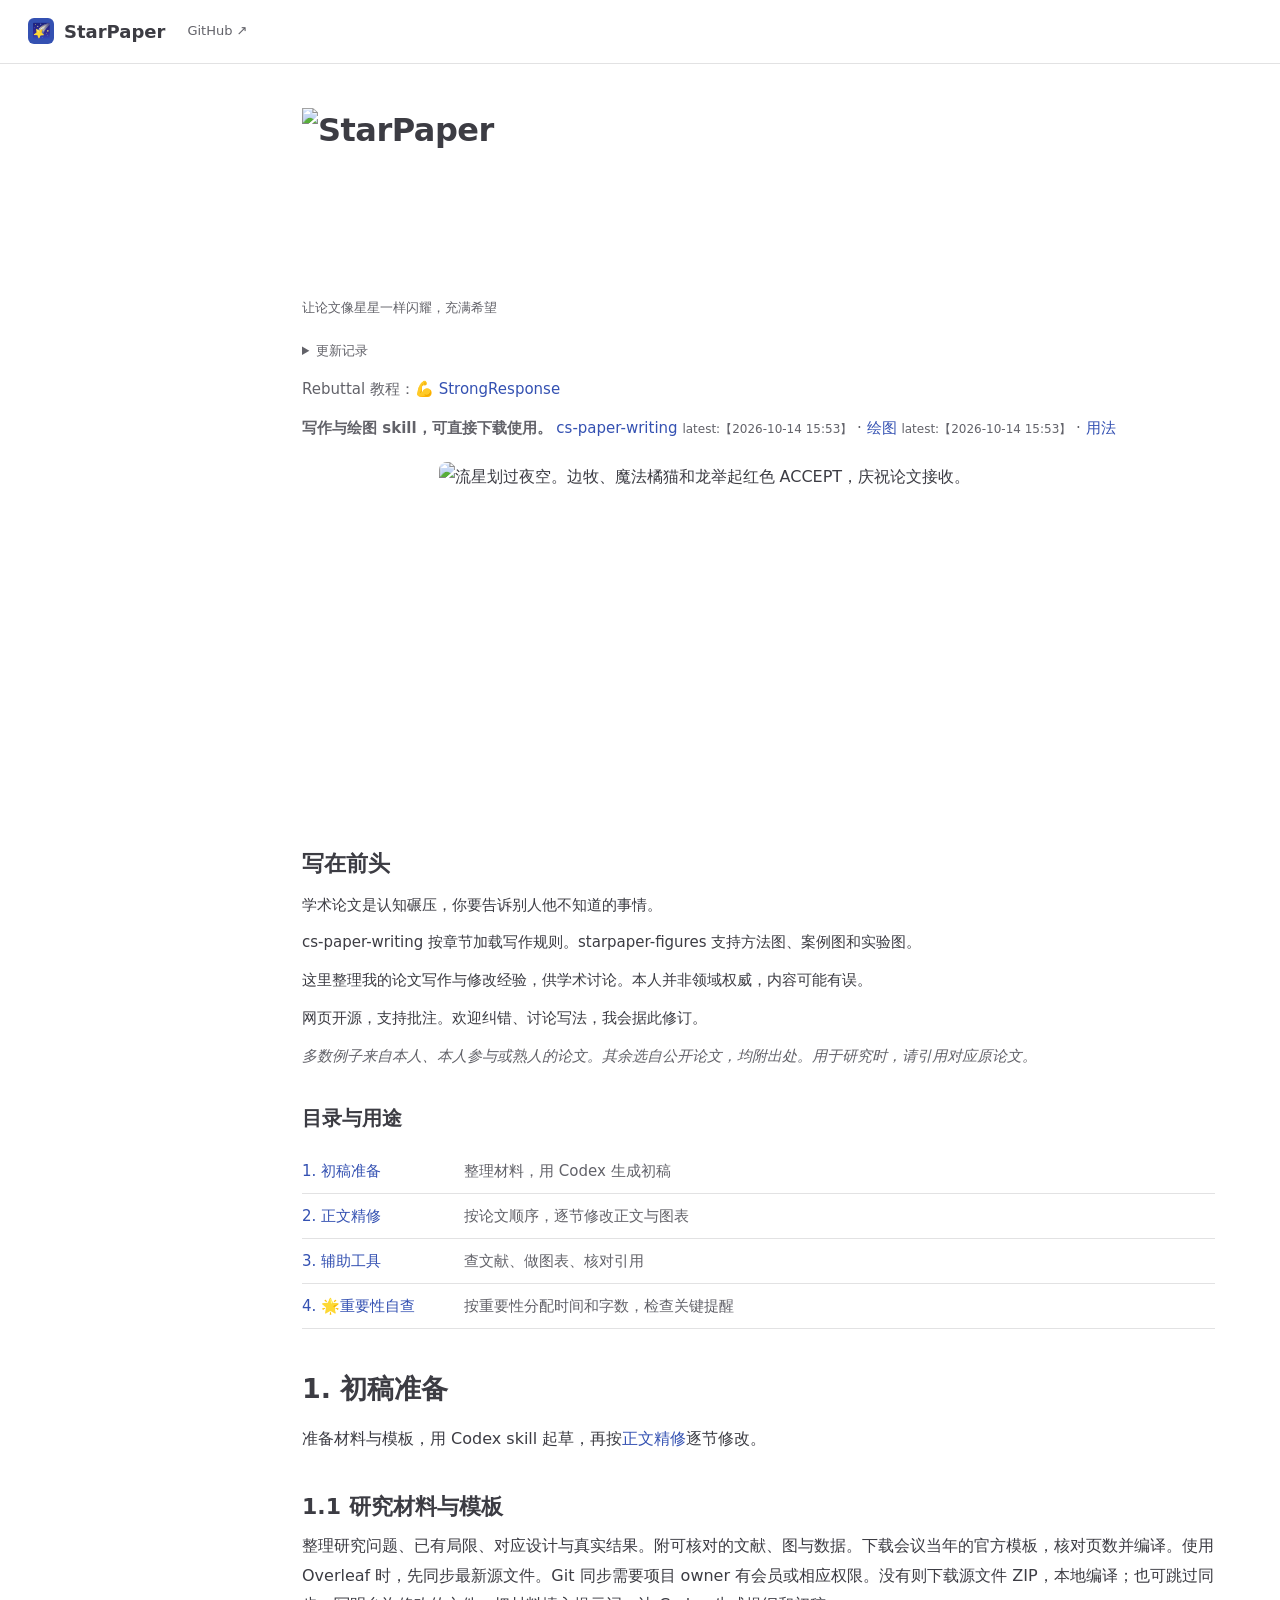
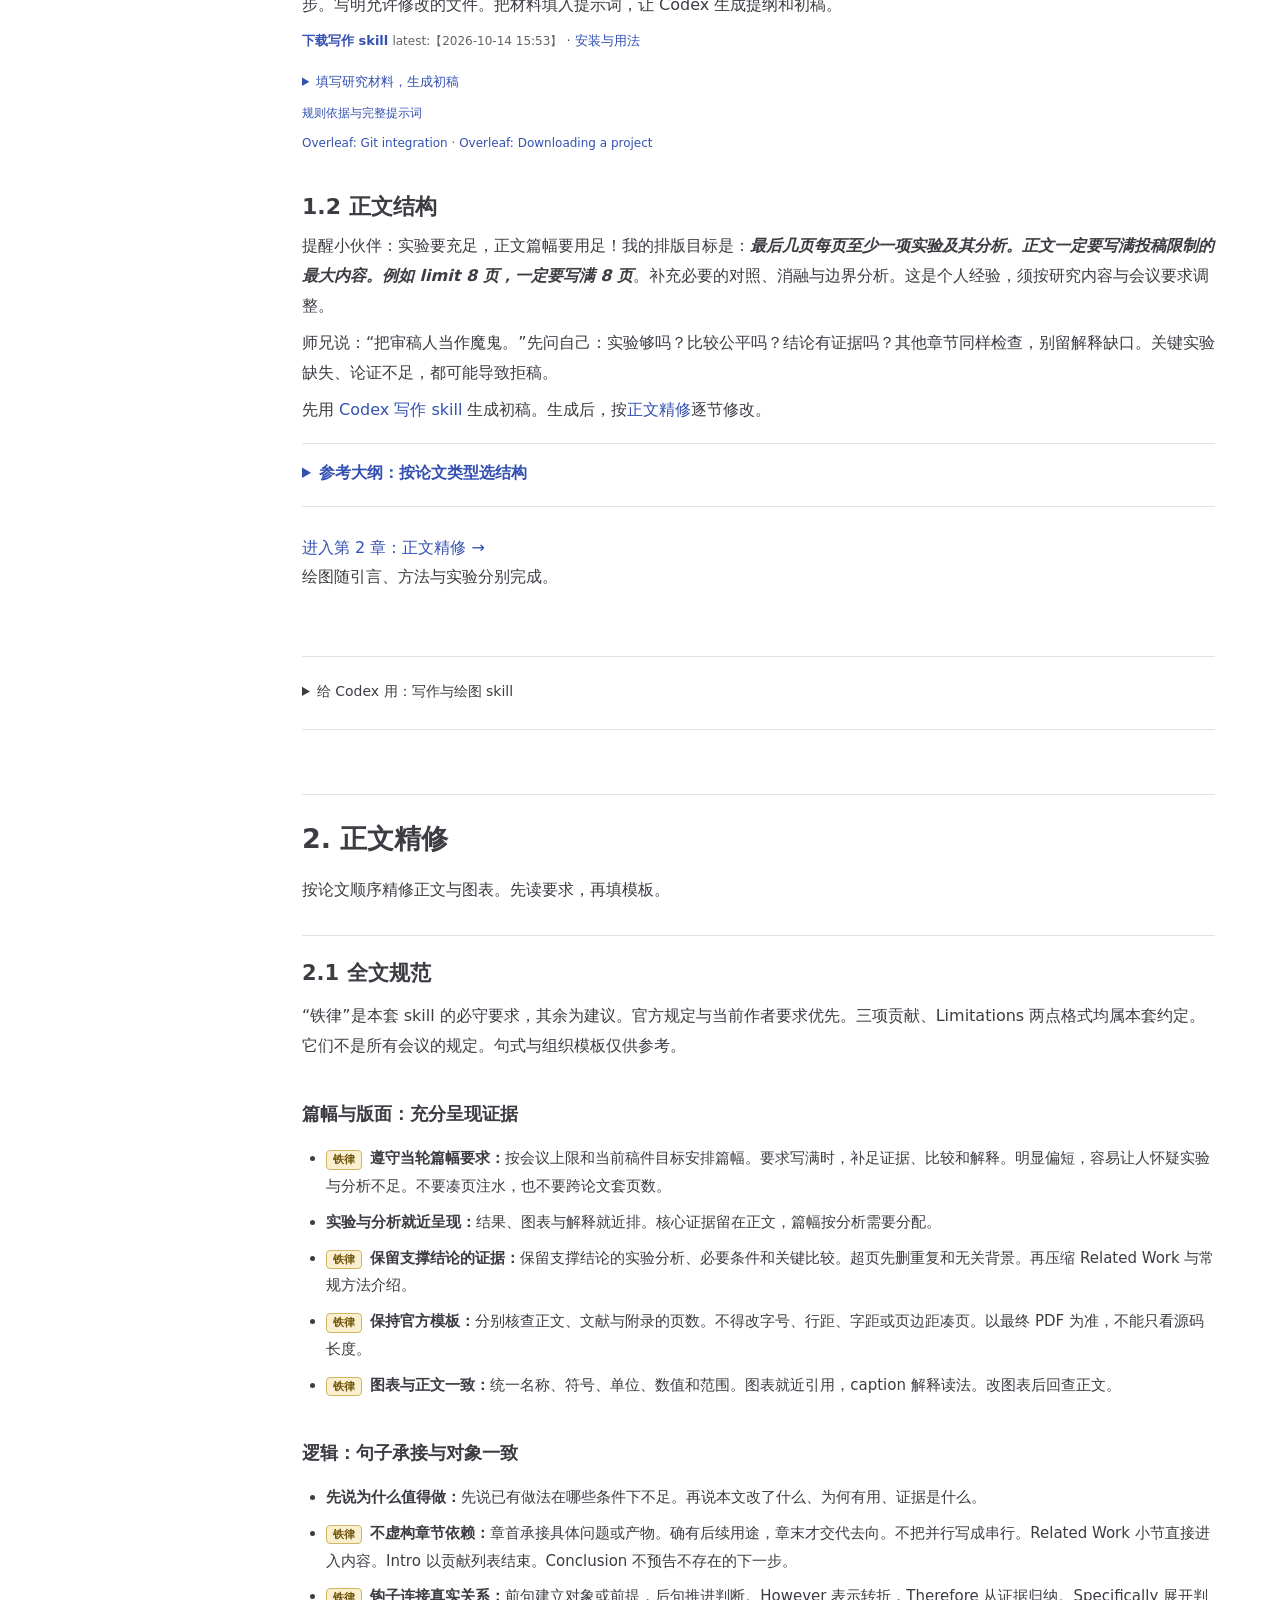
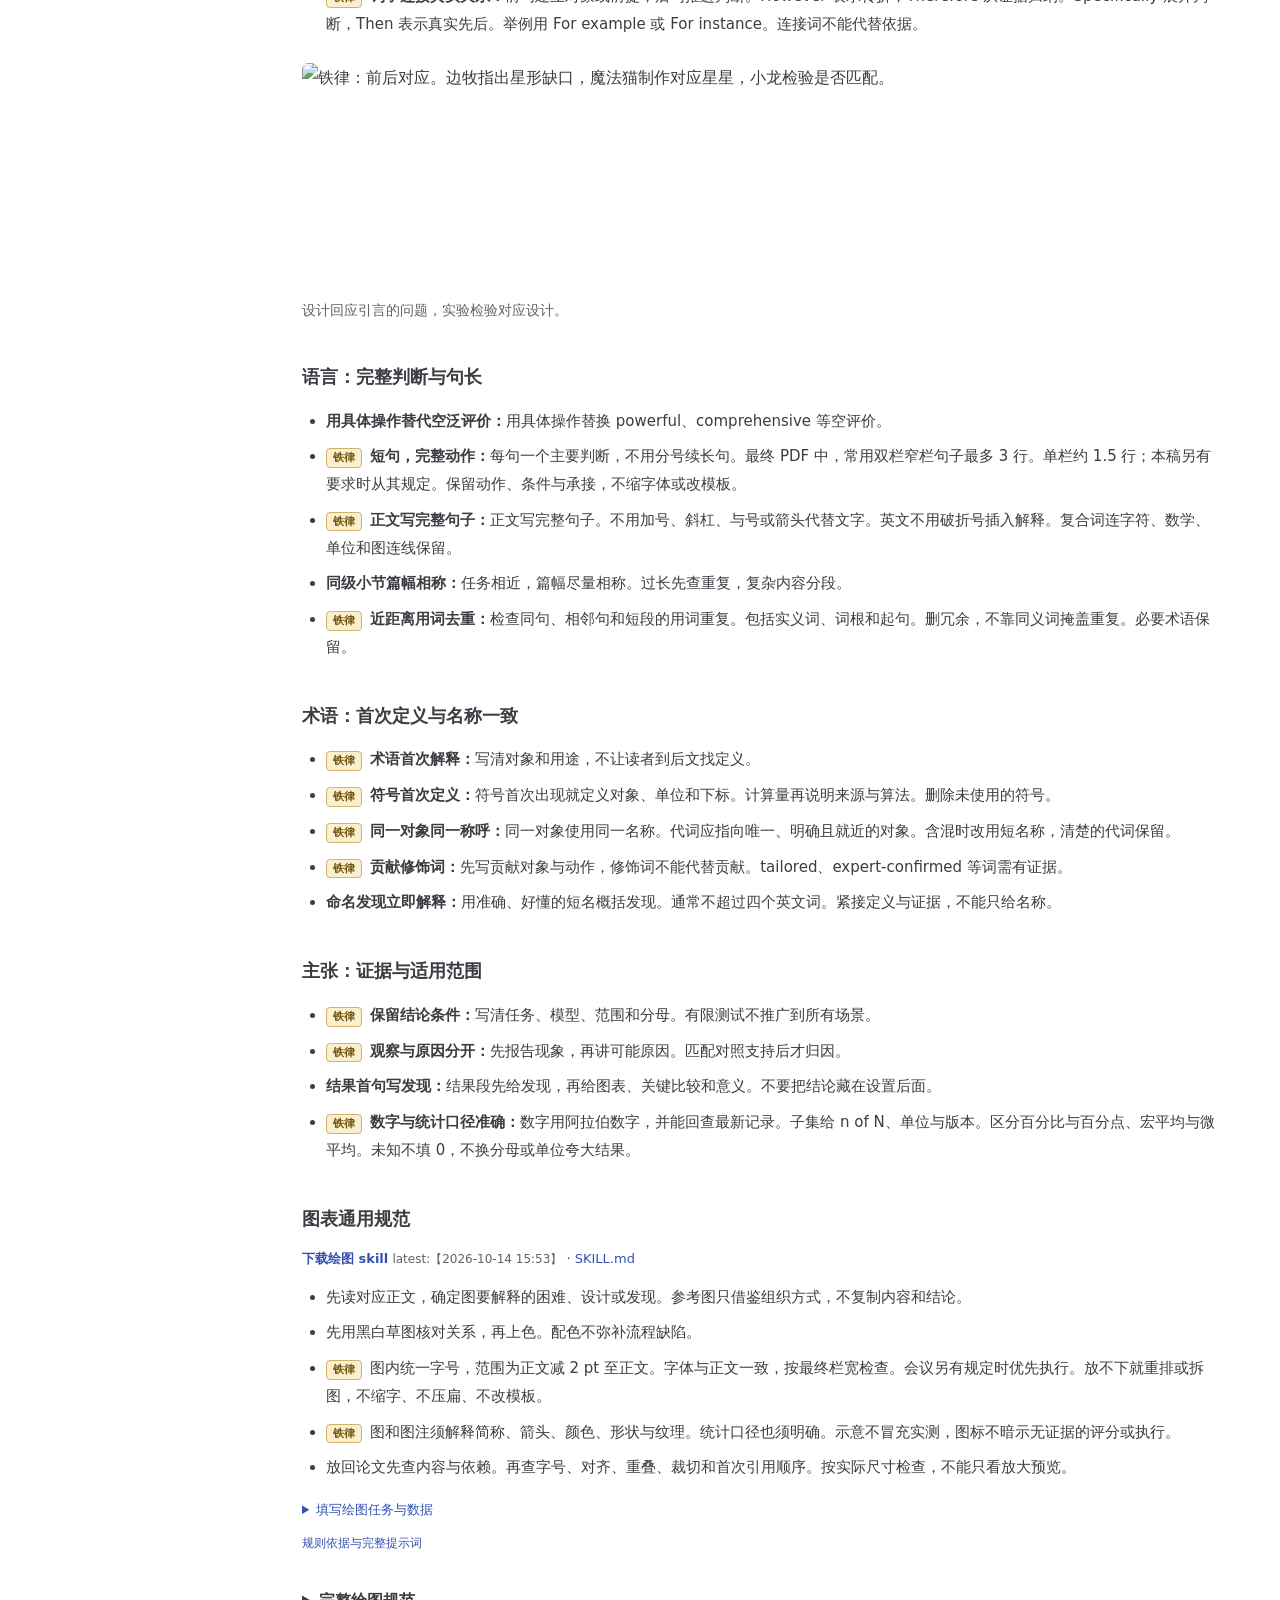
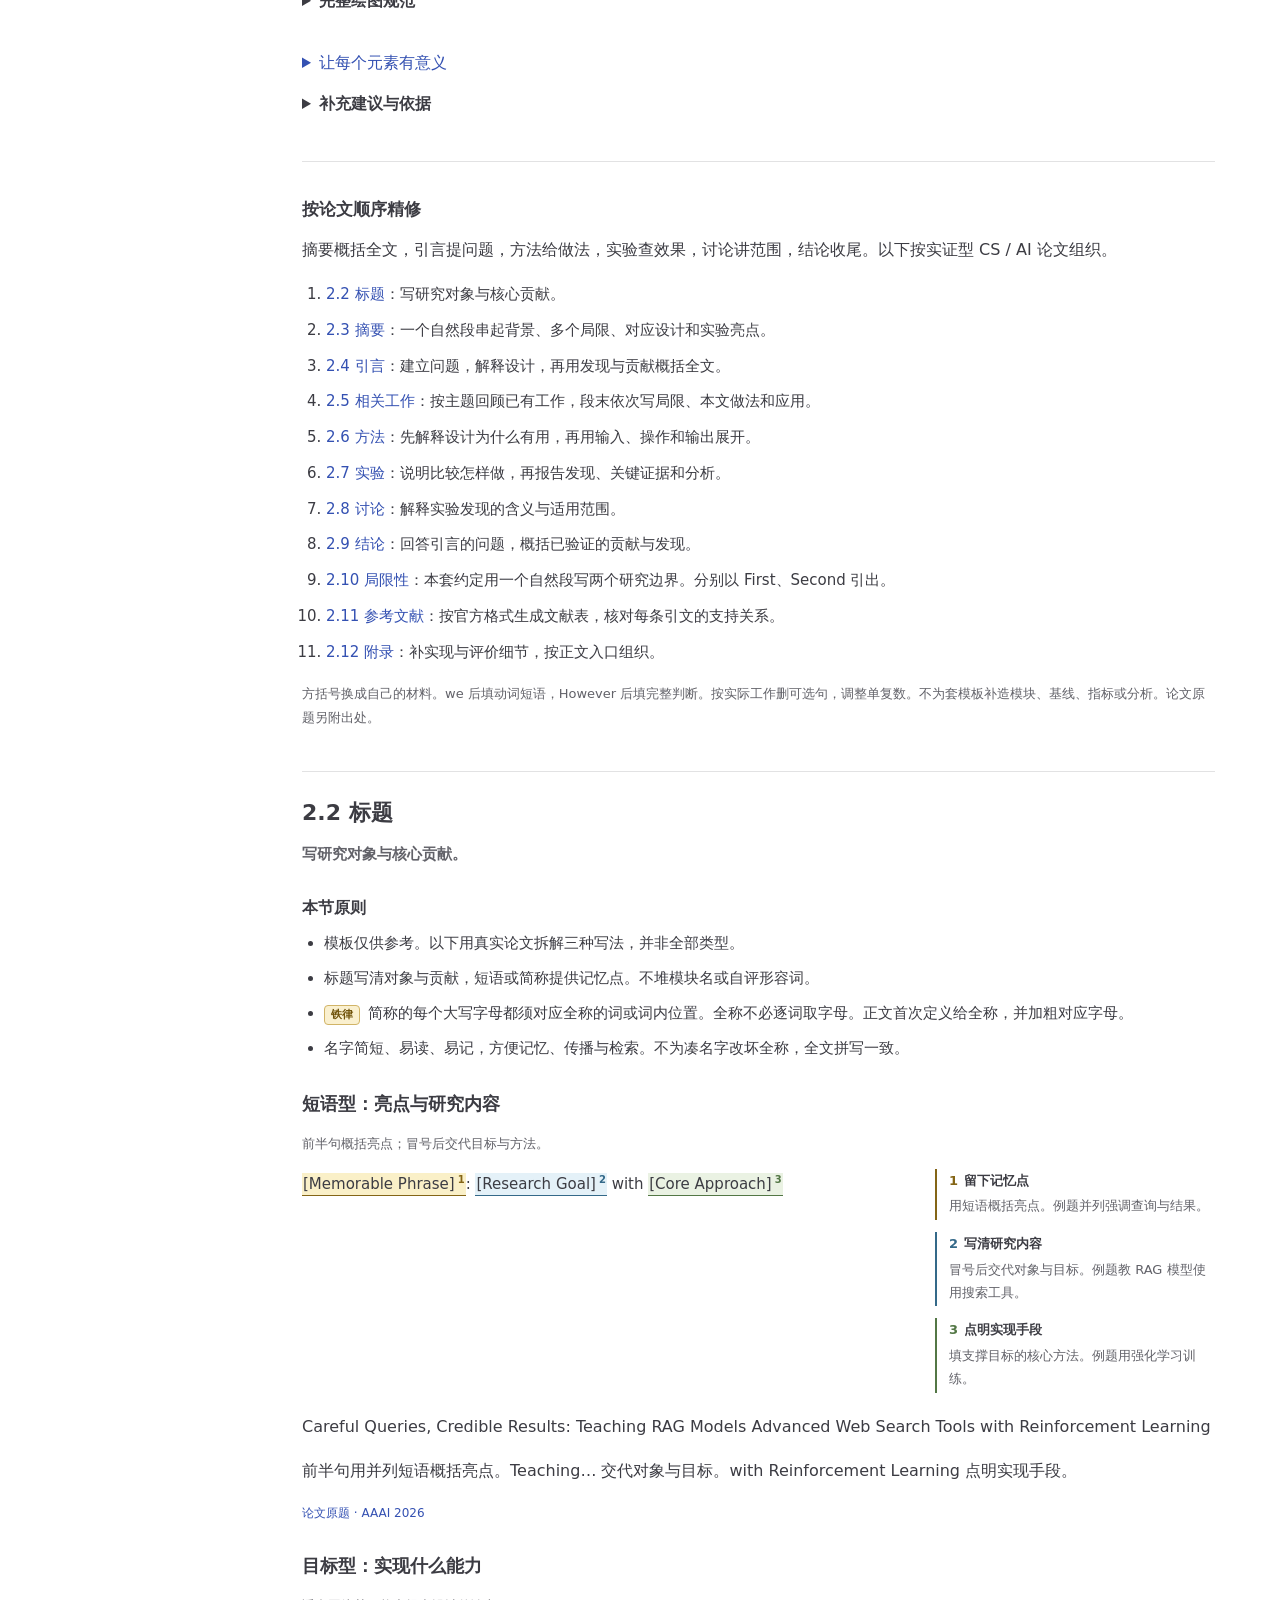
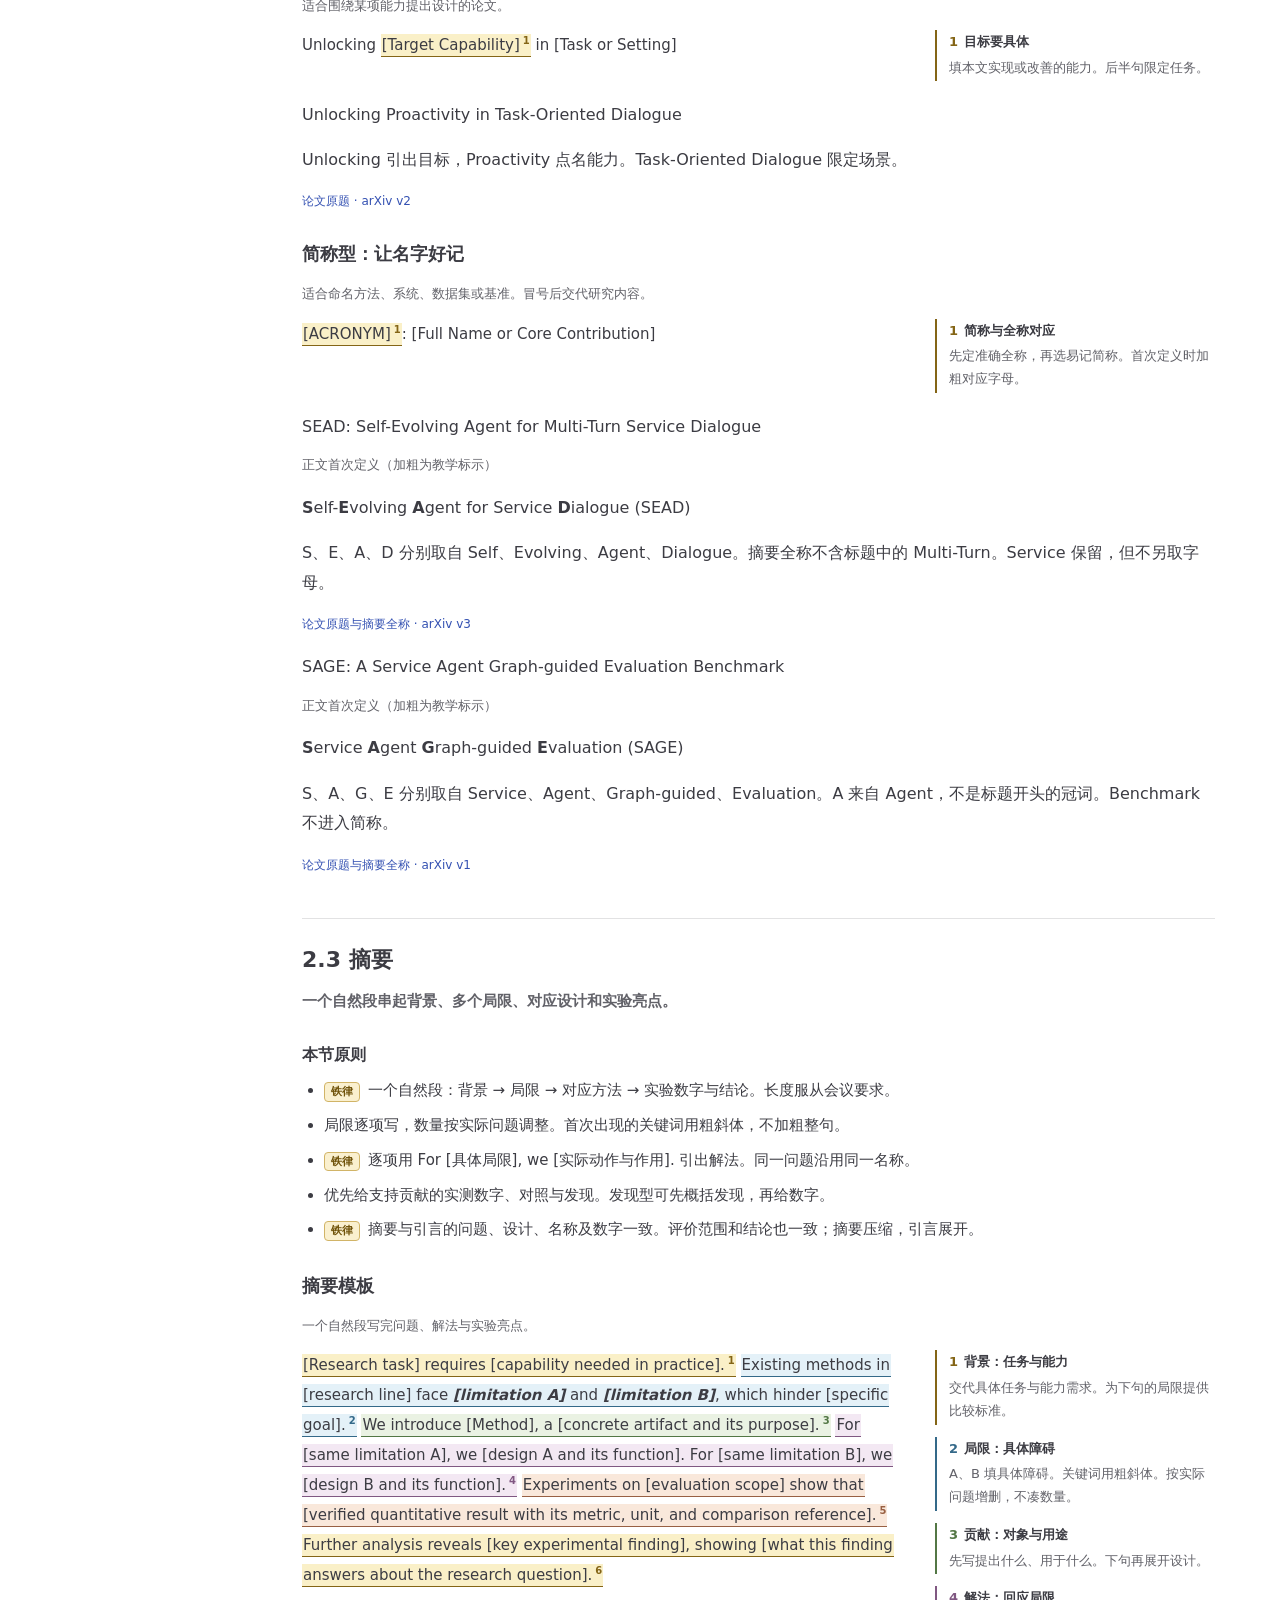
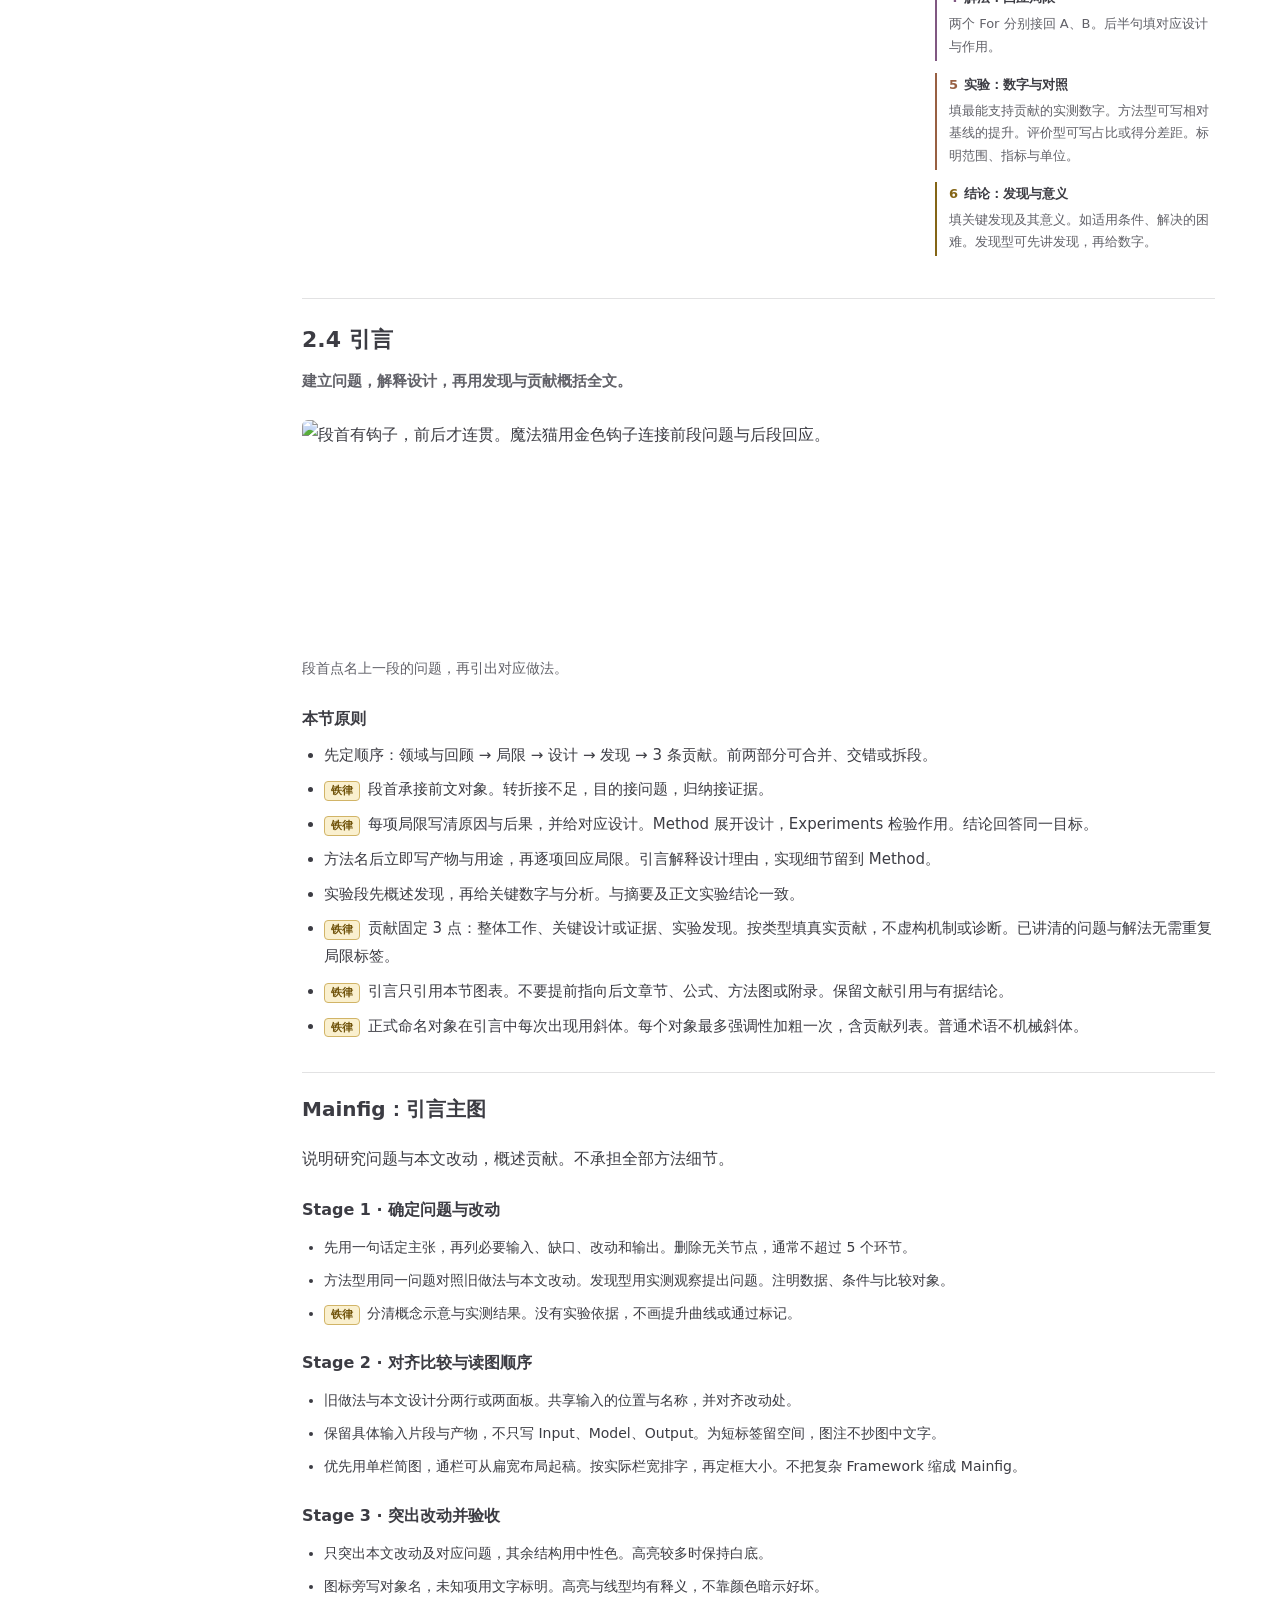
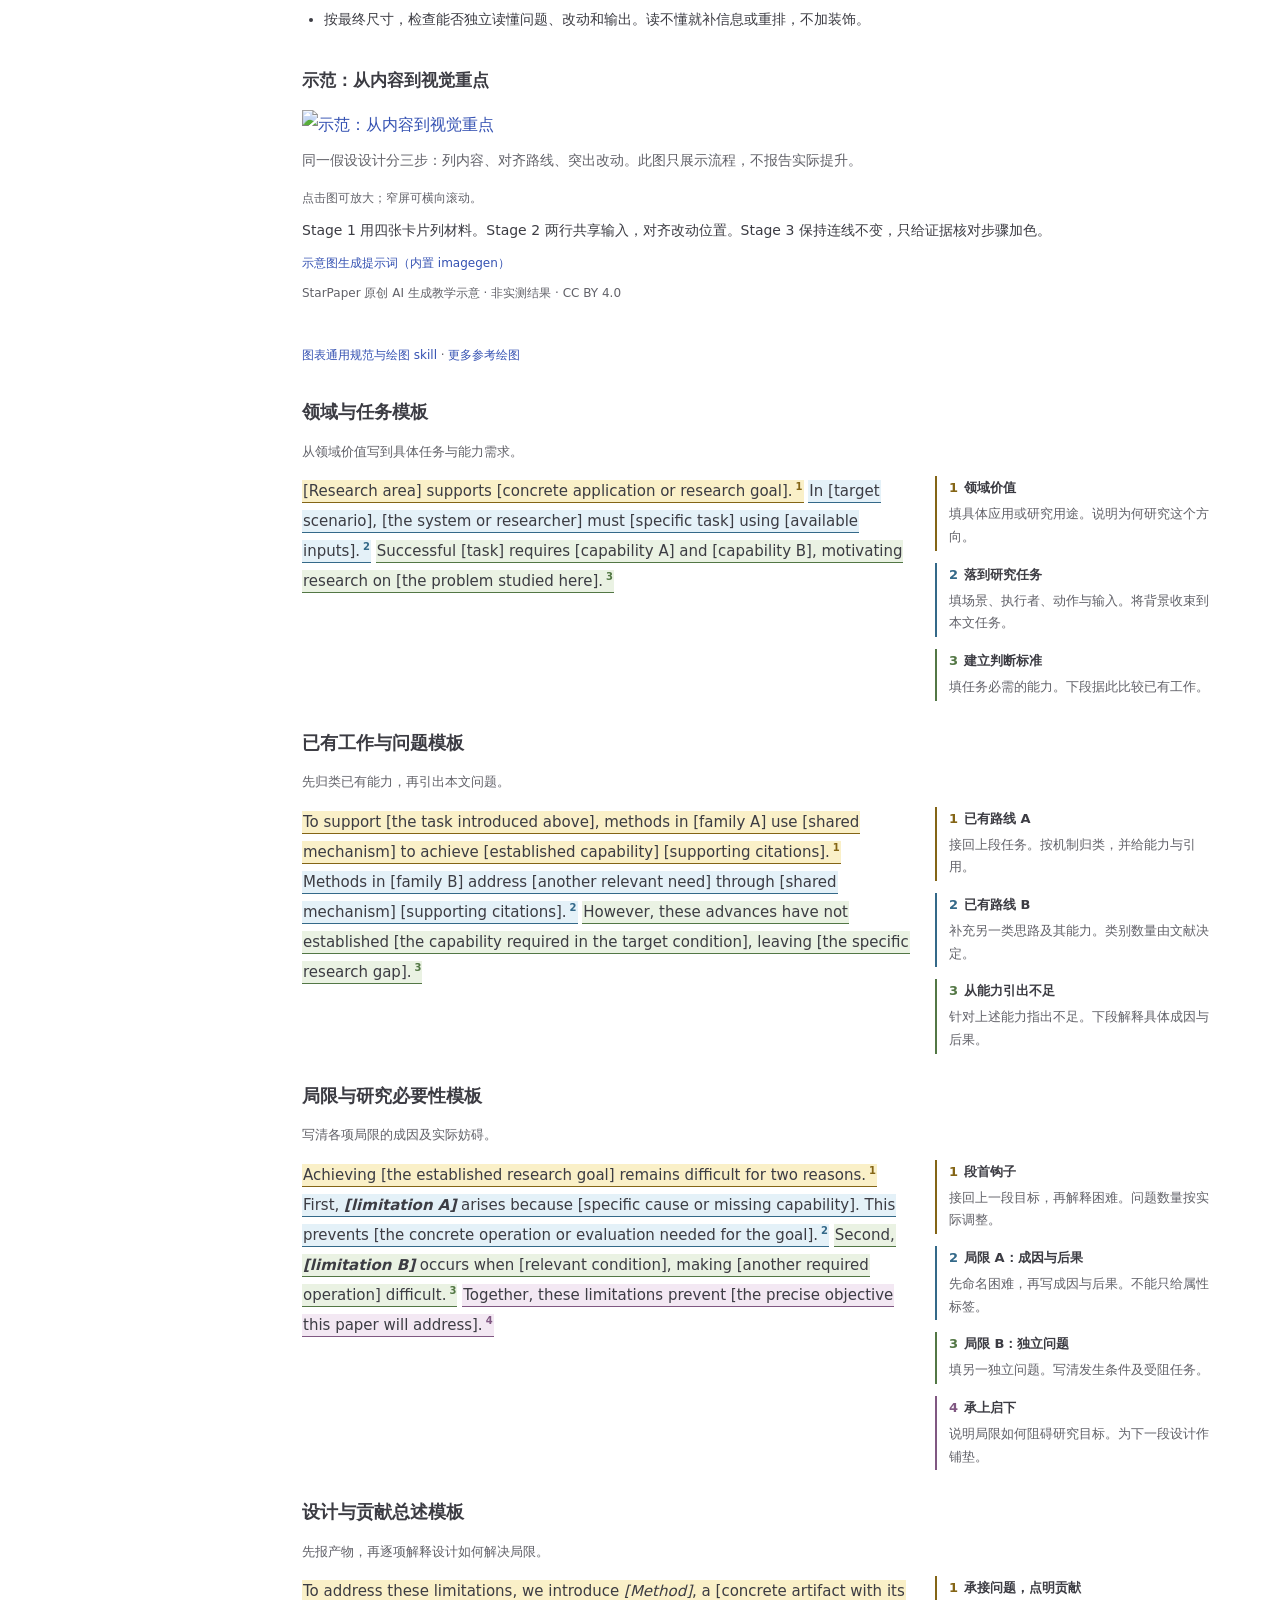
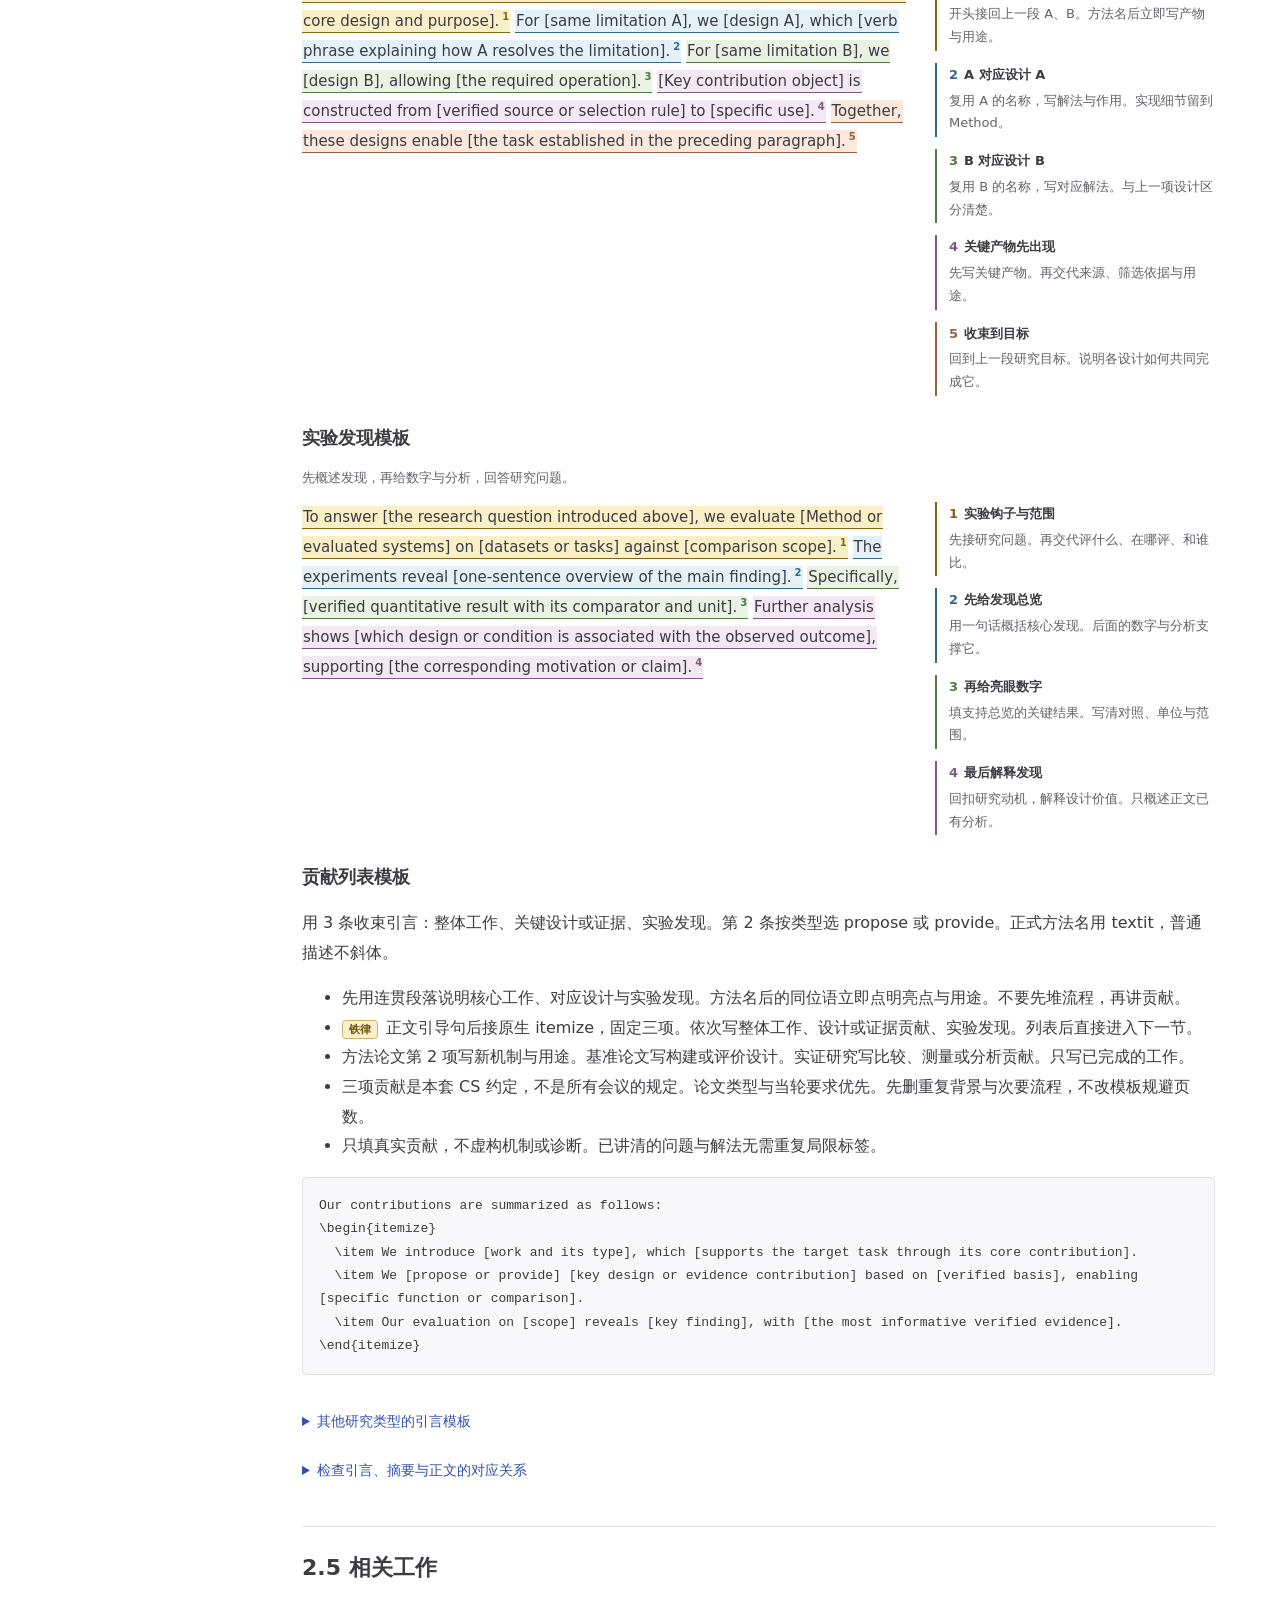
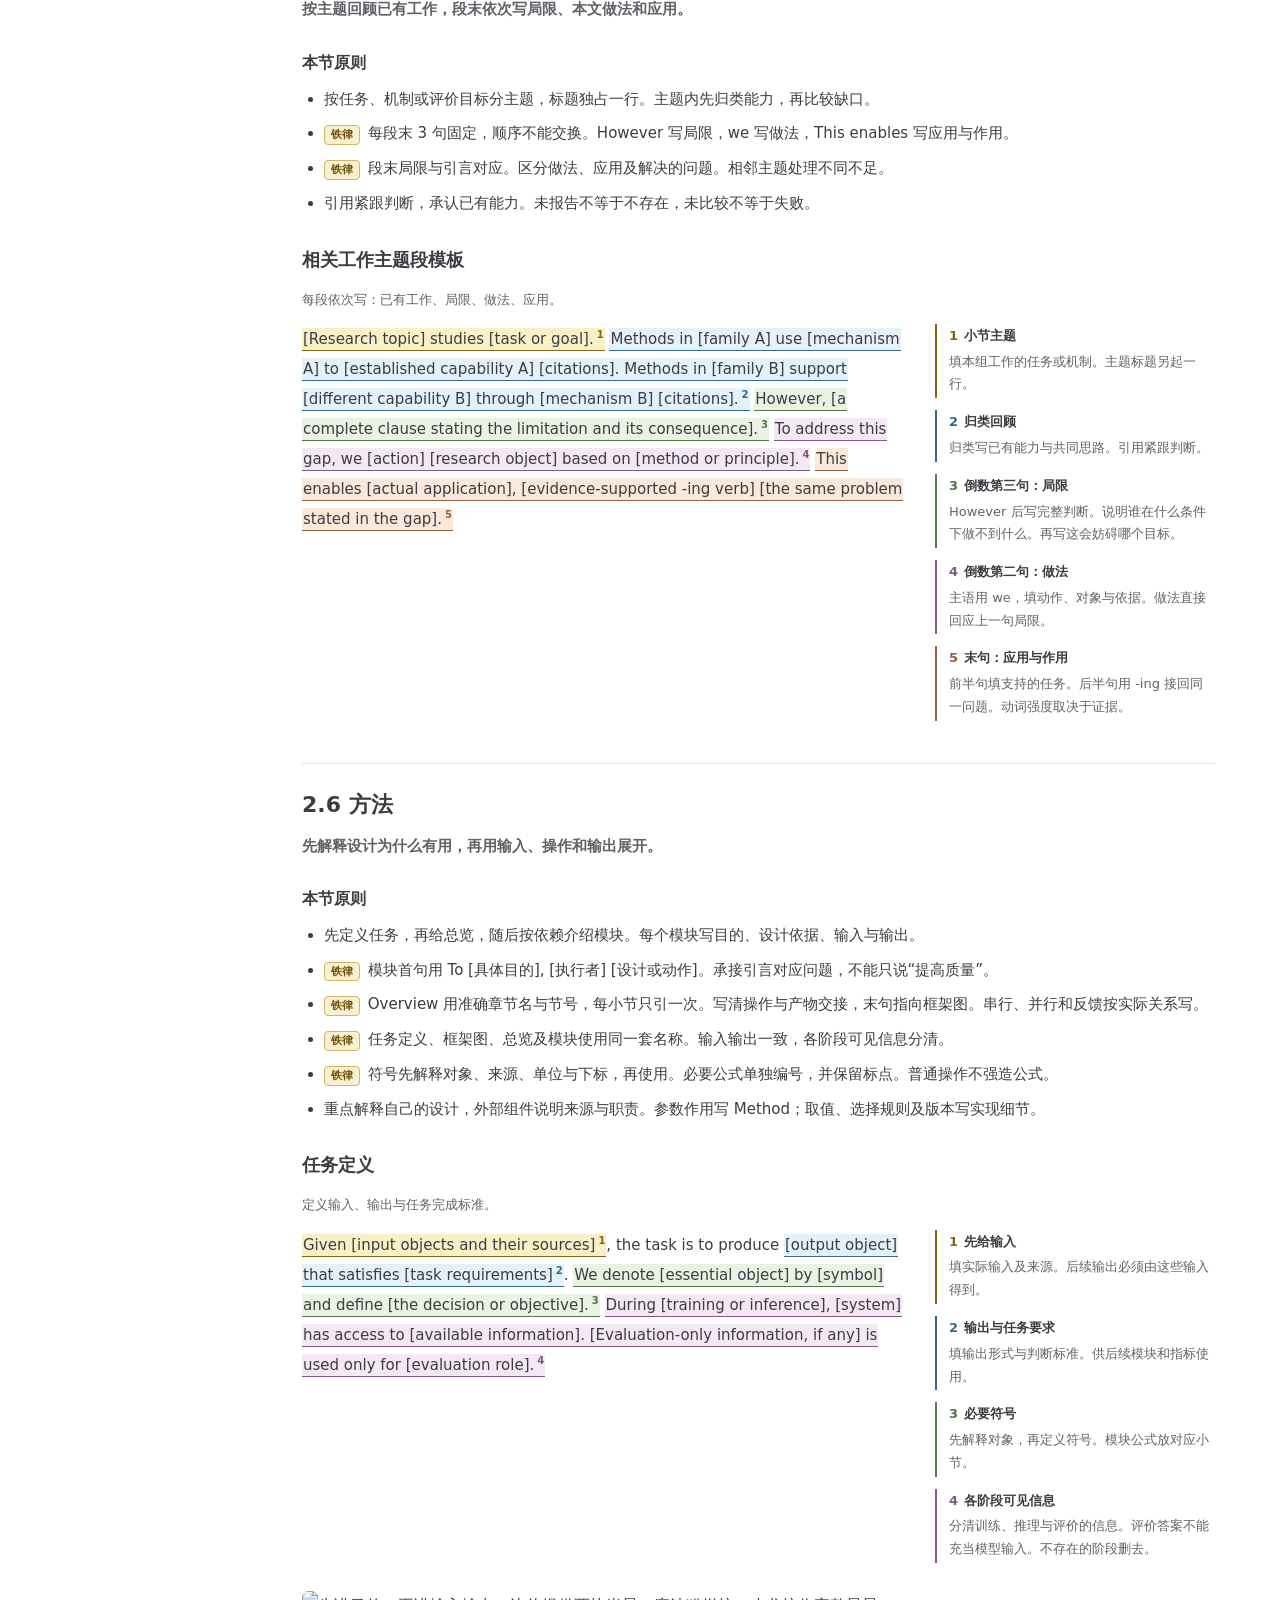
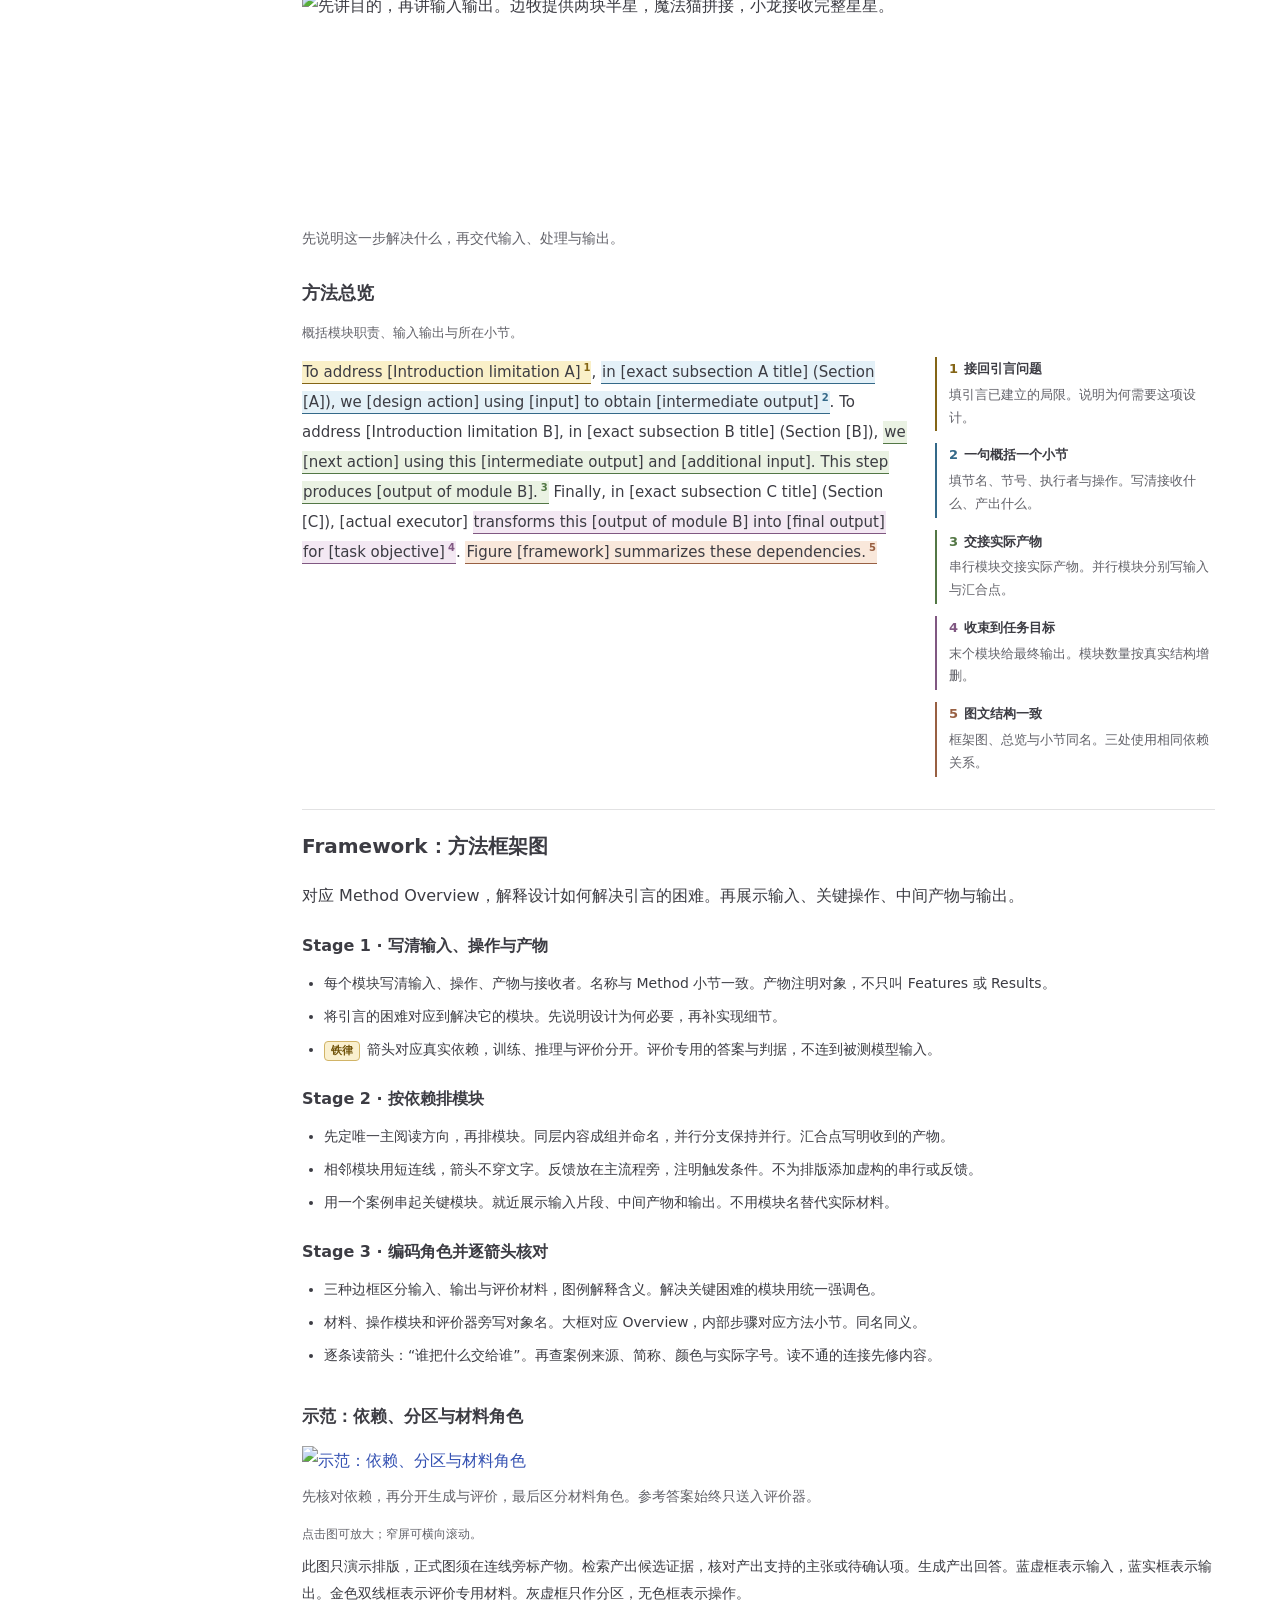
==== commit d0d716b4: "Add opening principle about sharing new knowledge" ====
--- a/index.html
+++ b/index.html
@@ -5,7 +5,7 @@
   <div class="page-checkin__row"><button class="page-checkin__button" id="page-like" type="button" aria-pressed="false" aria-describedby="page-checkin-hint"><span aria-hidden="true">🌟</span> <span data-like-label>点赞打卡</span></button><span class="page-checkin__total">累计 <strong id="page-like-count">—</strong> 人打卡</span><a class="page-checkin__star" href="https://github.com/Da1yuqin/StarPaper" target="_blank" rel="noopener noreferrer" title="打开 GitHub 后点击仓库的 Star">去 GitHub 点 Star ↗</a></div>
   <p class="page-checkin__hint" id="page-checkin-hint">同一浏览器只计一次，再点可播放动画。</p>
   <p class="page-stats__status" id="page-stats-status" role="status" aria-live="polite"></p><button class="page-stats__retry" id="page-stats-retry" type="button" hidden>重试统计</button>
-</div><details class="update-log" id="update-log"><summary>更新记录</summary><div class="update-log-scroll" role="region" aria-label="历史更新记录，可滚动查看" tabindex="0"><ol><li><time datetime="2026-10-15T00:25:42+08:00">2026-10-15 00:25</time> · <strong>六张漫画串联正文</strong><ul><li>新增段首钩子、方法输入输出、消融对照和结论边界漫画，六张按正文进度分布。</li></ul></li><li><time datetime="2026-10-14T21:12:53+08:00">2026-10-14 21:12</time> · <strong>补充 Rebuttal 教程入口</strong><ul><li>开头加入 StrongResponse 教程入口，方便切换到审稿回复教程。</li></ul></li><li><time datetime="2026-10-14T16:39:50+08:00">2026-10-14 16:39</time> · <strong>新增 StrongResponse 回复教程入口</strong><ul><li>开头增加“Rebuttal 请参考：💪 StrongResponse”，与审稿回复教程互相链接。</li></ul></li><li><time datetime="2026-10-14T16:16:30+08:00">2026-10-14 16:16</time> · <strong>实验支撑引言结论</strong><ul><li>实验章开头漫画改为实验结果与 Intro 结论逐项对应，更新图注。</li></ul></li><li><time datetime="2026-10-14T15:53:30+08:00">2026-10-14 15:53</time> · <strong>绘图与模板归入对应章节</strong> · skill 更新<ul><li>取消独立绘图章：Mainfig 放引言，Framework 放方法，实验图与表格放实验。</li><li>第一章缩短；贡献总结合并到引言模板，通用绘图规范集中放全文规范。</li><li>目录改为初稿、精修、工具三章，保留旧链接；公开写作包同步贡献与表格模板。绘图包同步导航说明。</li></ul></li><li><time datetime="2026-10-14T15:01:04+08:00">2026-10-14 15:01</time> · <strong>新增目录、铁律漫画与引用模板</strong> · skill 更新<ul><li>开头按章节列用途，初稿说明改为使用 Codex skill 后逐节精修。</li><li>两幅简图说明前后对应与实验归因，合并重复文字。</li><li>补齐会议、期刊与 arXiv 的 BibTeX 模板，更新公开写作 skill。</li></ul></li><li><time datetime="2026-10-14T13:29:50+08:00">2026-10-14 13:29</time> · <strong>全文语言精简</strong> · skill 更新<ul><li>删重复，拆长句，压缩旁批。</li><li>提示词与公开 skill 同步精简，章节划分不变。</li></ul></li><li><time datetime="2026-10-14T13:02:55+08:00">2026-10-14 13:02</time> · <strong>正文结构：实验与篇幅提醒</strong><ul><li>补充实验充分性、正文篇幅与投稿前自查的作者经验。</li></ul></li><li><time datetime="2026-10-14T12:59:05+08:00">2026-10-14 12:59</time> · <strong>标题示范以真实论文为准</strong> · skill 更新<ul><li>加入 Careful Queries, Credible Results，拆解记忆点、研究目标与实现手段。</li><li>删除缺少真实论文示范的设计型、问句型和发现型模板；保留模板仅供参考，同步公开写作 skill。</li></ul></li><li><time datetime="2026-10-14T12:48:38+08:00">2026-10-14 12:48</time> · <strong>标题模板与简称命名</strong> · skill 更新<ul><li>标题补充设计型、问句型、发现型、目标型与简称型，注明模板仅供参考。</li><li>用 Unlocking Proactivity、SEAD 和 SAGE 说明标题结构、简称来源与正文加粗方式；同步公开写作 skill。</li></ul></li><li><time datetime="2026-10-13T21:46+08:00">2026-10-13 21:46</time> · <strong>正文精修全文检查</strong> · skill 更新<ul><li>按论文类型区分引言贡献，修正占位句法与全文对应图。</li><li>补全方法输入输出交接，统一消融设置、统计说明与 LaTeX 引用。</li><li>参考文献分为正文引文与 BibTeX 两块；合并重复规则，区分铁律与排版建议。</li><li>公开写作 skill 同步正文模板和各类引言模板。</li></ul></li><li><time datetime="2026-10-13T21:17:54+08:00">2026-10-13 21:17</time> · <strong>正文精修改为顺序填空模板</strong> · skill 更新<ul><li>按论文顺序集中展示各节职责、逻辑要求与填空模板；旁批解释句子位置，不再讲某篇论文的改词记录。</li><li>摘要支持多个局限并用粗斜体强调关键词，结尾放关键实验数字和结论。</li><li>方法、指标、消融、案例分析及文末章节统一为通用模板；网页与按章节拆分的写作 skill 同步。</li></ul></li><li><time datetime="2026-10-13T16:01:12+08:00">2026-10-13 16:01</time> · <strong>绘图流程与实验写作模板</strong><ul><li>Mainfig、Framework 与实验图按内容、排版、编码三个阶段展开，加入连续示意与元素语义说明。</li><li>Metrics 改为编号的紧凑自然段；消融按模块配对 Setting 与 Results，补充结果表模板。</li><li>新增 Case Study 模板与选例、图中注解要求；增加悬浮回到顶部按钮。</li><li>公开写作下载包同步新增实验模板，latest 标注本次时间；本地私有 skill 未改动。</li></ul></li><li><time datetime="2026-10-13T14:12:16+08:00">2026-10-13 14:12</time> · <strong>批注与原文对齐</strong><ul><li>批注卡片跟随对应正文滚动，上、下方显示其余批注数量，点击可跳转。</li><li>相邻批注错开，点选原文后优先对齐；回复框随卡片显示并保留输入。</li><li>手机使用底部批注面板，保留正文可见区域。</li></ul></li><li><time datetime="2026-10-13T12:25:32+08:00">2026-10-13 12:25</time> · <strong>新增评论与批注点赞</strong><ul><li>评论、回复与批注支持点赞；同一浏览器对每条留言只计一次。</li><li>去掉私密评论选项，新评论与批注统一公开；历史私密留言不公开。</li><li>副标题更新为“让论文像星星一样闪耀，充满希望”。</li><li>打卡旁增加 GitHub Star 入口，由读者在仓库主动点击。</li></ul></li><li><time datetime="2026-10-13T12:00:47+08:00">2026-10-13 12:00</time> · <strong>补充统计图读法与写作模板</strong><ul><li>补充小样本、散点遮挡、连续色标、气泡面积与误差线的五组教学图。</li><li>Method Overview 模板前置显示，Intro 方法介绍段增加固定开头句。</li><li>来源集中到文末“相关参考和推荐阅读”，同步写作与绘图下载包。</li></ul></li><li><time datetime="2026-10-13T11:13:04+08:00">2026-10-13 11:13</time> · <strong>新增开头点赞打卡</strong><ul><li>页面开头显示累计打卡人数；同一浏览器只计一次，重复点击播放 ACCEPT 与星星动画。</li><li>保留已有点赞累计与浏览统计，适配手机、深色模式及减少动画设置。</li></ul></li><li><time datetime="2026-10-13T00:38:00+08:00">2026-10-13 00:38</time> · <strong>更名 StarPaper，更新写作 skill</strong> · skill 更新<ul><li>统一教程、博客、仓库与网址名称；新增流星标题图与夜空 ACCEPT 主图。</li><li>写作包新增独立 cs-limitations，按九个章节模块加载；补齐单段两点模板与 Metrics 格式。</li><li>区分讨论与局限性，核对贡献格式、篇幅要求和全文范围的一致性。</li></ul></li><li><time datetime="2026-10-12T16:31:00+08:00">2026-10-12 16:31</time> · <strong>补全历史更新记录</strong><ul><li>补回首次发布以来的主要更新，按时间倒序显示；无序号，下拉栏可滚动查看。</li></ul></li><li><time datetime="2026-10-12T16:08:00+08:00">2026-10-12 16:08</time> · <strong>精简论文绘图章节</strong><ul><li>正文改为 Mainfig、Framework 与实验绘图三节，每节两个模板例子。</li><li>融入绘图笔记、标出铁律，增加同一内容或数据的优化前后教学对照。</li><li>其余 18 张图移至文末“收集的参考绘图”，保留出处、许可与点评。</li></ul></li><li><time datetime="2026-10-12T15:50:00+08:00">2026-10-12 15:50</time> · <strong>更新评论与批注入口</strong><ul><li>评论、批注和页脚统计使用同一可用服务入口，保留已有评论与公开／私密设置。</li></ul></li><li><time datetime="2026-10-12T15:36:00+08:00">2026-10-12 15:36</time> · <strong>新增点赞与浏览统计</strong><ul><li>页脚显示共享点赞数与浏览次数，点赞可取消；重复请求去重，统计从启用后累计。</li></ul></li><li><time datetime="2026-10-12T14:58:00+08:00">2026-10-12 14:58</time> · <strong>补全写作与绘图 skill 介绍</strong><ul><li>网页和 README 写明技能名称、用途、源码与下载入口；补充中英文搜索摘要和仓库主题标签。</li></ul></li><li><time datetime="2026-10-12T14:44:00+08:00">2026-10-12 14:44</time> · <strong>同步写作与绘图 skill</strong> · skill 更新<ul><li>补齐数字与文献版本口径、Related Work 的应用字段。</li><li>更新实验章首模板、有效评估范围、判分可靠性与章节承接。</li><li>补齐图注、脚注和移图规范；下载链接标出 latest，新增折叠更新记录。</li></ul></li><li><time datetime="2026-10-12T12:54:54+08:00">2026-10-12 12:54</time> · <strong>更名 BeautyPaper</strong><ul><li>更新西施犬展示论文、三位评委举起 ACCEPT 的主图，并同步博客封面。</li></ul></li><li><time datetime="2026-10-12T12:23:05+08:00">2026-10-12 12:23</time> · <strong>写作 skill 按章节拆分</strong> · skill 更新<ul><li>拆为入口、共享规则和六个章节；同步钩子、引言结构、贡献格式与 Related Work 收尾。</li></ul></li><li><time datetime="2026-10-11T19:16:17+08:00">2026-10-11 19:16</time> · <strong>区分铁律与建议</strong> · skill 更新<ul><li>只给必须遵守的要求标注铁律，调整正文与 skill 的规则措辞。</li></ul></li><li><time datetime="2026-10-11T17:27:24+08:00">2026-10-11 17:27</time> · <strong>补齐精修要求</strong> · skill 更新<ul><li>完善篇幅分配、各章节规范与提交前检查，同步写作 skill。</li></ul></li><li><time datetime="2026-10-11T15:48:49+08:00">2026-10-11 15:48</time> · <strong>增加全文组织模板</strong><ul><li>提供方法论文、基准与数据集论文、诊断驱动研究的章节结构与衔接方式。</li></ul></li><li><time datetime="2026-10-11T14:14:39+08:00">2026-10-11 14:14</time> · <strong>补全章节对应关系</strong><ul><li>用图展示引言如何连接方法、实验、结论和局限，补充论文大纲。</li></ul></li><li><time datetime="2026-10-11T13:52:12+08:00">2026-10-11 13:52</time> · <strong>集中段落批注示范</strong><ul><li>精修部分改为章节原则与完整段落批注，收拢零散中英例子。</li></ul></li><li><time datetime="2026-10-11T01:40:00+08:00">2026-10-11 01:40</time> · <strong>分开写作与绘图技能</strong> · skill 更新<ul><li>提供独立下载入口，更新主页主图，增加单栏 Mainfig 参考。</li></ul></li><li><time datetime="2026-10-10T17:53:51+08:00">2026-10-10 17:53</time> · <strong>精简教程语言</strong> · skill 更新<ul><li>删去重复解释和口号，统一为简洁、直接的表达，同步下载 skill。</li></ul></li><li><time datetime="2026-10-10T16:40:11+08:00">2026-10-10 16:40</time> · <strong>补入章节目的与写作笔记</strong><ul><li>说明各章如何支撑贡献，完善正文与绘图的对应指导。</li></ul></li><li><time datetime="2026-10-10T16:09:05+08:00">2026-10-10 16:09</time> · <strong>发布独立绘图 skill</strong><ul><li>增加下载与使用入口，整理绘图规范、常见错误及对应图例。</li></ul></li><li><time datetime="2026-10-10T15:45:24+08:00">2026-10-10 15:45</time> · <strong>说明 Overleaf 同步条件</strong><ul><li>补充项目 owner 的会员要求，以及本地编译和跳过同步的替代方式。</li></ul></li><li><time datetime="2026-10-10T15:06:27+08:00">2026-10-10 15:06</time> · <strong>完善草稿流程</strong><ul><li>补充材料填写、图表准备、章节组织和正文审核，并提供图表模板。</li></ul></li><li><time datetime="2026-10-10T11:03:54+08:00">2026-10-10 11:03</time> · <strong>支持正文批注</strong><ul><li>增加选文批注、公开回复侧栏与评论入口。</li></ul></li><li><time datetime="2026-10-08T18:51:59+08:00">2026-10-08 18:51</time> · <strong>补齐章节规范与图例</strong> · skill 更新<ul><li>整理全文要求、各章模板与逐图点评，并同步写作 skill。</li></ul></li><li><time datetime="2026-10-08T16:52:25+08:00">2026-10-08 16:52</time> · <strong>按写作流程重组教程</strong><ul><li>分为草稿、绘图、精修和辅助工具四部分。</li></ul></li><li><time datetime="2026-10-08T12:40:50+08:00">2026-10-08 12:40</time> · <strong>增加快速起草入口</strong><ul><li>提供可填写的 Codex 提示词，按论文顺序整理正文指导。</li></ul></li><li><time datetime="2026-10-07T16:09:49+08:00">2026-10-07 16:09</time> · <strong>扩充论文示例来源</strong><ul><li>加入多个研究方向的论文例子，完善来源说明。</li></ul></li><li><time datetime="2026-10-07T15:30:49+08:00">2026-10-07 15:30</time> · <strong>发布写作 skill 与铁律</strong><ul><li>增加 skill 下载、安装说明及写作规则。</li></ul></li><li><time datetime="2026-10-07T15:01:17+08:00">2026-10-07 15:01</time> · <strong>整理研究工具</strong><ul><li>按用途收录文献、绘图、翻译与代码阅读工具，附使用说明。</li></ul></li><li><time datetime="2026-10-07T14:41:01+08:00">2026-10-07 14:41</time> · <strong>补全论文示例与来源标注</strong><ul><li>为写作条目补充中英示例，标明出处与许可。</li></ul></li><li><time datetime="2026-10-07T13:32:02+08:00">2026-10-07 13:32</time> · <strong>首次公开 PaperBank</strong><ul><li>发布写作教程、示例、参考来源与转载使用条款。</li></ul></li></ol></div></details><p class="site-switch">Rebuttal 教程：<a href="https://da1yuqin.github.io/StrongResponse/">💪 StrongResponse</a></p><p class="skill-links"><strong>写作与绘图 skill，可直接下载使用。</strong> <a href="assets/cs-paper-writing-skill.zip" download>cs-paper-writing</a> <small class="skill-latest">latest:【2026-10-14 15:53】</small> · <a href="assets/starpaper-figures-skill.zip" download>绘图</a> <small class="skill-latest">latest:【2026-10-14 15:53】</small> · <a href="#writing-skill">用法</a></p><figure class="accept-banner"><img src="assets/starpaper-night-accept.png" alt="流星划过夜空。边牧、魔法橘猫和龙举起红色 ACCEPT，庆祝论文接收。" width="1672" height="941" fetchpriority="high"></figure><section class="preface" id="preface"><h2>写在前头</h2><p>cs-paper-writing 按章节加载写作规则。starpaper-figures 支持方法图、案例图和实验图。</p><p>这里整理我的论文写作与修改经验，供学术讨论。本人并非领域权威，内容可能有误。</p><p>网页开源，支持批注。欢迎纠错、讨论写法，我会据此修订。</p><p class="preface-aside"><em>多数例子来自本人、本人参与或熟人的论文。其余选自公开论文，均附出处。用于研究时，请引用对应原论文。</em></p></section><nav class="chapter-overview" aria-labelledby="overview-title"><h2 id="overview-title">目录与用途</h2><ol><li><a href="#quick-start">1. 初稿准备</a><span>整理材料，用 Codex 生成初稿</span></li><li><a href="#refine">2. 正文精修</a><span>按论文顺序，逐节修改正文与图表</span></li><li><a href="#tools">3. 辅助工具</a><span>查文献、做图表、核对引用</span></li><li><a href="#importance-check">4. 🌟重要性自查</a><span>按重要性分配时间和字数，检查关键提醒</span></li></ol></nav></section>
+</div><details class="update-log" id="update-log"><summary>更新记录</summary><div class="update-log-scroll" role="region" aria-label="历史更新记录，可滚动查看" tabindex="0"><ol><li><time datetime="2026-10-15T00:25:42+08:00">2026-10-15 00:25</time> · <strong>六张漫画串联正文</strong><ul><li>新增段首钩子、方法输入输出、消融对照和结论边界漫画，六张按正文进度分布。</li></ul></li><li><time datetime="2026-10-14T21:12:53+08:00">2026-10-14 21:12</time> · <strong>补充 Rebuttal 教程入口</strong><ul><li>开头加入 StrongResponse 教程入口，方便切换到审稿回复教程。</li></ul></li><li><time datetime="2026-10-14T16:39:50+08:00">2026-10-14 16:39</time> · <strong>新增 StrongResponse 回复教程入口</strong><ul><li>开头增加“Rebuttal 请参考：💪 StrongResponse”，与审稿回复教程互相链接。</li></ul></li><li><time datetime="2026-10-14T16:16:30+08:00">2026-10-14 16:16</time> · <strong>实验支撑引言结论</strong><ul><li>实验章开头漫画改为实验结果与 Intro 结论逐项对应，更新图注。</li></ul></li><li><time datetime="2026-10-14T15:53:30+08:00">2026-10-14 15:53</time> · <strong>绘图与模板归入对应章节</strong> · skill 更新<ul><li>取消独立绘图章：Mainfig 放引言，Framework 放方法，实验图与表格放实验。</li><li>第一章缩短；贡献总结合并到引言模板，通用绘图规范集中放全文规范。</li><li>目录改为初稿、精修、工具三章，保留旧链接；公开写作包同步贡献与表格模板。绘图包同步导航说明。</li></ul></li><li><time datetime="2026-10-14T15:01:04+08:00">2026-10-14 15:01</time> · <strong>新增目录、铁律漫画与引用模板</strong> · skill 更新<ul><li>开头按章节列用途，初稿说明改为使用 Codex skill 后逐节精修。</li><li>两幅简图说明前后对应与实验归因，合并重复文字。</li><li>补齐会议、期刊与 arXiv 的 BibTeX 模板，更新公开写作 skill。</li></ul></li><li><time datetime="2026-10-14T13:29:50+08:00">2026-10-14 13:29</time> · <strong>全文语言精简</strong> · skill 更新<ul><li>删重复，拆长句，压缩旁批。</li><li>提示词与公开 skill 同步精简，章节划分不变。</li></ul></li><li><time datetime="2026-10-14T13:02:55+08:00">2026-10-14 13:02</time> · <strong>正文结构：实验与篇幅提醒</strong><ul><li>补充实验充分性、正文篇幅与投稿前自查的作者经验。</li></ul></li><li><time datetime="2026-10-14T12:59:05+08:00">2026-10-14 12:59</time> · <strong>标题示范以真实论文为准</strong> · skill 更新<ul><li>加入 Careful Queries, Credible Results，拆解记忆点、研究目标与实现手段。</li><li>删除缺少真实论文示范的设计型、问句型和发现型模板；保留模板仅供参考，同步公开写作 skill。</li></ul></li><li><time datetime="2026-10-14T12:48:38+08:00">2026-10-14 12:48</time> · <strong>标题模板与简称命名</strong> · skill 更新<ul><li>标题补充设计型、问句型、发现型、目标型与简称型，注明模板仅供参考。</li><li>用 Unlocking Proactivity、SEAD 和 SAGE 说明标题结构、简称来源与正文加粗方式；同步公开写作 skill。</li></ul></li><li><time datetime="2026-10-13T21:46+08:00">2026-10-13 21:46</time> · <strong>正文精修全文检查</strong> · skill 更新<ul><li>按论文类型区分引言贡献，修正占位句法与全文对应图。</li><li>补全方法输入输出交接，统一消融设置、统计说明与 LaTeX 引用。</li><li>参考文献分为正文引文与 BibTeX 两块；合并重复规则，区分铁律与排版建议。</li><li>公开写作 skill 同步正文模板和各类引言模板。</li></ul></li><li><time datetime="2026-10-13T21:17:54+08:00">2026-10-13 21:17</time> · <strong>正文精修改为顺序填空模板</strong> · skill 更新<ul><li>按论文顺序集中展示各节职责、逻辑要求与填空模板；旁批解释句子位置，不再讲某篇论文的改词记录。</li><li>摘要支持多个局限并用粗斜体强调关键词，结尾放关键实验数字和结论。</li><li>方法、指标、消融、案例分析及文末章节统一为通用模板；网页与按章节拆分的写作 skill 同步。</li></ul></li><li><time datetime="2026-10-13T16:01:12+08:00">2026-10-13 16:01</time> · <strong>绘图流程与实验写作模板</strong><ul><li>Mainfig、Framework 与实验图按内容、排版、编码三个阶段展开，加入连续示意与元素语义说明。</li><li>Metrics 改为编号的紧凑自然段；消融按模块配对 Setting 与 Results，补充结果表模板。</li><li>新增 Case Study 模板与选例、图中注解要求；增加悬浮回到顶部按钮。</li><li>公开写作下载包同步新增实验模板，latest 标注本次时间；本地私有 skill 未改动。</li></ul></li><li><time datetime="2026-10-13T14:12:16+08:00">2026-10-13 14:12</time> · <strong>批注与原文对齐</strong><ul><li>批注卡片跟随对应正文滚动，上、下方显示其余批注数量，点击可跳转。</li><li>相邻批注错开，点选原文后优先对齐；回复框随卡片显示并保留输入。</li><li>手机使用底部批注面板，保留正文可见区域。</li></ul></li><li><time datetime="2026-10-13T12:25:32+08:00">2026-10-13 12:25</time> · <strong>新增评论与批注点赞</strong><ul><li>评论、回复与批注支持点赞；同一浏览器对每条留言只计一次。</li><li>去掉私密评论选项，新评论与批注统一公开；历史私密留言不公开。</li><li>副标题更新为“让论文像星星一样闪耀，充满希望”。</li><li>打卡旁增加 GitHub Star 入口，由读者在仓库主动点击。</li></ul></li><li><time datetime="2026-10-13T12:00:47+08:00">2026-10-13 12:00</time> · <strong>补充统计图读法与写作模板</strong><ul><li>补充小样本、散点遮挡、连续色标、气泡面积与误差线的五组教学图。</li><li>Method Overview 模板前置显示，Intro 方法介绍段增加固定开头句。</li><li>来源集中到文末“相关参考和推荐阅读”，同步写作与绘图下载包。</li></ul></li><li><time datetime="2026-10-13T11:13:04+08:00">2026-10-13 11:13</time> · <strong>新增开头点赞打卡</strong><ul><li>页面开头显示累计打卡人数；同一浏览器只计一次，重复点击播放 ACCEPT 与星星动画。</li><li>保留已有点赞累计与浏览统计，适配手机、深色模式及减少动画设置。</li></ul></li><li><time datetime="2026-10-13T00:38:00+08:00">2026-10-13 00:38</time> · <strong>更名 StarPaper，更新写作 skill</strong> · skill 更新<ul><li>统一教程、博客、仓库与网址名称；新增流星标题图与夜空 ACCEPT 主图。</li><li>写作包新增独立 cs-limitations，按九个章节模块加载；补齐单段两点模板与 Metrics 格式。</li><li>区分讨论与局限性，核对贡献格式、篇幅要求和全文范围的一致性。</li></ul></li><li><time datetime="2026-10-12T16:31:00+08:00">2026-10-12 16:31</time> · <strong>补全历史更新记录</strong><ul><li>补回首次发布以来的主要更新，按时间倒序显示；无序号，下拉栏可滚动查看。</li></ul></li><li><time datetime="2026-10-12T16:08:00+08:00">2026-10-12 16:08</time> · <strong>精简论文绘图章节</strong><ul><li>正文改为 Mainfig、Framework 与实验绘图三节，每节两个模板例子。</li><li>融入绘图笔记、标出铁律，增加同一内容或数据的优化前后教学对照。</li><li>其余 18 张图移至文末“收集的参考绘图”，保留出处、许可与点评。</li></ul></li><li><time datetime="2026-10-12T15:50:00+08:00">2026-10-12 15:50</time> · <strong>更新评论与批注入口</strong><ul><li>评论、批注和页脚统计使用同一可用服务入口，保留已有评论与公开／私密设置。</li></ul></li><li><time datetime="2026-10-12T15:36:00+08:00">2026-10-12 15:36</time> · <strong>新增点赞与浏览统计</strong><ul><li>页脚显示共享点赞数与浏览次数，点赞可取消；重复请求去重，统计从启用后累计。</li></ul></li><li><time datetime="2026-10-12T14:58:00+08:00">2026-10-12 14:58</time> · <strong>补全写作与绘图 skill 介绍</strong><ul><li>网页和 README 写明技能名称、用途、源码与下载入口；补充中英文搜索摘要和仓库主题标签。</li></ul></li><li><time datetime="2026-10-12T14:44:00+08:00">2026-10-12 14:44</time> · <strong>同步写作与绘图 skill</strong> · skill 更新<ul><li>补齐数字与文献版本口径、Related Work 的应用字段。</li><li>更新实验章首模板、有效评估范围、判分可靠性与章节承接。</li><li>补齐图注、脚注和移图规范；下载链接标出 latest，新增折叠更新记录。</li></ul></li><li><time datetime="2026-10-12T12:54:54+08:00">2026-10-12 12:54</time> · <strong>更名 BeautyPaper</strong><ul><li>更新西施犬展示论文、三位评委举起 ACCEPT 的主图，并同步博客封面。</li></ul></li><li><time datetime="2026-10-12T12:23:05+08:00">2026-10-12 12:23</time> · <strong>写作 skill 按章节拆分</strong> · skill 更新<ul><li>拆为入口、共享规则和六个章节；同步钩子、引言结构、贡献格式与 Related Work 收尾。</li></ul></li><li><time datetime="2026-10-11T19:16:17+08:00">2026-10-11 19:16</time> · <strong>区分铁律与建议</strong> · skill 更新<ul><li>只给必须遵守的要求标注铁律，调整正文与 skill 的规则措辞。</li></ul></li><li><time datetime="2026-10-11T17:27:24+08:00">2026-10-11 17:27</time> · <strong>补齐精修要求</strong> · skill 更新<ul><li>完善篇幅分配、各章节规范与提交前检查，同步写作 skill。</li></ul></li><li><time datetime="2026-10-11T15:48:49+08:00">2026-10-11 15:48</time> · <strong>增加全文组织模板</strong><ul><li>提供方法论文、基准与数据集论文、诊断驱动研究的章节结构与衔接方式。</li></ul></li><li><time datetime="2026-10-11T14:14:39+08:00">2026-10-11 14:14</time> · <strong>补全章节对应关系</strong><ul><li>用图展示引言如何连接方法、实验、结论和局限，补充论文大纲。</li></ul></li><li><time datetime="2026-10-11T13:52:12+08:00">2026-10-11 13:52</time> · <strong>集中段落批注示范</strong><ul><li>精修部分改为章节原则与完整段落批注，收拢零散中英例子。</li></ul></li><li><time datetime="2026-10-11T01:40:00+08:00">2026-10-11 01:40</time> · <strong>分开写作与绘图技能</strong> · skill 更新<ul><li>提供独立下载入口，更新主页主图，增加单栏 Mainfig 参考。</li></ul></li><li><time datetime="2026-10-10T17:53:51+08:00">2026-10-10 17:53</time> · <strong>精简教程语言</strong> · skill 更新<ul><li>删去重复解释和口号，统一为简洁、直接的表达，同步下载 skill。</li></ul></li><li><time datetime="2026-10-10T16:40:11+08:00">2026-10-10 16:40</time> · <strong>补入章节目的与写作笔记</strong><ul><li>说明各章如何支撑贡献，完善正文与绘图的对应指导。</li></ul></li><li><time datetime="2026-10-10T16:09:05+08:00">2026-10-10 16:09</time> · <strong>发布独立绘图 skill</strong><ul><li>增加下载与使用入口，整理绘图规范、常见错误及对应图例。</li></ul></li><li><time datetime="2026-10-10T15:45:24+08:00">2026-10-10 15:45</time> · <strong>说明 Overleaf 同步条件</strong><ul><li>补充项目 owner 的会员要求，以及本地编译和跳过同步的替代方式。</li></ul></li><li><time datetime="2026-10-10T15:06:27+08:00">2026-10-10 15:06</time> · <strong>完善草稿流程</strong><ul><li>补充材料填写、图表准备、章节组织和正文审核，并提供图表模板。</li></ul></li><li><time datetime="2026-10-10T11:03:54+08:00">2026-10-10 11:03</time> · <strong>支持正文批注</strong><ul><li>增加选文批注、公开回复侧栏与评论入口。</li></ul></li><li><time datetime="2026-10-08T18:51:59+08:00">2026-10-08 18:51</time> · <strong>补齐章节规范与图例</strong> · skill 更新<ul><li>整理全文要求、各章模板与逐图点评，并同步写作 skill。</li></ul></li><li><time datetime="2026-10-08T16:52:25+08:00">2026-10-08 16:52</time> · <strong>按写作流程重组教程</strong><ul><li>分为草稿、绘图、精修和辅助工具四部分。</li></ul></li><li><time datetime="2026-10-08T12:40:50+08:00">2026-10-08 12:40</time> · <strong>增加快速起草入口</strong><ul><li>提供可填写的 Codex 提示词，按论文顺序整理正文指导。</li></ul></li><li><time datetime="2026-10-07T16:09:49+08:00">2026-10-07 16:09</time> · <strong>扩充论文示例来源</strong><ul><li>加入多个研究方向的论文例子，完善来源说明。</li></ul></li><li><time datetime="2026-10-07T15:30:49+08:00">2026-10-07 15:30</time> · <strong>发布写作 skill 与铁律</strong><ul><li>增加 skill 下载、安装说明及写作规则。</li></ul></li><li><time datetime="2026-10-07T15:01:17+08:00">2026-10-07 15:01</time> · <strong>整理研究工具</strong><ul><li>按用途收录文献、绘图、翻译与代码阅读工具，附使用说明。</li></ul></li><li><time datetime="2026-10-07T14:41:01+08:00">2026-10-07 14:41</time> · <strong>补全论文示例与来源标注</strong><ul><li>为写作条目补充中英示例，标明出处与许可。</li></ul></li><li><time datetime="2026-10-07T13:32:02+08:00">2026-10-07 13:32</time> · <strong>首次公开 PaperBank</strong><ul><li>发布写作教程、示例、参考来源与转载使用条款。</li></ul></li></ol></div></details><p class="site-switch">Rebuttal 教程：<a href="https://da1yuqin.github.io/StrongResponse/">💪 StrongResponse</a></p><p class="skill-links"><strong>写作与绘图 skill，可直接下载使用。</strong> <a href="assets/cs-paper-writing-skill.zip" download>cs-paper-writing</a> <small class="skill-latest">latest:【2026-10-14 15:53】</small> · <a href="assets/starpaper-figures-skill.zip" download>绘图</a> <small class="skill-latest">latest:【2026-10-14 15:53】</small> · <a href="#writing-skill">用法</a></p><figure class="accept-banner"><img src="assets/starpaper-night-accept.png" alt="流星划过夜空。边牧、魔法橘猫和龙举起红色 ACCEPT，庆祝论文接收。" width="1672" height="941" fetchpriority="high"></figure><section class="preface" id="preface"><h2>写在前头</h2><p>学术论文是认知碾压，你要告诉别人他不知道的事情。</p><p>cs-paper-writing 按章节加载写作规则。starpaper-figures 支持方法图、案例图和实验图。</p><p>这里整理我的论文写作与修改经验，供学术讨论。本人并非领域权威，内容可能有误。</p><p>网页开源，支持批注。欢迎纠错、讨论写法，我会据此修订。</p><p class="preface-aside"><em>多数例子来自本人、本人参与或熟人的论文。其余选自公开论文，均附出处。用于研究时，请引用对应原论文。</em></p></section><nav class="chapter-overview" aria-labelledby="overview-title"><h2 id="overview-title">目录与用途</h2><ol><li><a href="#quick-start">1. 初稿准备</a><span>整理材料，用 Codex 生成初稿</span></li><li><a href="#refine">2. 正文精修</a><span>按论文顺序，逐节修改正文与图表</span></li><li><a href="#tools">3. 辅助工具</a><span>查文献、做图表、核对引用</span></li><li><a href="#importance-check">4. 🌟重要性自查</a><span>按重要性分配时间和字数，检查关键提醒</span></li></ol></nav></section>
 <section class="quick-start major-chapter" id="quick-start"><h2>1. 初稿准备</h2><p>准备材料与模板，用 Codex skill 起草，再按<a href="#refine">正文精修</a>逐节修改。</p><section class="draft-step" id="draft-step-1"><h3>1.1 研究材料与模板</h3><p>整理研究问题、已有局限、对应设计与真实结果。附可核对的文献、图与数据。下载会议当年的官方模板，核对页数并编译。使用 Overleaf 时，先同步最新源文件。Git 同步需要项目 owner 有会员或相应权限。没有则下载源文件 ZIP，本地编译；也可跳过同步。写明允许修改的文件。把材料填入提示词，让 Codex 生成提纲和初稿。</p><p class="skill-links"><a href="assets/cs-paper-writing-skill.zip" download>下载写作 skill</a> <small class="skill-latest">latest:【2026-10-14 15:53】</small> · <a href="#writing-skill">安装与用法</a></p><details class="prompt" data-prompt-ref="draft" data-prompt-lang="zh"><summary>填写研究材料，生成初稿</summary><pre lang="zh-CN">读取 cs-paper-writing/SKILL.md。
 先读共享规则，再加载当前章节。
 核对会议及 track 的 AI 规定与材料权限。
